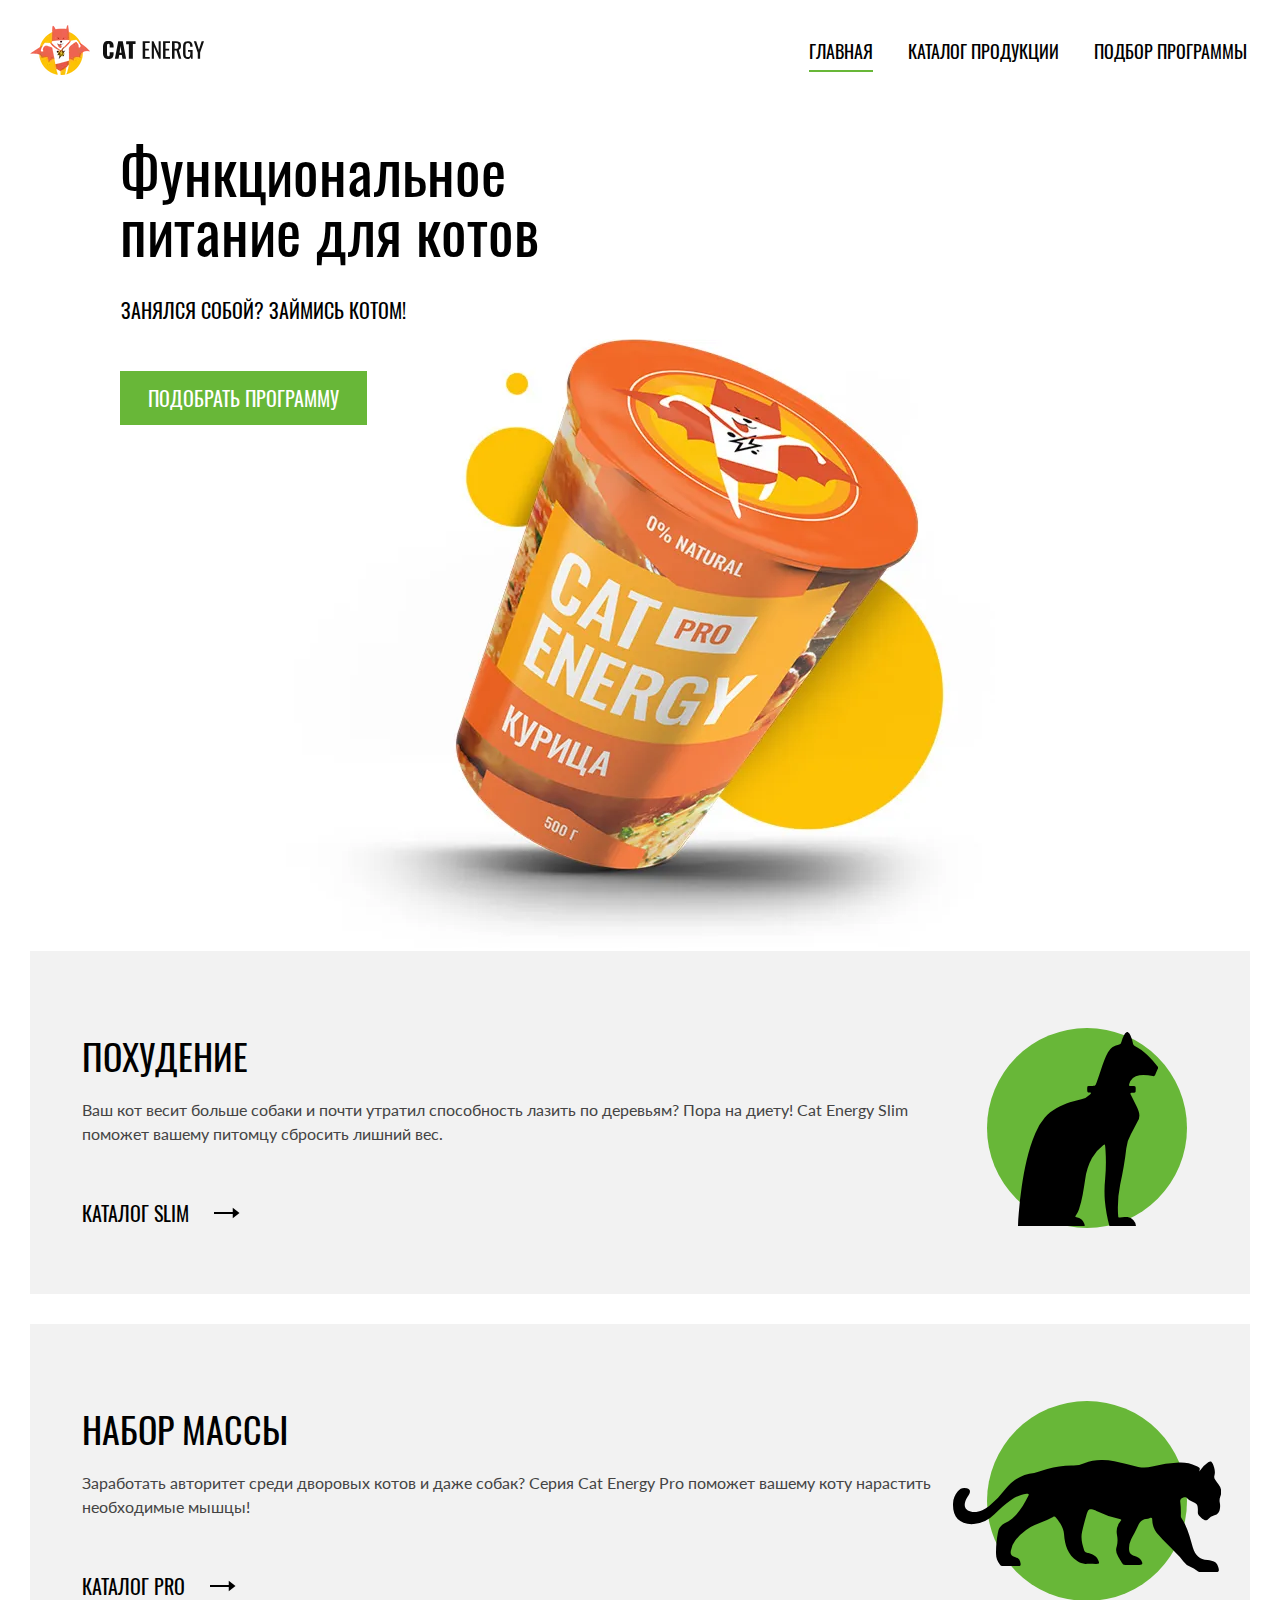
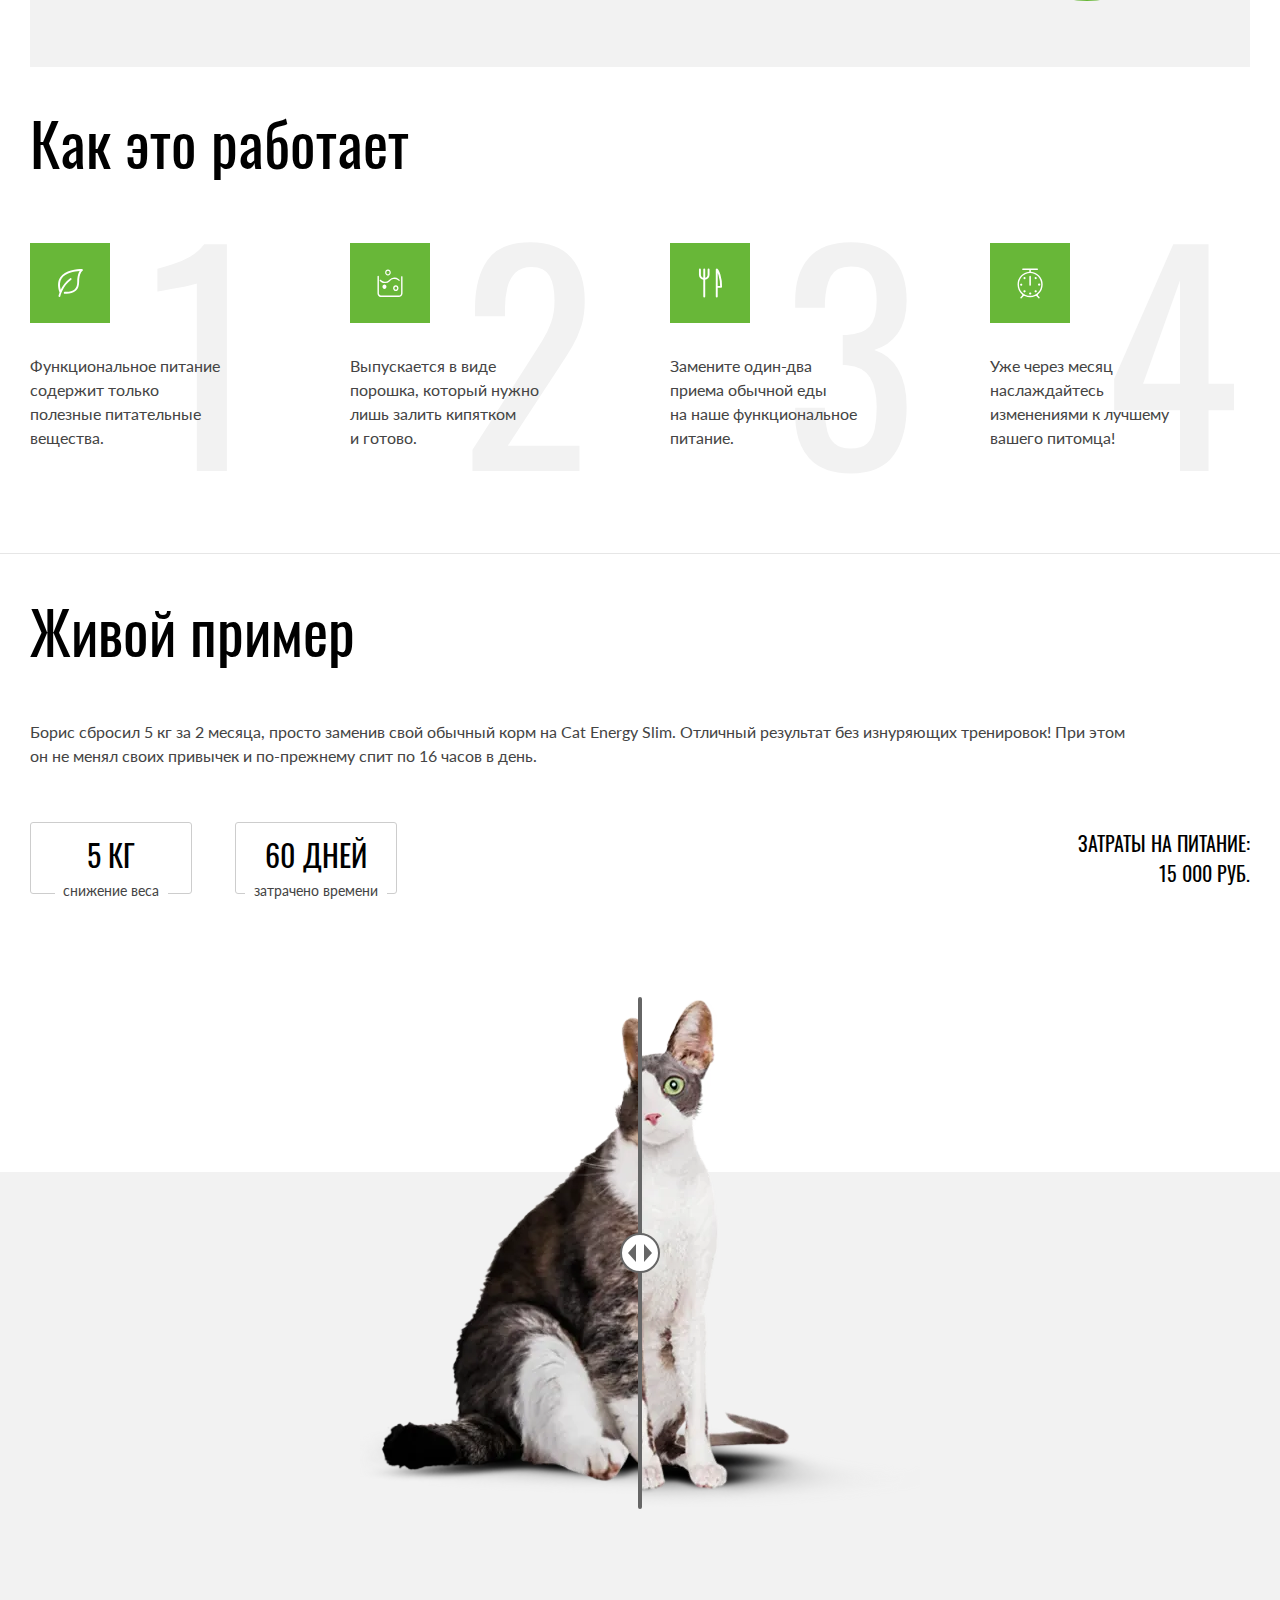
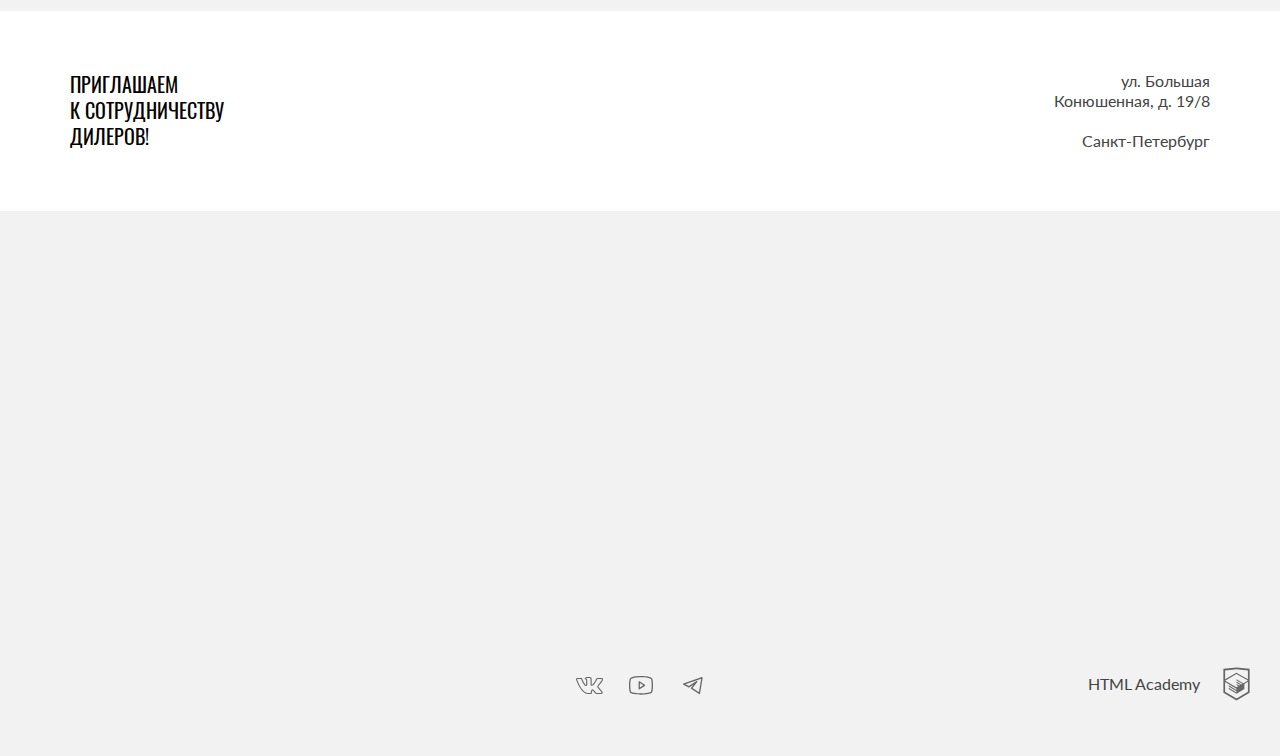
==== index.html @ fc4ede6f "Deploying to gh-pages from @ MariAndreevna/833111-cat-energy-2@39625ce830700e318c70baed547bdecabb0ce" ====
<!DOCTYPE html><html class="page" lang="ru"><head><meta charset="UTF-8"><title>HTML Academy: Кэт энерджи</title><meta name="viewport" content="width=device-width,initial-scale=1"><link rel="stylesheet" href="styles/styles.css"><link rel="icon" href="favicon.ico" sizes="32x32"><link rel="icon" href="favicons/icon.svg" type="image/svg+xml"><link rel="apple-touch-icon" href="favicons/apple.png" sizes="180x180"><link rel="manifest" href="manifest.webmanifest"></head><body class="page__body"><header class="main-header main-header--with-background"><div class="main-header__main-navigation container"><a class="main-header__logo-link" href="index.html" aria-current="page"><picture><source width="70" height="59" type="image/webp" media="(min-width: 1439px)" srcset="images/logo-desktop@1x.webp, images/logo-desktop@2x.webp 2x"><source width="60" height="50" type="image/webp" media="(min-width: 767px)" srcset="images/logo-tablet@1x.webp, images/logo-tablet@2x.webp 2x"><source width="33" height="38" type="image/webp" srcset="images/logo-mobile@1x.webp, images/logo-mobile@2x.webp 2x"><source width="70" height="59" type="image/png" media="(min-width: 1439px)" srcset="images/logo-desktop@1x.png, images/logo-desktop@2x.png 2x"><source width="60" height="50" type="image/png" media="(min-width: 767px)" srcset="images/logo-tablet@1x.png, images/logo-tablet@2x.png 2x"><img class="main-header__logo" src="images/logo-mobile@1x.png" srcset="images/logo-mobile@2x.png 2x" width="33" height="38" alt="Логотип компании"></picture><picture><source width="118" height="18" type="image/svg+xml" media="(min-width: 1440px)" srcset="images/logo-name-desktop.svg"><img class="main-header__logo-name" src="images/logo-name.svg" width="101" height="18" alt="Cat Energy"></picture></a><nav class="main-header__navigation"><button class="main-header__toggle" type="button"><span class="visually-hidden">Открыть меню</span></button><ul class="main-header__nav-list main-header__nav-list--with-background main-header__nav-list--no-js"><li class="main-header__nav-item"><a class="main-header__nav-link main-header__nav-link--with-background" href="index.html" aria-current="page">Главная</a></li><li class="main-header__nav-item"><a class="main-header__nav-link" href="catalog.html">Каталог продукции</a></li><li class="main-header__nav-item"><a class="main-header__nav-link" href="#">Подбор программы</a></li></ul></nav></div><div class="main-header__food-advertising advertising container"><h1 class="advertising__title">Функциональное <span class="span-wrap">питание для котов</span></h1><p class="advertising__description">Занялся собой? Займись котом!</p><picture><source width="709" height="609" type="image/webp" media="(min-width: 767px) and (max-width: 1439px)" srcset="images/index-can-tablet@1x.webp, images/index-can-tablet@2x.webp 2x"><source width="552" height="499" type="image/webp" media="(min-width: 1439px)" srcset="images/index-can-desktop@1x.webp, images/index-can-desktop@2x.webp 2x"><source width="280" height="270" type="image/webp" srcset="images/index-can-mobile@1x.webp, images/index-can-mobile@2x.webp 2x"><source width="709" height="609" type="image/png" media="(min-width: 767px) and (max-width: 1439px)" srcset="images/index-can-tablet@1x.png, images/index-can-tablet@2x.png 2x"><source width="552" height="499" type="image/png" media="(min-width: 1439px)" srcset="images/index-can-desktop@1x.png, images/index-can-desktop@2x.png 2x"><img class="advertising__image" src="images/index-can-mobile@1x.png" srcset="images/index-can-mobile@2x.png 2x" width="280" height="270" alt="Упаковка питания Cat Energy"></picture><a class="advertising__link button" href="#">Подобрать программу</a></div></header><main class="main-container"><section class="diet-plans"><div class="diet-plans__wrap container"><h2 class="visually-hidden">Подбор программы питания</h2><ul class="diet-plans__list"><li class="diet-plans__item diet-plans__item--slim"><div class="diet-plans__container"><h3 class="diet-plans__title diet-plans__title--slim">Похудение</h3><p class="diet-plans__description">Ваш кот весит больше собаки&nbsp;и почти утратил способность лазить по&nbsp;деревьям? Пора на&nbsp;диету! Cat Energy Slim поможет вашему питомцу сбросить лишний вес.</p><a class="diet-plans__link" href="catalog.html">Каталог Slim</a></div></li><li class="diet-plans__item diet-plans__item--pro"><div class="diet-plans__container"><h3 class="diet-plans__title diet-plans__title--pro">Набор массы</h3><p class="diet-plans__description">Заработать авторитет среди дворовых котов и&nbsp;даже собак? Серия Cat Energy Pro поможет вашему коту нарастить необходимые мышцы!</p><a class="diet-plans__link" href="catalog.html">Каталог PRO</a></div></li></ul></div></section><section class="advantages"><div class="advantages__container container"><h2 class="advantages__title">Как это работает</h2><ul class="advantages__list"><li class="advantages__item advantages__item--leaf">Функциональное питание содержит только полезные питательные вещества.</li><li class="advantages__item advantages__item--can">Выпускается в&nbsp;виде порошка, который нужно лишь залить кипятком и&nbsp;готово.</li><li class="advantages__item advantages__item--eat">Замените один-два приема обычной еды на&nbsp;наше функциональное питание.</li><li class="advantages__item advantages__item--clock">Уже через месяц наслаждайтесь изменениями к лучшему<br>вашего питомца!</li></ul></div></section><section class="example"><div class="example__container container"><h2 class="example__title">Живой пример</h2><p class="example__description">Борис сбросил 5&nbsp;кг за&nbsp;2&nbsp;месяца, просто заменив свой обычный корм на&nbsp;Cat Energy Slim. Отличный результат без&nbsp;изнуряющих тренировок! При этом он&nbsp;не&nbsp;менял&nbsp;своих привычек и&nbsp;по-прежнему спит по&nbsp;16&nbsp;часов в&nbsp;день.</p><div class="example__results-container"><p class="example__results"><span class="example__inner-text">5 КГ</span> <span class="example__overlay-text example__overlay-text--weight">снижение веса</span></p><p class="example__results"><span class="example__inner-text">60 ДНЕЙ</span> <span class="example__overlay-text example__overlay-text--time">затрачено времени</span></p><p class="example__expenses">Затраты на питание: <span class="span-wrap">15 000 Руб.</span></p></div><div class="example__slider slider"><picture><source width="560" height="512" type="image/webp" media="(min-width: 767px)" srcset="images/slider-before@1x.webp, images/slider-before@2x.webp 2x"><source width="280" height="256" type="image/webp" srcset="images/slider-before-mobile@1x.webp, images/slider-before-mobile@2x.webp 2x"><source width="560" height="512" type="image/png" media="(min-width: 767px)" srcset="images/slider-before@1x.png, images/slider-before@2x.png 2x"><img class="slider__image slider__image--fat" src="images/slider-before-mobile@1x.png" srcset="images/slider-before-mobile@2x.png 2x" width="280" height="256" alt="Толстый кот"></picture><picture><source width="560" height="512" type="image/webp" media="(min-width: 767px)" srcset="images/slider-after@1x.webp, images/slider-after@2x.webp 2x"><source width="280" height="256" type="image/webp" srcset="images/slider-after-mobile@1x.webp, images/slider-after-mobile@2x.webp 2x"><source width="560" height="512" type="image/png" media="(min-width: 767px)" srcset="images/slider-after@1x.png, images/slider-after@2x.png 2x"><img class="slider__image slider__image--skinny" src="images/slider-after-mobile@1x.png" srcset="images/slider-after-mobile@2x.png" width="280" height="256" alt="Худой кот"></picture><label for="slider-range" class="visually-hidden">Показать картинку до или после</label> <input type="range" class="slider__range-js" min="0" max="100" value="50" step="1" id="slider-range"><div class="slider__tools"></div></div></div></section></main><footer class="page-footer"><div class="page-footer__contacts contacts container"><p class="contacts__invitation">Приглашаем <span class="span-wrap">к сотрудничеству</span><span class="span-wrap">дилеров!</span></p><address class="contacts__address">ул. Большая Конюшенная, д. 19/8 <span class="span-wrap">Санкт-Петербург</span></address></div><div class="page-footer__map" id="map"></div><div class="page-footer__container container"><div class="page-footer__wrap"><a class="page-footer__logo-name" href="index.html"><span class="visually-hidden">Cat Energy</span> <svg class="page-footer__footer-name" width="128" height="25"><use href="../source/icons/footer-logo.svg#footer-logo"></use></svg></a></div><div class="page-footer__wrap"><ul class="page-footer__social social"><li class="social__item"><a class="social__link social__link--vk" href="#"><span class="visually-hidden">Вконтакте</span></a></li><li class="social__item"><a class="social__link social__link--youtube" href="#"><span class="visually-hidden">YouTube</span></a></li><li class="social__item"><a class="social__link social__link--telegram" href="#"><span class="visually-hidden">Telegram</span></a></li></ul></div><div class="page-footer__partner page-footer__wrap"><a class="page-footer__partner-link" href="https://htmlacademy.ru/intensive/adaptive"><span class="page-footer__partner-title">HTML Academy</span></a></div></div></footer><script src="scripts/index.js" defer="defer"></script><script src="https://api-maps.yandex.ru/2.1/?apikey=d6d1a9e7-48aa-4537-a2dd-128d42ff3378&lang=ru_RU" defer="defer"></script><script src="scripts/map.js" defer="defer"></script><script src="scripts/slider.js" defer="defer"></script></body></html>
---- styles/styles.css ----
@font-face{font-family:Lato;font-weight:400;font-style:normal;font-display:swap;src:url(../fonts/lato/Lato-Regular.woff2)format("woff2")}@font-face{font-family:Oswald;font-weight:400;font-style:normal;font-display:swap;src:url(../fonts/oswald/oswaldregular.woff2)format("woff2")}*,:before,:after{box-sizing:border-box}.visually-hidden{white-space:nowrap;-webkit-clip-path:inset(100%);clip-path:inset(100%);clip:rect(0 0 0 0);border:0;width:1px;height:1px;margin:-1px;padding:0;position:absolute;overflow:hidden}.span-wrap{display:block}img{object-fit:contain;max-width:100%;height:auto}body{color:#000;grid-template-rows:auto 1fr auto;min-height:100vh;margin:0 auto;font-family:Oswald,Arial Narrow,arial,sans-serif;font-size:16px;line-height:24px;display:grid}.button{color:#fff;text-transform:uppercase;text-align:center;cursor:pointer;background-color:#68b738;border:none;font-family:inherit;font-size:16px;line-height:20px;text-decoration:none;display:inline-block}.button:not(:disabled):hover{background-color:#5eaa2f}.button:not(:disabled):active{color:#ffffff4d}.button:disabled{opacity:.5;background-color:#cdcdcd}.container{padding:0 20px}@media (width>=767px){.container{padding:0 30px}}@media (width>=1439px){.container{max-width:1440px;margin:0 auto;padding:0 110px}}.main-header--with-background{position:relative}.main-header--with-background:before,.main-header--with-background:after{content:"";z-index:-1;width:100%;height:53%;position:absolute;top:66px}.main-header--with-background:after{opacity:.85;pointer-events:none;background-color:#68b738}.main-header--with-background:before{background-color:#4e4d4d;background-image:url(../images/index-background-mobile@2x.jpg);background-position:top;background-repeat:no-repeat;background-size:contain}@media (width>=767px){.main-header:before,.main-header:after{content:none}}@media (width>=1439px){.main-header--with-background:after{content:"";width:50%;height:100%;top:0;right:0}.main-header--with-background:before{content:"";background-image:url(../images/index-background-desktop@2x.jpg);background-position:100% 0;background-size:contain;width:50%;height:100%;top:0;right:0}}.main-header__main-navigation{align-items:flex-start;padding-top:13px;padding-bottom:15px;display:flex;position:relative}@media (width>=767px){.main-header__main-navigation{padding-top:25px;padding-bottom:65px}}@media (width>=1439px){.main-header__main-navigation{padding-top:55px;padding-bottom:74px}}.main-header__logo-link{text-decoration:none}.main-header__logo-link:hover{opacity:.8}.main-header__logo-link:active{opacity:.6}@media (width>=767px){.main-header__logo-link{align-items:center;gap:13px;display:flex}}@media (width>=1439px){.main-header__logo-link{gap:14px}}.main-header__navigation{margin-left:auto;margin-right:3px}@media (width>=1439px){.main-header__navigation{width:478px;margin-right:0}}.main-header__logo{width:33px;height:38px;display:block}@media (width>=767px){.main-header__logo{width:60px;height:50px}}@media (width>=1439px){.main-header__logo{width:70px;height:59px}}.main-header__logo-name{width:101px;height:18px;display:block}@media (width<=766px){.main-header__logo-name{position:absolute;top:50%;left:50%;transform:translate(-50%,-50%)}}@media (width>=1439px){.main-header__logo-name{width:118px;height:21px}}@media (width<=767px){.main-header__toggle{cursor:pointer;z-index:10;background-color:#0000;border:0;width:24px;height:24px;padding:0;position:absolute;transform:translate(-92%,27%)}.main-header__toggle:before,.main-header__toggle:after{content:"";transform-origin:0;background-color:#000;background-position:50%;width:24px;height:2px;transition:box-shadow .3s,transform .3s,left .3s,color .3s;position:absolute;left:0;right:0}.main-header__toggle:before{top:2px;left:auto;box-shadow:0 8px #000}.main-header__toggle:after{bottom:3px;left:auto}.main-header__toggle--open:before{left:7px;transform:rotate(46deg);box-shadow:0 0 #000}.main-header__toggle--open:after{left:7px;transform:rotate(-47deg)}.main-header__toggle:hover{opacity:.6}.main-header__toggle:active{opacity:.3}}@media (width>=767px){.main-header__toggle{display:none}}.main-header__nav-list{z-index:5;color:#000;background-color:#fff;width:100%;margin:0;list-style:none;display:none;position:absolute;top:100%;left:0}.main-header__nav-list--open{padding:0;display:block}.main-header__nav-list--no-js{display:block}@media (width>=767px){.main-header__nav-list{background-color:#0000;flex-wrap:wrap;gap:35px;width:auto;padding:0;display:flex;position:relative}.main-header__nav-list--with-background{color:#000}}@media (width>=1439px){.main-header__nav-list{gap:33px}.main-header__nav-list--with-background{color:#fff}}.main-header__nav-item{text-transform:uppercase;text-align:center;border-top:1px solid #e6e6e6;font-size:20px;line-height:20px;position:relative}@media (width>=767px){.main-header__nav-item{border-top:none}}.main-header__nav-link{color:inherit;margin:0;padding:22px 0 24px;text-decoration:none;display:block}.main-header__nav-link:hover{opacity:.6}.main-header__nav-link:active{opacity:.3}@media (width>=767px){.main-header__nav-link{padding:14px 0 9px;font-size:18px;line-height:24px;position:relative}.main-header__nav-link[aria-current=page]:after{content:"";background-color:#68b738;width:100%;height:2px;position:absolute;bottom:0;left:0}}@media (width>=1439px){.main-header__nav-link{padding-top:16px;font-size:20px;line-height:30px}.main-header__nav-link--with-background[aria-current=page]:after{background-color:#fff}}.advertising{color:#fff;flex-direction:column;padding-top:27px;padding-bottom:20px;display:flex;position:relative}@media (width>=767px){.advertising{background-color:#0000;background-image:none;padding-top:0;padding-bottom:0}}@media (width>=1439px){.advertising{justify-content:center;align-items:flex-start}}.advertising__title{text-align:center;z-index:3;margin:0 0 25px;font-size:36px;font-weight:400;line-height:36px}@media (width>=767px){.advertising__title{color:#000;text-align:left;margin:0 0 40px 90px;font-size:60px;line-height:60px}}@media (width>=1439px){.advertising__title{z-index:2;margin:36px 0 40px 80px}}.advertising__description{text-transform:uppercase;text-align:center;z-index:3;margin:0 0 29px;font-size:14px;line-height:14px}@media (width>=767px){.advertising__description{color:#000;text-align:left;margin:0 0 21px 91px;font-size:20px;line-height:20px}}@media (width>=1439px){.advertising__description{z-index:2;margin:0 0 52px 80px}}.advertising__image{z-index:2;width:280px;height:270px;margin:0 auto 3px;display:block;position:relative}@media (width>=767px){.advertising__image{width:709px;height:609px;margin:-2px auto}}@media (width>=1439px){.advertising__image{width:552px;height:499px;position:absolute;bottom:54px;left:557px}}.advertising__link{z-index:2;padding:10px 63px}@media (width>=767px){.advertising__link{z-index:2;width:-moz-fit-content;width:fit-content;margin:-575px 0 526px 90px;padding:14px 28px;font-size:20px;line-height:26px}}@media (width>=1439px){.advertising__link{z-index:2;align-self:flex-start;margin:auto 0 184px 80px;padding:14px 28px;font-size:20px;line-height:26px}}.diet-plans__wrap{padding-bottom:20px}@media (width>=767px){.diet-plans__wrap{padding-top:0;padding-bottom:45px}}@media (width>=1439px){.diet-plans__wrap{padding-top:82px;padding-bottom:71px}}.diet-plans__list{flex-direction:column;gap:20px;margin:0;padding:0;list-style:none;display:flex}@media (width>=767px){.diet-plans__list{gap:30px}}@media (width>=1439px){.diet-plans__list{flex-direction:row;gap:80px}}.diet-plans__item{background-color:#f2f2f2;flex-direction:column;align-items:center;gap:20px;padding:23px 20px 22px;display:flex;position:relative}@media (width>=767px) and (width<=1439px){.diet-plans__item{flex-direction:row-reverse;gap:53px;padding:77px 63px 57px 52px}.diet-plans__item:before{content:"";background-color:#68b738;background-position:50%;background-size:contain;border-radius:50%;flex-shrink:0;width:200px;height:200px;margin-bottom:9px;margin-left:auto;display:inline-block}.diet-plans__item:after{content:"";background-position:50%;background-repeat:no-repeat;background-size:contain;display:inline-block}.diet-plans__item--slim:after{background-image:url(../icons/stack.svg#cat-slim-tablet);width:140px;height:194px;position:absolute;top:81px;right:92px}.diet-plans__item--pro:after{background-image:url(../icons/stack.svg#cat-pro-tablet);width:268px;height:112px;position:absolute;top:136px;right:29px}}@media (width>=1439px){.diet-plans__item{padding:47px 52px 60px}}.diet-plans__container{position:relative}@media (width<=766px){.diet-plans__container:before{content:"";background-color:#d9d9d9;width:100%;height:1px;display:block;position:absolute;bottom:36px}}@media (width>=767px){.diet-plans__container{content:none}}.diet-plans__title{text-transform:uppercase;align-items:center;gap:20px;margin:0 auto 21px;font-size:24px;font-weight:400;line-height:37px;display:flex;position:relative}.diet-plans__title:before,.diet-plans__title:after{content:"";background-position:50%;background-size:contain;display:inline-block}.diet-plans__title:before{background-color:#68b738;border-radius:50%;flex-shrink:0;width:50px;height:50px}.diet-plans__title:after{background-repeat:no-repeat}.diet-plans__title--slim:after{background-image:url(../icons/stack.svg#cat-slim-mobile);width:36px;height:50px;position:absolute;bottom:3px;left:7px}.diet-plans__title--pro:after{background-image:url(../icons/stack.svg#cat-pro-mobile);width:67px;height:28px;position:absolute;left:-7px}@media (width>=767px) and (width<=1439px){.diet-plans__title{margin:0 auto 24px 0;font-size:36px;line-height:36px}.diet-plans__title:before,.diet-plans__title:after{content:none}}@media (width>=1439px){.diet-plans__title{gap:62px;margin:0 auto 39px 0;font-size:36px;line-height:36px}.diet-plans__title:before{width:100px;height:100px}.diet-plans__title--slim:after{background-image:url(../icons/stack.svg#cat-slim-desktop);width:70px;height:97px;bottom:9px;left:15px}.diet-plans__title--pro:after{background-image:url(../icons/stack.svg#cat-pro-desktop);width:134px;height:56px;top:20px;left:-20px}}.diet-plans__description{color:#444;margin:0 auto 44px;font-family:Lato,Helvetica,arial,sans-serif;font-size:14px;line-height:18px}@media (width>=767px){.diet-plans__description{margin:0 auto 52px 0;font-size:16px;line-height:24px}}@media (width>=1439px){.diet-plans__description{width:467px;margin:0 auto 27px 0}}.diet-plans__link{text-transform:uppercase;color:inherit;align-items:center;gap:14px;width:-moz-fit-content;width:fit-content;margin:0 1px;line-height:16px;text-decoration:none;display:flex}.diet-plans__link:after{content:"";background-image:url(../icons/stack.svg#icon_arrow_long);background-position:-8px 50%;background-repeat:no-repeat;background-size:contain;width:35px;height:12px;display:inline-block}.diet-plans__link:hover:after{background-position:-2px 50%}.diet-plans__link:active{opacity:.3}.diet-plans__link:active:after{background-position:-2px 50%}@media (width>=767px){.diet-plans__link{gap:25px;margin:0;font-size:20px;line-height:30px}}.advantages{position:relative}@media (width>=767px) and (width<=1439px){.advantages:after{content:"";background-color:#e6e6e6;width:100%;height:1px;display:block;position:absolute;left:0}}.advantages__container{padding-bottom:49px}@media (width>=767px){.advantages__container{padding-bottom:46px}}@media (width>=1439px){.advantages__container{padding-top:0;padding-bottom:69px}}.advantages__title{margin:0 0 39px;font-size:36px;font-weight:400;line-height:40px}@media (width>=767px){.advantages__title{font-size:60px;line-height:60px}}@media (width>=1439px){.advantages__title{margin-bottom:32px}}.advantages__list{margin:0;padding:0;font-family:Lato,Helvetica,arial,sans-serif;list-style:none}@media (width>=767px){.advantages__list{grid-gap:45px 60px;counter-reset:card-counter;grid-template-columns:repeat(auto-fill,minmax(240px,1fr));display:grid}}@media (width>=1439px){.advantages__list{grid-gap:45px 80px}}.advantages__item{color:#444;align-items:center;gap:20px;margin:0 0 20px;font-family:Lato,Helvetica,arial,sans-serif;font-size:14px;line-height:18px;display:flex}.advantages__item:before{content:"";background-color:#68b738;background-position:50%;background-repeat:no-repeat;flex-shrink:0;width:60px;height:60px}.advantages__item:last-child{margin-bottom:0}.advantages__item--leaf:before{background-image:url(../icons/stack.svg#icon_leaf);background-size:30px 32px}.advantages__item--can:before{background-image:url(../icons/stack.svg#icon_can);background-size:26px 29px}.advantages__item--eat:before{background-image:url(../icons/stack.svg#icon_eat);background-size:25px 30px}.advantages__item--clock:before{background-image:url(../icons/stack.svg#icon_clock);background-size:26px 31px}@media (width<=767px){.advantages__item br{display:none}}@media (width>=767px){.advantages__item{counter-increment:card-counter;z-index:1;flex-direction:column;align-items:flex-start;gap:31px;margin:0;padding-top:32px;padding-bottom:57px;padding-right:70px;font-size:16px;line-height:24px;display:flex;position:relative}.advantages__item:before{width:80px;height:80px}.advantages__item:after{content:counter(card-counter);color:#f2f2f2;z-index:-1;font-family:Oswald,Arial Narrow,arial,sans-serif;font-size:280px;line-height:280px;position:absolute;top:-6px}.advantages__item--leaf:after{left:119px}.advantages__item--can:after{left:111px}.advantages__item--eat:after{left:114px}.advantages__item--clock:after{left:113px}.advantages__item br{display:block}}@media (width>=1439px){.advantages__item{padding-top:40px;padding-bottom:57px;padding-right:0}.advantages__item:after{top:0;left:115px}}.example{background-color:#eaeaea}@media (width>=767px){.example{background-color:#fff;background-image:linear-gradient(#0000 619px,#f2f2f2 0%)}}@media (width>=1439px){.example{background-image:linear-gradient(#0000 135px,#f2f2f2 0%)}}.example__container{padding-top:25px;padding-bottom:40px}@media (width>=767px){.example__container{padding-top:47px;padding-bottom:102px}}@media (width>=1439px){.example__container{padding-top:0;padding-bottom:75px;position:relative}}.example__title{margin:0 0 40px;font-size:36px;font-weight:400;line-height:40px}@media (width>=767px){.example__title{margin:0 0 60px;font-size:60px;line-height:60px}}@media (width>=1439px){.example__title{margin:0 0 76px}}.example__description{color:#444;margin:0 0 21px;font-family:Lato,Helvetica,arial,sans-serif;font-size:14px;line-height:18px}@media (width>=767px){.example__description{margin-bottom:54px;font-size:16px;line-height:24px}}@media (width>=1439px){.example__description{width:465px;margin:0;padding-top:70px;padding-bottom:69px}}.example__results-container{flex-wrap:wrap;justify-content:space-around;gap:20px 31px;margin:0 0 20px;display:flex}@media (width>=767px){.example__results-container{justify-content:flex-start;gap:43px;margin-bottom:99px}}@media (width>=1439px){.example__results-container{gap:55px 42px;width:465px;margin-bottom:0}}.example__results{margin:0}.example__inner-text{text-align:center;border:1px solid #cdcdcd;border-radius:3px;width:124px;padding:15px;font-size:24px;display:block}@media (width>=767px){.example__inner-text{width:162px;padding:13px 2px 20px;font-size:30px;line-height:37px}}.example__overlay-text{text-align:center;color:#444;background-color:#eaeaea;width:88px;margin:-10px auto 0;padding:0 12px;font-family:Lato,Helvetica,arial,sans-serif;font-size:12px;line-height:12px;display:block}@media (width>=767px){.example__overlay-text{background-color:#fff;padding:0;font-size:14px;line-height:14px}.example__overlay-text--weight{width:113px}.example__overlay-text--time{width:142px}}@media (width>=1439px){.example__overlay-text{background-color:#f2f2f2}}.example__expenses{text-transform:uppercase;text-align:center;margin:0;font-size:14px;line-height:18px}.example__expenses span{display:inline-block}@media (width>=767px) and (width<=1439px){.example__expenses{text-align:right;margin:11px 0 0 auto;font-size:20px;line-height:20px}.example__expenses span{margin-top:10px;display:block}}@media (width>=767px){.example__expenses{font-size:20px;line-height:20px}.example__expenses span{margin-left:63px}.product-cards{margin-bottom:74px}}@media (width>=1439px){.product-cards{margin-bottom:70px}}.product-cards__container{padding-top:0;padding-bottom:0;position:relative}@media (width<=767px){.product-cards__container{border-top:1px solid #d9d9d9;padding-top:26px;padding-bottom:25px}.product-cards__container:after{content:"";background-color:#ebebeb;width:100%;height:1px;display:block;position:absolute;left:0}}.product-cards__title{margin:0 0 40px;font-size:36px;font-weight:400;line-height:36px}@media (width>=767px){.product-cards__title{margin:0 0 84px;font-size:60px;line-height:60px}}.product-cards__list{grid-template-columns:repeat(auto-fill,minmax(280px,1fr));gap:0 25px;display:grid}@media (width>=767px){.product-cards__list{gap:58px}}@media (width>=1439px){.product-cards__list{grid-template-columns:repeat(auto-fill,minmax(245px,1fr));gap:63px 80px}}.product-cards__item{flex-direction:column;align-items:center;display:flex}@media (width<=766px){.product-cards__item{grid-template-columns:140px 1fr;padding-top:21px;padding-bottom:25px;display:grid;position:relative}.product-cards__item:before{content:"";background-color:#ebebeb;width:calc(100% + 40px);height:1px;display:block;position:absolute;top:0;left:-20px}}@media (width>=767px){.product-cards__item{background-image:linear-gradient(#fff 81px,#f2f2f2 0);padding:0 37px 40px}}.product-cards__image{object-fit:fill;margin:3px auto 20px;display:block}.product-cards__image-chicken-500{width:68px;height:86px}@media (width>=767px){.product-cards__image-chicken-500{width:161px;height:172px;margin:29px auto 41px}}.product-cards__image-chicken-1000{width:84px;height:100px}@media (width>=767px){.product-cards__image-chicken-1000{width:168px;height:206px;margin:12px auto 24px}}@media (width>=1439px){.product-cards__image-chicken-1000{width:172px;height:196px;margin:18px auto 28px}}.product-cards__image-catalog-fish-500{width:68px;height:78px}@media (width>=767px){.product-cards__image-catalog-fish-500{width:163px;height:174px;margin:30px auto 40px}}.product-cards__image-catalog-fish-1000{width:84px;height:100px}@media (width>=767px){.product-cards__image-catalog-fish-1000{width:168px;height:200px;margin:17px auto 27px}}@media (width>=1439px){.product-cards__image-catalog-fish-1000{width:172px;height:196px;margin:18px auto 29px}}.product-cards__image-catalog-buckwheat-500{width:68px;height:78px}@media (width>=767px){.product-cards__image-catalog-buckwheat-500{width:161px;height:171px;margin:31px auto 43px}}.product-cards__image-catalog-buckwheat-1000{width:84px;height:100px}@media (width>=767px){.product-cards__image-catalog-buckwheat-1000{width:168px;height:200px;margin:18px auto 26px}}@media (width>=1439px){.product-cards__image-catalog-buckwheat-1000{width:172px;height:196px;margin:17px auto 28px}}.product-cards__image-catalog-rice-500{width:72px;height:84px}@media (width>=767px){.product-cards__image-catalog-rice-500{width:163px;height:174px;margin:29px auto 40px}}.product-cards__link{width:95px;margin:0 0 16px;text-decoration:none}@media (width>=767px){.product-cards__link{width:250px;margin-bottom:0}}@media (width>=1439px){.product-cards__link{width:190px;margin-bottom:-9px}}@media (width<=767px){.product-cards__link-image{grid-row:span 2;margin:0 auto;display:block}}.product-cards__description{color:#222;text-transform:uppercase;margin:0;font-size:16px;font-weight:400;line-height:20px;display:block}@media (width>=767px){.product-cards__description{text-align:center;width:150px;margin:0 auto 21px;font-size:20px;line-height:24px}}@media (width>=1439px){.product-cards__description{margin-bottom:32px}}.product-cards__characteristics{grid-template-columns:auto 1fr;margin:0 0 19px;font-size:14px;display:grid}@media (width>=767px){.product-cards__characteristics{grid-template-columns:repeat(2,minmax(125px,auto));gap:6px 0;margin-bottom:33px}}@media (width>=1439px){.product-cards__characteristics{grid-template-columns:repeat(2,minmax(84px,auto));gap:5px 0;margin-bottom:30px}}.product-cards__parameter,.product-cards__value{color:#444;font-family:Lato,Helvetica,arial,sans-serif;font-size:12px;line-height:16px}@media (width>=767px){.product-cards__parameter,.product-cards__value{border-bottom:1px solid #cdcdcd;padding-bottom:4px;font-size:16px;line-height:20px}}@media (width>=1439px){.product-cards__parameter,.product-cards__value{padding-bottom:6px}.product-cards__parameter:last-child,.product-cards__value:last-child{margin-right:2px;padding-bottom:11px}}.product-cards__value{text-align:right;margin-left:0}.product-cards__button{grid-column:span 2;width:100%;padding:10px 0}@media (width>=767px){.product-cards__button{margin-top:auto}}.show-more{background-image:none;flex-direction:column;gap:0;padding-top:25px;padding-bottom:25px;display:flex}@media (width>=767px){.show-more{border:2px solid #f2f2f2;margin-top:83px;padding-top:48px;padding-bottom:38px}}.show-more__plus{width:30px;height:30px;margin-bottom:23px;position:relative}@media (width>=767px){.show-more__plus{width:60px;height:60px;margin-bottom:50px}}@media (width>=1439px){.show-more__plus{margin-bottom:38px}}.show-more__plus:before,.show-more__plus:after{content:"";background-color:#d3d3d3;position:absolute}.show-more__plus:before{width:100%;height:2px;top:50%;left:0;transform:translateY(-50%)}.show-more__plus:after{width:2px;height:100%;top:0;left:50%;transform:translate(-50%)}.show-more__title{color:#111;text-transform:uppercase;text-align:center;margin:0 0 8px;font-size:16px;font-weight:400;line-height:20px;position:relative}@media (width>=767px){.show-more__title{width:170px;margin-bottom:23px;font-size:20px;line-height:24px}}@media (width>=1439px){.show-more__title{margin-bottom:27px}}.show-more__description{text-align:center;color:#444;margin:0 0 21px;font-family:Lato,Helvetica,arial,sans-serif;font-size:12px;line-height:16px}@media (width>=767px){.show-more__description{width:170px;margin-bottom:23px;font-size:16px;line-height:18px}}.show-more__button{color:#444;background-color:#f2f2f2;width:100%;padding:10px 0}@media (width>=767px){.show-more__button{margin-top:auto}}.show-more__button:hover{background-color:#ebebeb}.show-more__button:active{color:#444;background-color:#ebebeb}.additional-products__title{margin:0 0 35px}@media (width>=767px){.additional-products__title{margin:0 0 80px}}@media (width>=1439px){.additional-products__wrapper{grid-template-columns:auto 245px;gap:82px;display:grid}}.additional-products__list{margin:0 0 35px;padding:0;list-style:none;display:grid}@media (width>=767px){.additional-products__list{margin-bottom:70px}}@media (width>=1439px){.additional-products__list{margin-bottom:0}}.additional-products__promo{background-image:url(../images/promo-background_mobile@2x.jpg);background-position:50%;background-repeat:no-repeat;background-size:cover;flex-direction:column;align-items:center;padding:58px 51px 44px 50px;font-family:Lato,Helvetica,arial,sans-serif;display:flex;position:relative}.additional-products__promo:before{content:"";z-index:1;background-image:url(../icons/stack.svg#icon_gift);background-repeat:no-repeat;background-size:contain;width:80px;height:82px;margin:0 0 47px;display:inline-block;position:relative}.additional-products__promo:after{content:"";opacity:.85;pointer-events:none;z-index:0;background-color:#68b738;width:100%;height:100%;position:absolute;top:0;right:0}@media (width>=767px) and (width<=1439px){.additional-products__promo{background-image:url(../images/promo-background_tablet@2x.jpg);flex-direction:row;padding:57px 125px 60px 78px}.additional-products__promo:before{width:80px;height:82px;margin:auto 0}}@media (width>=1439px){.additional-products__promo{background-image:url(../images/promo-background_desktop@2x.jpg);background-size:cover;padding:56px 42px 43px}}.additional-products__promo-description{color:#fff;text-align:center;z-index:1;margin:0 auto;font-family:Lato,Helvetica,arial,sans-serif;line-height:20px}@media (width>=767px) and (width<=1439px){.additional-products__promo-description{text-align:left;margin:5px 0 0 auto}}.additional-cards{border-top:1px solid #cdcdcd;flex-direction:column;padding:14px 0 17px;display:flex}.additional-cards:last-child{border-bottom:1px solid #cdcdcd}@media (width>=767px){.additional-cards{border-left:1px solid #cdcdcd;border-right:1px solid #cdcdcd;flex-flow:wrap;padding:26px 38px 28px}}@media (width>=1439px){.additional-cards{border-left:0;border-right:0;grid-template-columns:repeat(3,244px);align-items:center;gap:81px;padding:15px 0;display:grid}}.additional-cards__title{color:#222;text-transform:uppercase;margin:0 0 13px;font-size:16px;font-weight:400;line-height:16px}@media (width>=767px){.additional-cards__title{margin:0 0 24px;font-size:20px;line-height:20px}}@media (width>=1439px){.additional-cards__title{margin:0 0 0 2px}}.additional-cards__characteristics{grid-template-columns:repeat(2,1fr);margin:0 0 15px;display:grid}@media (width>=767px){.additional-cards__characteristics{grid-template-columns:167px 92px;margin-left:auto;padding-top:3px;padding-right:2px}}@media (width>=1439px){.additional-cards__characteristics{grid-template-columns:218px 92px;margin:0}}.additional-cards__parameter,.additional-cards__value{color:#444;margin:0;font-family:Lato,Helvetica,arial,sans-serif;font-size:14px;line-height:14px}@media (width>=767px){.additional-cards__parameter,.additional-cards__value{margin-left:auto;font-size:16px;line-height:20px}}@media (width>=1439px){.additional-cards__parameter,.additional-cards__value{margin-left:0;margin-right:auto}}.additional-cards__value{margin-left:auto}.additional-cards__button{width:100%;padding:10px 0}@media (width>=1439px){.additional-cards__button{margin-left:auto}}.title{width:-moz-fit-content;width:fit-content;padding-right:40px;font-size:24px;font-weight:400;position:relative}.title:after{content:"";z-index:-1;background-color:#fff;width:100%;height:100%;position:absolute;top:0;left:0}.title:before{content:"";z-index:-1;background-color:#68b738;width:100vw;height:2px;display:block;position:absolute;top:45%;box-shadow:100vw 0 #68b738}@media (width>=767px){.title{padding:0 40px;font-size:32px;line-height:32px}.title:before{right:0}}@media (width>=1439px){.title{padding:0;font-size:40px;line-height:40px}.title:after{width:calc(100% + 80px);left:-40px}}.newsletter__container{flex-direction:column;padding-top:40px;padding-bottom:40px;display:flex}@media (width>=767px){.newsletter__container{padding-top:80px;padding-bottom:80px}}@media (width>=1439px){.newsletter__container{padding-top:98px;padding-bottom:104px}}.newsletter__title{margin:0 0 32px}@media (width>=767px){.newsletter__title{margin-bottom:67px}}@media (width>=1439px){.newsletter__title{margin-bottom:72px}}.newsletter__description{text-align:center;margin:0 auto 24px}@media (width>=767px){.newsletter__description{width:650px;font-size:24px;line-height:32px}}@media (width>=1439px){.newsletter__description{width:-moz-fit-content;width:fit-content}}.newsletter__form{flex-direction:column;align-items:center;display:flex}@media (width>=767px){.newsletter__form{flex-direction:row;align-items:center;min-width:632px;margin:0 auto}}@media (width>=1439px){.newsletter__form{min-width:752px}}.newsletter__form-email{color:#444;text-transform:uppercase;background-color:#fff;border:1px solid #e7e7e7;width:100%;margin-bottom:16px;padding:12px;font-family:inherit;font-size:20px;line-height:30px}@media (width>=767px){.newsletter__form-email{border-right:none;margin:0;padding:12px}}.newsletter__form-email:not(:disabled):hover{border:1px solid #cdcdcd}.newsletter__form-email:disabled{outline:2px solid #ff8282}.newsletter__form-button{width:100%;padding:15px 0;font-size:20px;line-height:26px}@media (width>=767px){.newsletter__form-button{width:-moz-fit-content;width:fit-content;padding:15px 70px}}@media (width>=1439px){.page-footer{background-color:#f2f2f2;position:relative}}.page-footer__map{z-index:1;background-color:#f2f2f2;width:100%;height:362px}@media (width>=767px){.page-footer__map{height:400px}}.page-footer__container{background-color:#f2f2f2;flex-direction:row;justify-content:space-between;align-items:center;display:flex}@media (width<=767px){.page-footer__container{flex-direction:column;padding-top:19px;padding-bottom:20px}}@media (width>=767px){.page-footer__container{gap:40px;padding-top:56px;padding-bottom:55px}}@media (width>=1439px){.page-footer__container{padding-top:67px;padding-bottom:66px}}.page-footer__wrap{display:flex}@media (width<=766px){.page-footer__wrap{border-bottom:1px solid #d9d9d9;justify-content:center;width:100%;padding:20px 0}.page-footer__wrap:last-child{border-bottom:none}}.page-footer__logo-name{color:inherit;width:128px;height:24px}.page-footer__logo-name svg{fill:currentColor}.page-footer__logo-name:hover svg{color:#3e3e3e}.page-footer__logo-name:active svg{color:#6b6b6b}@media (width<=766px){.page-footer__partner{align-items:center;position:relative}}.page-footer__partner-link{color:#444;gap:23px;font-family:Lato,Helvetica,arial,sans-serif;line-height:34px;text-decoration:none;display:flex}.page-footer__partner-link:after{content:"";background-color:#666;width:27px;height:34px;display:inline-block;-webkit-mask-image:url(../icons/stack.svg#footer-logo-htmlacademy);mask-image:url(../icons/stack.svg#footer-logo-htmlacademy);-webkit-mask-position:50%;mask-position:50%;-webkit-mask-size:contain;mask-size:contain;-webkit-mask-repeat:no-repeat;mask-repeat:no-repeat}.page-footer__partner-link:hover{color:#444}.page-footer__partner-link:hover:after{background-color:#68b738}.page-footer__partner-link:active{opacity:.3}.page-footer__partner-link:active:after{opacity:.3;background-color:#68b738}@media (width<=767px){.page-footer__partner-link{margin-right:auto;display:inline-block}.page-footer__partner-link:after{position:absolute;top:50%;right:0;transform:translateY(-50%)}}.contacts{flex-direction:row;justify-content:space-between;align-items:flex-start;padding-top:26px;padding-bottom:26px;display:flex}.contacts--with-background{background-color:#f2f2f2}@media (width>=767px){.contacts{padding:60px 70px}}@media (width>=1439px){.contacts{z-index:1;background-color:#fff;padding:60px 78px 60px 80px;position:absolute;top:95px;left:110px}}.contacts__invitation{text-transform:uppercase;max-width:140px;margin:0;line-height:20px}@media (width>=767px){.contacts__invitation{max-width:230px;font-size:20px;line-height:26px}}@media (width>=1439px){.contacts__invitation{min-width:250px}}.contacts__address{color:#444;max-width:140px;font-family:Lato,Helvetica,arial,sans-serif;font-size:14px;font-style:normal;line-height:20px}@media (width>=767px){.contacts__address{text-align:right;max-width:190px;font-size:16px;line-height:20px}.contacts__address span{margin-top:20px}}@media (width>=1439px){.contacts__address{text-align:left;max-width:158px}}.social{flex-wrap:wrap;justify-content:center;gap:24px;margin:0;padding:0;list-style:none;display:flex}@media (width>=767px){.social{margin-top:2px;margin-left:35px}}.social__link{justify-content:center;align-items:center;display:flex}.social__link:before{content:"";background-color:#666;width:28px;height:22px;display:inline-block;-webkit-mask-position:50%;mask-position:50%;-webkit-mask-size:contain;mask-size:contain;-webkit-mask-repeat:no-repeat;mask-repeat:no-repeat}.social__link:hover:before{background-color:#68b738}.social__link:active:before{opacity:.3;background-color:#68b738}.social__link--vk:before{-webkit-mask-image:url(../icons/stack.svg#vkontakte);mask-image:url(../icons/stack.svg#vkontakte)}.social__link--youtube:before{-webkit-mask-image:url(../icons/stack.svg#youtube);mask-image:url(../icons/stack.svg#youtube)}.social__link--telegram:before{-webkit-mask-image:url(../icons/stack.svg#telegram);mask-image:url(../icons/stack.svg#telegram)}.slider{--value:50%;width:280px;height:256px;margin:0 auto;position:relative}@media (width>=767px){.slider{width:560px;height:512px}}@media (width>=1439px){.slider{position:absolute;top:0;right:110px}}.slider__image{object-fit:cover;max-width:none;height:100%;position:absolute;top:0}.slider__image--fat{width:var(--value);object-position:left;left:0}.slider__image--skinny{width:calc(100% - var(--value));object-position:right;right:0}.slider__tools{top:0;left:var(--value);pointer-events:none;background-color:#666;border-radius:4px;width:4px;height:100%;position:absolute;transform:translate(-50%)}.slider__tools:before{content:"";background-image:url(../icons/stack.svg#tools);background-position:50%;background-repeat:no-repeat;background-size:contain;width:40px;height:40px;transition:transform .3s;position:absolute;top:50%;left:50%;transform:translate(-50%,-50%)}.slider__tools--left-edge:before{-webkit-clip-path:inset(0 0 0 50%);clip-path:inset(0 0 0 50%)}.slider__tools--right-edge:before{-webkit-clip-path:inset(0 50% 0 0);clip-path:inset(0 50% 0 0)}.slider__range-js{opacity:0;width:100%;height:100%;margin:0;position:absolute;inset:0}.slider__range-js:hover{cursor:col-resize}.slider__range-js:hover+.slider__tools:before{transform:translate(-50%,-50%)scale(1.2)}.slider__range-js:active+.slider__tools:before{transform:translate(-50%,-50%)scale(.95)}.slider__range-js:focus-visible+.slider__tools{outline-offset:2px;border-radius:10px;outline:2px solid #4f4f4f}
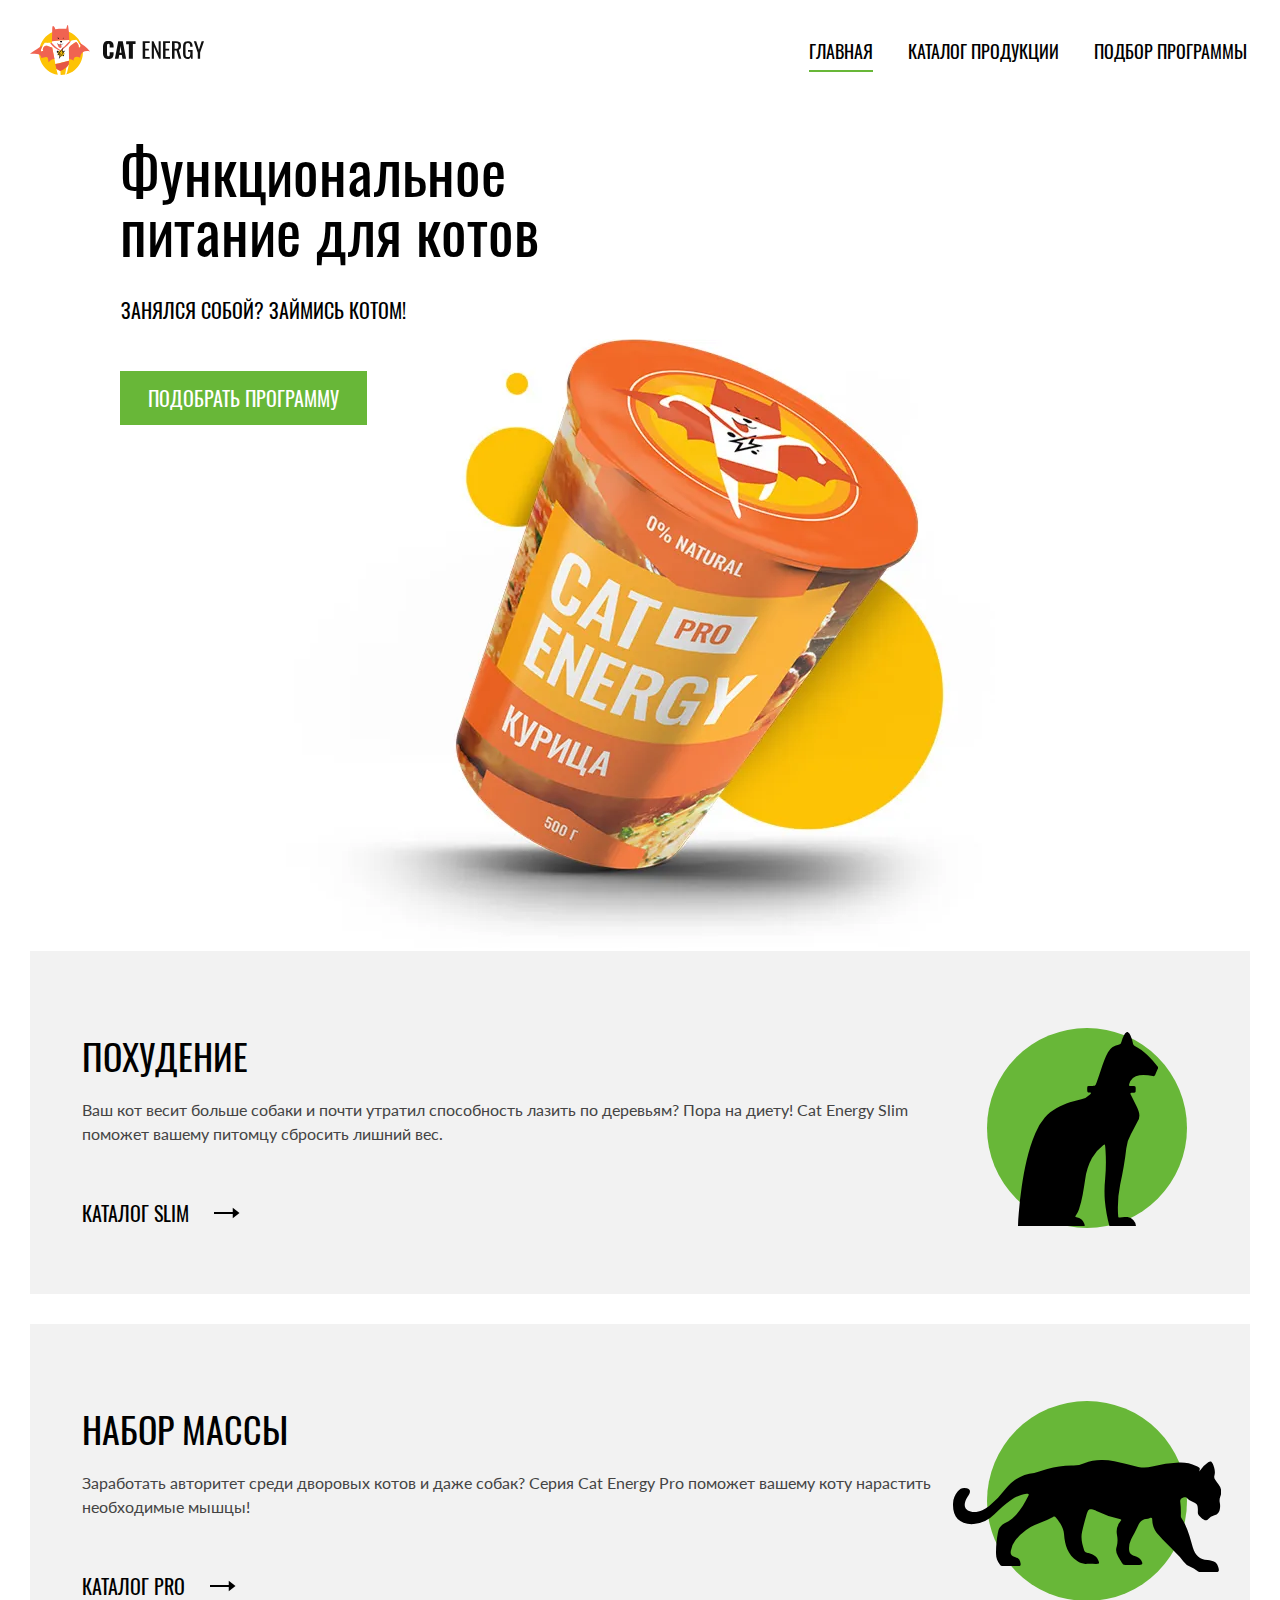
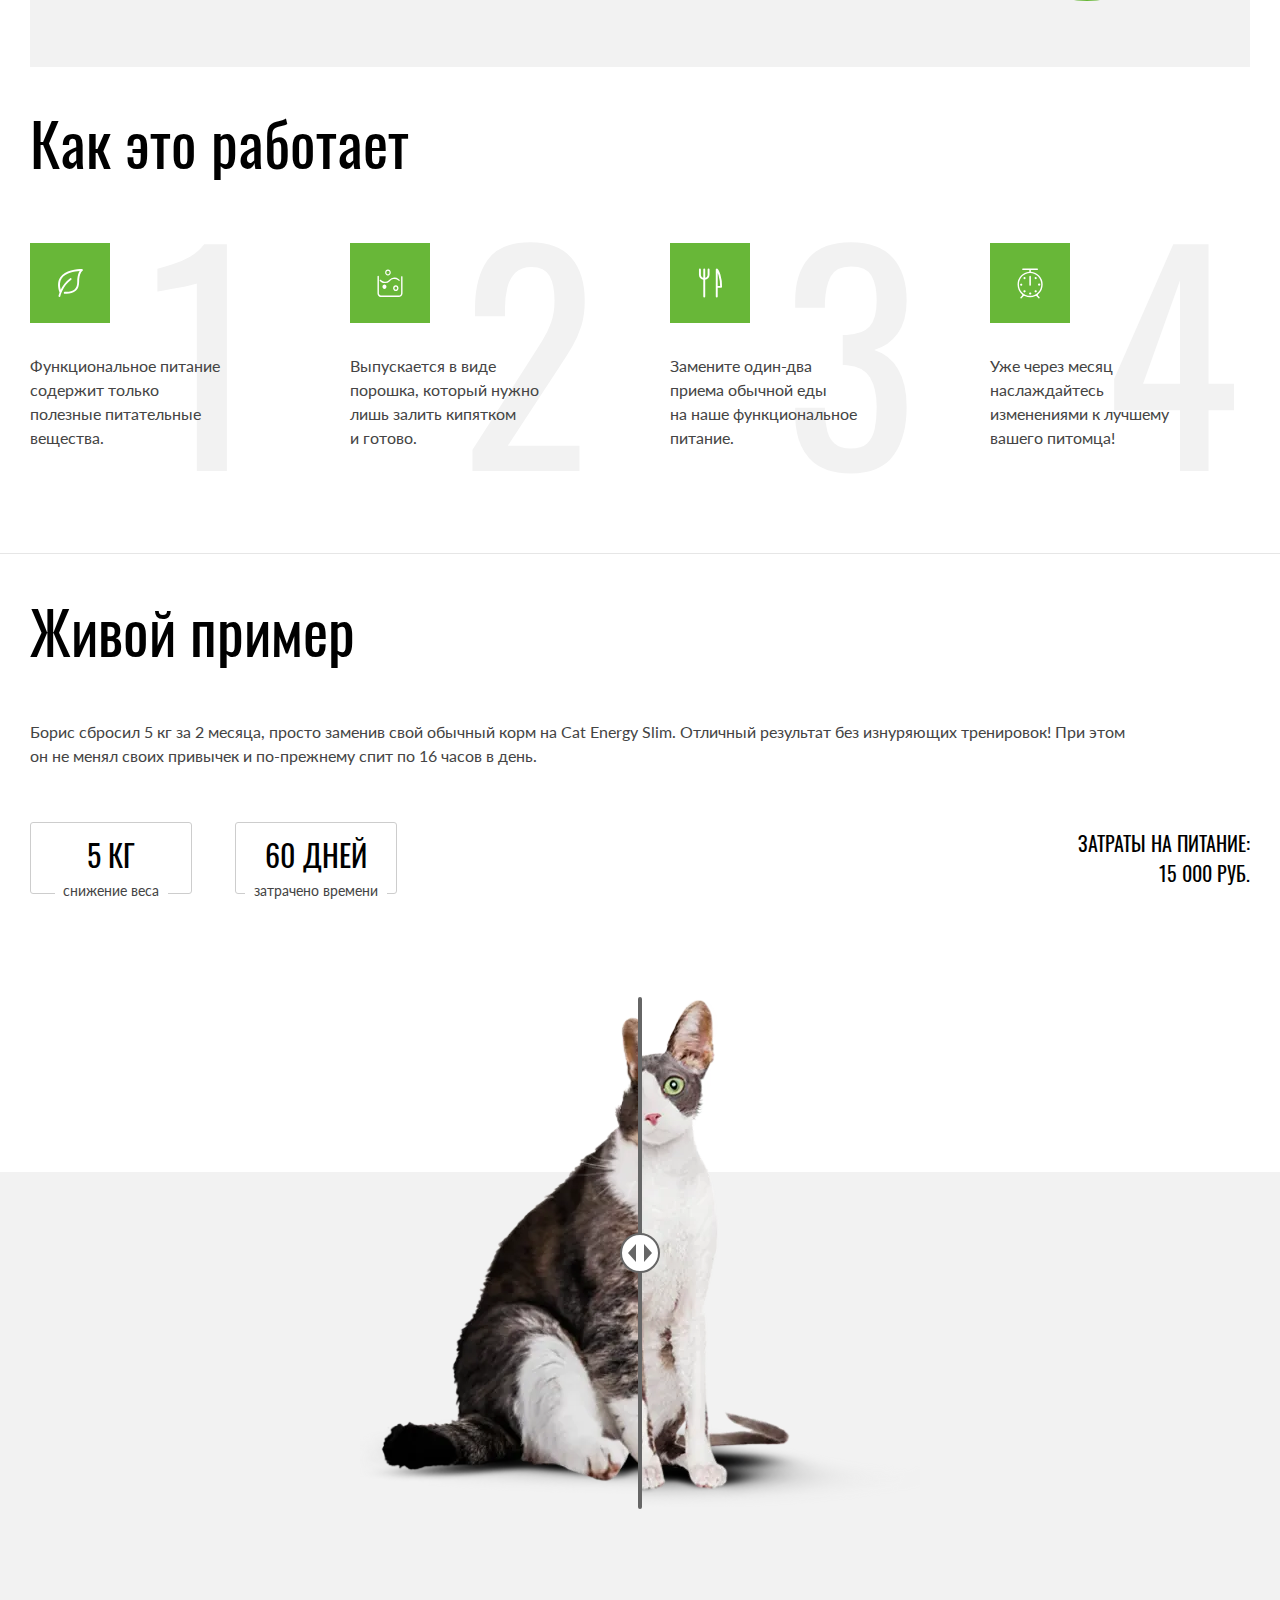
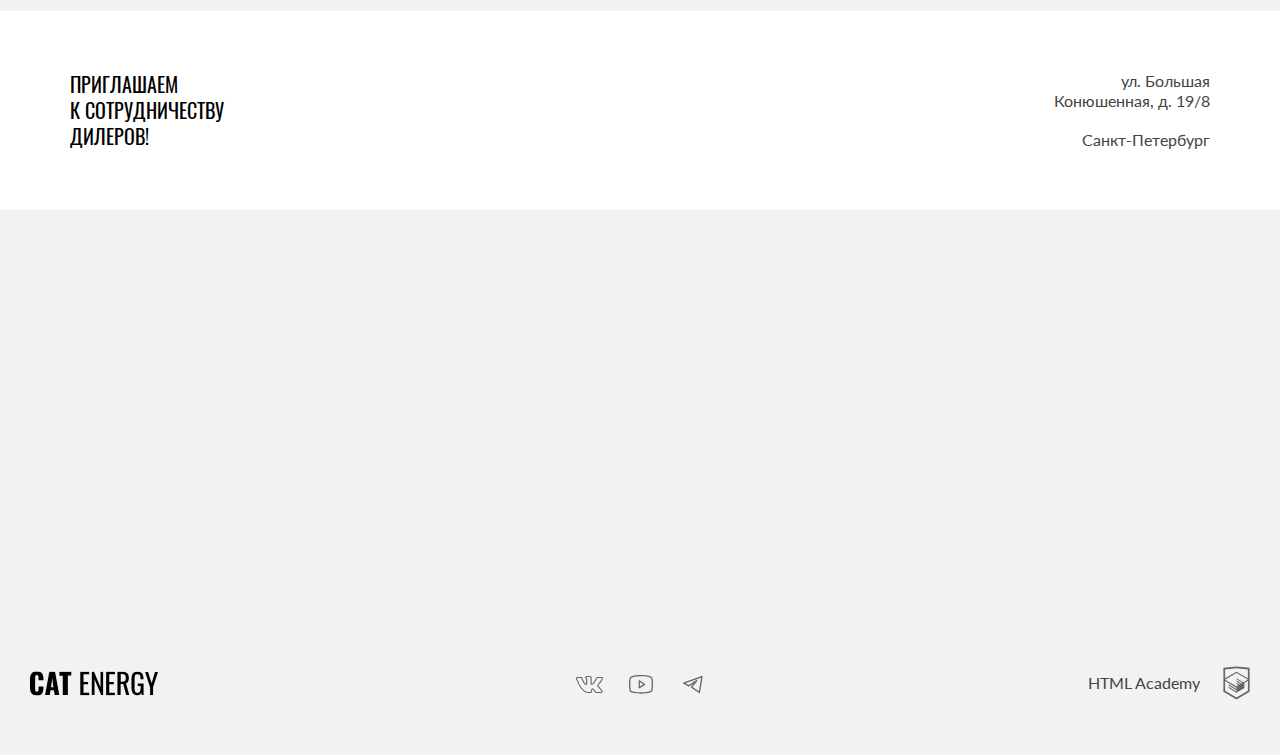
==== commit f735340e: "Deploying to gh-pages from @ MariAndreevna/833111-cat-energy-2@39625ce830700e318c70baed547bdecabb0ce" ====
--- a/index.html
+++ b/index.html
@@ -1 +1 @@
-<!DOCTYPE html><html class="page" lang="ru"><head><meta charset="UTF-8"><title>HTML Academy: Кэт энерджи</title><meta name="viewport" content="width=device-width,initial-scale=1"><link rel="stylesheet" href="styles/styles.css"><link rel="icon" href="favicon.ico" sizes="32x32"><link rel="icon" href="favicons/icon.svg" type="image/svg+xml"><link rel="apple-touch-icon" href="favicons/apple.png" sizes="180x180"><link rel="manifest" href="manifest.webmanifest"></head><body class="page__body"><header class="main-header main-header--with-background"><div class="main-header__main-navigation container"><a class="main-header__logo-link" href="index.html" aria-current="page"><picture><source width="70" height="59" type="image/webp" media="(min-width: 1439px)" srcset="images/logo-desktop@1x.webp, images/logo-desktop@2x.webp 2x"><source width="60" height="50" type="image/webp" media="(min-width: 767px)" srcset="images/logo-tablet@1x.webp, images/logo-tablet@2x.webp 2x"><source width="33" height="38" type="image/webp" srcset="images/logo-mobile@1x.webp, images/logo-mobile@2x.webp 2x"><source width="70" height="59" type="image/png" media="(min-width: 1439px)" srcset="images/logo-desktop@1x.png, images/logo-desktop@2x.png 2x"><source width="60" height="50" type="image/png" media="(min-width: 767px)" srcset="images/logo-tablet@1x.png, images/logo-tablet@2x.png 2x"><img class="main-header__logo" src="images/logo-mobile@1x.png" srcset="images/logo-mobile@2x.png 2x" width="33" height="38" alt="Логотип компании"></picture><picture><source width="118" height="18" type="image/svg+xml" media="(min-width: 1440px)" srcset="images/logo-name-desktop.svg"><img class="main-header__logo-name" src="images/logo-name.svg" width="101" height="18" alt="Cat Energy"></picture></a><nav class="main-header__navigation"><button class="main-header__toggle" type="button"><span class="visually-hidden">Открыть меню</span></button><ul class="main-header__nav-list main-header__nav-list--with-background main-header__nav-list--no-js"><li class="main-header__nav-item"><a class="main-header__nav-link main-header__nav-link--with-background" href="index.html" aria-current="page">Главная</a></li><li class="main-header__nav-item"><a class="main-header__nav-link" href="catalog.html">Каталог продукции</a></li><li class="main-header__nav-item"><a class="main-header__nav-link" href="#">Подбор программы</a></li></ul></nav></div><div class="main-header__food-advertising advertising container"><h1 class="advertising__title">Функциональное <span class="span-wrap">питание для котов</span></h1><p class="advertising__description">Занялся собой? Займись котом!</p><picture><source width="709" height="609" type="image/webp" media="(min-width: 767px) and (max-width: 1439px)" srcset="images/index-can-tablet@1x.webp, images/index-can-tablet@2x.webp 2x"><source width="552" height="499" type="image/webp" media="(min-width: 1439px)" srcset="images/index-can-desktop@1x.webp, images/index-can-desktop@2x.webp 2x"><source width="280" height="270" type="image/webp" srcset="images/index-can-mobile@1x.webp, images/index-can-mobile@2x.webp 2x"><source width="709" height="609" type="image/png" media="(min-width: 767px) and (max-width: 1439px)" srcset="images/index-can-tablet@1x.png, images/index-can-tablet@2x.png 2x"><source width="552" height="499" type="image/png" media="(min-width: 1439px)" srcset="images/index-can-desktop@1x.png, images/index-can-desktop@2x.png 2x"><img class="advertising__image" src="images/index-can-mobile@1x.png" srcset="images/index-can-mobile@2x.png 2x" width="280" height="270" alt="Упаковка питания Cat Energy"></picture><a class="advertising__link button" href="#">Подобрать программу</a></div></header><main class="main-container"><section class="diet-plans"><div class="diet-plans__wrap container"><h2 class="visually-hidden">Подбор программы питания</h2><ul class="diet-plans__list"><li class="diet-plans__item diet-plans__item--slim"><div class="diet-plans__container"><h3 class="diet-plans__title diet-plans__title--slim">Похудение</h3><p class="diet-plans__description">Ваш кот весит больше собаки&nbsp;и почти утратил способность лазить по&nbsp;деревьям? Пора на&nbsp;диету! Cat Energy Slim поможет вашему питомцу сбросить лишний вес.</p><a class="diet-plans__link" href="catalog.html">Каталог Slim</a></div></li><li class="diet-plans__item diet-plans__item--pro"><div class="diet-plans__container"><h3 class="diet-plans__title diet-plans__title--pro">Набор массы</h3><p class="diet-plans__description">Заработать авторитет среди дворовых котов и&nbsp;даже собак? Серия Cat Energy Pro поможет вашему коту нарастить необходимые мышцы!</p><a class="diet-plans__link" href="catalog.html">Каталог PRO</a></div></li></ul></div></section><section class="advantages"><div class="advantages__container container"><h2 class="advantages__title">Как это работает</h2><ul class="advantages__list"><li class="advantages__item advantages__item--leaf">Функциональное питание содержит только полезные питательные вещества.</li><li class="advantages__item advantages__item--can">Выпускается в&nbsp;виде порошка, который нужно лишь залить кипятком и&nbsp;готово.</li><li class="advantages__item advantages__item--eat">Замените один-два приема обычной еды на&nbsp;наше функциональное питание.</li><li class="advantages__item advantages__item--clock">Уже через месяц наслаждайтесь изменениями к лучшему<br>вашего питомца!</li></ul></div></section><section class="example"><div class="example__container container"><h2 class="example__title">Живой пример</h2><p class="example__description">Борис сбросил 5&nbsp;кг за&nbsp;2&nbsp;месяца, просто заменив свой обычный корм на&nbsp;Cat Energy Slim. Отличный результат без&nbsp;изнуряющих тренировок! При этом он&nbsp;не&nbsp;менял&nbsp;своих привычек и&nbsp;по-прежнему спит по&nbsp;16&nbsp;часов в&nbsp;день.</p><div class="example__results-container"><p class="example__results"><span class="example__inner-text">5 КГ</span> <span class="example__overlay-text example__overlay-text--weight">снижение веса</span></p><p class="example__results"><span class="example__inner-text">60 ДНЕЙ</span> <span class="example__overlay-text example__overlay-text--time">затрачено времени</span></p><p class="example__expenses">Затраты на питание: <span class="span-wrap">15 000 Руб.</span></p></div><div class="example__slider slider"><picture><source width="560" height="512" type="image/webp" media="(min-width: 767px)" srcset="images/slider-before@1x.webp, images/slider-before@2x.webp 2x"><source width="280" height="256" type="image/webp" srcset="images/slider-before-mobile@1x.webp, images/slider-before-mobile@2x.webp 2x"><source width="560" height="512" type="image/png" media="(min-width: 767px)" srcset="images/slider-before@1x.png, images/slider-before@2x.png 2x"><img class="slider__image slider__image--fat" src="images/slider-before-mobile@1x.png" srcset="images/slider-before-mobile@2x.png 2x" width="280" height="256" alt="Толстый кот"></picture><picture><source width="560" height="512" type="image/webp" media="(min-width: 767px)" srcset="images/slider-after@1x.webp, images/slider-after@2x.webp 2x"><source width="280" height="256" type="image/webp" srcset="images/slider-after-mobile@1x.webp, images/slider-after-mobile@2x.webp 2x"><source width="560" height="512" type="image/png" media="(min-width: 767px)" srcset="images/slider-after@1x.png, images/slider-after@2x.png 2x"><img class="slider__image slider__image--skinny" src="images/slider-after-mobile@1x.png" srcset="images/slider-after-mobile@2x.png" width="280" height="256" alt="Худой кот"></picture><label for="slider-range" class="visually-hidden">Показать картинку до или после</label> <input type="range" class="slider__range-js" min="0" max="100" value="50" step="1" id="slider-range"><div class="slider__tools"></div></div></div></section></main><footer class="page-footer"><div class="page-footer__contacts contacts container"><p class="contacts__invitation">Приглашаем <span class="span-wrap">к сотрудничеству</span><span class="span-wrap">дилеров!</span></p><address class="contacts__address">ул. Большая Конюшенная, д. 19/8 <span class="span-wrap">Санкт-Петербург</span></address></div><div class="page-footer__map" id="map"></div><div class="page-footer__container container"><div class="page-footer__wrap"><a class="page-footer__logo-name" href="index.html"><span class="visually-hidden">Cat Energy</span> <svg class="page-footer__footer-name" width="128" height="25"><use href="../source/icons/footer-logo.svg#footer-logo"></use></svg></a></div><div class="page-footer__wrap"><ul class="page-footer__social social"><li class="social__item"><a class="social__link social__link--vk" href="#"><span class="visually-hidden">Вконтакте</span></a></li><li class="social__item"><a class="social__link social__link--youtube" href="#"><span class="visually-hidden">YouTube</span></a></li><li class="social__item"><a class="social__link social__link--telegram" href="#"><span class="visually-hidden">Telegram</span></a></li></ul></div><div class="page-footer__partner page-footer__wrap"><a class="page-footer__partner-link" href="https://htmlacademy.ru/intensive/adaptive"><span class="page-footer__partner-title">HTML Academy</span></a></div></div></footer><script src="scripts/index.js" defer="defer"></script><script src="https://api-maps.yandex.ru/2.1/?apikey=d6d1a9e7-48aa-4537-a2dd-128d42ff3378&lang=ru_RU" defer="defer"></script><script src="scripts/map.js" defer="defer"></script><script src="scripts/slider.js" defer="defer"></script></body></html>+<!DOCTYPE html><html class="page" lang="ru"><head><meta charset="UTF-8"><title>HTML Academy: Кэт энерджи</title><meta name="viewport" content="width=device-width,initial-scale=1"><link rel="stylesheet" href="styles/styles.css"><link rel="icon" href="favicon.ico" sizes="32x32"><link rel="icon" href="favicons/icon.svg" type="image/svg+xml"><link rel="apple-touch-icon" href="favicons/apple.png" sizes="180x180"><link rel="manifest" href="manifest.webmanifest"></head><body class="page__body"><header class="main-header main-header--with-background"><div class="main-header__main-navigation container"><a class="main-header__logo-link" href="index.html" aria-current="page"><picture><source width="70" height="59" type="image/svg+xml" media="(min-width: 1439px)" srcset="images/logo-desktop.svg"><source width="60" height="50" type="image/svg+xml" media="(min-width: 767px)" srcset="images/logo-tablet.svg"><img class="main-header__logo" src="images/logo-mobile.svg" width="33" height="38" alt="Логотип компании"></picture><picture><source width="118" height="18" type="image/svg+xml" media="(min-width: 1440px)" srcset="images/logo-name-desktop.svg"><img class="main-header__logo-name" src="images/logo-name.svg" width="101" height="18" alt="Cat Energy"></picture></a><nav class="main-header__navigation"><button class="main-header__toggle" type="button"><span class="visually-hidden">Открыть меню</span></button><ul class="main-header__nav-list main-header__nav-list--with-background main-header__nav-list--no-js"><li class="main-header__nav-item"><a class="main-header__nav-link main-header__nav-link--with-background" href="index.html" aria-current="page">Главная</a></li><li class="main-header__nav-item"><a class="main-header__nav-link" href="catalog.html">Каталог продукции</a></li><li class="main-header__nav-item"><a class="main-header__nav-link" href="#">Подбор программы</a></li></ul></nav></div><div class="main-header__food-advertising advertising container"><h1 class="advertising__title">Функциональное <span class="span-wrap">питание для котов</span></h1><p class="advertising__description">Занялся собой? Займись котом!</p><picture><source width="709" height="609" type="image/webp" media="(min-width: 767px) and (max-width: 1439px)" srcset="images/index-can-tablet@1x.webp, images/index-can-tablet@2x.webp 2x"><source width="552" height="499" type="image/webp" media="(min-width: 1439px)" srcset="images/index-can-desktop@1x.webp, images/index-can-desktop@2x.webp 2x"><source width="280" height="270" type="image/webp" srcset="images/index-can-mobile@1x.webp, images/index-can-mobile@2x.webp 2x"><source width="709" height="609" type="image/png" media="(min-width: 767px) and (max-width: 1439px)" srcset="images/index-can-tablet@1x.png, images/index-can-tablet@2x.png 2x"><source width="552" height="499" type="image/png" media="(min-width: 1439px)" srcset="images/index-can-desktop@1x.png, images/index-can-desktop@2x.png 2x"><img class="advertising__image" src="images/index-can-mobile@1x.png" srcset="images/index-can-mobile@2x.png 2x" width="280" height="270" alt="Упаковка питания Cat Energy"></picture><a class="advertising__link button" href="#">Подобрать программу</a></div></header><main class="main-container"><section class="diet-plans"><div class="diet-plans__wrap container"><h2 class="visually-hidden">Подбор программы питания</h2><ul class="diet-plans__list"><li class="diet-plans__item diet-plans__item--slim"><div class="diet-plans__container"><h3 class="diet-plans__title diet-plans__title--slim">Похудение</h3><p class="diet-plans__description">Ваш кот весит больше собаки&nbsp;и почти утратил способность лазить по&nbsp;деревьям? Пора на&nbsp;диету! Cat Energy Slim поможет вашему питомцу сбросить лишний вес.</p><a class="diet-plans__link" href="catalog.html">Каталог Slim</a></div></li><li class="diet-plans__item diet-plans__item--pro"><div class="diet-plans__container"><h3 class="diet-plans__title diet-plans__title--pro">Набор массы</h3><p class="diet-plans__description">Заработать авторитет среди дворовых котов и&nbsp;даже собак? Серия Cat Energy Pro поможет вашему коту нарастить необходимые мышцы!</p><a class="diet-plans__link" href="catalog.html">Каталог PRO</a></div></li></ul></div></section><section class="advantages"><div class="advantages__container container"><h2 class="advantages__title">Как это работает</h2><ul class="advantages__list"><li class="advantages__item advantages__item--leaf">Функциональное питание содержит только полезные питательные вещества.</li><li class="advantages__item advantages__item--can">Выпускается в&nbsp;виде порошка, который нужно лишь залить кипятком и&nbsp;готово.</li><li class="advantages__item advantages__item--eat">Замените один-два приема обычной еды на&nbsp;наше функциональное питание.</li><li class="advantages__item advantages__item--clock">Уже через месяц наслаждайтесь изменениями к лучшему<br>вашего питомца!</li></ul></div></section><section class="example"><div class="example__container container"><h2 class="example__title">Живой пример</h2><p class="example__description">Борис сбросил 5&nbsp;кг за&nbsp;2&nbsp;месяца, просто заменив свой обычный корм на&nbsp;Cat Energy Slim. Отличный результат без&nbsp;изнуряющих тренировок! При этом он&nbsp;не&nbsp;менял&nbsp;своих привычек и&nbsp;по-прежнему спит по&nbsp;16&nbsp;часов в&nbsp;день.</p><div class="example__results-container"><p class="example__results"><span class="example__inner-text">5 КГ</span> <span class="example__overlay-text example__overlay-text--weight">снижение веса</span></p><p class="example__results"><span class="example__inner-text">60 ДНЕЙ</span> <span class="example__overlay-text example__overlay-text--time">затрачено времени</span></p><p class="example__expenses">Затраты на питание: <span class="span-wrap">15 000 Руб.</span></p></div><div class="example__slider slider"><picture><source width="560" height="512" type="image/webp" media="(min-width: 767px)" srcset="images/slider-before@1x.webp, images/slider-before@2x.webp 2x"><source width="280" height="256" type="image/webp" srcset="images/slider-before-mobile@1x.webp, images/slider-before-mobile@2x.webp 2x"><source width="560" height="512" type="image/png" media="(min-width: 767px)" srcset="images/slider-before@1x.png, images/slider-before@2x.png 2x"><img class="slider__image slider__image--fat" src="images/slider-before-mobile@1x.png" srcset="images/slider-before-mobile@2x.png 2x" width="280" height="256" alt="Толстый кот"></picture><picture><source width="560" height="512" type="image/webp" media="(min-width: 767px)" srcset="images/slider-after@1x.webp, images/slider-after@2x.webp 2x"><source width="280" height="256" type="image/webp" srcset="images/slider-after-mobile@1x.webp, images/slider-after-mobile@2x.webp 2x"><source width="560" height="512" type="image/png" media="(min-width: 767px)" srcset="images/slider-after@1x.png, images/slider-after@2x.png 2x"><img class="slider__image slider__image--skinny" src="images/slider-after-mobile@1x.png" srcset="images/slider-after-mobile@2x.png" width="280" height="256" alt="Худой кот"></picture><label for="slider-range" class="visually-hidden">Показать картинку до или после</label> <input type="range" class="slider__range-js" min="0" max="100" value="50" step="1" id="slider-range"><div class="slider__tools"></div></div></div></section></main><footer class="page-footer"><div class="page-footer__contacts contacts container"><p class="contacts__invitation">Приглашаем <span class="span-wrap">к сотрудничеству</span><span class="span-wrap">дилеров!</span></p><address class="contacts__address">ул. Большая Конюшенная, д. 19/8 <span class="span-wrap">Санкт-Петербург</span></address></div><div class="page-footer__map" id="map"></div><div class="page-footer__container container"><div class="page-footer__wrap"><a class="page-footer__logo-name" href="index.html"><span class="visually-hidden">Cat Energy</span> <svg viewBox="0 0 128 25" xmlns="http://www.w3.org/2000/svg"><g clip-path="url(#a)"><path d="M1.62 22.46a9.43 9.43 0 0 1-1.6-5.72v-8.48a9.56 9.56 0 0 1 1.5-5.82c1.1-1.33 2.8-1.94 5.31-1.94 2.5 0 4.1.61 5.1 1.74a7.43 7.43 0 0 1 1.51 5v2.04h-4.9v-2.35a5.4 5.4 0 0 0-.3-2.04 1.42 1.42 0 0 0-1.4-.82c-.71 0-1.21.2-1.41.72a6.72 6.72 0 0 0-.3 2.25v10.92a4.3 4.3 0 0 0 .4 2.15c.2.5.7.71 1.4.71s1.1-.2 1.3-.71c.23-.7.33-1.42.3-2.15v-2.45h4.91v2.05a7.92 7.92 0 0 1-1.5 5.1c-1 1.23-2.7 1.84-5.1 1.84-2.41-.1-4.22-.71-5.22-2.04Zm17.73-21.66h5.7l4.21 23.3h-4.6l-.8-4.91h-3.31l-.8 4.9h-4.7l4.3-23.28Zm4.1 15.33-1.2-9.1-1.2 9.1h2.4Zm9.32-11.44h-3.4v-3.88h11.9v3.77h-3.4v19.51h-5.1v-19.4Zm17.63-3.89h8.8v2.46h-5.7v7.66h4.6v2.35h-4.6v8.57h5.7v2.35h-8.9v-23.38h.1Zm11.4 0h2.21l6.51 15.43v-15.42h2.6v23.28h-2l-6.6-15.93v15.93h-2.71v-23.28Zm14.33 0h8.81v2.46h-5.7v7.66h4.6v2.35h-4.6v8.57h5.7v2.35h-8.81v-23.38Zm11.41 0h4.61a7.9 7.9 0 0 1 5.1 1.44c1.1.91 1.6 2.55 1.6 4.7 0 2.96-.9 4.8-2.8 5.4l3.21 11.65h-3.1l-3-10.93h-2.51v10.93h-3.2v-23.18h.1Zm4.41 10.01c1.03.1 2.06-.2 2.9-.81.6-.51.9-1.53.9-3.07a6.72 6.72 0 0 0-.3-2.24 2.58 2.58 0 0 0-1.1-1.23 4.49 4.49 0 0 0-2.2-.4h-1.4v7.65h1.2v.1Zm10.91 11.55a10.49 10.49 0 0 1-1.4-5.93v-7.76a17 17 0 0 1 .5-4.4c.34-1.06 1-2 1.9-2.65 1.12-.67 2.41-1 3.71-.92 2.1 0 3.6.51 4.5 1.64a7.93 7.93 0 0 1 1.41 5.1v.82h-3v-.71c0-.86-.07-1.71-.2-2.56a2.05 2.05 0 0 0-.8-1.32 3.05 3.05 0 0 0-1.9-.51 2.96 2.96 0 0 0-2.01.6 2.3 2.3 0 0 0-.8 1.64c-.13.92-.2 1.84-.2 2.76v8.68a9.43 9.43 0 0 0 .6 3.88c.4.82 1.2 1.12 2.4 1.12a2.38 2.38 0 0 0 2.4-1.22c.53-1.3.77-2.69.7-4.09v-1.63h-2.9v-2.35h5.81v11.54h-2l-.3-2.65a4.17 4.17 0 0 1-1.56 2.2c-.74.53-1.64.8-2.55.76a4.92 4.92 0 0 1-4.3-2.04Zm17.13-6.44-4.9-15.01h3l3.5 11.23 3.4-11.23h3.01l-4.9 15.01v8.17h-3.01v-8.17h-.1Z"/></g><defs><clipPath id="a"><path transform="translate(0 .5)" d="M0 0h128v24h-128z"/></clipPath></defs></svg></a></div><div class="page-footer__wrap"><ul class="page-footer__social social"><li class="social__item"><a class="social__link social__link--vk" href="#"><span class="visually-hidden">Вконтакте</span></a></li><li class="social__item"><a class="social__link social__link--youtube" href="#"><span class="visually-hidden">YouTube</span></a></li><li class="social__item"><a class="social__link social__link--telegram" href="#"><span class="visually-hidden">Telegram</span></a></li></ul></div><div class="page-footer__partner page-footer__wrap"><a class="page-footer__partner-link" href="https://htmlacademy.ru/intensive/adaptive"><span class="page-footer__partner-title">HTML Academy</span></a></div></div></footer><script src="scripts/index.js" defer="defer"></script><script src="https://api-maps.yandex.ru/2.1/?apikey=d6d1a9e7-48aa-4537-a2dd-128d42ff3378&lang=ru_RU" defer="defer"></script><script src="scripts/map.js" defer="defer"></script><script src="scripts/slider.js" defer="defer"></script></body></html>--- a/styles/styles.css
+++ b/styles/styles.css
@@ -1 +1 @@
-@font-face{font-family:Lato;font-weight:400;font-style:normal;font-display:swap;src:url(../fonts/lato/Lato-Regular.woff2)format("woff2")}@font-face{font-family:Oswald;font-weight:400;font-style:normal;font-display:swap;src:url(../fonts/oswald/oswaldregular.woff2)format("woff2")}*,:before,:after{box-sizing:border-box}.visually-hidden{white-space:nowrap;-webkit-clip-path:inset(100%);clip-path:inset(100%);clip:rect(0 0 0 0);border:0;width:1px;height:1px;margin:-1px;padding:0;position:absolute;overflow:hidden}.span-wrap{display:block}img{object-fit:contain;max-width:100%;height:auto}body{color:#000;grid-template-rows:auto 1fr auto;min-height:100vh;margin:0 auto;font-family:Oswald,Arial Narrow,arial,sans-serif;font-size:16px;line-height:24px;display:grid}.button{color:#fff;text-transform:uppercase;text-align:center;cursor:pointer;background-color:#68b738;border:none;font-family:inherit;font-size:16px;line-height:20px;text-decoration:none;display:inline-block}.button:not(:disabled):hover{background-color:#5eaa2f}.button:not(:disabled):active{color:#ffffff4d}.button:disabled{opacity:.5;background-color:#cdcdcd}.container{padding:0 20px}@media (width>=767px){.container{padding:0 30px}}@media (width>=1439px){.container{max-width:1440px;margin:0 auto;padding:0 110px}}.main-header--with-background{position:relative}.main-header--with-background:before,.main-header--with-background:after{content:"";z-index:-1;width:100%;height:53%;position:absolute;top:66px}.main-header--with-background:after{opacity:.85;pointer-events:none;background-color:#68b738}.main-header--with-background:before{background-color:#4e4d4d;background-image:url(../images/index-background-mobile@2x.jpg);background-position:top;background-repeat:no-repeat;background-size:contain}@media (width>=767px){.main-header:before,.main-header:after{content:none}}@media (width>=1439px){.main-header--with-background:after{content:"";width:50%;height:100%;top:0;right:0}.main-header--with-background:before{content:"";background-image:url(../images/index-background-desktop@2x.jpg);background-position:100% 0;background-size:contain;width:50%;height:100%;top:0;right:0}}.main-header__main-navigation{align-items:flex-start;padding-top:13px;padding-bottom:15px;display:flex;position:relative}@media (width>=767px){.main-header__main-navigation{padding-top:25px;padding-bottom:65px}}@media (width>=1439px){.main-header__main-navigation{padding-top:55px;padding-bottom:74px}}.main-header__logo-link{text-decoration:none}.main-header__logo-link:hover{opacity:.8}.main-header__logo-link:active{opacity:.6}@media (width>=767px){.main-header__logo-link{align-items:center;gap:13px;display:flex}}@media (width>=1439px){.main-header__logo-link{gap:14px}}.main-header__navigation{margin-left:auto;margin-right:3px}@media (width>=1439px){.main-header__navigation{width:478px;margin-right:0}}.main-header__logo{width:33px;height:38px;display:block}@media (width>=767px){.main-header__logo{width:60px;height:50px}}@media (width>=1439px){.main-header__logo{width:70px;height:59px}}.main-header__logo-name{width:101px;height:18px;display:block}@media (width<=766px){.main-header__logo-name{position:absolute;top:50%;left:50%;transform:translate(-50%,-50%)}}@media (width>=1439px){.main-header__logo-name{width:118px;height:21px}}@media (width<=767px){.main-header__toggle{cursor:pointer;z-index:10;background-color:#0000;border:0;width:24px;height:24px;padding:0;position:absolute;transform:translate(-92%,27%)}.main-header__toggle:before,.main-header__toggle:after{content:"";transform-origin:0;background-color:#000;background-position:50%;width:24px;height:2px;transition:box-shadow .3s,transform .3s,left .3s,color .3s;position:absolute;left:0;right:0}.main-header__toggle:before{top:2px;left:auto;box-shadow:0 8px #000}.main-header__toggle:after{bottom:3px;left:auto}.main-header__toggle--open:before{left:7px;transform:rotate(46deg);box-shadow:0 0 #000}.main-header__toggle--open:after{left:7px;transform:rotate(-47deg)}.main-header__toggle:hover{opacity:.6}.main-header__toggle:active{opacity:.3}}@media (width>=767px){.main-header__toggle{display:none}}.main-header__nav-list{z-index:5;color:#000;background-color:#fff;width:100%;margin:0;list-style:none;display:none;position:absolute;top:100%;left:0}.main-header__nav-list--open{padding:0;display:block}.main-header__nav-list--no-js{display:block}@media (width>=767px){.main-header__nav-list{background-color:#0000;flex-wrap:wrap;gap:35px;width:auto;padding:0;display:flex;position:relative}.main-header__nav-list--with-background{color:#000}}@media (width>=1439px){.main-header__nav-list{gap:33px}.main-header__nav-list--with-background{color:#fff}}.main-header__nav-item{text-transform:uppercase;text-align:center;border-top:1px solid #e6e6e6;font-size:20px;line-height:20px;position:relative}@media (width>=767px){.main-header__nav-item{border-top:none}}.main-header__nav-link{color:inherit;margin:0;padding:22px 0 24px;text-decoration:none;display:block}.main-header__nav-link:hover{opacity:.6}.main-header__nav-link:active{opacity:.3}@media (width>=767px){.main-header__nav-link{padding:14px 0 9px;font-size:18px;line-height:24px;position:relative}.main-header__nav-link[aria-current=page]:after{content:"";background-color:#68b738;width:100%;height:2px;position:absolute;bottom:0;left:0}}@media (width>=1439px){.main-header__nav-link{padding-top:16px;font-size:20px;line-height:30px}.main-header__nav-link--with-background[aria-current=page]:after{background-color:#fff}}.advertising{color:#fff;flex-direction:column;padding-top:27px;padding-bottom:20px;display:flex;position:relative}@media (width>=767px){.advertising{background-color:#0000;background-image:none;padding-top:0;padding-bottom:0}}@media (width>=1439px){.advertising{justify-content:center;align-items:flex-start}}.advertising__title{text-align:center;z-index:3;margin:0 0 25px;font-size:36px;font-weight:400;line-height:36px}@media (width>=767px){.advertising__title{color:#000;text-align:left;margin:0 0 40px 90px;font-size:60px;line-height:60px}}@media (width>=1439px){.advertising__title{z-index:2;margin:36px 0 40px 80px}}.advertising__description{text-transform:uppercase;text-align:center;z-index:3;margin:0 0 29px;font-size:14px;line-height:14px}@media (width>=767px){.advertising__description{color:#000;text-align:left;margin:0 0 21px 91px;font-size:20px;line-height:20px}}@media (width>=1439px){.advertising__description{z-index:2;margin:0 0 52px 80px}}.advertising__image{z-index:2;width:280px;height:270px;margin:0 auto 3px;display:block;position:relative}@media (width>=767px){.advertising__image{width:709px;height:609px;margin:-2px auto}}@media (width>=1439px){.advertising__image{width:552px;height:499px;position:absolute;bottom:54px;left:557px}}.advertising__link{z-index:2;padding:10px 63px}@media (width>=767px){.advertising__link{z-index:2;width:-moz-fit-content;width:fit-content;margin:-575px 0 526px 90px;padding:14px 28px;font-size:20px;line-height:26px}}@media (width>=1439px){.advertising__link{z-index:2;align-self:flex-start;margin:auto 0 184px 80px;padding:14px 28px;font-size:20px;line-height:26px}}.diet-plans__wrap{padding-bottom:20px}@media (width>=767px){.diet-plans__wrap{padding-top:0;padding-bottom:45px}}@media (width>=1439px){.diet-plans__wrap{padding-top:82px;padding-bottom:71px}}.diet-plans__list{flex-direction:column;gap:20px;margin:0;padding:0;list-style:none;display:flex}@media (width>=767px){.diet-plans__list{gap:30px}}@media (width>=1439px){.diet-plans__list{flex-direction:row;gap:80px}}.diet-plans__item{background-color:#f2f2f2;flex-direction:column;align-items:center;gap:20px;padding:23px 20px 22px;display:flex;position:relative}@media (width>=767px) and (width<=1439px){.diet-plans__item{flex-direction:row-reverse;gap:53px;padding:77px 63px 57px 52px}.diet-plans__item:before{content:"";background-color:#68b738;background-position:50%;background-size:contain;border-radius:50%;flex-shrink:0;width:200px;height:200px;margin-bottom:9px;margin-left:auto;display:inline-block}.diet-plans__item:after{content:"";background-position:50%;background-repeat:no-repeat;background-size:contain;display:inline-block}.diet-plans__item--slim:after{background-image:url(../icons/stack.svg#cat-slim-tablet);width:140px;height:194px;position:absolute;top:81px;right:92px}.diet-plans__item--pro:after{background-image:url(../icons/stack.svg#cat-pro-tablet);width:268px;height:112px;position:absolute;top:136px;right:29px}}@media (width>=1439px){.diet-plans__item{padding:47px 52px 60px}}.diet-plans__container{position:relative}@media (width<=766px){.diet-plans__container:before{content:"";background-color:#d9d9d9;width:100%;height:1px;display:block;position:absolute;bottom:36px}}@media (width>=767px){.diet-plans__container{content:none}}.diet-plans__title{text-transform:uppercase;align-items:center;gap:20px;margin:0 auto 21px;font-size:24px;font-weight:400;line-height:37px;display:flex;position:relative}.diet-plans__title:before,.diet-plans__title:after{content:"";background-position:50%;background-size:contain;display:inline-block}.diet-plans__title:before{background-color:#68b738;border-radius:50%;flex-shrink:0;width:50px;height:50px}.diet-plans__title:after{background-repeat:no-repeat}.diet-plans__title--slim:after{background-image:url(../icons/stack.svg#cat-slim-mobile);width:36px;height:50px;position:absolute;bottom:3px;left:7px}.diet-plans__title--pro:after{background-image:url(../icons/stack.svg#cat-pro-mobile);width:67px;height:28px;position:absolute;left:-7px}@media (width>=767px) and (width<=1439px){.diet-plans__title{margin:0 auto 24px 0;font-size:36px;line-height:36px}.diet-plans__title:before,.diet-plans__title:after{content:none}}@media (width>=1439px){.diet-plans__title{gap:62px;margin:0 auto 39px 0;font-size:36px;line-height:36px}.diet-plans__title:before{width:100px;height:100px}.diet-plans__title--slim:after{background-image:url(../icons/stack.svg#cat-slim-desktop);width:70px;height:97px;bottom:9px;left:15px}.diet-plans__title--pro:after{background-image:url(../icons/stack.svg#cat-pro-desktop);width:134px;height:56px;top:20px;left:-20px}}.diet-plans__description{color:#444;margin:0 auto 44px;font-family:Lato,Helvetica,arial,sans-serif;font-size:14px;line-height:18px}@media (width>=767px){.diet-plans__description{margin:0 auto 52px 0;font-size:16px;line-height:24px}}@media (width>=1439px){.diet-plans__description{width:467px;margin:0 auto 27px 0}}.diet-plans__link{text-transform:uppercase;color:inherit;align-items:center;gap:14px;width:-moz-fit-content;width:fit-content;margin:0 1px;line-height:16px;text-decoration:none;display:flex}.diet-plans__link:after{content:"";background-image:url(../icons/stack.svg#icon_arrow_long);background-position:-8px 50%;background-repeat:no-repeat;background-size:contain;width:35px;height:12px;display:inline-block}.diet-plans__link:hover:after{background-position:-2px 50%}.diet-plans__link:active{opacity:.3}.diet-plans__link:active:after{background-position:-2px 50%}@media (width>=767px){.diet-plans__link{gap:25px;margin:0;font-size:20px;line-height:30px}}.advantages{position:relative}@media (width>=767px) and (width<=1439px){.advantages:after{content:"";background-color:#e6e6e6;width:100%;height:1px;display:block;position:absolute;left:0}}.advantages__container{padding-bottom:49px}@media (width>=767px){.advantages__container{padding-bottom:46px}}@media (width>=1439px){.advantages__container{padding-top:0;padding-bottom:69px}}.advantages__title{margin:0 0 39px;font-size:36px;font-weight:400;line-height:40px}@media (width>=767px){.advantages__title{font-size:60px;line-height:60px}}@media (width>=1439px){.advantages__title{margin-bottom:32px}}.advantages__list{margin:0;padding:0;font-family:Lato,Helvetica,arial,sans-serif;list-style:none}@media (width>=767px){.advantages__list{grid-gap:45px 60px;counter-reset:card-counter;grid-template-columns:repeat(auto-fill,minmax(240px,1fr));display:grid}}@media (width>=1439px){.advantages__list{grid-gap:45px 80px}}.advantages__item{color:#444;align-items:center;gap:20px;margin:0 0 20px;font-family:Lato,Helvetica,arial,sans-serif;font-size:14px;line-height:18px;display:flex}.advantages__item:before{content:"";background-color:#68b738;background-position:50%;background-repeat:no-repeat;flex-shrink:0;width:60px;height:60px}.advantages__item:last-child{margin-bottom:0}.advantages__item--leaf:before{background-image:url(../icons/stack.svg#icon_leaf);background-size:30px 32px}.advantages__item--can:before{background-image:url(../icons/stack.svg#icon_can);background-size:26px 29px}.advantages__item--eat:before{background-image:url(../icons/stack.svg#icon_eat);background-size:25px 30px}.advantages__item--clock:before{background-image:url(../icons/stack.svg#icon_clock);background-size:26px 31px}@media (width<=767px){.advantages__item br{display:none}}@media (width>=767px){.advantages__item{counter-increment:card-counter;z-index:1;flex-direction:column;align-items:flex-start;gap:31px;margin:0;padding-top:32px;padding-bottom:57px;padding-right:70px;font-size:16px;line-height:24px;display:flex;position:relative}.advantages__item:before{width:80px;height:80px}.advantages__item:after{content:counter(card-counter);color:#f2f2f2;z-index:-1;font-family:Oswald,Arial Narrow,arial,sans-serif;font-size:280px;line-height:280px;position:absolute;top:-6px}.advantages__item--leaf:after{left:119px}.advantages__item--can:after{left:111px}.advantages__item--eat:after{left:114px}.advantages__item--clock:after{left:113px}.advantages__item br{display:block}}@media (width>=1439px){.advantages__item{padding-top:40px;padding-bottom:57px;padding-right:0}.advantages__item:after{top:0;left:115px}}.example{background-color:#eaeaea}@media (width>=767px){.example{background-color:#fff;background-image:linear-gradient(#0000 619px,#f2f2f2 0%)}}@media (width>=1439px){.example{background-image:linear-gradient(#0000 135px,#f2f2f2 0%)}}.example__container{padding-top:25px;padding-bottom:40px}@media (width>=767px){.example__container{padding-top:47px;padding-bottom:102px}}@media (width>=1439px){.example__container{padding-top:0;padding-bottom:75px;position:relative}}.example__title{margin:0 0 40px;font-size:36px;font-weight:400;line-height:40px}@media (width>=767px){.example__title{margin:0 0 60px;font-size:60px;line-height:60px}}@media (width>=1439px){.example__title{margin:0 0 76px}}.example__description{color:#444;margin:0 0 21px;font-family:Lato,Helvetica,arial,sans-serif;font-size:14px;line-height:18px}@media (width>=767px){.example__description{margin-bottom:54px;font-size:16px;line-height:24px}}@media (width>=1439px){.example__description{width:465px;margin:0;padding-top:70px;padding-bottom:69px}}.example__results-container{flex-wrap:wrap;justify-content:space-around;gap:20px 31px;margin:0 0 20px;display:flex}@media (width>=767px){.example__results-container{justify-content:flex-start;gap:43px;margin-bottom:99px}}@media (width>=1439px){.example__results-container{gap:55px 42px;width:465px;margin-bottom:0}}.example__results{margin:0}.example__inner-text{text-align:center;border:1px solid #cdcdcd;border-radius:3px;width:124px;padding:15px;font-size:24px;display:block}@media (width>=767px){.example__inner-text{width:162px;padding:13px 2px 20px;font-size:30px;line-height:37px}}.example__overlay-text{text-align:center;color:#444;background-color:#eaeaea;width:88px;margin:-10px auto 0;padding:0 12px;font-family:Lato,Helvetica,arial,sans-serif;font-size:12px;line-height:12px;display:block}@media (width>=767px){.example__overlay-text{background-color:#fff;padding:0;font-size:14px;line-height:14px}.example__overlay-text--weight{width:113px}.example__overlay-text--time{width:142px}}@media (width>=1439px){.example__overlay-text{background-color:#f2f2f2}}.example__expenses{text-transform:uppercase;text-align:center;margin:0;font-size:14px;line-height:18px}.example__expenses span{display:inline-block}@media (width>=767px) and (width<=1439px){.example__expenses{text-align:right;margin:11px 0 0 auto;font-size:20px;line-height:20px}.example__expenses span{margin-top:10px;display:block}}@media (width>=767px){.example__expenses{font-size:20px;line-height:20px}.example__expenses span{margin-left:63px}.product-cards{margin-bottom:74px}}@media (width>=1439px){.product-cards{margin-bottom:70px}}.product-cards__container{padding-top:0;padding-bottom:0;position:relative}@media (width<=767px){.product-cards__container{border-top:1px solid #d9d9d9;padding-top:26px;padding-bottom:25px}.product-cards__container:after{content:"";background-color:#ebebeb;width:100%;height:1px;display:block;position:absolute;left:0}}.product-cards__title{margin:0 0 40px;font-size:36px;font-weight:400;line-height:36px}@media (width>=767px){.product-cards__title{margin:0 0 84px;font-size:60px;line-height:60px}}.product-cards__list{grid-template-columns:repeat(auto-fill,minmax(280px,1fr));gap:0 25px;display:grid}@media (width>=767px){.product-cards__list{gap:58px}}@media (width>=1439px){.product-cards__list{grid-template-columns:repeat(auto-fill,minmax(245px,1fr));gap:63px 80px}}.product-cards__item{flex-direction:column;align-items:center;display:flex}@media (width<=766px){.product-cards__item{grid-template-columns:140px 1fr;padding-top:21px;padding-bottom:25px;display:grid;position:relative}.product-cards__item:before{content:"";background-color:#ebebeb;width:calc(100% + 40px);height:1px;display:block;position:absolute;top:0;left:-20px}}@media (width>=767px){.product-cards__item{background-image:linear-gradient(#fff 81px,#f2f2f2 0);padding:0 37px 40px}}.product-cards__image{object-fit:fill;margin:3px auto 20px;display:block}.product-cards__image-chicken-500{width:68px;height:86px}@media (width>=767px){.product-cards__image-chicken-500{width:161px;height:172px;margin:29px auto 41px}}.product-cards__image-chicken-1000{width:84px;height:100px}@media (width>=767px){.product-cards__image-chicken-1000{width:168px;height:206px;margin:12px auto 24px}}@media (width>=1439px){.product-cards__image-chicken-1000{width:172px;height:196px;margin:18px auto 28px}}.product-cards__image-catalog-fish-500{width:68px;height:78px}@media (width>=767px){.product-cards__image-catalog-fish-500{width:163px;height:174px;margin:30px auto 40px}}.product-cards__image-catalog-fish-1000{width:84px;height:100px}@media (width>=767px){.product-cards__image-catalog-fish-1000{width:168px;height:200px;margin:17px auto 27px}}@media (width>=1439px){.product-cards__image-catalog-fish-1000{width:172px;height:196px;margin:18px auto 29px}}.product-cards__image-catalog-buckwheat-500{width:68px;height:78px}@media (width>=767px){.product-cards__image-catalog-buckwheat-500{width:161px;height:171px;margin:31px auto 43px}}.product-cards__image-catalog-buckwheat-1000{width:84px;height:100px}@media (width>=767px){.product-cards__image-catalog-buckwheat-1000{width:168px;height:200px;margin:18px auto 26px}}@media (width>=1439px){.product-cards__image-catalog-buckwheat-1000{width:172px;height:196px;margin:17px auto 28px}}.product-cards__image-catalog-rice-500{width:72px;height:84px}@media (width>=767px){.product-cards__image-catalog-rice-500{width:163px;height:174px;margin:29px auto 40px}}.product-cards__link{width:95px;margin:0 0 16px;text-decoration:none}@media (width>=767px){.product-cards__link{width:250px;margin-bottom:0}}@media (width>=1439px){.product-cards__link{width:190px;margin-bottom:-9px}}@media (width<=767px){.product-cards__link-image{grid-row:span 2;margin:0 auto;display:block}}.product-cards__description{color:#222;text-transform:uppercase;margin:0;font-size:16px;font-weight:400;line-height:20px;display:block}@media (width>=767px){.product-cards__description{text-align:center;width:150px;margin:0 auto 21px;font-size:20px;line-height:24px}}@media (width>=1439px){.product-cards__description{margin-bottom:32px}}.product-cards__characteristics{grid-template-columns:auto 1fr;margin:0 0 19px;font-size:14px;display:grid}@media (width>=767px){.product-cards__characteristics{grid-template-columns:repeat(2,minmax(125px,auto));gap:6px 0;margin-bottom:33px}}@media (width>=1439px){.product-cards__characteristics{grid-template-columns:repeat(2,minmax(84px,auto));gap:5px 0;margin-bottom:30px}}.product-cards__parameter,.product-cards__value{color:#444;font-family:Lato,Helvetica,arial,sans-serif;font-size:12px;line-height:16px}@media (width>=767px){.product-cards__parameter,.product-cards__value{border-bottom:1px solid #cdcdcd;padding-bottom:4px;font-size:16px;line-height:20px}}@media (width>=1439px){.product-cards__parameter,.product-cards__value{padding-bottom:6px}.product-cards__parameter:last-child,.product-cards__value:last-child{margin-right:2px;padding-bottom:11px}}.product-cards__value{text-align:right;margin-left:0}.product-cards__button{grid-column:span 2;width:100%;padding:10px 0}@media (width>=767px){.product-cards__button{margin-top:auto}}.show-more{background-image:none;flex-direction:column;gap:0;padding-top:25px;padding-bottom:25px;display:flex}@media (width>=767px){.show-more{border:2px solid #f2f2f2;margin-top:83px;padding-top:48px;padding-bottom:38px}}.show-more__plus{width:30px;height:30px;margin-bottom:23px;position:relative}@media (width>=767px){.show-more__plus{width:60px;height:60px;margin-bottom:50px}}@media (width>=1439px){.show-more__plus{margin-bottom:38px}}.show-more__plus:before,.show-more__plus:after{content:"";background-color:#d3d3d3;position:absolute}.show-more__plus:before{width:100%;height:2px;top:50%;left:0;transform:translateY(-50%)}.show-more__plus:after{width:2px;height:100%;top:0;left:50%;transform:translate(-50%)}.show-more__title{color:#111;text-transform:uppercase;text-align:center;margin:0 0 8px;font-size:16px;font-weight:400;line-height:20px;position:relative}@media (width>=767px){.show-more__title{width:170px;margin-bottom:23px;font-size:20px;line-height:24px}}@media (width>=1439px){.show-more__title{margin-bottom:27px}}.show-more__description{text-align:center;color:#444;margin:0 0 21px;font-family:Lato,Helvetica,arial,sans-serif;font-size:12px;line-height:16px}@media (width>=767px){.show-more__description{width:170px;margin-bottom:23px;font-size:16px;line-height:18px}}.show-more__button{color:#444;background-color:#f2f2f2;width:100%;padding:10px 0}@media (width>=767px){.show-more__button{margin-top:auto}}.show-more__button:hover{background-color:#ebebeb}.show-more__button:active{color:#444;background-color:#ebebeb}.additional-products__title{margin:0 0 35px}@media (width>=767px){.additional-products__title{margin:0 0 80px}}@media (width>=1439px){.additional-products__wrapper{grid-template-columns:auto 245px;gap:82px;display:grid}}.additional-products__list{margin:0 0 35px;padding:0;list-style:none;display:grid}@media (width>=767px){.additional-products__list{margin-bottom:70px}}@media (width>=1439px){.additional-products__list{margin-bottom:0}}.additional-products__promo{background-image:url(../images/promo-background_mobile@2x.jpg);background-position:50%;background-repeat:no-repeat;background-size:cover;flex-direction:column;align-items:center;padding:58px 51px 44px 50px;font-family:Lato,Helvetica,arial,sans-serif;display:flex;position:relative}.additional-products__promo:before{content:"";z-index:1;background-image:url(../icons/stack.svg#icon_gift);background-repeat:no-repeat;background-size:contain;width:80px;height:82px;margin:0 0 47px;display:inline-block;position:relative}.additional-products__promo:after{content:"";opacity:.85;pointer-events:none;z-index:0;background-color:#68b738;width:100%;height:100%;position:absolute;top:0;right:0}@media (width>=767px) and (width<=1439px){.additional-products__promo{background-image:url(../images/promo-background_tablet@2x.jpg);flex-direction:row;padding:57px 125px 60px 78px}.additional-products__promo:before{width:80px;height:82px;margin:auto 0}}@media (width>=1439px){.additional-products__promo{background-image:url(../images/promo-background_desktop@2x.jpg);background-size:cover;padding:56px 42px 43px}}.additional-products__promo-description{color:#fff;text-align:center;z-index:1;margin:0 auto;font-family:Lato,Helvetica,arial,sans-serif;line-height:20px}@media (width>=767px) and (width<=1439px){.additional-products__promo-description{text-align:left;margin:5px 0 0 auto}}.additional-cards{border-top:1px solid #cdcdcd;flex-direction:column;padding:14px 0 17px;display:flex}.additional-cards:last-child{border-bottom:1px solid #cdcdcd}@media (width>=767px){.additional-cards{border-left:1px solid #cdcdcd;border-right:1px solid #cdcdcd;flex-flow:wrap;padding:26px 38px 28px}}@media (width>=1439px){.additional-cards{border-left:0;border-right:0;grid-template-columns:repeat(3,244px);align-items:center;gap:81px;padding:15px 0;display:grid}}.additional-cards__title{color:#222;text-transform:uppercase;margin:0 0 13px;font-size:16px;font-weight:400;line-height:16px}@media (width>=767px){.additional-cards__title{margin:0 0 24px;font-size:20px;line-height:20px}}@media (width>=1439px){.additional-cards__title{margin:0 0 0 2px}}.additional-cards__characteristics{grid-template-columns:repeat(2,1fr);margin:0 0 15px;display:grid}@media (width>=767px){.additional-cards__characteristics{grid-template-columns:167px 92px;margin-left:auto;padding-top:3px;padding-right:2px}}@media (width>=1439px){.additional-cards__characteristics{grid-template-columns:218px 92px;margin:0}}.additional-cards__parameter,.additional-cards__value{color:#444;margin:0;font-family:Lato,Helvetica,arial,sans-serif;font-size:14px;line-height:14px}@media (width>=767px){.additional-cards__parameter,.additional-cards__value{margin-left:auto;font-size:16px;line-height:20px}}@media (width>=1439px){.additional-cards__parameter,.additional-cards__value{margin-left:0;margin-right:auto}}.additional-cards__value{margin-left:auto}.additional-cards__button{width:100%;padding:10px 0}@media (width>=1439px){.additional-cards__button{margin-left:auto}}.title{width:-moz-fit-content;width:fit-content;padding-right:40px;font-size:24px;font-weight:400;position:relative}.title:after{content:"";z-index:-1;background-color:#fff;width:100%;height:100%;position:absolute;top:0;left:0}.title:before{content:"";z-index:-1;background-color:#68b738;width:100vw;height:2px;display:block;position:absolute;top:45%;box-shadow:100vw 0 #68b738}@media (width>=767px){.title{padding:0 40px;font-size:32px;line-height:32px}.title:before{right:0}}@media (width>=1439px){.title{padding:0;font-size:40px;line-height:40px}.title:after{width:calc(100% + 80px);left:-40px}}.newsletter__container{flex-direction:column;padding-top:40px;padding-bottom:40px;display:flex}@media (width>=767px){.newsletter__container{padding-top:80px;padding-bottom:80px}}@media (width>=1439px){.newsletter__container{padding-top:98px;padding-bottom:104px}}.newsletter__title{margin:0 0 32px}@media (width>=767px){.newsletter__title{margin-bottom:67px}}@media (width>=1439px){.newsletter__title{margin-bottom:72px}}.newsletter__description{text-align:center;margin:0 auto 24px}@media (width>=767px){.newsletter__description{width:650px;font-size:24px;line-height:32px}}@media (width>=1439px){.newsletter__description{width:-moz-fit-content;width:fit-content}}.newsletter__form{flex-direction:column;align-items:center;display:flex}@media (width>=767px){.newsletter__form{flex-direction:row;align-items:center;min-width:632px;margin:0 auto}}@media (width>=1439px){.newsletter__form{min-width:752px}}.newsletter__form-email{color:#444;text-transform:uppercase;background-color:#fff;border:1px solid #e7e7e7;width:100%;margin-bottom:16px;padding:12px;font-family:inherit;font-size:20px;line-height:30px}@media (width>=767px){.newsletter__form-email{border-right:none;margin:0;padding:12px}}.newsletter__form-email:not(:disabled):hover{border:1px solid #cdcdcd}.newsletter__form-email:disabled{outline:2px solid #ff8282}.newsletter__form-button{width:100%;padding:15px 0;font-size:20px;line-height:26px}@media (width>=767px){.newsletter__form-button{width:-moz-fit-content;width:fit-content;padding:15px 70px}}@media (width>=1439px){.page-footer{background-color:#f2f2f2;position:relative}}.page-footer__map{z-index:1;background-color:#f2f2f2;width:100%;height:362px}@media (width>=767px){.page-footer__map{height:400px}}.page-footer__container{background-color:#f2f2f2;flex-direction:row;justify-content:space-between;align-items:center;display:flex}@media (width<=767px){.page-footer__container{flex-direction:column;padding-top:19px;padding-bottom:20px}}@media (width>=767px){.page-footer__container{gap:40px;padding-top:56px;padding-bottom:55px}}@media (width>=1439px){.page-footer__container{padding-top:67px;padding-bottom:66px}}.page-footer__wrap{display:flex}@media (width<=766px){.page-footer__wrap{border-bottom:1px solid #d9d9d9;justify-content:center;width:100%;padding:20px 0}.page-footer__wrap:last-child{border-bottom:none}}.page-footer__logo-name{color:inherit;width:128px;height:24px}.page-footer__logo-name svg{fill:currentColor}.page-footer__logo-name:hover svg{color:#3e3e3e}.page-footer__logo-name:active svg{color:#6b6b6b}@media (width<=766px){.page-footer__partner{align-items:center;position:relative}}.page-footer__partner-link{color:#444;gap:23px;font-family:Lato,Helvetica,arial,sans-serif;line-height:34px;text-decoration:none;display:flex}.page-footer__partner-link:after{content:"";background-color:#666;width:27px;height:34px;display:inline-block;-webkit-mask-image:url(../icons/stack.svg#footer-logo-htmlacademy);mask-image:url(../icons/stack.svg#footer-logo-htmlacademy);-webkit-mask-position:50%;mask-position:50%;-webkit-mask-size:contain;mask-size:contain;-webkit-mask-repeat:no-repeat;mask-repeat:no-repeat}.page-footer__partner-link:hover{color:#444}.page-footer__partner-link:hover:after{background-color:#68b738}.page-footer__partner-link:active{opacity:.3}.page-footer__partner-link:active:after{opacity:.3;background-color:#68b738}@media (width<=767px){.page-footer__partner-link{margin-right:auto;display:inline-block}.page-footer__partner-link:after{position:absolute;top:50%;right:0;transform:translateY(-50%)}}.contacts{flex-direction:row;justify-content:space-between;align-items:flex-start;padding-top:26px;padding-bottom:26px;display:flex}.contacts--with-background{background-color:#f2f2f2}@media (width>=767px){.contacts{padding:60px 70px}}@media (width>=1439px){.contacts{z-index:1;background-color:#fff;padding:60px 78px 60px 80px;position:absolute;top:95px;left:110px}}.contacts__invitation{text-transform:uppercase;max-width:140px;margin:0;line-height:20px}@media (width>=767px){.contacts__invitation{max-width:230px;font-size:20px;line-height:26px}}@media (width>=1439px){.contacts__invitation{min-width:250px}}.contacts__address{color:#444;max-width:140px;font-family:Lato,Helvetica,arial,sans-serif;font-size:14px;font-style:normal;line-height:20px}@media (width>=767px){.contacts__address{text-align:right;max-width:190px;font-size:16px;line-height:20px}.contacts__address span{margin-top:20px}}@media (width>=1439px){.contacts__address{text-align:left;max-width:158px}}.social{flex-wrap:wrap;justify-content:center;gap:24px;margin:0;padding:0;list-style:none;display:flex}@media (width>=767px){.social{margin-top:2px;margin-left:35px}}.social__link{justify-content:center;align-items:center;display:flex}.social__link:before{content:"";background-color:#666;width:28px;height:22px;display:inline-block;-webkit-mask-position:50%;mask-position:50%;-webkit-mask-size:contain;mask-size:contain;-webkit-mask-repeat:no-repeat;mask-repeat:no-repeat}.social__link:hover:before{background-color:#68b738}.social__link:active:before{opacity:.3;background-color:#68b738}.social__link--vk:before{-webkit-mask-image:url(../icons/stack.svg#vkontakte);mask-image:url(../icons/stack.svg#vkontakte)}.social__link--youtube:before{-webkit-mask-image:url(../icons/stack.svg#youtube);mask-image:url(../icons/stack.svg#youtube)}.social__link--telegram:before{-webkit-mask-image:url(../icons/stack.svg#telegram);mask-image:url(../icons/stack.svg#telegram)}.slider{--value:50%;width:280px;height:256px;margin:0 auto;position:relative}@media (width>=767px){.slider{width:560px;height:512px}}@media (width>=1439px){.slider{position:absolute;top:0;right:110px}}.slider__image{object-fit:cover;max-width:none;height:100%;position:absolute;top:0}.slider__image--fat{width:var(--value);object-position:left;left:0}.slider__image--skinny{width:calc(100% - var(--value));object-position:right;right:0}.slider__tools{top:0;left:var(--value);pointer-events:none;background-color:#666;border-radius:4px;width:4px;height:100%;position:absolute;transform:translate(-50%)}.slider__tools:before{content:"";background-image:url(../icons/stack.svg#tools);background-position:50%;background-repeat:no-repeat;background-size:contain;width:40px;height:40px;transition:transform .3s;position:absolute;top:50%;left:50%;transform:translate(-50%,-50%)}.slider__tools--left-edge:before{-webkit-clip-path:inset(0 0 0 50%);clip-path:inset(0 0 0 50%)}.slider__tools--right-edge:before{-webkit-clip-path:inset(0 50% 0 0);clip-path:inset(0 50% 0 0)}.slider__range-js{opacity:0;width:100%;height:100%;margin:0;position:absolute;inset:0}.slider__range-js:hover{cursor:col-resize}.slider__range-js:hover+.slider__tools:before{transform:translate(-50%,-50%)scale(1.2)}.slider__range-js:active+.slider__tools:before{transform:translate(-50%,-50%)scale(.95)}.slider__range-js:focus-visible+.slider__tools{outline-offset:2px;border-radius:10px;outline:2px solid #4f4f4f}+@font-face{font-family:Lato;font-weight:400;font-style:normal;font-display:swap;src:url(../fonts/lato/Lato-Regular.woff2)format("woff2")}@font-face{font-family:Oswald;font-weight:400;font-style:normal;font-display:swap;src:url(../fonts/oswald/oswaldregular.woff2)format("woff2")}*,:before,:after{box-sizing:border-box}.visually-hidden{white-space:nowrap;-webkit-clip-path:inset(100%);clip-path:inset(100%);clip:rect(0 0 0 0);border:0;width:1px;height:1px;margin:-1px;padding:0;position:absolute;overflow:hidden}.span-wrap{display:block}img{object-fit:contain;max-width:100%;height:auto}body{color:#000;flex-direction:column;min-height:100vh;margin:0 auto;font-family:Oswald,Arial Narrow,arial,sans-serif;font-size:16px;line-height:24px;display:flex}.button{color:#fff;text-transform:uppercase;text-align:center;cursor:pointer;background-color:#68b738;border:none;font-family:inherit;font-size:16px;line-height:20px;text-decoration:none;display:inline-block}.button:not(:disabled):hover{background-color:#5eaa2f}.button:not(:disabled):active{color:#ffffff4d}.button:disabled{opacity:.5;background-color:#cdcdcd}.container{padding:0 20px}@media (width>=767px){.container{padding:0 30px}}@media (width>=1439px){.container{max-width:1440px;margin:0 auto;padding:0 110px}}.main-container{flex:1}.main-header--with-background{position:relative}.main-header--with-background:before,.main-header--with-background:after{content:"";z-index:-1;width:100%;height:53%;position:absolute;top:66px}.main-header--with-background:after{opacity:.85;pointer-events:none;background-color:#68b738}.main-header--with-background:before{background-color:#4e4d4d;background-image:url(../images/index-background-mobile@2x.jpg);background-position:top;background-repeat:no-repeat;background-size:contain}@media (width>=767px){.main-header:before,.main-header:after{content:none}}@media (width>=1439px){.main-header--with-background:after{content:"";width:50%;height:100%;top:0;right:0}.main-header--with-background:before{content:"";background-image:url(../images/index-background-desktop@2x.jpg);background-position:100% 0;background-size:contain;width:50%;height:100%;top:0;right:0}}.main-header__main-navigation{align-items:flex-start;padding-top:13px;padding-bottom:15px;display:flex;position:relative}@media (width>=767px){.main-header__main-navigation{padding-top:25px;padding-bottom:65px}}@media (width>=1439px){.main-header__main-navigation{padding-top:55px;padding-bottom:74px}}.main-header__logo-link{text-decoration:none}.main-header__logo-link:hover{opacity:.8}.main-header__logo-link:active{opacity:.6}@media (width>=767px){.main-header__logo-link{align-items:center;gap:13px;display:flex}}@media (width>=1439px){.main-header__logo-link{gap:14px}}.main-header__navigation{margin-left:auto;margin-right:3px}@media (width>=1439px){.main-header__navigation{width:478px;margin-right:0}}.main-header__logo{width:33px;height:38px;display:block}@media (width>=767px){.main-header__logo{width:60px;height:50px}}@media (width>=1439px){.main-header__logo{width:70px;height:59px}}.main-header__logo-name{width:101px;height:18px;display:block}@media (width<=766px){.main-header__logo-name{position:absolute;top:50%;left:50%;transform:translate(-50%,-50%)}}@media (width>=1439px){.main-header__logo-name{width:118px;height:21px}}@media (width<=767px){.main-header__toggle{cursor:pointer;z-index:10;background-color:#0000;border:0;width:24px;height:24px;padding:0;position:absolute;transform:translate(-92%,27%)}.main-header__toggle:before,.main-header__toggle:after{content:"";transform-origin:0;background-color:#000;background-position:50%;width:24px;height:2px;transition:box-shadow .3s,transform .3s,left .3s,color .3s;position:absolute;left:0;right:0}.main-header__toggle:before{top:2px;left:auto;box-shadow:0 8px #000}.main-header__toggle:after{bottom:3px;left:auto}.main-header__toggle--open:before{left:7px;transform:rotate(46deg);box-shadow:0 0 #000}.main-header__toggle--open:after{left:7px;transform:rotate(-47deg)}.main-header__toggle:hover{opacity:.6}.main-header__toggle:active{opacity:.3}}@media (width>=767px){.main-header__toggle{display:none}}.main-header__nav-list{z-index:5;color:#000;background-color:#fff;width:100%;margin:0;list-style:none;display:none;position:absolute;top:100%;left:0}.main-header__nav-list--open{padding:0;display:block}.main-header__nav-list--no-js{display:block}@media (width>=767px){.main-header__nav-list{background-color:#0000;flex-wrap:wrap;gap:35px;width:auto;padding:0;display:flex;position:relative}.main-header__nav-list--with-background{color:#000}}@media (width>=1439px){.main-header__nav-list{gap:33px}.main-header__nav-list--with-background{color:#fff}}.main-header__nav-item{text-transform:uppercase;text-align:center;border-top:1px solid #e6e6e6;font-size:20px;line-height:20px;position:relative}@media (width>=767px){.main-header__nav-item{border-top:none}}.main-header__nav-link{color:inherit;margin:0;padding:22px 0 24px;text-decoration:none;display:block}.main-header__nav-link:hover{opacity:.6}.main-header__nav-link:active{opacity:.3}@media (width>=767px){.main-header__nav-link{padding:14px 0 9px;font-size:18px;line-height:24px;position:relative}.main-header__nav-link[aria-current=page]:after{content:"";background-color:#68b738;width:100%;height:2px;position:absolute;bottom:0;left:0}}@media (width>=1439px){.main-header__nav-link{padding-top:16px;font-size:20px;line-height:30px}.main-header__nav-link--with-background[aria-current=page]:after{background-color:#fff}}.advertising{color:#fff;flex-direction:column;padding-top:27px;padding-bottom:20px;display:flex;position:relative}@media (width>=767px){.advertising{background-color:#0000;background-image:none;padding-top:0;padding-bottom:0}}@media (width>=1439px){.advertising{justify-content:center;align-items:flex-start}}.advertising__title{text-align:center;z-index:3;margin:0 0 25px;font-size:36px;font-weight:400;line-height:36px}@media (width>=767px){.advertising__title{color:#000;text-align:left;margin:0 0 40px 90px;font-size:60px;line-height:60px}}@media (width>=1439px){.advertising__title{z-index:2;margin:36px 0 40px 80px}}.advertising__description{text-transform:uppercase;text-align:center;z-index:3;margin:0 0 29px;font-size:14px;line-height:14px}@media (width>=767px){.advertising__description{color:#000;text-align:left;margin:0 0 21px 91px;font-size:20px;line-height:20px}}@media (width>=1439px){.advertising__description{z-index:2;margin:0 0 52px 80px}}.advertising__image{z-index:2;width:280px;height:270px;margin:0 auto 3px;display:block;position:relative}@media (width>=767px){.advertising__image{width:709px;height:609px;margin:-2px auto}}@media (width>=1439px){.advertising__image{width:552px;height:499px;position:absolute;bottom:54px;left:557px}}.advertising__link{z-index:2;padding:10px 63px}@media (width>=767px){.advertising__link{z-index:2;width:-moz-fit-content;width:fit-content;margin:-575px 0 526px 90px;padding:14px 28px;font-size:20px;line-height:26px}}@media (width>=1439px){.advertising__link{z-index:2;align-self:flex-start;margin:auto 0 184px 80px;padding:14px 28px;font-size:20px;line-height:26px}}.diet-plans__wrap{padding-bottom:20px}@media (width>=767px){.diet-plans__wrap{padding-top:0;padding-bottom:45px}}@media (width>=1439px){.diet-plans__wrap{padding-top:82px;padding-bottom:71px}}.diet-plans__list{flex-direction:column;gap:20px;margin:0;padding:0;list-style:none;display:flex}@media (width>=767px){.diet-plans__list{gap:30px}}@media (width>=1439px){.diet-plans__list{flex-direction:row;gap:80px}}.diet-plans__item{background-color:#f2f2f2;flex-direction:column;align-items:center;gap:20px;padding:23px 20px 22px;display:flex;position:relative}@media (width>=767px) and (width<=1439px){.diet-plans__item{flex-direction:row-reverse;gap:53px;padding:77px 63px 57px 52px}.diet-plans__item:before{content:"";background-color:#68b738;background-position:50%;background-size:contain;border-radius:50%;flex-shrink:0;width:200px;height:200px;margin-bottom:9px;margin-left:auto;display:inline-block}.diet-plans__item:after{content:"";background-position:50%;background-repeat:no-repeat;background-size:contain;display:inline-block}.diet-plans__item--slim:after{background-image:url(../icons/stack.svg#cat-slim-tablet);width:140px;height:194px;position:absolute;top:81px;right:92px}.diet-plans__item--pro:after{background-image:url(../icons/stack.svg#cat-pro-tablet);width:268px;height:112px;position:absolute;top:136px;right:29px}}@media (width>=1439px){.diet-plans__item{padding:47px 52px 60px}}.diet-plans__container{position:relative}@media (width<=766px){.diet-plans__container:before{content:"";background-color:#d9d9d9;width:100%;height:1px;display:block;position:absolute;bottom:36px}}@media (width>=767px){.diet-plans__container{content:none}}.diet-plans__title{text-transform:uppercase;align-items:center;gap:20px;margin:0 auto 21px;font-size:24px;font-weight:400;line-height:37px;display:flex;position:relative}.diet-plans__title:before,.diet-plans__title:after{content:"";background-position:50%;background-size:contain;display:inline-block}.diet-plans__title:before{background-color:#68b738;border-radius:50%;flex-shrink:0;width:50px;height:50px}.diet-plans__title:after{background-repeat:no-repeat}.diet-plans__title--slim:after{background-image:url(../icons/stack.svg#cat-slim-mobile);width:36px;height:50px;position:absolute;bottom:3px;left:7px}.diet-plans__title--pro:after{background-image:url(../icons/stack.svg#cat-pro-mobile);width:67px;height:28px;position:absolute;left:-7px}@media (width>=767px) and (width<=1439px){.diet-plans__title{margin:0 auto 24px 0;font-size:36px;line-height:36px}.diet-plans__title:before,.diet-plans__title:after{content:none}}@media (width>=1439px){.diet-plans__title{gap:62px;margin:0 auto 39px 0;font-size:36px;line-height:36px}.diet-plans__title:before{width:100px;height:100px}.diet-plans__title--slim:after{background-image:url(../icons/stack.svg#cat-slim-desktop);width:70px;height:97px;bottom:9px;left:15px}.diet-plans__title--pro:after{background-image:url(../icons/stack.svg#cat-pro-desktop);width:134px;height:56px;top:20px;left:-20px}}.diet-plans__description{color:#444;margin:0 auto 44px;font-family:Lato,Helvetica,arial,sans-serif;font-size:14px;line-height:18px}@media (width>=767px){.diet-plans__description{margin:0 auto 52px 0;font-size:16px;line-height:24px}}@media (width>=1439px){.diet-plans__description{width:467px;margin:0 auto 27px 0}}.diet-plans__link{text-transform:uppercase;color:inherit;align-items:center;gap:14px;width:-moz-fit-content;width:fit-content;margin:0 1px;line-height:16px;text-decoration:none;display:flex}.diet-plans__link:after{content:"";background-image:url(../icons/stack.svg#icon_arrow_long);background-position:-8px 50%;background-repeat:no-repeat;background-size:contain;width:35px;height:12px;display:inline-block}.diet-plans__link:hover:after{background-position:-2px 50%}.diet-plans__link:active{opacity:.3}.diet-plans__link:active:after{background-position:-2px 50%}@media (width>=767px){.diet-plans__link{gap:25px;margin:0;font-size:20px;line-height:30px}}.advantages{position:relative}@media (width>=767px) and (width<=1439px){.advantages:after{content:"";background-color:#e6e6e6;width:100%;height:1px;display:block;position:absolute;left:0}}.advantages__container{padding-bottom:49px}@media (width>=767px){.advantages__container{padding-bottom:46px}}@media (width>=1439px){.advantages__container{padding-top:0;padding-bottom:69px}}.advantages__title{margin:0 0 39px;font-size:36px;font-weight:400;line-height:40px}@media (width>=767px){.advantages__title{font-size:60px;line-height:60px}}@media (width>=1439px){.advantages__title{margin-bottom:32px}}.advantages__list{margin:0;padding:0;font-family:Lato,Helvetica,arial,sans-serif;list-style:none}@media (width>=767px){.advantages__list{grid-gap:45px 60px;counter-reset:card-counter;grid-template-columns:repeat(auto-fill,minmax(240px,1fr));display:grid}}@media (width>=1439px){.advantages__list{grid-gap:45px 80px}}.advantages__item{color:#444;align-items:center;gap:20px;margin:0 0 20px;font-family:Lato,Helvetica,arial,sans-serif;font-size:14px;line-height:18px;display:flex}.advantages__item:before{content:"";background-color:#68b738;background-position:50%;background-repeat:no-repeat;flex-shrink:0;width:60px;height:60px}.advantages__item:last-child{margin-bottom:0}.advantages__item--leaf:before{background-image:url(../icons/stack.svg#icon_leaf);background-size:30px 32px}.advantages__item--can:before{background-image:url(../icons/stack.svg#icon_can);background-size:26px 29px}.advantages__item--eat:before{background-image:url(../icons/stack.svg#icon_eat);background-size:25px 30px}.advantages__item--clock:before{background-image:url(../icons/stack.svg#icon_clock);background-size:26px 31px}@media (width<=767px){.advantages__item br{display:none}}@media (width>=767px){.advantages__item{counter-increment:card-counter;z-index:1;flex-direction:column;align-items:flex-start;gap:31px;margin:0;padding-top:32px;padding-bottom:57px;padding-right:70px;font-size:16px;line-height:24px;display:flex;position:relative}.advantages__item:before{width:80px;height:80px}.advantages__item:after{content:counter(card-counter);color:#f2f2f2;z-index:-1;font-family:Oswald,Arial Narrow,arial,sans-serif;font-size:280px;line-height:280px;position:absolute;top:-6px}.advantages__item--leaf:after{left:119px}.advantages__item--can:after{left:111px}.advantages__item--eat:after{left:114px}.advantages__item--clock:after{left:113px}.advantages__item br{display:block}}@media (width>=1439px){.advantages__item{padding-top:40px;padding-bottom:57px;padding-right:0}.advantages__item:after{top:0;left:115px}}.example{background-color:#eaeaea}@media (width>=767px){.example{background-color:#fff;background-image:linear-gradient(#0000 619px,#f2f2f2 0%)}}@media (width>=1439px){.example{background-image:linear-gradient(#0000 135px,#f2f2f2 0%)}}.example__container{padding-top:25px;padding-bottom:40px}@media (width>=767px){.example__container{padding-top:47px;padding-bottom:102px}}@media (width>=1439px){.example__container{padding-top:0;padding-bottom:75px;position:relative}}.example__title{margin:0 0 40px;font-size:36px;font-weight:400;line-height:40px}@media (width>=767px){.example__title{margin:0 0 60px;font-size:60px;line-height:60px}}@media (width>=1439px){.example__title{margin:0 0 76px}}.example__description{color:#444;margin:0 0 21px;font-family:Lato,Helvetica,arial,sans-serif;font-size:14px;line-height:18px}@media (width>=767px){.example__description{margin-bottom:54px;font-size:16px;line-height:24px}}@media (width>=1439px){.example__description{width:465px;margin:0;padding-top:70px;padding-bottom:69px}}.example__results-container{flex-wrap:wrap;justify-content:space-around;gap:20px 31px;margin:0 0 20px;display:flex}@media (width>=767px){.example__results-container{justify-content:flex-start;gap:43px;margin-bottom:99px}}@media (width>=1439px){.example__results-container{gap:55px 42px;width:465px;margin-bottom:0}}.example__results{margin:0}.example__inner-text{text-align:center;border:1px solid #cdcdcd;border-radius:3px;width:124px;padding:15px;font-size:24px;display:block}@media (width>=767px){.example__inner-text{width:162px;padding:13px 2px 20px;font-size:30px;line-height:37px}}.example__overlay-text{text-align:center;color:#444;background-color:#eaeaea;width:88px;margin:-10px auto 0;padding:0 12px;font-family:Lato,Helvetica,arial,sans-serif;font-size:12px;line-height:12px;display:block}@media (width>=767px){.example__overlay-text{background-color:#fff;padding:0;font-size:14px;line-height:14px}.example__overlay-text--weight{width:113px}.example__overlay-text--time{width:142px}}@media (width>=1439px){.example__overlay-text{background-color:#f2f2f2}}.example__expenses{text-transform:uppercase;text-align:center;margin:0;font-size:14px;line-height:18px}.example__expenses span{display:inline-block}@media (width>=767px) and (width<=1439px){.example__expenses{text-align:right;margin:11px 0 0 auto;font-size:20px;line-height:20px}.example__expenses span{margin-top:10px;display:block}}@media (width>=767px){.example__expenses{font-size:20px;line-height:20px}.example__expenses span{margin-left:63px}.product-cards{margin-bottom:74px}}@media (width>=1439px){.product-cards{margin-bottom:71px}}.product-cards__container{padding-top:0;padding-bottom:0;position:relative}@media (width<=767px){.product-cards__container{border-top:1px solid #d9d9d9;padding-top:26px;padding-bottom:25px}.product-cards__container:after{content:"";background-color:#ebebeb;width:100%;height:1px;display:block;position:absolute;left:0}}.product-cards__title{margin:0 0 40px;font-size:36px;font-weight:400;line-height:36px}@media (width>=767px){.product-cards__title{margin:0 0 84px;font-size:60px;line-height:60px}}.product-cards__list{grid-template-columns:repeat(auto-fill,minmax(280px,1fr));gap:0 25px;display:grid}@media (width>=767px){.product-cards__list{gap:58px}}@media (width>=1439px){.product-cards__list{grid-template-columns:repeat(auto-fill,minmax(245px,1fr));gap:63px 80px}}.product-cards__item{flex-direction:column;align-items:center;display:flex}@media (width<=766px){.product-cards__item{grid-template-columns:140px 1fr;padding-top:21px;padding-bottom:25px;display:grid;position:relative}.product-cards__item:before{content:"";background-color:#ebebeb;width:calc(100% + 40px);height:1px;display:block;position:absolute;top:0;left:-20px}}@media (width>=767px){.product-cards__item{background-image:linear-gradient(#fff 81px,#f2f2f2 0);padding:0 37px 40px}}.product-cards__image{object-fit:fill;margin:3px auto 20px;display:block}.product-cards__image-chicken-500{width:68px;height:86px}@media (width>=767px){.product-cards__image-chicken-500{width:161px;height:172px;margin:29px auto 41px}}.product-cards__image-chicken-1000{width:84px;height:100px}@media (width>=767px){.product-cards__image-chicken-1000{width:168px;height:206px;margin:12px auto 24px}}@media (width>=1439px){.product-cards__image-chicken-1000{width:172px;height:196px;margin:18px auto 28px}}.product-cards__image-catalog-fish-500{width:68px;height:78px}@media (width>=767px){.product-cards__image-catalog-fish-500{width:163px;height:174px;margin:30px auto 38px}}.product-cards__image-catalog-fish-1000{width:84px;height:100px}@media (width>=767px){.product-cards__image-catalog-fish-1000{width:168px;height:200px;margin:17px auto 27px}}@media (width>=1439px){.product-cards__image-catalog-fish-1000{width:172px;height:196px;margin:18px auto 29px}}.product-cards__image-catalog-buckwheat-500{width:68px;height:78px}@media (width>=767px){.product-cards__image-catalog-buckwheat-500{width:161px;height:171px;margin:31px auto 40px}}.product-cards__image-catalog-buckwheat-1000{width:84px;height:100px}@media (width>=767px){.product-cards__image-catalog-buckwheat-1000{width:168px;height:200px;margin:18px auto 26px}}@media (width>=1439px){.product-cards__image-catalog-buckwheat-1000{width:172px;height:196px;margin:17px auto 28px}}.product-cards__image-catalog-rice-500{width:72px;height:84px}@media (width>=767px){.product-cards__image-catalog-rice-500{width:163px;height:174px;margin:29px auto 40px}}.product-cards__link{width:95px;margin:0 0 16px;text-decoration:none}@media (width>=767px){.product-cards__link{width:250px;margin-bottom:0}}@media (width>=1439px){.product-cards__link{width:190px;margin-bottom:-9px}}@media (width<=767px){.product-cards__link-image{grid-row:span 2;margin:0 auto;display:block}}.product-cards__description{color:#222;text-transform:uppercase;margin:0;font-size:16px;font-weight:400;line-height:20px;display:block}@media (width>=767px){.product-cards__description{text-align:center;width:150px;margin:0 auto 21px;font-size:20px;line-height:24px}}@media (width>=1439px){.product-cards__description{margin-bottom:32px}}.product-cards__characteristics{grid-template-columns:auto 1fr;margin:0 0 19px;font-size:14px;display:grid}@media (width>=767px){.product-cards__characteristics{grid-template-columns:repeat(2,minmax(125px,auto));gap:6px 0;margin-bottom:33px}}@media (width>=1439px){.product-cards__characteristics{grid-template-columns:repeat(2,minmax(84px,auto));gap:5px 0;margin-bottom:30px}}.product-cards__parameter,.product-cards__value{color:#444;font-family:Lato,Helvetica,arial,sans-serif;font-size:12px;line-height:16px}@media (width>=767px){.product-cards__parameter,.product-cards__value{border-bottom:1px solid #cdcdcd;padding-bottom:4px;font-size:16px;line-height:20px}}@media (width>=1439px){.product-cards__parameter,.product-cards__value{padding-bottom:6px}.product-cards__parameter:last-child,.product-cards__value:last-child{margin-right:2px;padding-bottom:11px}}.product-cards__value{text-align:right;margin-left:0}.product-cards__button{grid-column:span 2;width:100%;padding:10px 0}@media (width>=767px){.product-cards__button{margin-top:auto}}.show-more{background-image:none;flex-direction:column;gap:0;padding-top:25px;padding-bottom:25px;display:flex}@media (width>=767px){.show-more{border:2px solid #f2f2f2;margin-top:83px;padding-top:48px;padding-bottom:38px}}.show-more__plus{width:30px;height:30px;margin-bottom:23px;position:relative}@media (width>=767px){.show-more__plus{width:60px;height:60px;margin-bottom:50px}}@media (width>=1439px){.show-more__plus{margin-bottom:38px}}.show-more__plus:before,.show-more__plus:after{content:"";background-color:#d3d3d3;position:absolute}.show-more__plus:before{width:100%;height:2px;top:50%;left:0;transform:translateY(-50%)}.show-more__plus:after{width:2px;height:100%;top:0;left:50%;transform:translate(-50%)}.show-more__title{color:#111;text-transform:uppercase;text-align:center;margin:0 0 8px;font-size:16px;font-weight:400;line-height:20px;position:relative}@media (width>=767px){.show-more__title{width:170px;margin-bottom:23px;font-size:20px;line-height:24px}}@media (width>=1439px){.show-more__title{margin-bottom:27px}}.show-more__description{text-align:center;color:#444;margin:0 0 21px;font-family:Lato,Helvetica,arial,sans-serif;font-size:12px;line-height:16px}@media (width>=767px){.show-more__description{width:170px;margin-bottom:23px;font-size:16px;line-height:18px}}.show-more__button{color:#444;background-color:#f2f2f2;width:100%;padding:10px 0}@media (width>=767px){.show-more__button{margin-top:auto}}.show-more__button:hover{background-color:#ebebeb}.show-more__button:active{color:#444;background-color:#ebebeb}.additional-products__title{margin:0 0 35px}@media (width>=767px){.additional-products__title{margin:0 0 80px}}@media (width>=1439px){.additional-products__wrapper{grid-template-columns:auto 245px;gap:82px;display:grid}}.additional-products__list{margin:0 0 35px;padding:0;list-style:none;display:grid}@media (width>=767px){.additional-products__list{margin-bottom:70px}}@media (width>=1439px){.additional-products__list{margin-bottom:0}}.additional-products__promo{background-image:url(../images/promo-background_mobile@2x.jpg);background-position:50%;background-repeat:no-repeat;background-size:cover;flex-direction:column;align-items:center;padding:58px 51px 44px 50px;font-family:Lato,Helvetica,arial,sans-serif;display:flex;position:relative}.additional-products__promo:before{content:"";z-index:1;background-image:url(../icons/stack.svg#icon_gift);background-repeat:no-repeat;background-size:contain;width:80px;height:82px;margin:0 0 47px;display:inline-block;position:relative}.additional-products__promo:after{content:"";opacity:.85;pointer-events:none;z-index:0;background-color:#68b738;width:100%;height:100%;position:absolute;top:0;right:0}@media (width>=767px) and (width<=1439px){.additional-products__promo{background-image:url(../images/promo-background_tablet@2x.jpg);flex-direction:row;padding:57px 125px 60px 78px}.additional-products__promo:before{width:80px;height:82px;margin:auto 0}}@media (width>=1439px){.additional-products__promo{background-image:url(../images/promo-background_desktop@2x.jpg);background-size:cover;padding:56px 42px 43px}}.additional-products__promo-description{color:#fff;text-align:center;z-index:1;margin:0 auto;font-family:Lato,Helvetica,arial,sans-serif;line-height:20px}@media (width>=767px) and (width<=1439px){.additional-products__promo-description{text-align:left;margin:5px 0 0 auto}}.additional-cards{border-top:1px solid #cdcdcd;flex-direction:column;padding:14px 0 17px;display:flex}.additional-cards:last-child{border-bottom:1px solid #cdcdcd}@media (width>=767px){.additional-cards{border-left:1px solid #cdcdcd;border-right:1px solid #cdcdcd;flex-flow:wrap;padding:26px 38px 28px}}@media (width>=1439px){.additional-cards{border-left:0;border-right:0;grid-template-columns:repeat(3,244px);align-items:center;gap:81px;padding:15px 0;display:grid}}.additional-cards__title{color:#222;text-transform:uppercase;margin:0 0 13px;font-size:16px;font-weight:400;line-height:16px}@media (width>=767px){.additional-cards__title{margin:0 0 24px;font-size:20px;line-height:20px}}@media (width>=1439px){.additional-cards__title{margin:0 0 0 2px}}.additional-cards__characteristics{grid-template-columns:repeat(2,1fr);margin:0 0 15px;display:grid}@media (width>=767px){.additional-cards__characteristics{grid-template-columns:167px 92px;margin-left:auto;padding-top:3px;padding-right:2px}}@media (width>=1439px){.additional-cards__characteristics{grid-template-columns:218px 92px;margin:0}}.additional-cards__parameter,.additional-cards__value{color:#444;margin:0;font-family:Lato,Helvetica,arial,sans-serif;font-size:14px;line-height:14px}@media (width>=767px){.additional-cards__parameter,.additional-cards__value{margin-left:auto;font-size:16px;line-height:20px}}@media (width>=1439px){.additional-cards__parameter,.additional-cards__value{margin-left:0;margin-right:auto}}.additional-cards__value{margin-left:auto}.additional-cards__button{width:100%;padding:10px 0}@media (width>=1439px){.additional-cards__button{margin-left:auto}}.title{width:-moz-fit-content;width:fit-content;padding-right:40px;font-size:24px;font-weight:400;position:relative}.title:after{content:"";z-index:-1;background-color:#fff;width:100%;height:100%;position:absolute;top:0;left:0}.title:before{content:"";z-index:-1;background-color:#68b738;width:100vw;height:2px;display:block;position:absolute;top:45%;box-shadow:100vw 0 #68b738}@media (width>=767px){.title{padding:0 40px;font-size:32px;line-height:32px}.title:before{right:0}}@media (width>=1439px){.title{padding:0;font-size:40px;line-height:40px}.title:after{width:calc(100% + 80px);left:-40px}}.newsletter__container{flex-direction:column;padding-top:40px;padding-bottom:40px;display:flex}@media (width>=767px){.newsletter__container{padding-top:80px;padding-bottom:80px}}@media (width>=1439px){.newsletter__container{padding-top:98px;padding-bottom:104px}}.newsletter__title{margin:0 0 32px}@media (width>=767px){.newsletter__title{margin-bottom:67px}}@media (width>=1439px){.newsletter__title{margin-bottom:72px}}.newsletter__description{text-align:center;margin:0 auto 24px}@media (width>=767px){.newsletter__description{width:650px;font-size:24px;line-height:32px}}@media (width>=1439px){.newsletter__description{width:-moz-fit-content;width:fit-content}}.newsletter__form{flex-direction:column;align-items:center;display:flex}@media (width>=767px){.newsletter__form{flex-direction:row;align-items:center;min-width:632px;margin:0 auto}}@media (width>=1439px){.newsletter__form{min-width:752px}}.newsletter__form-email{color:#444;text-transform:uppercase;background-color:#fff;border:1px solid #e7e7e7;width:100%;margin-bottom:16px;padding:12px;font-family:inherit;font-size:20px;line-height:30px}@media (width>=767px){.newsletter__form-email{border-right:none;margin:0;padding:12px}}.newsletter__form-email:not(:disabled):hover{border:1px solid #cdcdcd}.newsletter__form-email:disabled{outline:2px solid #ff8282}.newsletter__form-button{width:100%;padding:15px 0;font-size:20px;line-height:26px}@media (width>=767px){.newsletter__form-button{width:-moz-fit-content;width:fit-content;padding:15px 70px}}@media (width>=1439px){.page-footer{background-color:#f2f2f2;position:relative}}.page-footer__map{z-index:1;background-color:#f2f2f2;width:100%;height:362px}@media (width>=767px){.page-footer__map{height:400px}}.page-footer__container{background-color:#f2f2f2;flex-direction:row;justify-content:space-between;align-items:center;display:flex}@media (width<=767px){.page-footer__container{flex-direction:column;padding-top:19px;padding-bottom:20px}}@media (width>=767px){.page-footer__container{gap:40px;padding-top:56px;padding-bottom:55px}}@media (width>=1439px){.page-footer__container{padding-top:67px;padding-bottom:66px}}.page-footer__wrap{display:flex}@media (width<=766px){.page-footer__wrap{border-bottom:1px solid #d9d9d9;justify-content:center;width:100%;padding:20px 0}.page-footer__wrap:last-child{border-bottom:none}}.page-footer__logo-name{color:inherit;width:128px;height:24px}.page-footer__logo-name:hover svg{fill:#3e3e3e}.page-footer__logo-name:active svg{fill:#6b6b6b}@media (width<=766px){.page-footer__partner{align-items:center;position:relative}}.page-footer__partner-link{color:#444;gap:23px;font-family:Lato,Helvetica,arial,sans-serif;line-height:34px;text-decoration:none;display:flex}.page-footer__partner-link:after{content:"";background-color:#666;width:27px;height:34px;display:inline-block;-webkit-mask-image:url(../icons/stack.svg#footer-logo-htmlacademy);mask-image:url(../icons/stack.svg#footer-logo-htmlacademy);-webkit-mask-position:50%;mask-position:50%;-webkit-mask-size:contain;mask-size:contain;-webkit-mask-repeat:no-repeat;mask-repeat:no-repeat}.page-footer__partner-link:hover{color:#444}.page-footer__partner-link:hover:after{background-color:#68b738}.page-footer__partner-link:active{opacity:.3}.page-footer__partner-link:active:after{opacity:.3;background-color:#68b738}@media (width<=767px){.page-footer__partner-link{margin-right:auto;display:inline-block}.page-footer__partner-link:after{position:absolute;top:50%;right:0;transform:translateY(-50%)}}.contacts{flex-direction:row;justify-content:space-between;align-items:flex-start;padding-top:26px;padding-bottom:26px;display:flex}.contacts--with-background{background-color:#f2f2f2}@media (width>=767px){.contacts{padding:60px 70px}}@media (width>=1439px){.contacts{z-index:1;background-color:#fff;padding:60px 78px 60px 80px;position:absolute;top:95px;left:110px}}.contacts__invitation{text-transform:uppercase;max-width:140px;margin:0;line-height:20px}@media (width>=767px){.contacts__invitation{max-width:230px;font-size:20px;line-height:26px}}@media (width>=1439px){.contacts__invitation{min-width:250px}}.contacts__address{color:#444;max-width:140px;font-family:Lato,Helvetica,arial,sans-serif;font-size:14px;font-style:normal;line-height:20px}@media (width>=767px){.contacts__address{text-align:right;max-width:190px;font-size:16px;line-height:20px}.contacts__address span{margin-top:19px}}@media (width>=1439px){.contacts__address{text-align:left;max-width:158px}}.social{flex-wrap:wrap;justify-content:center;gap:24px;margin:0;padding:0;list-style:none;display:flex}@media (width>=767px){.social{margin-top:2px;margin-left:35px}}.social__link{justify-content:center;align-items:center;display:flex}.social__link:before{content:"";background-color:#666;width:28px;height:22px;display:inline-block;-webkit-mask-position:50%;mask-position:50%;-webkit-mask-size:contain;mask-size:contain;-webkit-mask-repeat:no-repeat;mask-repeat:no-repeat}.social__link:hover:before{background-color:#68b738}.social__link:active:before{opacity:.3;background-color:#68b738}.social__link--vk:before{-webkit-mask-image:url(../icons/stack.svg#vkontakte);mask-image:url(../icons/stack.svg#vkontakte)}.social__link--youtube:before{-webkit-mask-image:url(../icons/stack.svg#youtube);mask-image:url(../icons/stack.svg#youtube)}.social__link--telegram:before{-webkit-mask-image:url(../icons/stack.svg#telegram);mask-image:url(../icons/stack.svg#telegram)}.slider{--value:50%;width:280px;height:256px;margin:0 auto;position:relative}@media (width>=767px){.slider{width:560px;height:512px}}@media (width>=1439px){.slider{position:absolute;top:0;right:110px}}.slider__image{object-fit:cover;max-width:none;height:100%;position:absolute;top:0}.slider__image--fat{width:var(--value);object-position:left;left:0}.slider__image--skinny{width:calc(100% - var(--value));object-position:right;right:0}.slider__tools{top:0;left:var(--value);pointer-events:none;background-color:#666;border-radius:4px;width:4px;height:100%;position:absolute;transform:translate(-50%)}.slider__tools:before{content:"";background-image:url(../icons/stack.svg#tools);background-position:50%;background-repeat:no-repeat;background-size:contain;width:40px;height:40px;transition:transform .3s;position:absolute;top:50%;left:50%;transform:translate(-50%,-50%)}.slider__tools--left-edge:before{-webkit-clip-path:inset(0 0 0 50%);clip-path:inset(0 0 0 50%)}.slider__tools--right-edge:before{-webkit-clip-path:inset(0 50% 0 0);clip-path:inset(0 50% 0 0)}.slider__range-js{opacity:0;width:100%;height:100%;margin:0;position:absolute;inset:0}.slider__range-js:hover{cursor:col-resize}.slider__range-js:hover+.slider__tools:before{transform:translate(-50%,-50%)scale(1.2)}.slider__range-js:active+.slider__tools:before{transform:translate(-50%,-50%)scale(.95)}.slider__range-js:focus-visible+.slider__tools{outline-offset:2px;border-radius:10px;outline:2px solid #4f4f4f}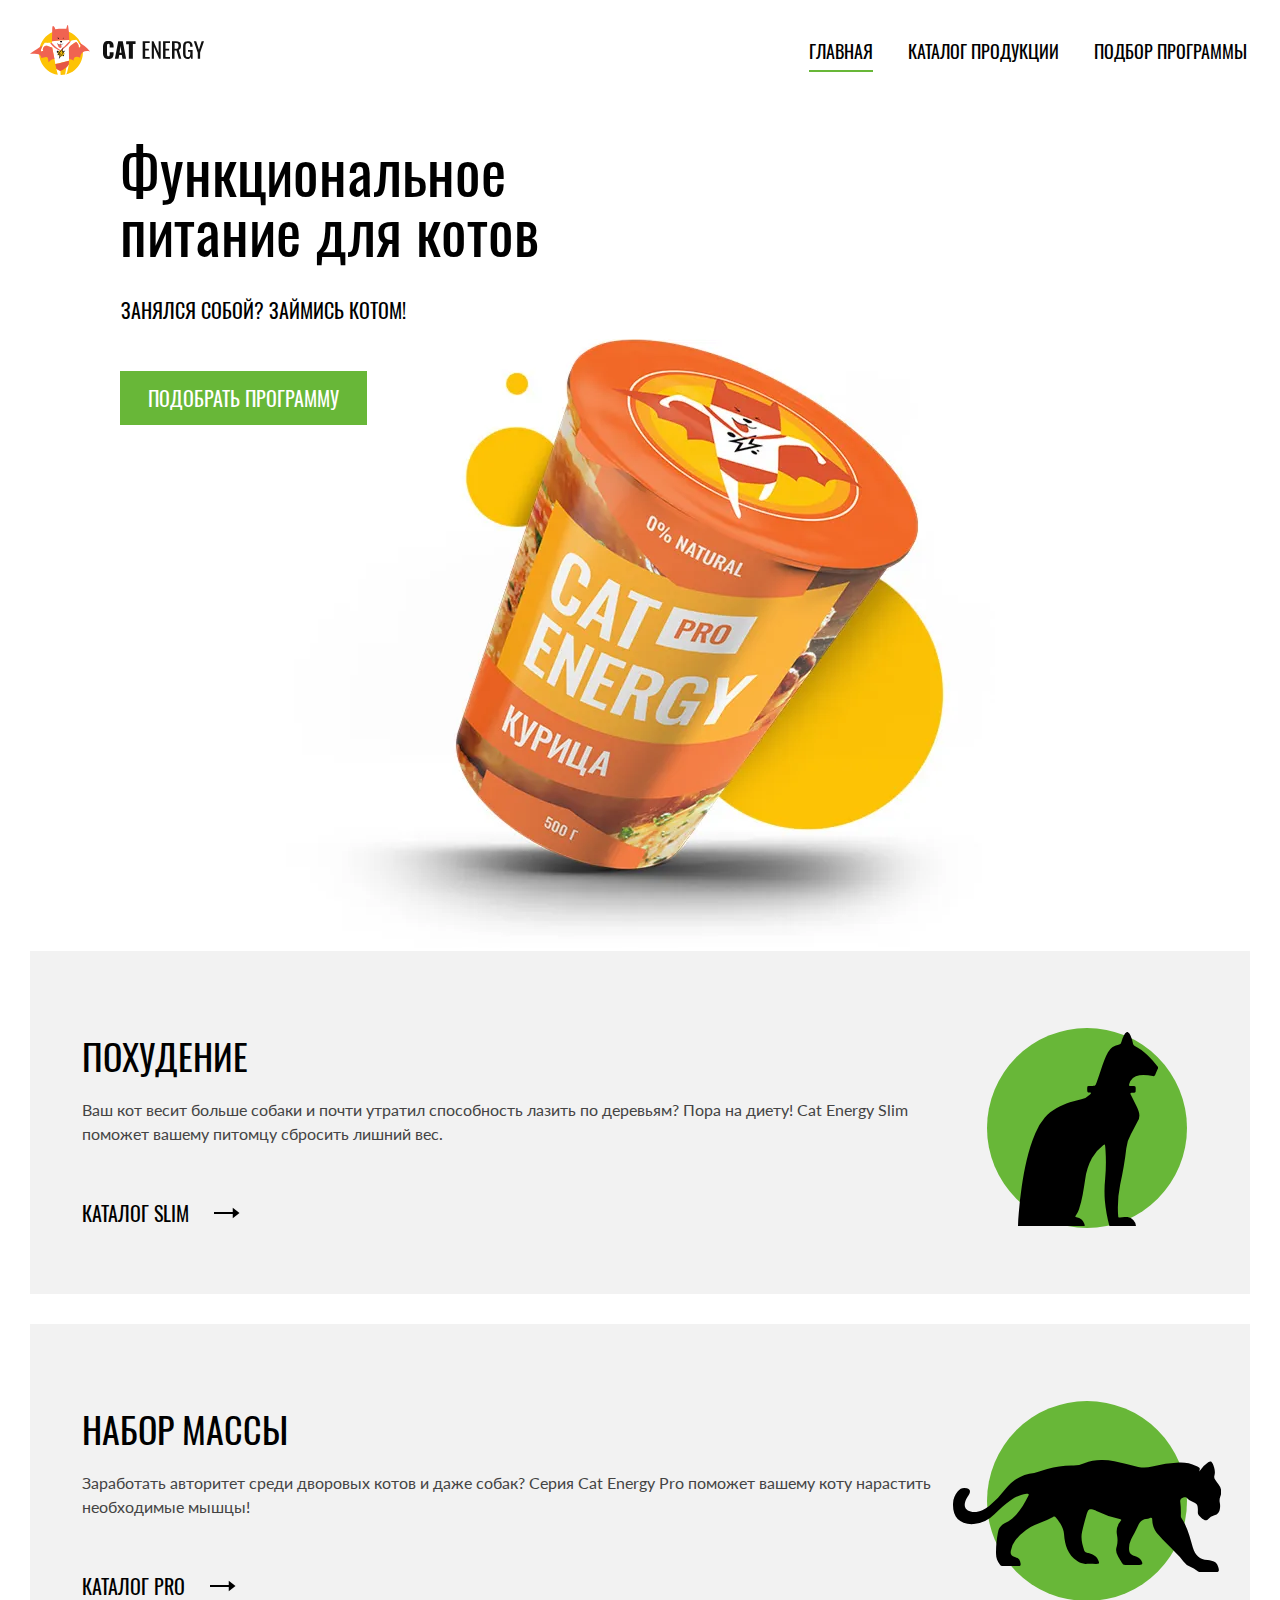
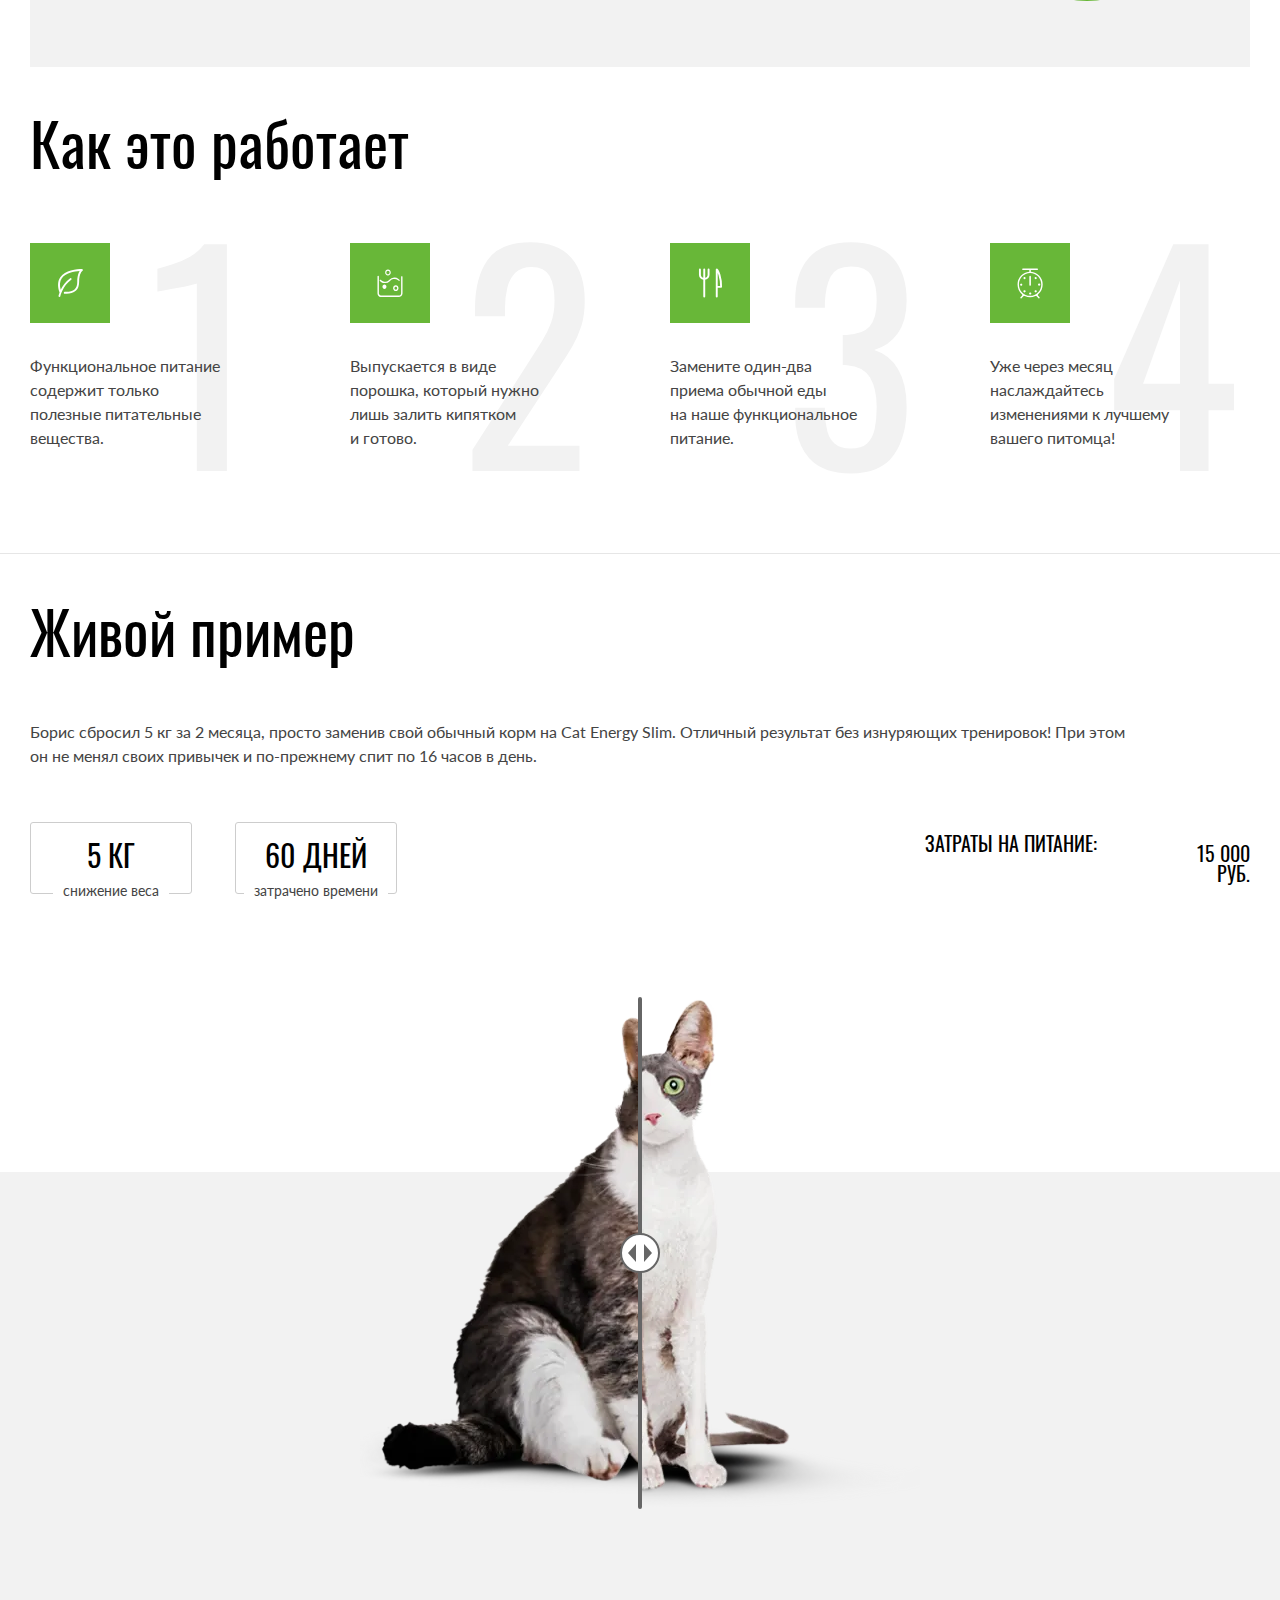
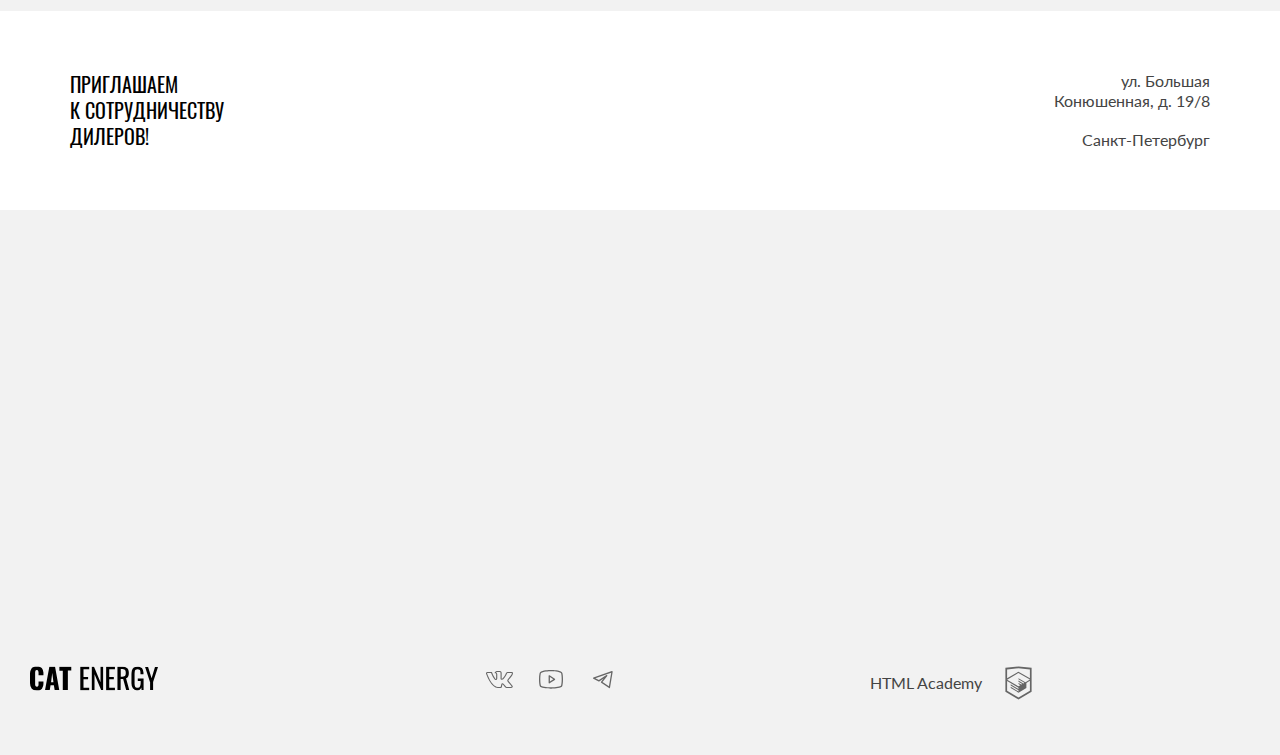
==== commit c07732e4: "Deploying to gh-pages from @ MariAndreevna/833111-cat-energy-2@39625ce830700e318c70baed547bdecabb0ce" ====
--- a/index.html
+++ b/index.html
@@ -1 +1 @@
-<!DOCTYPE html><html class="page" lang="ru"><head><meta charset="UTF-8"><title>HTML Academy: Кэт энерджи</title><meta name="viewport" content="width=device-width,initial-scale=1"><link rel="stylesheet" href="styles/styles.css"><link rel="icon" href="favicon.ico" sizes="32x32"><link rel="icon" href="favicons/icon.svg" type="image/svg+xml"><link rel="apple-touch-icon" href="favicons/apple.png" sizes="180x180"><link rel="manifest" href="manifest.webmanifest"></head><body class="page__body"><header class="main-header main-header--with-background"><div class="main-header__main-navigation container"><a class="main-header__logo-link" href="index.html" aria-current="page"><picture><source width="70" height="59" type="image/svg+xml" media="(min-width: 1439px)" srcset="images/logo-desktop.svg"><source width="60" height="50" type="image/svg+xml" media="(min-width: 767px)" srcset="images/logo-tablet.svg"><img class="main-header__logo" src="images/logo-mobile.svg" width="33" height="38" alt="Логотип компании"></picture><picture><source width="118" height="18" type="image/svg+xml" media="(min-width: 1440px)" srcset="images/logo-name-desktop.svg"><img class="main-header__logo-name" src="images/logo-name.svg" width="101" height="18" alt="Cat Energy"></picture></a><nav class="main-header__navigation"><button class="main-header__toggle" type="button"><span class="visually-hidden">Открыть меню</span></button><ul class="main-header__nav-list main-header__nav-list--with-background main-header__nav-list--no-js"><li class="main-header__nav-item"><a class="main-header__nav-link main-header__nav-link--with-background" href="index.html" aria-current="page">Главная</a></li><li class="main-header__nav-item"><a class="main-header__nav-link" href="catalog.html">Каталог продукции</a></li><li class="main-header__nav-item"><a class="main-header__nav-link" href="#">Подбор программы</a></li></ul></nav></div><div class="main-header__food-advertising advertising container"><h1 class="advertising__title">Функциональное <span class="span-wrap">питание для котов</span></h1><p class="advertising__description">Занялся собой? Займись котом!</p><picture><source width="709" height="609" type="image/webp" media="(min-width: 767px) and (max-width: 1439px)" srcset="images/index-can-tablet@1x.webp, images/index-can-tablet@2x.webp 2x"><source width="552" height="499" type="image/webp" media="(min-width: 1439px)" srcset="images/index-can-desktop@1x.webp, images/index-can-desktop@2x.webp 2x"><source width="280" height="270" type="image/webp" srcset="images/index-can-mobile@1x.webp, images/index-can-mobile@2x.webp 2x"><source width="709" height="609" type="image/png" media="(min-width: 767px) and (max-width: 1439px)" srcset="images/index-can-tablet@1x.png, images/index-can-tablet@2x.png 2x"><source width="552" height="499" type="image/png" media="(min-width: 1439px)" srcset="images/index-can-desktop@1x.png, images/index-can-desktop@2x.png 2x"><img class="advertising__image" src="images/index-can-mobile@1x.png" srcset="images/index-can-mobile@2x.png 2x" width="280" height="270" alt="Упаковка питания Cat Energy"></picture><a class="advertising__link button" href="#">Подобрать программу</a></div></header><main class="main-container"><section class="diet-plans"><div class="diet-plans__wrap container"><h2 class="visually-hidden">Подбор программы питания</h2><ul class="diet-plans__list"><li class="diet-plans__item diet-plans__item--slim"><div class="diet-plans__container"><h3 class="diet-plans__title diet-plans__title--slim">Похудение</h3><p class="diet-plans__description">Ваш кот весит больше собаки&nbsp;и почти утратил способность лазить по&nbsp;деревьям? Пора на&nbsp;диету! Cat Energy Slim поможет вашему питомцу сбросить лишний вес.</p><a class="diet-plans__link" href="catalog.html">Каталог Slim</a></div></li><li class="diet-plans__item diet-plans__item--pro"><div class="diet-plans__container"><h3 class="diet-plans__title diet-plans__title--pro">Набор массы</h3><p class="diet-plans__description">Заработать авторитет среди дворовых котов и&nbsp;даже собак? Серия Cat Energy Pro поможет вашему коту нарастить необходимые мышцы!</p><a class="diet-plans__link" href="catalog.html">Каталог PRO</a></div></li></ul></div></section><section class="advantages"><div class="advantages__container container"><h2 class="advantages__title">Как это работает</h2><ul class="advantages__list"><li class="advantages__item advantages__item--leaf">Функциональное питание содержит только полезные питательные вещества.</li><li class="advantages__item advantages__item--can">Выпускается в&nbsp;виде порошка, который нужно лишь залить кипятком и&nbsp;готово.</li><li class="advantages__item advantages__item--eat">Замените один-два приема обычной еды на&nbsp;наше функциональное питание.</li><li class="advantages__item advantages__item--clock">Уже через месяц наслаждайтесь изменениями к лучшему<br>вашего питомца!</li></ul></div></section><section class="example"><div class="example__container container"><h2 class="example__title">Живой пример</h2><p class="example__description">Борис сбросил 5&nbsp;кг за&nbsp;2&nbsp;месяца, просто заменив свой обычный корм на&nbsp;Cat Energy Slim. Отличный результат без&nbsp;изнуряющих тренировок! При этом он&nbsp;не&nbsp;менял&nbsp;своих привычек и&nbsp;по-прежнему спит по&nbsp;16&nbsp;часов в&nbsp;день.</p><div class="example__results-container"><p class="example__results"><span class="example__inner-text">5 КГ</span> <span class="example__overlay-text example__overlay-text--weight">снижение веса</span></p><p class="example__results"><span class="example__inner-text">60 ДНЕЙ</span> <span class="example__overlay-text example__overlay-text--time">затрачено времени</span></p><p class="example__expenses">Затраты на питание: <span class="span-wrap">15 000 Руб.</span></p></div><div class="example__slider slider"><picture><source width="560" height="512" type="image/webp" media="(min-width: 767px)" srcset="images/slider-before@1x.webp, images/slider-before@2x.webp 2x"><source width="280" height="256" type="image/webp" srcset="images/slider-before-mobile@1x.webp, images/slider-before-mobile@2x.webp 2x"><source width="560" height="512" type="image/png" media="(min-width: 767px)" srcset="images/slider-before@1x.png, images/slider-before@2x.png 2x"><img class="slider__image slider__image--fat" src="images/slider-before-mobile@1x.png" srcset="images/slider-before-mobile@2x.png 2x" width="280" height="256" alt="Толстый кот"></picture><picture><source width="560" height="512" type="image/webp" media="(min-width: 767px)" srcset="images/slider-after@1x.webp, images/slider-after@2x.webp 2x"><source width="280" height="256" type="image/webp" srcset="images/slider-after-mobile@1x.webp, images/slider-after-mobile@2x.webp 2x"><source width="560" height="512" type="image/png" media="(min-width: 767px)" srcset="images/slider-after@1x.png, images/slider-after@2x.png 2x"><img class="slider__image slider__image--skinny" src="images/slider-after-mobile@1x.png" srcset="images/slider-after-mobile@2x.png" width="280" height="256" alt="Худой кот"></picture><label for="slider-range" class="visually-hidden">Показать картинку до или после</label> <input type="range" class="slider__range-js" min="0" max="100" value="50" step="1" id="slider-range"><div class="slider__tools"></div></div></div></section></main><footer class="page-footer"><div class="page-footer__contacts contacts container"><p class="contacts__invitation">Приглашаем <span class="span-wrap">к сотрудничеству</span><span class="span-wrap">дилеров!</span></p><address class="contacts__address">ул. Большая Конюшенная, д. 19/8 <span class="span-wrap">Санкт-Петербург</span></address></div><div class="page-footer__map" id="map"></div><div class="page-footer__container container"><div class="page-footer__wrap"><a class="page-footer__logo-name" href="index.html"><span class="visually-hidden">Cat Energy</span> <svg viewBox="0 0 128 25" xmlns="http://www.w3.org/2000/svg"><g clip-path="url(#a)"><path d="M1.62 22.46a9.43 9.43 0 0 1-1.6-5.72v-8.48a9.56 9.56 0 0 1 1.5-5.82c1.1-1.33 2.8-1.94 5.31-1.94 2.5 0 4.1.61 5.1 1.74a7.43 7.43 0 0 1 1.51 5v2.04h-4.9v-2.35a5.4 5.4 0 0 0-.3-2.04 1.42 1.42 0 0 0-1.4-.82c-.71 0-1.21.2-1.41.72a6.72 6.72 0 0 0-.3 2.25v10.92a4.3 4.3 0 0 0 .4 2.15c.2.5.7.71 1.4.71s1.1-.2 1.3-.71c.23-.7.33-1.42.3-2.15v-2.45h4.91v2.05a7.92 7.92 0 0 1-1.5 5.1c-1 1.23-2.7 1.84-5.1 1.84-2.41-.1-4.22-.71-5.22-2.04Zm17.73-21.66h5.7l4.21 23.3h-4.6l-.8-4.91h-3.31l-.8 4.9h-4.7l4.3-23.28Zm4.1 15.33-1.2-9.1-1.2 9.1h2.4Zm9.32-11.44h-3.4v-3.88h11.9v3.77h-3.4v19.51h-5.1v-19.4Zm17.63-3.89h8.8v2.46h-5.7v7.66h4.6v2.35h-4.6v8.57h5.7v2.35h-8.9v-23.38h.1Zm11.4 0h2.21l6.51 15.43v-15.42h2.6v23.28h-2l-6.6-15.93v15.93h-2.71v-23.28Zm14.33 0h8.81v2.46h-5.7v7.66h4.6v2.35h-4.6v8.57h5.7v2.35h-8.81v-23.38Zm11.41 0h4.61a7.9 7.9 0 0 1 5.1 1.44c1.1.91 1.6 2.55 1.6 4.7 0 2.96-.9 4.8-2.8 5.4l3.21 11.65h-3.1l-3-10.93h-2.51v10.93h-3.2v-23.18h.1Zm4.41 10.01c1.03.1 2.06-.2 2.9-.81.6-.51.9-1.53.9-3.07a6.72 6.72 0 0 0-.3-2.24 2.58 2.58 0 0 0-1.1-1.23 4.49 4.49 0 0 0-2.2-.4h-1.4v7.65h1.2v.1Zm10.91 11.55a10.49 10.49 0 0 1-1.4-5.93v-7.76a17 17 0 0 1 .5-4.4c.34-1.06 1-2 1.9-2.65 1.12-.67 2.41-1 3.71-.92 2.1 0 3.6.51 4.5 1.64a7.93 7.93 0 0 1 1.41 5.1v.82h-3v-.71c0-.86-.07-1.71-.2-2.56a2.05 2.05 0 0 0-.8-1.32 3.05 3.05 0 0 0-1.9-.51 2.96 2.96 0 0 0-2.01.6 2.3 2.3 0 0 0-.8 1.64c-.13.92-.2 1.84-.2 2.76v8.68a9.43 9.43 0 0 0 .6 3.88c.4.82 1.2 1.12 2.4 1.12a2.38 2.38 0 0 0 2.4-1.22c.53-1.3.77-2.69.7-4.09v-1.63h-2.9v-2.35h5.81v11.54h-2l-.3-2.65a4.17 4.17 0 0 1-1.56 2.2c-.74.53-1.64.8-2.55.76a4.92 4.92 0 0 1-4.3-2.04Zm17.13-6.44-4.9-15.01h3l3.5 11.23 3.4-11.23h3.01l-4.9 15.01v8.17h-3.01v-8.17h-.1Z"/></g><defs><clipPath id="a"><path transform="translate(0 .5)" d="M0 0h128v24h-128z"/></clipPath></defs></svg></a></div><div class="page-footer__wrap"><ul class="page-footer__social social"><li class="social__item"><a class="social__link social__link--vk" href="#"><span class="visually-hidden">Вконтакте</span></a></li><li class="social__item"><a class="social__link social__link--youtube" href="#"><span class="visually-hidden">YouTube</span></a></li><li class="social__item"><a class="social__link social__link--telegram" href="#"><span class="visually-hidden">Telegram</span></a></li></ul></div><div class="page-footer__partner page-footer__wrap"><a class="page-footer__partner-link" href="https://htmlacademy.ru/intensive/adaptive"><span class="page-footer__partner-title">HTML Academy</span></a></div></div></footer><script src="scripts/index.js" defer="defer"></script><script src="https://api-maps.yandex.ru/2.1/?apikey=d6d1a9e7-48aa-4537-a2dd-128d42ff3378&lang=ru_RU" defer="defer"></script><script src="scripts/map.js" defer="defer"></script><script src="scripts/slider.js" defer="defer"></script></body></html>+<!DOCTYPE html><html class="page" lang="ru"><head><meta charset="UTF-8"><title>HTML Academy: Кэт энерджи</title><meta name="viewport" content="width=device-width,initial-scale=1"><link rel="stylesheet" href="styles/styles.css"><link rel="icon" href="favicon.ico" sizes="32x32"><link rel="icon" href="favicons/icon.svg" type="image/svg+xml"><link rel="apple-touch-icon" href="favicons/apple.png" sizes="180x180"><link rel="manifest" href="manifest.webmanifest"></head><body class="page__body"><header class="main-header main-header--with-background"><div class="main-header__main-navigation container"><a class="main-header__logo-link" href="index.html" aria-current="page"><picture><source width="70" height="59" type="image/svg+xml" media="(min-width: 1439px)" srcset="images/logo-desktop.svg"><source width="60" height="50" type="image/svg+xml" media="(min-width: 767px)" srcset="images/logo-tablet.svg"><img class="main-header__logo" src="images/logo-mobile.svg" width="33" height="38" alt="Логотип компании"></picture><picture><source width="118" height="18" type="image/svg+xml" media="(min-width: 1440px)" srcset="images/logo-name-desktop.svg"><img class="main-header__logo-name" src="images/logo-name.svg" width="101" height="18" alt="Cat Energy"></picture></a><nav class="main-header__navigation"><button class="main-header__toggle" type="button"><span class="visually-hidden">Открыть меню</span></button><ul class="main-header__nav-list main-header__nav-list--with-background main-header__nav-list--no-js"><li class="main-header__nav-item"><a class="main-header__nav-link main-header__nav-link--with-background" href="index.html" aria-current="page">Главная</a></li><li class="main-header__nav-item"><a class="main-header__nav-link" href="catalog.html">Каталог продукции</a></li><li class="main-header__nav-item"><a class="main-header__nav-link" href="#">Подбор программы</a></li></ul></nav></div><div class="main-header__food-advertising advertising container"><h1 class="advertising__title">Функциональное <span class="span-wrap">питание для котов</span></h1><p class="advertising__description">Занялся собой? Займись котом!</p><picture><source width="709" height="609" type="image/webp" media="(min-width: 767px) and (max-width: 1439px)" srcset="images/index-can-tablet@1x.webp, images/index-can-tablet@2x.webp 2x"><source width="552" height="499" type="image/webp" media="(min-width: 1439px)" srcset="images/index-can-desktop@1x.webp, images/index-can-desktop@2x.webp 2x"><source width="280" height="270" type="image/webp" srcset="images/index-can-mobile@1x.webp, images/index-can-mobile@2x.webp 2x"><source width="709" height="609" type="image/png" media="(min-width: 767px) and (max-width: 1439px)" srcset="images/index-can-tablet@1x.png, images/index-can-tablet@2x.png 2x"><source width="552" height="499" type="image/png" media="(min-width: 1439px)" srcset="images/index-can-desktop@1x.png, images/index-can-desktop@2x.png 2x"><img class="advertising__image" src="images/index-can-mobile@1x.png" srcset="images/index-can-mobile@2x.png 2x" width="280" height="270" alt="Упаковка питания Cat Energy"></picture><a class="advertising__link button" href="#">Подобрать программу</a></div></header><main class="main-container"><section class="diet-plans"><div class="diet-plans__wrap container"><h2 class="visually-hidden">Подбор программы питания</h2><ul class="diet-plans__list"><li class="diet-plans__item diet-plans__item--slim"><div class="diet-plans__container"><h3 class="diet-plans__title diet-plans__title--slim">Похудение</h3><p class="diet-plans__description">Ваш кот весит больше собаки&nbsp;и почти утратил способность лазить по&nbsp;деревьям? Пора на&nbsp;диету! Cat Energy Slim поможет вашему питомцу сбросить лишний вес.</p><a class="diet-plans__link" href="#">Каталог Slim</a></div></li><li class="diet-plans__item diet-plans__item--pro"><div class="diet-plans__container"><h3 class="diet-plans__title diet-plans__title--pro">Набор массы</h3><p class="diet-plans__description">Заработать авторитет среди дворовых котов и&nbsp;даже собак? Серия Cat Energy Pro поможет вашему коту нарастить необходимые мышцы!</p><a class="diet-plans__link" href="#">Каталог PRO</a></div></li></ul></div></section><section class="advantages"><div class="advantages__container container"><h2 class="advantages__title">Как это работает</h2><ol class="advantages__list"><li class="advantages__item advantages__item--leaf">Функциональное питание содержит только полезные питательные вещества.</li><li class="advantages__item advantages__item--can">Выпускается в&nbsp;виде порошка, который нужно лишь залить кипятком и&nbsp;готово.</li><li class="advantages__item advantages__item--eat">Замените один-два приема обычной еды на&nbsp;наше функциональное питание.</li><li class="advantages__item advantages__item--clock">Уже через месяц наслаждайтесь изменениями к лучшему<br>вашего питомца!</li></ol></div></section><section class="example"><div class="example__container container"><h2 class="example__title">Живой пример</h2><p class="example__description">Борис сбросил 5&nbsp;кг за&nbsp;2&nbsp;месяца, просто заменив свой обычный корм на&nbsp;Cat Energy Slim. Отличный результат без&nbsp;изнуряющих тренировок! При этом он&nbsp;не&nbsp;менял&nbsp;своих привычек и&nbsp;по-прежнему спит по&nbsp;16&nbsp;часов в&nbsp;день.</p><div class="example__results-container"><p class="example__results"><span class="example__inner-text">5 КГ</span> <span class="example__overlay-text example__overlay-text--weight">снижение веса</span></p><p class="example__results"><span class="example__inner-text">60 ДНЕЙ</span> <span class="example__overlay-text example__overlay-text--time">затрачено времени</span></p><p class="example__expenses">Затраты на питание: <span class="span-wrap">15 000 Руб.</span></p></div><div class="example__slider slider"><picture><source width="560" height="512" type="image/webp" media="(min-width: 767px)" srcset="images/slider-before@1x.webp, images/slider-before@2x.webp 2x"><source width="280" height="256" type="image/webp" srcset="images/slider-before-mobile@1x.webp, images/slider-before-mobile@2x.webp 2x"><source width="560" height="512" type="image/png" media="(min-width: 767px)" srcset="images/slider-before@1x.png, images/slider-before@2x.png 2x"><img class="slider__image slider__image--fat" src="images/slider-before-mobile@1x.png" srcset="images/slider-before-mobile@2x.png 2x" width="280" height="256" alt="Толстый кот"></picture><picture><source width="560" height="512" type="image/webp" media="(min-width: 767px)" srcset="images/slider-after@1x.webp, images/slider-after@2x.webp 2x"><source width="280" height="256" type="image/webp" srcset="images/slider-after-mobile@1x.webp, images/slider-after-mobile@2x.webp 2x"><source width="560" height="512" type="image/png" media="(min-width: 767px)" srcset="images/slider-after@1x.png, images/slider-after@2x.png 2x"><img class="slider__image slider__image--skinny" src="images/slider-after-mobile@1x.png" srcset="images/slider-after-mobile@2x.png" width="280" height="256" alt="Худой кот"></picture><label class="visually-hidden" for="slider-range">Показать картинку до или после</label> <input class="slider__range-js" type="range" name="slider-range" min="0" max="100" value="50" step="1" id="slider-range"><div class="slider__tools"></div></div></div></section></main><footer class="page-footer"><div class="page-footer__contacts contacts container"><p class="contacts__invitation">Приглашаем <span class="span-wrap">к сотрудничеству</span><span class="span-wrap">дилеров!</span></p><address class="contacts__address">ул. Большая Конюшенная, д. 19/8 <span class="span-wrap">Санкт-Петербург</span></address></div><div class="page-footer__map" id="map"></div><div class="page-footer__container container"><div class="page-footer__wrap"><a class="page-footer__logo-name" href="index.html"><span class="visually-hidden">Cat Energy</span> <svg viewBox="0 0 128 25" xmlns="http://www.w3.org/2000/svg"><g clip-path="url(#a)"><path d="M1.62 22.46a9.43 9.43 0 0 1-1.6-5.72v-8.48a9.56 9.56 0 0 1 1.5-5.82c1.1-1.33 2.8-1.94 5.31-1.94 2.5 0 4.1.61 5.1 1.74a7.43 7.43 0 0 1 1.51 5v2.04h-4.9v-2.35a5.4 5.4 0 0 0-.3-2.04 1.42 1.42 0 0 0-1.4-.82c-.71 0-1.21.2-1.41.72a6.72 6.72 0 0 0-.3 2.25v10.92a4.3 4.3 0 0 0 .4 2.15c.2.5.7.71 1.4.71s1.1-.2 1.3-.71c.23-.7.33-1.42.3-2.15v-2.45h4.91v2.05a7.92 7.92 0 0 1-1.5 5.1c-1 1.23-2.7 1.84-5.1 1.84-2.41-.1-4.22-.71-5.22-2.04Zm17.73-21.66h5.7l4.21 23.3h-4.6l-.8-4.91h-3.31l-.8 4.9h-4.7l4.3-23.28Zm4.1 15.33-1.2-9.1-1.2 9.1h2.4Zm9.32-11.44h-3.4v-3.88h11.9v3.77h-3.4v19.51h-5.1v-19.4Zm17.63-3.89h8.8v2.46h-5.7v7.66h4.6v2.35h-4.6v8.57h5.7v2.35h-8.9v-23.38h.1Zm11.4 0h2.21l6.51 15.43v-15.42h2.6v23.28h-2l-6.6-15.93v15.93h-2.71v-23.28Zm14.33 0h8.81v2.46h-5.7v7.66h4.6v2.35h-4.6v8.57h5.7v2.35h-8.81v-23.38Zm11.41 0h4.61a7.9 7.9 0 0 1 5.1 1.44c1.1.91 1.6 2.55 1.6 4.7 0 2.96-.9 4.8-2.8 5.4l3.21 11.65h-3.1l-3-10.93h-2.51v10.93h-3.2v-23.18h.1Zm4.41 10.01c1.03.1 2.06-.2 2.9-.81.6-.51.9-1.53.9-3.07a6.72 6.72 0 0 0-.3-2.24 2.58 2.58 0 0 0-1.1-1.23 4.49 4.49 0 0 0-2.2-.4h-1.4v7.65h1.2v.1Zm10.91 11.55a10.49 10.49 0 0 1-1.4-5.93v-7.76a17 17 0 0 1 .5-4.4c.34-1.06 1-2 1.9-2.65 1.12-.67 2.41-1 3.71-.92 2.1 0 3.6.51 4.5 1.64a7.93 7.93 0 0 1 1.41 5.1v.82h-3v-.71c0-.86-.07-1.71-.2-2.56a2.05 2.05 0 0 0-.8-1.32 3.05 3.05 0 0 0-1.9-.51 2.96 2.96 0 0 0-2.01.6 2.3 2.3 0 0 0-.8 1.64c-.13.92-.2 1.84-.2 2.76v8.68a9.43 9.43 0 0 0 .6 3.88c.4.82 1.2 1.12 2.4 1.12a2.38 2.38 0 0 0 2.4-1.22c.53-1.3.77-2.69.7-4.09v-1.63h-2.9v-2.35h5.81v11.54h-2l-.3-2.65a4.17 4.17 0 0 1-1.56 2.2c-.74.53-1.64.8-2.55.76a4.92 4.92 0 0 1-4.3-2.04Zm17.13-6.44-4.9-15.01h3l3.5 11.23 3.4-11.23h3.01l-4.9 15.01v8.17h-3.01v-8.17h-.1Z"/></g><defs><clipPath id="a"><path transform="translate(0 .5)" d="M0 0h128v24h-128z"/></clipPath></defs></svg></a></div><div class="page-footer__wrap"><ul class="page-footer__social social"><li class="social__item"><a class="social__link social__link--vk" href="#"><span class="visually-hidden">Вконтакте</span></a></li><li class="social__item"><a class="social__link social__link--youtube" href="#"><span class="visually-hidden">YouTube</span></a></li><li class="social__item"><a class="social__link social__link--telegram" href="#"><span class="visually-hidden">Telegram</span></a></li></ul></div><div class="page-footer__partner page-footer__wrap"><a class="page-footer__partner-link" href="https://htmlacademy.ru/intensive/adaptive"><span class="page-footer__partner-title">HTML Academy</span></a></div></div></footer><script src="scripts/index.js" defer="defer"></script><script src="https://api-maps.yandex.ru/2.1/?apikey=d6d1a9e7-48aa-4537-a2dd-128d42ff3378&lang=ru_RU" defer="defer"></script><script src="scripts/map.js" defer="defer"></script><script src="scripts/slider.js" defer="defer"></script></body></html>--- a/styles/styles.css
+++ b/styles/styles.css
@@ -1 +1 @@
-@font-face{font-family:Lato;font-weight:400;font-style:normal;font-display:swap;src:url(../fonts/lato/Lato-Regular.woff2)format("woff2")}@font-face{font-family:Oswald;font-weight:400;font-style:normal;font-display:swap;src:url(../fonts/oswald/oswaldregular.woff2)format("woff2")}*,:before,:after{box-sizing:border-box}.visually-hidden{white-space:nowrap;-webkit-clip-path:inset(100%);clip-path:inset(100%);clip:rect(0 0 0 0);border:0;width:1px;height:1px;margin:-1px;padding:0;position:absolute;overflow:hidden}.span-wrap{display:block}img{object-fit:contain;max-width:100%;height:auto}body{color:#000;flex-direction:column;min-height:100vh;margin:0 auto;font-family:Oswald,Arial Narrow,arial,sans-serif;font-size:16px;line-height:24px;display:flex}.button{color:#fff;text-transform:uppercase;text-align:center;cursor:pointer;background-color:#68b738;border:none;font-family:inherit;font-size:16px;line-height:20px;text-decoration:none;display:inline-block}.button:not(:disabled):hover{background-color:#5eaa2f}.button:not(:disabled):active{color:#ffffff4d}.button:disabled{opacity:.5;background-color:#cdcdcd}.container{padding:0 20px}@media (width>=767px){.container{padding:0 30px}}@media (width>=1439px){.container{max-width:1440px;margin:0 auto;padding:0 110px}}.main-container{flex:1}.main-header--with-background{position:relative}.main-header--with-background:before,.main-header--with-background:after{content:"";z-index:-1;width:100%;height:53%;position:absolute;top:66px}.main-header--with-background:after{opacity:.85;pointer-events:none;background-color:#68b738}.main-header--with-background:before{background-color:#4e4d4d;background-image:url(../images/index-background-mobile@2x.jpg);background-position:top;background-repeat:no-repeat;background-size:contain}@media (width>=767px){.main-header:before,.main-header:after{content:none}}@media (width>=1439px){.main-header--with-background:after{content:"";width:50%;height:100%;top:0;right:0}.main-header--with-background:before{content:"";background-image:url(../images/index-background-desktop@2x.jpg);background-position:100% 0;background-size:contain;width:50%;height:100%;top:0;right:0}}.main-header__main-navigation{align-items:flex-start;padding-top:13px;padding-bottom:15px;display:flex;position:relative}@media (width>=767px){.main-header__main-navigation{padding-top:25px;padding-bottom:65px}}@media (width>=1439px){.main-header__main-navigation{padding-top:55px;padding-bottom:74px}}.main-header__logo-link{text-decoration:none}.main-header__logo-link:hover{opacity:.8}.main-header__logo-link:active{opacity:.6}@media (width>=767px){.main-header__logo-link{align-items:center;gap:13px;display:flex}}@media (width>=1439px){.main-header__logo-link{gap:14px}}.main-header__navigation{margin-left:auto;margin-right:3px}@media (width>=1439px){.main-header__navigation{width:478px;margin-right:0}}.main-header__logo{width:33px;height:38px;display:block}@media (width>=767px){.main-header__logo{width:60px;height:50px}}@media (width>=1439px){.main-header__logo{width:70px;height:59px}}.main-header__logo-name{width:101px;height:18px;display:block}@media (width<=766px){.main-header__logo-name{position:absolute;top:50%;left:50%;transform:translate(-50%,-50%)}}@media (width>=1439px){.main-header__logo-name{width:118px;height:21px}}@media (width<=767px){.main-header__toggle{cursor:pointer;z-index:10;background-color:#0000;border:0;width:24px;height:24px;padding:0;position:absolute;transform:translate(-92%,27%)}.main-header__toggle:before,.main-header__toggle:after{content:"";transform-origin:0;background-color:#000;background-position:50%;width:24px;height:2px;transition:box-shadow .3s,transform .3s,left .3s,color .3s;position:absolute;left:0;right:0}.main-header__toggle:before{top:2px;left:auto;box-shadow:0 8px #000}.main-header__toggle:after{bottom:3px;left:auto}.main-header__toggle--open:before{left:7px;transform:rotate(46deg);box-shadow:0 0 #000}.main-header__toggle--open:after{left:7px;transform:rotate(-47deg)}.main-header__toggle:hover{opacity:.6}.main-header__toggle:active{opacity:.3}}@media (width>=767px){.main-header__toggle{display:none}}.main-header__nav-list{z-index:5;color:#000;background-color:#fff;width:100%;margin:0;list-style:none;display:none;position:absolute;top:100%;left:0}.main-header__nav-list--open{padding:0;display:block}.main-header__nav-list--no-js{display:block}@media (width>=767px){.main-header__nav-list{background-color:#0000;flex-wrap:wrap;gap:35px;width:auto;padding:0;display:flex;position:relative}.main-header__nav-list--with-background{color:#000}}@media (width>=1439px){.main-header__nav-list{gap:33px}.main-header__nav-list--with-background{color:#fff}}.main-header__nav-item{text-transform:uppercase;text-align:center;border-top:1px solid #e6e6e6;font-size:20px;line-height:20px;position:relative}@media (width>=767px){.main-header__nav-item{border-top:none}}.main-header__nav-link{color:inherit;margin:0;padding:22px 0 24px;text-decoration:none;display:block}.main-header__nav-link:hover{opacity:.6}.main-header__nav-link:active{opacity:.3}@media (width>=767px){.main-header__nav-link{padding:14px 0 9px;font-size:18px;line-height:24px;position:relative}.main-header__nav-link[aria-current=page]:after{content:"";background-color:#68b738;width:100%;height:2px;position:absolute;bottom:0;left:0}}@media (width>=1439px){.main-header__nav-link{padding-top:16px;font-size:20px;line-height:30px}.main-header__nav-link--with-background[aria-current=page]:after{background-color:#fff}}.advertising{color:#fff;flex-direction:column;padding-top:27px;padding-bottom:20px;display:flex;position:relative}@media (width>=767px){.advertising{background-color:#0000;background-image:none;padding-top:0;padding-bottom:0}}@media (width>=1439px){.advertising{justify-content:center;align-items:flex-start}}.advertising__title{text-align:center;z-index:3;margin:0 0 25px;font-size:36px;font-weight:400;line-height:36px}@media (width>=767px){.advertising__title{color:#000;text-align:left;margin:0 0 40px 90px;font-size:60px;line-height:60px}}@media (width>=1439px){.advertising__title{z-index:2;margin:36px 0 40px 80px}}.advertising__description{text-transform:uppercase;text-align:center;z-index:3;margin:0 0 29px;font-size:14px;line-height:14px}@media (width>=767px){.advertising__description{color:#000;text-align:left;margin:0 0 21px 91px;font-size:20px;line-height:20px}}@media (width>=1439px){.advertising__description{z-index:2;margin:0 0 52px 80px}}.advertising__image{z-index:2;width:280px;height:270px;margin:0 auto 3px;display:block;position:relative}@media (width>=767px){.advertising__image{width:709px;height:609px;margin:-2px auto}}@media (width>=1439px){.advertising__image{width:552px;height:499px;position:absolute;bottom:54px;left:557px}}.advertising__link{z-index:2;padding:10px 63px}@media (width>=767px){.advertising__link{z-index:2;width:-moz-fit-content;width:fit-content;margin:-575px 0 526px 90px;padding:14px 28px;font-size:20px;line-height:26px}}@media (width>=1439px){.advertising__link{z-index:2;align-self:flex-start;margin:auto 0 184px 80px;padding:14px 28px;font-size:20px;line-height:26px}}.diet-plans__wrap{padding-bottom:20px}@media (width>=767px){.diet-plans__wrap{padding-top:0;padding-bottom:45px}}@media (width>=1439px){.diet-plans__wrap{padding-top:82px;padding-bottom:71px}}.diet-plans__list{flex-direction:column;gap:20px;margin:0;padding:0;list-style:none;display:flex}@media (width>=767px){.diet-plans__list{gap:30px}}@media (width>=1439px){.diet-plans__list{flex-direction:row;gap:80px}}.diet-plans__item{background-color:#f2f2f2;flex-direction:column;align-items:center;gap:20px;padding:23px 20px 22px;display:flex;position:relative}@media (width>=767px) and (width<=1439px){.diet-plans__item{flex-direction:row-reverse;gap:53px;padding:77px 63px 57px 52px}.diet-plans__item:before{content:"";background-color:#68b738;background-position:50%;background-size:contain;border-radius:50%;flex-shrink:0;width:200px;height:200px;margin-bottom:9px;margin-left:auto;display:inline-block}.diet-plans__item:after{content:"";background-position:50%;background-repeat:no-repeat;background-size:contain;display:inline-block}.diet-plans__item--slim:after{background-image:url(../icons/stack.svg#cat-slim-tablet);width:140px;height:194px;position:absolute;top:81px;right:92px}.diet-plans__item--pro:after{background-image:url(../icons/stack.svg#cat-pro-tablet);width:268px;height:112px;position:absolute;top:136px;right:29px}}@media (width>=1439px){.diet-plans__item{padding:47px 52px 60px}}.diet-plans__container{position:relative}@media (width<=766px){.diet-plans__container:before{content:"";background-color:#d9d9d9;width:100%;height:1px;display:block;position:absolute;bottom:36px}}@media (width>=767px){.diet-plans__container{content:none}}.diet-plans__title{text-transform:uppercase;align-items:center;gap:20px;margin:0 auto 21px;font-size:24px;font-weight:400;line-height:37px;display:flex;position:relative}.diet-plans__title:before,.diet-plans__title:after{content:"";background-position:50%;background-size:contain;display:inline-block}.diet-plans__title:before{background-color:#68b738;border-radius:50%;flex-shrink:0;width:50px;height:50px}.diet-plans__title:after{background-repeat:no-repeat}.diet-plans__title--slim:after{background-image:url(../icons/stack.svg#cat-slim-mobile);width:36px;height:50px;position:absolute;bottom:3px;left:7px}.diet-plans__title--pro:after{background-image:url(../icons/stack.svg#cat-pro-mobile);width:67px;height:28px;position:absolute;left:-7px}@media (width>=767px) and (width<=1439px){.diet-plans__title{margin:0 auto 24px 0;font-size:36px;line-height:36px}.diet-plans__title:before,.diet-plans__title:after{content:none}}@media (width>=1439px){.diet-plans__title{gap:62px;margin:0 auto 39px 0;font-size:36px;line-height:36px}.diet-plans__title:before{width:100px;height:100px}.diet-plans__title--slim:after{background-image:url(../icons/stack.svg#cat-slim-desktop);width:70px;height:97px;bottom:9px;left:15px}.diet-plans__title--pro:after{background-image:url(../icons/stack.svg#cat-pro-desktop);width:134px;height:56px;top:20px;left:-20px}}.diet-plans__description{color:#444;margin:0 auto 44px;font-family:Lato,Helvetica,arial,sans-serif;font-size:14px;line-height:18px}@media (width>=767px){.diet-plans__description{margin:0 auto 52px 0;font-size:16px;line-height:24px}}@media (width>=1439px){.diet-plans__description{width:467px;margin:0 auto 27px 0}}.diet-plans__link{text-transform:uppercase;color:inherit;align-items:center;gap:14px;width:-moz-fit-content;width:fit-content;margin:0 1px;line-height:16px;text-decoration:none;display:flex}.diet-plans__link:after{content:"";background-image:url(../icons/stack.svg#icon_arrow_long);background-position:-8px 50%;background-repeat:no-repeat;background-size:contain;width:35px;height:12px;display:inline-block}.diet-plans__link:hover:after{background-position:-2px 50%}.diet-plans__link:active{opacity:.3}.diet-plans__link:active:after{background-position:-2px 50%}@media (width>=767px){.diet-plans__link{gap:25px;margin:0;font-size:20px;line-height:30px}}.advantages{position:relative}@media (width>=767px) and (width<=1439px){.advantages:after{content:"";background-color:#e6e6e6;width:100%;height:1px;display:block;position:absolute;left:0}}.advantages__container{padding-bottom:49px}@media (width>=767px){.advantages__container{padding-bottom:46px}}@media (width>=1439px){.advantages__container{padding-top:0;padding-bottom:69px}}.advantages__title{margin:0 0 39px;font-size:36px;font-weight:400;line-height:40px}@media (width>=767px){.advantages__title{font-size:60px;line-height:60px}}@media (width>=1439px){.advantages__title{margin-bottom:32px}}.advantages__list{margin:0;padding:0;font-family:Lato,Helvetica,arial,sans-serif;list-style:none}@media (width>=767px){.advantages__list{grid-gap:45px 60px;counter-reset:card-counter;grid-template-columns:repeat(auto-fill,minmax(240px,1fr));display:grid}}@media (width>=1439px){.advantages__list{grid-gap:45px 80px}}.advantages__item{color:#444;align-items:center;gap:20px;margin:0 0 20px;font-family:Lato,Helvetica,arial,sans-serif;font-size:14px;line-height:18px;display:flex}.advantages__item:before{content:"";background-color:#68b738;background-position:50%;background-repeat:no-repeat;flex-shrink:0;width:60px;height:60px}.advantages__item:last-child{margin-bottom:0}.advantages__item--leaf:before{background-image:url(../icons/stack.svg#icon_leaf);background-size:30px 32px}.advantages__item--can:before{background-image:url(../icons/stack.svg#icon_can);background-size:26px 29px}.advantages__item--eat:before{background-image:url(../icons/stack.svg#icon_eat);background-size:25px 30px}.advantages__item--clock:before{background-image:url(../icons/stack.svg#icon_clock);background-size:26px 31px}@media (width<=767px){.advantages__item br{display:none}}@media (width>=767px){.advantages__item{counter-increment:card-counter;z-index:1;flex-direction:column;align-items:flex-start;gap:31px;margin:0;padding-top:32px;padding-bottom:57px;padding-right:70px;font-size:16px;line-height:24px;display:flex;position:relative}.advantages__item:before{width:80px;height:80px}.advantages__item:after{content:counter(card-counter);color:#f2f2f2;z-index:-1;font-family:Oswald,Arial Narrow,arial,sans-serif;font-size:280px;line-height:280px;position:absolute;top:-6px}.advantages__item--leaf:after{left:119px}.advantages__item--can:after{left:111px}.advantages__item--eat:after{left:114px}.advantages__item--clock:after{left:113px}.advantages__item br{display:block}}@media (width>=1439px){.advantages__item{padding-top:40px;padding-bottom:57px;padding-right:0}.advantages__item:after{top:0;left:115px}}.example{background-color:#eaeaea}@media (width>=767px){.example{background-color:#fff;background-image:linear-gradient(#0000 619px,#f2f2f2 0%)}}@media (width>=1439px){.example{background-image:linear-gradient(#0000 135px,#f2f2f2 0%)}}.example__container{padding-top:25px;padding-bottom:40px}@media (width>=767px){.example__container{padding-top:47px;padding-bottom:102px}}@media (width>=1439px){.example__container{padding-top:0;padding-bottom:75px;position:relative}}.example__title{margin:0 0 40px;font-size:36px;font-weight:400;line-height:40px}@media (width>=767px){.example__title{margin:0 0 60px;font-size:60px;line-height:60px}}@media (width>=1439px){.example__title{margin:0 0 76px}}.example__description{color:#444;margin:0 0 21px;font-family:Lato,Helvetica,arial,sans-serif;font-size:14px;line-height:18px}@media (width>=767px){.example__description{margin-bottom:54px;font-size:16px;line-height:24px}}@media (width>=1439px){.example__description{width:465px;margin:0;padding-top:70px;padding-bottom:69px}}.example__results-container{flex-wrap:wrap;justify-content:space-around;gap:20px 31px;margin:0 0 20px;display:flex}@media (width>=767px){.example__results-container{justify-content:flex-start;gap:43px;margin-bottom:99px}}@media (width>=1439px){.example__results-container{gap:55px 42px;width:465px;margin-bottom:0}}.example__results{margin:0}.example__inner-text{text-align:center;border:1px solid #cdcdcd;border-radius:3px;width:124px;padding:15px;font-size:24px;display:block}@media (width>=767px){.example__inner-text{width:162px;padding:13px 2px 20px;font-size:30px;line-height:37px}}.example__overlay-text{text-align:center;color:#444;background-color:#eaeaea;width:88px;margin:-10px auto 0;padding:0 12px;font-family:Lato,Helvetica,arial,sans-serif;font-size:12px;line-height:12px;display:block}@media (width>=767px){.example__overlay-text{background-color:#fff;padding:0;font-size:14px;line-height:14px}.example__overlay-text--weight{width:113px}.example__overlay-text--time{width:142px}}@media (width>=1439px){.example__overlay-text{background-color:#f2f2f2}}.example__expenses{text-transform:uppercase;text-align:center;margin:0;font-size:14px;line-height:18px}.example__expenses span{display:inline-block}@media (width>=767px) and (width<=1439px){.example__expenses{text-align:right;margin:11px 0 0 auto;font-size:20px;line-height:20px}.example__expenses span{margin-top:10px;display:block}}@media (width>=767px){.example__expenses{font-size:20px;line-height:20px}.example__expenses span{margin-left:63px}.product-cards{margin-bottom:74px}}@media (width>=1439px){.product-cards{margin-bottom:71px}}.product-cards__container{padding-top:0;padding-bottom:0;position:relative}@media (width<=767px){.product-cards__container{border-top:1px solid #d9d9d9;padding-top:26px;padding-bottom:25px}.product-cards__container:after{content:"";background-color:#ebebeb;width:100%;height:1px;display:block;position:absolute;left:0}}.product-cards__title{margin:0 0 40px;font-size:36px;font-weight:400;line-height:36px}@media (width>=767px){.product-cards__title{margin:0 0 84px;font-size:60px;line-height:60px}}.product-cards__list{grid-template-columns:repeat(auto-fill,minmax(280px,1fr));gap:0 25px;display:grid}@media (width>=767px){.product-cards__list{gap:58px}}@media (width>=1439px){.product-cards__list{grid-template-columns:repeat(auto-fill,minmax(245px,1fr));gap:63px 80px}}.product-cards__item{flex-direction:column;align-items:center;display:flex}@media (width<=766px){.product-cards__item{grid-template-columns:140px 1fr;padding-top:21px;padding-bottom:25px;display:grid;position:relative}.product-cards__item:before{content:"";background-color:#ebebeb;width:calc(100% + 40px);height:1px;display:block;position:absolute;top:0;left:-20px}}@media (width>=767px){.product-cards__item{background-image:linear-gradient(#fff 81px,#f2f2f2 0);padding:0 37px 40px}}.product-cards__image{object-fit:fill;margin:3px auto 20px;display:block}.product-cards__image-chicken-500{width:68px;height:86px}@media (width>=767px){.product-cards__image-chicken-500{width:161px;height:172px;margin:29px auto 41px}}.product-cards__image-chicken-1000{width:84px;height:100px}@media (width>=767px){.product-cards__image-chicken-1000{width:168px;height:206px;margin:12px auto 24px}}@media (width>=1439px){.product-cards__image-chicken-1000{width:172px;height:196px;margin:18px auto 28px}}.product-cards__image-catalog-fish-500{width:68px;height:78px}@media (width>=767px){.product-cards__image-catalog-fish-500{width:163px;height:174px;margin:30px auto 38px}}.product-cards__image-catalog-fish-1000{width:84px;height:100px}@media (width>=767px){.product-cards__image-catalog-fish-1000{width:168px;height:200px;margin:17px auto 27px}}@media (width>=1439px){.product-cards__image-catalog-fish-1000{width:172px;height:196px;margin:18px auto 29px}}.product-cards__image-catalog-buckwheat-500{width:68px;height:78px}@media (width>=767px){.product-cards__image-catalog-buckwheat-500{width:161px;height:171px;margin:31px auto 40px}}.product-cards__image-catalog-buckwheat-1000{width:84px;height:100px}@media (width>=767px){.product-cards__image-catalog-buckwheat-1000{width:168px;height:200px;margin:18px auto 26px}}@media (width>=1439px){.product-cards__image-catalog-buckwheat-1000{width:172px;height:196px;margin:17px auto 28px}}.product-cards__image-catalog-rice-500{width:72px;height:84px}@media (width>=767px){.product-cards__image-catalog-rice-500{width:163px;height:174px;margin:29px auto 40px}}.product-cards__link{width:95px;margin:0 0 16px;text-decoration:none}@media (width>=767px){.product-cards__link{width:250px;margin-bottom:0}}@media (width>=1439px){.product-cards__link{width:190px;margin-bottom:-9px}}@media (width<=767px){.product-cards__link-image{grid-row:span 2;margin:0 auto;display:block}}.product-cards__description{color:#222;text-transform:uppercase;margin:0;font-size:16px;font-weight:400;line-height:20px;display:block}@media (width>=767px){.product-cards__description{text-align:center;width:150px;margin:0 auto 21px;font-size:20px;line-height:24px}}@media (width>=1439px){.product-cards__description{margin-bottom:32px}}.product-cards__characteristics{grid-template-columns:auto 1fr;margin:0 0 19px;font-size:14px;display:grid}@media (width>=767px){.product-cards__characteristics{grid-template-columns:repeat(2,minmax(125px,auto));gap:6px 0;margin-bottom:33px}}@media (width>=1439px){.product-cards__characteristics{grid-template-columns:repeat(2,minmax(84px,auto));gap:5px 0;margin-bottom:30px}}.product-cards__parameter,.product-cards__value{color:#444;font-family:Lato,Helvetica,arial,sans-serif;font-size:12px;line-height:16px}@media (width>=767px){.product-cards__parameter,.product-cards__value{border-bottom:1px solid #cdcdcd;padding-bottom:4px;font-size:16px;line-height:20px}}@media (width>=1439px){.product-cards__parameter,.product-cards__value{padding-bottom:6px}.product-cards__parameter:last-child,.product-cards__value:last-child{margin-right:2px;padding-bottom:11px}}.product-cards__value{text-align:right;margin-left:0}.product-cards__button{grid-column:span 2;width:100%;padding:10px 0}@media (width>=767px){.product-cards__button{margin-top:auto}}.show-more{background-image:none;flex-direction:column;gap:0;padding-top:25px;padding-bottom:25px;display:flex}@media (width>=767px){.show-more{border:2px solid #f2f2f2;margin-top:83px;padding-top:48px;padding-bottom:38px}}.show-more__plus{width:30px;height:30px;margin-bottom:23px;position:relative}@media (width>=767px){.show-more__plus{width:60px;height:60px;margin-bottom:50px}}@media (width>=1439px){.show-more__plus{margin-bottom:38px}}.show-more__plus:before,.show-more__plus:after{content:"";background-color:#d3d3d3;position:absolute}.show-more__plus:before{width:100%;height:2px;top:50%;left:0;transform:translateY(-50%)}.show-more__plus:after{width:2px;height:100%;top:0;left:50%;transform:translate(-50%)}.show-more__title{color:#111;text-transform:uppercase;text-align:center;margin:0 0 8px;font-size:16px;font-weight:400;line-height:20px;position:relative}@media (width>=767px){.show-more__title{width:170px;margin-bottom:23px;font-size:20px;line-height:24px}}@media (width>=1439px){.show-more__title{margin-bottom:27px}}.show-more__description{text-align:center;color:#444;margin:0 0 21px;font-family:Lato,Helvetica,arial,sans-serif;font-size:12px;line-height:16px}@media (width>=767px){.show-more__description{width:170px;margin-bottom:23px;font-size:16px;line-height:18px}}.show-more__button{color:#444;background-color:#f2f2f2;width:100%;padding:10px 0}@media (width>=767px){.show-more__button{margin-top:auto}}.show-more__button:hover{background-color:#ebebeb}.show-more__button:active{color:#444;background-color:#ebebeb}.additional-products__title{margin:0 0 35px}@media (width>=767px){.additional-products__title{margin:0 0 80px}}@media (width>=1439px){.additional-products__wrapper{grid-template-columns:auto 245px;gap:82px;display:grid}}.additional-products__list{margin:0 0 35px;padding:0;list-style:none;display:grid}@media (width>=767px){.additional-products__list{margin-bottom:70px}}@media (width>=1439px){.additional-products__list{margin-bottom:0}}.additional-products__promo{background-image:url(../images/promo-background_mobile@2x.jpg);background-position:50%;background-repeat:no-repeat;background-size:cover;flex-direction:column;align-items:center;padding:58px 51px 44px 50px;font-family:Lato,Helvetica,arial,sans-serif;display:flex;position:relative}.additional-products__promo:before{content:"";z-index:1;background-image:url(../icons/stack.svg#icon_gift);background-repeat:no-repeat;background-size:contain;width:80px;height:82px;margin:0 0 47px;display:inline-block;position:relative}.additional-products__promo:after{content:"";opacity:.85;pointer-events:none;z-index:0;background-color:#68b738;width:100%;height:100%;position:absolute;top:0;right:0}@media (width>=767px) and (width<=1439px){.additional-products__promo{background-image:url(../images/promo-background_tablet@2x.jpg);flex-direction:row;padding:57px 125px 60px 78px}.additional-products__promo:before{width:80px;height:82px;margin:auto 0}}@media (width>=1439px){.additional-products__promo{background-image:url(../images/promo-background_desktop@2x.jpg);background-size:cover;padding:56px 42px 43px}}.additional-products__promo-description{color:#fff;text-align:center;z-index:1;margin:0 auto;font-family:Lato,Helvetica,arial,sans-serif;line-height:20px}@media (width>=767px) and (width<=1439px){.additional-products__promo-description{text-align:left;margin:5px 0 0 auto}}.additional-cards{border-top:1px solid #cdcdcd;flex-direction:column;padding:14px 0 17px;display:flex}.additional-cards:last-child{border-bottom:1px solid #cdcdcd}@media (width>=767px){.additional-cards{border-left:1px solid #cdcdcd;border-right:1px solid #cdcdcd;flex-flow:wrap;padding:26px 38px 28px}}@media (width>=1439px){.additional-cards{border-left:0;border-right:0;grid-template-columns:repeat(3,244px);align-items:center;gap:81px;padding:15px 0;display:grid}}.additional-cards__title{color:#222;text-transform:uppercase;margin:0 0 13px;font-size:16px;font-weight:400;line-height:16px}@media (width>=767px){.additional-cards__title{margin:0 0 24px;font-size:20px;line-height:20px}}@media (width>=1439px){.additional-cards__title{margin:0 0 0 2px}}.additional-cards__characteristics{grid-template-columns:repeat(2,1fr);margin:0 0 15px;display:grid}@media (width>=767px){.additional-cards__characteristics{grid-template-columns:167px 92px;margin-left:auto;padding-top:3px;padding-right:2px}}@media (width>=1439px){.additional-cards__characteristics{grid-template-columns:218px 92px;margin:0}}.additional-cards__parameter,.additional-cards__value{color:#444;margin:0;font-family:Lato,Helvetica,arial,sans-serif;font-size:14px;line-height:14px}@media (width>=767px){.additional-cards__parameter,.additional-cards__value{margin-left:auto;font-size:16px;line-height:20px}}@media (width>=1439px){.additional-cards__parameter,.additional-cards__value{margin-left:0;margin-right:auto}}.additional-cards__value{margin-left:auto}.additional-cards__button{width:100%;padding:10px 0}@media (width>=1439px){.additional-cards__button{margin-left:auto}}.title{width:-moz-fit-content;width:fit-content;padding-right:40px;font-size:24px;font-weight:400;position:relative}.title:after{content:"";z-index:-1;background-color:#fff;width:100%;height:100%;position:absolute;top:0;left:0}.title:before{content:"";z-index:-1;background-color:#68b738;width:100vw;height:2px;display:block;position:absolute;top:45%;box-shadow:100vw 0 #68b738}@media (width>=767px){.title{padding:0 40px;font-size:32px;line-height:32px}.title:before{right:0}}@media (width>=1439px){.title{padding:0;font-size:40px;line-height:40px}.title:after{width:calc(100% + 80px);left:-40px}}.newsletter__container{flex-direction:column;padding-top:40px;padding-bottom:40px;display:flex}@media (width>=767px){.newsletter__container{padding-top:80px;padding-bottom:80px}}@media (width>=1439px){.newsletter__container{padding-top:98px;padding-bottom:104px}}.newsletter__title{margin:0 0 32px}@media (width>=767px){.newsletter__title{margin-bottom:67px}}@media (width>=1439px){.newsletter__title{margin-bottom:72px}}.newsletter__description{text-align:center;margin:0 auto 24px}@media (width>=767px){.newsletter__description{width:650px;font-size:24px;line-height:32px}}@media (width>=1439px){.newsletter__description{width:-moz-fit-content;width:fit-content}}.newsletter__form{flex-direction:column;align-items:center;display:flex}@media (width>=767px){.newsletter__form{flex-direction:row;align-items:center;min-width:632px;margin:0 auto}}@media (width>=1439px){.newsletter__form{min-width:752px}}.newsletter__form-email{color:#444;text-transform:uppercase;background-color:#fff;border:1px solid #e7e7e7;width:100%;margin-bottom:16px;padding:12px;font-family:inherit;font-size:20px;line-height:30px}@media (width>=767px){.newsletter__form-email{border-right:none;margin:0;padding:12px}}.newsletter__form-email:not(:disabled):hover{border:1px solid #cdcdcd}.newsletter__form-email:disabled{outline:2px solid #ff8282}.newsletter__form-button{width:100%;padding:15px 0;font-size:20px;line-height:26px}@media (width>=767px){.newsletter__form-button{width:-moz-fit-content;width:fit-content;padding:15px 70px}}@media (width>=1439px){.page-footer{background-color:#f2f2f2;position:relative}}.page-footer__map{z-index:1;background-color:#f2f2f2;width:100%;height:362px}@media (width>=767px){.page-footer__map{height:400px}}.page-footer__container{background-color:#f2f2f2;flex-direction:row;justify-content:space-between;align-items:center;display:flex}@media (width<=767px){.page-footer__container{flex-direction:column;padding-top:19px;padding-bottom:20px}}@media (width>=767px){.page-footer__container{gap:40px;padding-top:56px;padding-bottom:55px}}@media (width>=1439px){.page-footer__container{padding-top:67px;padding-bottom:66px}}.page-footer__wrap{display:flex}@media (width<=766px){.page-footer__wrap{border-bottom:1px solid #d9d9d9;justify-content:center;width:100%;padding:20px 0}.page-footer__wrap:last-child{border-bottom:none}}.page-footer__logo-name{color:inherit;width:128px;height:24px}.page-footer__logo-name:hover svg{fill:#3e3e3e}.page-footer__logo-name:active svg{fill:#6b6b6b}@media (width<=766px){.page-footer__partner{align-items:center;position:relative}}.page-footer__partner-link{color:#444;gap:23px;font-family:Lato,Helvetica,arial,sans-serif;line-height:34px;text-decoration:none;display:flex}.page-footer__partner-link:after{content:"";background-color:#666;width:27px;height:34px;display:inline-block;-webkit-mask-image:url(../icons/stack.svg#footer-logo-htmlacademy);mask-image:url(../icons/stack.svg#footer-logo-htmlacademy);-webkit-mask-position:50%;mask-position:50%;-webkit-mask-size:contain;mask-size:contain;-webkit-mask-repeat:no-repeat;mask-repeat:no-repeat}.page-footer__partner-link:hover{color:#444}.page-footer__partner-link:hover:after{background-color:#68b738}.page-footer__partner-link:active{opacity:.3}.page-footer__partner-link:active:after{opacity:.3;background-color:#68b738}@media (width<=767px){.page-footer__partner-link{margin-right:auto;display:inline-block}.page-footer__partner-link:after{position:absolute;top:50%;right:0;transform:translateY(-50%)}}.contacts{flex-direction:row;justify-content:space-between;align-items:flex-start;padding-top:26px;padding-bottom:26px;display:flex}.contacts--with-background{background-color:#f2f2f2}@media (width>=767px){.contacts{padding:60px 70px}}@media (width>=1439px){.contacts{z-index:1;background-color:#fff;padding:60px 78px 60px 80px;position:absolute;top:95px;left:110px}}.contacts__invitation{text-transform:uppercase;max-width:140px;margin:0;line-height:20px}@media (width>=767px){.contacts__invitation{max-width:230px;font-size:20px;line-height:26px}}@media (width>=1439px){.contacts__invitation{min-width:250px}}.contacts__address{color:#444;max-width:140px;font-family:Lato,Helvetica,arial,sans-serif;font-size:14px;font-style:normal;line-height:20px}@media (width>=767px){.contacts__address{text-align:right;max-width:190px;font-size:16px;line-height:20px}.contacts__address span{margin-top:19px}}@media (width>=1439px){.contacts__address{text-align:left;max-width:158px}}.social{flex-wrap:wrap;justify-content:center;gap:24px;margin:0;padding:0;list-style:none;display:flex}@media (width>=767px){.social{margin-top:2px;margin-left:35px}}.social__link{justify-content:center;align-items:center;display:flex}.social__link:before{content:"";background-color:#666;width:28px;height:22px;display:inline-block;-webkit-mask-position:50%;mask-position:50%;-webkit-mask-size:contain;mask-size:contain;-webkit-mask-repeat:no-repeat;mask-repeat:no-repeat}.social__link:hover:before{background-color:#68b738}.social__link:active:before{opacity:.3;background-color:#68b738}.social__link--vk:before{-webkit-mask-image:url(../icons/stack.svg#vkontakte);mask-image:url(../icons/stack.svg#vkontakte)}.social__link--youtube:before{-webkit-mask-image:url(../icons/stack.svg#youtube);mask-image:url(../icons/stack.svg#youtube)}.social__link--telegram:before{-webkit-mask-image:url(../icons/stack.svg#telegram);mask-image:url(../icons/stack.svg#telegram)}.slider{--value:50%;width:280px;height:256px;margin:0 auto;position:relative}@media (width>=767px){.slider{width:560px;height:512px}}@media (width>=1439px){.slider{position:absolute;top:0;right:110px}}.slider__image{object-fit:cover;max-width:none;height:100%;position:absolute;top:0}.slider__image--fat{width:var(--value);object-position:left;left:0}.slider__image--skinny{width:calc(100% - var(--value));object-position:right;right:0}.slider__tools{top:0;left:var(--value);pointer-events:none;background-color:#666;border-radius:4px;width:4px;height:100%;position:absolute;transform:translate(-50%)}.slider__tools:before{content:"";background-image:url(../icons/stack.svg#tools);background-position:50%;background-repeat:no-repeat;background-size:contain;width:40px;height:40px;transition:transform .3s;position:absolute;top:50%;left:50%;transform:translate(-50%,-50%)}.slider__tools--left-edge:before{-webkit-clip-path:inset(0 0 0 50%);clip-path:inset(0 0 0 50%)}.slider__tools--right-edge:before{-webkit-clip-path:inset(0 50% 0 0);clip-path:inset(0 50% 0 0)}.slider__range-js{opacity:0;width:100%;height:100%;margin:0;position:absolute;inset:0}.slider__range-js:hover{cursor:col-resize}.slider__range-js:hover+.slider__tools:before{transform:translate(-50%,-50%)scale(1.2)}.slider__range-js:active+.slider__tools:before{transform:translate(-50%,-50%)scale(.95)}.slider__range-js:focus-visible+.slider__tools{outline-offset:2px;border-radius:10px;outline:2px solid #4f4f4f}+@font-face{font-family:Lato;font-weight:400;font-style:normal;font-display:swap;src:url(../fonts/lato/Lato-Regular.woff2)format("woff2")}@font-face{font-family:Oswald;font-weight:400;font-style:normal;font-display:swap;src:url(../fonts/oswald/oswaldregular.woff2)format("woff2")}*,:before,:after{box-sizing:border-box}.visually-hidden{white-space:nowrap;-webkit-clip-path:inset(100%);clip-path:inset(100%);clip:rect(0 0 0 0);border:0;width:1px;height:1px;margin:-1px;padding:0;position:absolute;overflow:hidden}.span-wrap{display:block}img{object-fit:contain;max-width:100%;height:auto}body{color:#000;flex-direction:column;min-height:100vh;margin:0 auto;font-family:Oswald,Arial Narrow,arial,sans-serif;font-size:16px;line-height:24px;display:flex}.button{color:#fff;text-transform:uppercase;text-align:center;cursor:pointer;background-color:#68b738;border:none;font-family:inherit;font-size:16px;line-height:20px;text-decoration:none;display:inline-block}.button:not(:disabled):hover{background-color:#5eaa2f}.button:not(:disabled):active{color:#ffffff4d}.button:disabled{opacity:.5;background-color:#cdcdcd}.container{padding:0 20px}@media (width>=767px){.container{padding:0 30px}}@media (width>=1439px){.container{max-width:1440px;margin:0 auto;padding:0 110px}}.main-container{flex:1}.main-header--with-background{position:relative}.main-header--with-background:before,.main-header--with-background:after{content:"";z-index:-1;width:100%;height:53%;position:absolute;top:66px}.main-header--with-background:after{opacity:.85;pointer-events:none;background-color:#68b738}.main-header--with-background:before{background-color:#4e4d4d;background-image:url(../images/index-background-mobile@2x.jpg);background-position:top;background-repeat:no-repeat;background-size:cover}@media (width>=767px){.main-header:before,.main-header:after{content:none}}@media (width>=1439px){.main-header--with-background:after{content:"";width:50%;height:100%;top:0;right:0}.main-header--with-background:before{content:"";background-image:url(../images/index-background-desktop@2x.jpg);background-position:100% 0;background-size:contain;width:50%;height:100%;top:0;right:0}}.main-header__main-navigation{align-items:flex-start;padding-top:13px;padding-bottom:15px;display:flex;position:relative}@media (width>=767px){.main-header__main-navigation{padding-top:25px;padding-bottom:65px}}@media (width>=1439px){.main-header__main-navigation{padding-top:55px;padding-bottom:74px}}.main-header__logo-link{text-decoration:none}.main-header__logo-link:hover{opacity:.8}.main-header__logo-link:active{opacity:.6}@media (width>=767px){.main-header__logo-link{align-items:center;gap:13px;display:flex}}@media (width>=1439px){.main-header__logo-link{gap:14px}}.main-header__navigation{margin-left:auto;margin-right:3px}@media (width>=1439px){.main-header__navigation{width:478px;margin-right:0}}.main-header__logo{width:33px;height:38px;display:block}@media (width>=767px){.main-header__logo{width:60px;height:50px}}@media (width>=1439px){.main-header__logo{width:70px;height:59px}}.main-header__logo-name{width:101px;height:18px;display:block}@media (width<=766px){.main-header__logo-name{position:absolute;top:50%;left:50%;transform:translate(-50%,-50%)}}@media (width>=1439px){.main-header__logo-name{width:118px;height:21px}}@media (width<=767px){.main-header__toggle{cursor:pointer;z-index:10;background-color:#0000;border:0;width:24px;height:24px;padding:0;position:absolute;transform:translate(-92%,27%)}.main-header__toggle:before,.main-header__toggle:after{content:"";transform-origin:0;background-color:#000;background-position:50%;width:24px;height:2px;transition:box-shadow .3s,transform .3s,left .3s,color .3s;position:absolute;left:0;right:0}.main-header__toggle:before{top:2px;left:auto;box-shadow:0 8px #000}.main-header__toggle:after{bottom:3px;left:auto}.main-header__toggle--open:before{left:7px;transform:rotate(46deg);box-shadow:0 0 #000}.main-header__toggle--open:after{left:7px;transform:rotate(-47deg)}.main-header__toggle:hover{opacity:.6}.main-header__toggle:active{opacity:.3}}@media (width>=767px){.main-header__toggle{display:none}}.main-header__nav-list{z-index:5;color:#000;background-color:#fff;width:100%;margin:0;list-style:none;display:none;position:absolute;top:100%;left:0}.main-header__nav-list--open{padding:0;display:block}.main-header__nav-list--no-js{display:block}@media (width>=767px){.main-header__nav-list{background-color:#0000;flex-wrap:wrap;gap:35px;width:auto;padding:0;display:flex;position:relative}.main-header__nav-list--with-background{color:#000}}@media (width>=1439px){.main-header__nav-list{gap:20px 33px}.main-header__nav-list--with-background{color:#fff}}.main-header__nav-item{text-transform:uppercase;text-align:center;border-top:1px solid #e6e6e6;font-size:20px;line-height:20px;position:relative}@media (width>=767px){.main-header__nav-item{border-top:none}}.main-header__nav-link{color:inherit;margin:0;padding:22px 0 24px;text-decoration:none;display:block}.main-header__nav-link:hover{opacity:.6}.main-header__nav-link:active{opacity:.3}@media (width>=767px){.main-header__nav-link{padding:14px 0 9px;font-size:18px;line-height:24px;position:relative}.main-header__nav-link[aria-current=page]:after{content:"";background-color:#68b738;width:100%;height:2px;position:absolute;bottom:0;left:0}}@media (width>=1439px){.main-header__nav-link{padding-top:16px;font-size:20px;line-height:30px}.main-header__nav-link--with-background[aria-current=page]:after{background-color:#fff}}.advertising{color:#fff;flex-direction:column;padding-top:27px;padding-bottom:20px;display:flex;position:relative}@media (width>=767px){.advertising{background-color:#0000;background-image:none;padding-top:0;padding-bottom:0}}@media (width>=1439px){.advertising{justify-content:center;align-items:flex-start}}.advertising__title{text-align:center;z-index:3;margin:0 0 25px;font-size:36px;font-weight:400;line-height:36px}@media (width>=767px){.advertising__title{color:#000;text-align:left;margin:0 0 40px 90px;font-size:60px;line-height:60px}}@media (width>=1439px){.advertising__title{z-index:2;width:38%;margin:36px 0 40px 80px}}.advertising__description{text-transform:uppercase;text-align:center;z-index:3;margin:0 0 29px;font-size:14px;line-height:14px}@media (width>=767px){.advertising__description{color:#000;text-align:left;margin:0 0 21px 91px;font-size:20px;line-height:20px}}@media (width>=1439px){.advertising__description{z-index:2;width:38%;margin:0 0 52px 80px}}.advertising__image{z-index:2;width:280px;height:270px;margin:0 auto 3px;display:block;position:relative}@media (width>=767px){.advertising__image{width:709px;height:609px;margin:-2px auto}}@media (width>=1439px){.advertising__image{width:552px;height:499px;position:absolute;top:0;bottom:54px;left:557px}}.advertising__link{z-index:2;padding:10px 63px}@media (width>=767px){.advertising__link{z-index:2;width:-moz-fit-content;width:fit-content;margin:-575px 0 526px 90px;padding:14px 28px;font-size:20px;line-height:26px}}@media (width>=1439px){.advertising__link{z-index:2;align-self:flex-start;max-width:244px;margin:auto 0 184px 80px;padding:14px 27px;font-size:20px;line-height:26px}}.diet-plans__wrap{padding-bottom:20px}@media (width>=767px){.diet-plans__wrap{padding-top:0;padding-bottom:45px}}@media (width>=1439px){.diet-plans__wrap{padding-top:82px;padding-bottom:71px}}.diet-plans__list{flex-direction:column;gap:20px;margin:0;padding:0;list-style:none;display:flex}@media (width>=767px){.diet-plans__list{gap:30px}}@media (width>=1439px){.diet-plans__list{flex-direction:row;gap:80px}}.diet-plans__item{background-color:#f2f2f2;flex-direction:column;align-items:center;gap:20px;padding:23px 20px 22px;display:flex;position:relative}@media (width>=767px) and (width<=1439px){.diet-plans__item{flex-direction:row-reverse;gap:53px;padding:77px 63px 57px 52px}.diet-plans__item:before{content:"";background-color:#68b738;background-position:50%;background-size:contain;border-radius:50%;flex-shrink:0;width:200px;height:200px;margin-bottom:9px;margin-left:auto;display:inline-block}.diet-plans__item:after{content:"";background-position:50%;background-repeat:no-repeat;background-size:contain;display:inline-block}.diet-plans__item--slim:after{background-image:url(../icons/stack.svg#cat-slim-tablet);width:140px;height:194px;position:absolute;top:81px;right:92px}.diet-plans__item--pro:after{background-image:url(../icons/stack.svg#cat-pro-tablet);width:268px;height:112px;position:absolute;top:136px;right:29px}}@media (width>=1439px){.diet-plans__item{padding:47px 52px 60px}}.diet-plans__container{position:relative}@media (width<=766px){.diet-plans__container:before{content:"";background-color:#d9d9d9;width:100%;height:1px;display:block;position:absolute;bottom:36px}}@media (width>=767px){.diet-plans__container{content:none}}.diet-plans__title{text-transform:uppercase;align-items:center;gap:20px;margin:0 auto 21px;font-size:24px;font-weight:400;line-height:37px;display:flex;position:relative}.diet-plans__title:before,.diet-plans__title:after{content:"";background-position:50%;background-size:contain;display:inline-block}.diet-plans__title:before{background-color:#68b738;border-radius:50%;flex-shrink:0;width:50px;height:50px}.diet-plans__title:after{background-repeat:no-repeat}.diet-plans__title--slim:after{background-image:url(../icons/stack.svg#cat-slim-mobile);width:36px;height:50px;position:absolute;bottom:3px;left:7px}.diet-plans__title--pro:after{background-image:url(../icons/stack.svg#cat-pro-mobile);width:67px;height:28px;position:absolute;left:-7px}@media (width>=767px) and (width<=1439px){.diet-plans__title{margin:0 auto 24px 0;font-size:36px;line-height:36px}.diet-plans__title:before,.diet-plans__title:after{content:none}}@media (width>=1439px){.diet-plans__title{gap:62px;margin:0 auto 39px 0;font-size:36px;line-height:36px}.diet-plans__title:before{width:100px;height:100px}.diet-plans__title--slim:after{background-image:url(../icons/stack.svg#cat-slim-desktop);width:70px;height:97px;bottom:9px;left:15px}.diet-plans__title--pro:after{background-image:url(../icons/stack.svg#cat-pro-desktop);width:134px;height:56px;top:20px;left:-20px}}.diet-plans__description{color:#444;margin:0 auto 44px;font-family:Lato,Helvetica,arial,sans-serif;font-size:14px;line-height:18px}@media (width>=767px){.diet-plans__description{margin:0 auto 52px 0;font-size:16px;line-height:24px}}@media (width>=1439px){.diet-plans__description{width:467px;margin:0 auto 27px 0}}.diet-plans__link{text-transform:uppercase;color:inherit;align-items:center;gap:14px;width:-moz-fit-content;width:fit-content;margin:0 1px;line-height:16px;text-decoration:none;display:flex}.diet-plans__link:after{content:"";background-image:url(../icons/stack.svg#icon_arrow_long);background-position:-8px 50%;background-repeat:no-repeat;background-size:contain;width:35px;height:12px;display:inline-block}.diet-plans__link:hover:after{background-position:-2px 50%}.diet-plans__link:active{opacity:.3}.diet-plans__link:active:after{background-position:-2px 50%}@media (width>=767px){.diet-plans__link{gap:25px;margin:0;font-size:20px;line-height:30px}}.advantages{position:relative}@media (width>=767px) and (width<=1439px){.advantages:after{content:"";background-color:#e6e6e6;width:100%;height:1px;display:block;position:absolute;left:0}}.advantages__container{padding-bottom:49px}@media (width>=767px){.advantages__container{padding-bottom:46px}}@media (width>=1439px){.advantages__container{padding-top:0;padding-bottom:69px}}.advantages__title{margin:0 0 39px;font-size:36px;font-weight:400;line-height:40px}@media (width>=767px){.advantages__title{font-size:60px;line-height:60px}}@media (width>=1439px){.advantages__title{margin-bottom:32px}}.advantages__list{margin:0;padding:0;font-family:Lato,Helvetica,arial,sans-serif;list-style:none}@media (width>=767px){.advantages__list{grid-gap:45px 60px;counter-reset:card-counter;grid-template-columns:repeat(auto-fill,minmax(240px,1fr));display:grid}}@media (width>=1439px){.advantages__list{grid-gap:45px 80px}}.advantages__item{color:#444;align-items:center;gap:20px;margin:0 0 20px;font-family:Lato,Helvetica,arial,sans-serif;font-size:14px;line-height:18px;display:flex}.advantages__item:before{content:"";background-color:#68b738;background-position:50%;background-repeat:no-repeat;flex-shrink:0;width:60px;height:60px}.advantages__item:last-child{margin-bottom:0}.advantages__item--leaf:before{background-image:url(../icons/stack.svg#icon_leaf);background-size:30px 32px}.advantages__item--can:before{background-image:url(../icons/stack.svg#icon_can);background-size:26px 29px}.advantages__item--eat:before{background-image:url(../icons/stack.svg#icon_eat);background-size:25px 30px}.advantages__item--clock:before{background-image:url(../icons/stack.svg#icon_clock);background-size:26px 31px}@media (width<=767px){.advantages__item br{display:none}}@media (width>=767px){.advantages__item{counter-increment:card-counter;z-index:1;flex-direction:column;align-items:flex-start;gap:31px;margin:0;padding-top:32px;padding-bottom:57px;padding-right:70px;font-size:16px;line-height:24px;display:flex;position:relative}.advantages__item:before{width:80px;height:80px}.advantages__item:after{content:counter(card-counter);color:#f2f2f2;z-index:-1;font-family:Oswald,Arial Narrow,arial,sans-serif;font-size:280px;line-height:280px;position:absolute;top:-6px}.advantages__item--leaf:after{left:119px}.advantages__item--can:after{left:111px}.advantages__item--eat:after{left:114px}.advantages__item--clock:after{left:113px}.advantages__item br{display:block}}@media (width>=1439px){.advantages__item{padding-top:40px;padding-bottom:57px;padding-right:0}.advantages__item:after{top:0;left:115px}}.example{background-color:#eaeaea}@media (width>=767px){.example{background-color:#fff;background-image:linear-gradient(#0000 619px,#f2f2f2 0%)}}@media (width>=1439px){.example{background-image:linear-gradient(#0000 135px,#f2f2f2 0%)}}.example__container{padding-top:25px;padding-bottom:40px}@media (width>=767px){.example__container{padding-top:47px;padding-bottom:102px}}@media (width>=1439px){.example__container{padding-top:0;padding-bottom:75px;position:relative}}.example__title{margin:0 0 40px;font-size:36px;font-weight:400;line-height:40px}@media (width>=767px){.example__title{margin:0 0 60px;font-size:60px;line-height:60px}}@media (width>=1439px){.example__title{width:50%;margin:0 0 76px}}.example__description{color:#444;margin:0 0 21px;font-family:Lato,Helvetica,arial,sans-serif;font-size:14px;line-height:18px}@media (width>=767px){.example__description{margin-bottom:54px;font-size:16px;line-height:24px}}@media (width>=1439px){.example__description{width:465px;margin:0;padding-top:70px;padding-bottom:69px}}.example__results-container{flex-wrap:wrap;justify-content:space-around;gap:20px 31px;margin:0 0 20px;display:flex}@media (width>=767px){.example__results-container{justify-content:flex-start;gap:43px;margin-bottom:99px}}@media (width>=1439px){.example__results-container{gap:55px 42px;width:465px;margin-bottom:0}}.example__results{margin:0}.example__inner-text{text-align:center;border:1px solid #cdcdcd;border-radius:3px;width:124px;padding:15px;font-size:24px;display:block}@media (width>=767px){.example__inner-text{width:162px;padding:13px 2px 20px;font-size:30px;line-height:37px}}.example__overlay-text{text-align:center;color:#444;background-color:#eaeaea;width:88px;margin:-10px auto 0;padding:0 12px;font-family:Lato,Helvetica,arial,sans-serif;font-size:12px;line-height:12px;display:block}@media (width>=767px){.example__overlay-text{background-color:#fff;width:-moz-fit-content;width:fit-content;padding:0 10px;font-size:14px;line-height:14px}}@media (width>=1439px){.example__overlay-text{background-color:#f2f2f2}}.example__expenses{text-transform:uppercase;text-align:center;margin:0;font-size:14px;line-height:18px}.example__expenses span{display:inline-block}@media (width>=767px) and (width<=1439px){.example__expenses{text-align:right;margin:11px 0 0 auto;font-size:20px;line-height:20px}.example__expenses span{margin-top:10px;display:block}}@media (width>=767px){.example__expenses{grid-template-columns:174px 90px;gap:63px;font-size:20px;line-height:20px;display:grid}}@media (width>=1439px){.example__expenses{text-align:left}}@media (width>=767px){.product-cards{margin-bottom:74px}}@media (width>=1439px){.product-cards{margin-bottom:71px}}.product-cards__container{padding-top:0;padding-bottom:0;position:relative}@media (width<=767px){.product-cards__container{border-top:1px solid #d9d9d9;padding-top:26px;padding-bottom:25px}.product-cards__container:after{content:"";background-color:#ebebeb;width:100%;height:1px;display:block;position:absolute;left:0}}.product-cards__title{margin:0 0 40px;font-size:36px;font-weight:400;line-height:36px}@media (width>=767px){.product-cards__title{margin:0 0 84px;font-size:60px;line-height:60px}}.product-cards__list{grid-template-columns:repeat(auto-fill,minmax(280px,1fr));gap:0 25px;display:grid}@media (width>=767px){.product-cards__list{gap:58px}}@media (width>=1439px){.product-cards__list{grid-template-columns:repeat(auto-fill,minmax(245px,1fr));gap:63px 80px}}.product-cards__item{flex-direction:column;align-items:center;display:flex}@media (width<=766px){.product-cards__item{grid-template-columns:140px 1fr;padding-top:21px;padding-bottom:25px;display:grid;position:relative}.product-cards__item:before{content:"";background-color:#ebebeb;width:calc(100% + 40px);height:1px;display:block;position:absolute;top:0;left:-20px}}@media (width>=767px){.product-cards__item{background-image:linear-gradient(#fff 81px,#f2f2f2 0);padding:0 37px 40px}}.product-cards__image{object-fit:fill;margin:3px auto 20px;display:block}.product-cards__image-chicken-500{width:68px;height:86px}@media (width>=767px){.product-cards__image-chicken-500{width:161px;height:172px;margin:29px auto 41px}}.product-cards__image-chicken-1000{width:84px;height:100px}@media (width>=767px){.product-cards__image-chicken-1000{width:168px;height:206px;margin:12px auto 24px}}@media (width>=1439px){.product-cards__image-chicken-1000{width:172px;height:196px;margin:18px auto 28px}}.product-cards__image-catalog-fish-500{width:68px;height:78px}@media (width>=767px){.product-cards__image-catalog-fish-500{width:163px;height:174px;margin:30px auto 38px}}.product-cards__image-catalog-fish-1000{width:84px;height:100px}@media (width>=767px){.product-cards__image-catalog-fish-1000{width:168px;height:200px;margin:17px auto 27px}}@media (width>=1439px){.product-cards__image-catalog-fish-1000{width:172px;height:196px;margin:18px auto 29px}}.product-cards__image-catalog-buckwheat-500{width:68px;height:78px}@media (width>=767px){.product-cards__image-catalog-buckwheat-500{width:161px;height:171px;margin:31px auto 40px}}.product-cards__image-catalog-buckwheat-1000{width:84px;height:100px}@media (width>=767px){.product-cards__image-catalog-buckwheat-1000{width:168px;height:200px;margin:18px auto 26px}}@media (width>=1439px){.product-cards__image-catalog-buckwheat-1000{width:172px;height:196px;margin:17px auto 28px}}.product-cards__image-catalog-rice-500{width:72px;height:84px}@media (width>=767px){.product-cards__image-catalog-rice-500{width:163px;height:174px;margin:29px auto 40px}}.product-cards__link{width:95px;margin:0 0 16px;text-decoration:none}@media (width>=767px){.product-cards__link{width:250px;margin-bottom:0}}@media (width>=1439px){.product-cards__link{width:190px;margin-bottom:-9px}}@media (width<=767px){.product-cards__link-image{grid-row:span 2;margin:0 auto;display:block}}.product-cards__description{color:#222;text-transform:uppercase;margin:0;font-size:16px;font-weight:400;line-height:20px;display:block}@media (width>=767px){.product-cards__description{text-align:center;width:150px;margin:0 auto 21px;font-size:20px;line-height:24px}}@media (width>=1439px){.product-cards__description{margin-bottom:32px}}.product-cards__characteristics{grid-template-columns:auto 1fr;margin:0 0 19px;font-size:14px;display:grid}@media (width>=767px){.product-cards__characteristics{grid-template-columns:repeat(2,minmax(125px,auto));gap:6px 0;margin-bottom:33px}}@media (width>=1439px){.product-cards__characteristics{grid-template-columns:repeat(2,minmax(84px,auto));gap:5px 0;margin-bottom:30px}}.product-cards__parameter,.product-cards__value{color:#444;font-family:Lato,Helvetica,arial,sans-serif;font-size:12px;line-height:16px}@media (width>=767px){.product-cards__parameter,.product-cards__value{border-bottom:1px solid #cdcdcd;padding-bottom:4px;font-size:16px;line-height:20px}}@media (width>=1439px){.product-cards__parameter,.product-cards__value{padding-bottom:6px}.product-cards__parameter:last-child,.product-cards__value:last-child{margin-right:2px;padding-bottom:11px}}.product-cards__value{text-align:right;margin-left:0}.product-cards__button{grid-column:span 2;width:100%;padding:10px}@media (width>=767px){.product-cards__button{margin-top:auto}}.show-more{background-image:none;flex-direction:column;gap:0;padding-top:25px;padding-bottom:25px;display:flex}@media (width>=767px){.show-more{border:2px solid #f2f2f2;margin-top:83px;padding-top:48px;padding-bottom:38px}}.show-more__plus{width:30px;height:30px;margin-bottom:23px;position:relative}@media (width>=767px){.show-more__plus{width:60px;height:60px;margin-bottom:50px}}@media (width>=1439px){.show-more__plus{margin-bottom:38px}}.show-more__plus:before,.show-more__plus:after{content:"";background-color:#d3d3d3;position:absolute}.show-more__plus:before{width:100%;height:2px;top:50%;left:0;transform:translateY(-50%)}.show-more__plus:after{width:2px;height:100%;top:0;left:50%;transform:translate(-50%)}.show-more__title{color:#111;text-transform:uppercase;text-align:center;margin:0 0 8px;font-size:16px;font-weight:400;line-height:20px;position:relative}@media (width>=767px){.show-more__title{width:170px;margin-bottom:23px;font-size:20px;line-height:24px}}@media (width>=1439px){.show-more__title{margin-bottom:27px}}.show-more__description{text-align:center;color:#444;margin:0 0 21px;font-family:Lato,Helvetica,arial,sans-serif;font-size:12px;line-height:16px}@media (width>=767px){.show-more__description{width:170px;margin-bottom:23px;font-size:16px;line-height:18px}}.show-more__button{color:#444;background-color:#f2f2f2;width:100%;padding:10px}@media (width>=767px){.show-more__button{margin-top:auto}}.show-more__button:hover{background-color:#ebebeb}.show-more__button:active{color:#444;background-color:#ebebeb}.additional-products__title{margin:0 0 35px}@media (width>=767px){.additional-products__title{margin:0 0 80px}}@media (width>=1439px){.additional-products__wrapper{grid-template-columns:auto 245px;gap:82px;display:grid}}.additional-products__list{margin:0 0 35px;padding:0;list-style:none;display:grid}@media (width>=767px){.additional-products__list{margin-bottom:70px}}@media (width>=1439px){.additional-products__list{margin-bottom:0}}.additional-products__promo{background-image:url(../images/promo-background_mobile@2x.jpg);background-position:50%;background-repeat:no-repeat;background-size:cover;flex-direction:column;align-items:center;padding:58px 51px 44px 50px;font-family:Lato,Helvetica,arial,sans-serif;display:flex;position:relative}.additional-products__promo:before{content:"";z-index:1;background-image:url(../icons/stack.svg#icon_gift);background-repeat:no-repeat;background-size:contain;width:80px;height:82px;margin:0 0 47px;display:inline-block;position:relative}.additional-products__promo:after{content:"";opacity:.85;pointer-events:none;z-index:0;background-color:#68b738;width:100%;height:100%;position:absolute;top:0;right:0}@media (width>=767px) and (width<=1439px){.additional-products__promo{background-image:url(../images/promo-background_tablet@2x.jpg);flex-direction:row;padding:57px 125px 60px 78px}.additional-products__promo:before{width:80px;height:82px;margin:auto 0}}@media (width>=1439px){.additional-products__promo{background-image:url(../images/promo-background_desktop@2x.jpg);background-size:cover;padding:56px 42px 43px}}.additional-products__promo-description{color:#fff;text-align:center;z-index:1;margin:0 auto;font-family:Lato,Helvetica,arial,sans-serif;line-height:20px}@media (width>=767px) and (width<=1439px){.additional-products__promo-description{text-align:left;margin:5px 0 0 auto}}.additional-cards{border-top:1px solid #cdcdcd;flex-direction:column;padding:14px 0 17px;display:flex}.additional-cards:last-child{border-bottom:1px solid #cdcdcd}@media (width>=767px){.additional-cards{border-left:1px solid #cdcdcd;border-right:1px solid #cdcdcd;flex-flow:wrap;padding:26px 38px 28px}}@media (width>=1439px){.additional-cards{border-left:0;border-right:0;grid-template-columns:repeat(3,244px);align-items:center;gap:81px;padding:15px 0;display:grid}}.additional-cards__title{color:#222;text-transform:uppercase;margin:0 0 13px;font-size:16px;font-weight:400;line-height:16px}@media (width>=767px){.additional-cards__title{margin:0 0 24px;font-size:20px;line-height:20px}}@media (width>=1439px){.additional-cards__title{margin:0 0 0 2px}}.additional-cards__characteristics{grid-template-columns:repeat(2,1fr);margin:0 0 15px;display:grid}@media (width>=767px){.additional-cards__characteristics{grid-template-columns:167px 92px;margin-left:auto;padding-top:3px;padding-right:2px}}@media (width>=1439px){.additional-cards__characteristics{grid-template-columns:218px 92px;margin:0}}.additional-cards__parameter,.additional-cards__value{color:#444;margin:0;font-family:Lato,Helvetica,arial,sans-serif;font-size:14px;line-height:14px}@media (width>=767px){.additional-cards__parameter,.additional-cards__value{margin-left:auto;font-size:16px;line-height:20px}}@media (width>=1439px){.additional-cards__parameter,.additional-cards__value{margin-left:0;margin-right:auto}}.additional-cards__value{margin-left:auto}.additional-cards__button{width:100%;padding:10px}@media (width>=1439px){.additional-cards__button{margin-left:auto}}.title{width:-moz-fit-content;width:fit-content;padding-right:40px;font-size:24px;font-weight:400;position:relative}.title:after{content:"";z-index:-1;background-color:#fff;width:100%;height:100%;position:absolute;top:0;left:0}.title:before{content:"";z-index:-1;background-color:#68b738;width:100vw;height:2px;display:block;position:absolute;top:45%;box-shadow:100vw 0 #68b738}@media (width>=767px){.title{padding:0 40px;font-size:32px;line-height:32px}.title:before{right:0}}@media (width>=1439px){.title{padding:0;font-size:40px;line-height:40px}.title:after{width:calc(100% + 80px);left:-40px}}.newsletter__container{flex-direction:column;padding-top:40px;padding-bottom:40px;display:flex}@media (width>=767px){.newsletter__container{padding-top:80px;padding-bottom:80px}}@media (width>=1439px){.newsletter__container{padding-top:98px;padding-bottom:104px}}.newsletter__title{margin:0 0 32px}@media (width>=767px){.newsletter__title{margin-bottom:67px}}@media (width>=1439px){.newsletter__title{margin-bottom:72px}}.newsletter__description{text-align:center;margin:0 auto 24px}@media (width>=767px){.newsletter__description{width:650px;font-size:24px;line-height:32px}}@media (width>=1439px){.newsletter__description{width:-moz-fit-content;width:fit-content}}.newsletter__form{flex-direction:column;align-items:center;display:flex}@media (width>=767px){.newsletter__form{flex-direction:row;align-items:center;min-width:632px;margin:0 auto}}@media (width>=1439px){.newsletter__form{min-width:752px}}.newsletter__form-email{color:#444;text-transform:uppercase;background-color:#fff;border:1px solid #e7e7e7;width:100%;margin-bottom:16px;padding:12px;font-family:inherit;font-size:20px;line-height:30px}@media (width>=767px){.newsletter__form-email{border-right:none;margin:0;padding:12px}}.newsletter__form-email:not(:disabled):hover{border:1px solid #cdcdcd}.newsletter__form-email:disabled{outline:2px solid #ff8282}.newsletter__form-button{width:100%;padding:15px 0;font-size:20px;line-height:26px}@media (width>=767px){.newsletter__form-button{width:-moz-fit-content;width:fit-content;padding:15px 70px}}@media (width>=1439px){.page-footer{background-color:#f2f2f2;position:relative}}.page-footer__map{z-index:1;background-color:#f2f2f2;width:100%;height:362px}@media (width>=767px){.page-footer__map{height:400px}}.page-footer__container{background-color:#f2f2f2;grid-template-columns:repeat(3,1fr);justify-content:space-between;display:grid}@media (width<=767px){.page-footer__container{flex-direction:column;align-items:center;padding-top:19px;padding-bottom:20px;display:flex}}@media (width>=767px){.page-footer__container{gap:40px;padding-top:56px;padding-bottom:55px}}@media (width>=1439px){.page-footer__container{padding-top:67px;padding-bottom:66px}}.page-footer__wrap{flex-wrap:wrap;gap:10px;display:flex}@media (width<=766px){.page-footer__wrap{border-bottom:1px solid #d9d9d9;justify-content:center;width:100%;padding:20px 0}.page-footer__wrap:last-child{border-bottom:none}}.page-footer__logo-name{color:inherit;width:128px;height:24px}.page-footer__logo-name:hover svg{fill:#3e3e3e}.page-footer__logo-name:active svg{fill:#6b6b6b}@media (width<=766px){.page-footer__partner{align-items:center;position:relative}}.page-footer__partner-link{color:#444;gap:23px;font-family:Lato,Helvetica,arial,sans-serif;line-height:34px;text-decoration:none;display:flex}.page-footer__partner-link:after{content:"";background-color:#666;width:27px;height:34px;display:inline-block;-webkit-mask-image:url(../icons/stack.svg#footer-logo-htmlacademy);mask-image:url(../icons/stack.svg#footer-logo-htmlacademy);-webkit-mask-position:50%;mask-position:50%;-webkit-mask-size:contain;mask-size:contain;-webkit-mask-repeat:no-repeat;mask-repeat:no-repeat}.page-footer__partner-link:hover{color:#444}.page-footer__partner-link:hover:after{background-color:#68b738}.page-footer__partner-link:active{opacity:.3}.page-footer__partner-link:active:after{opacity:.3;background-color:#68b738}@media (width<=767px){.page-footer__partner-link{margin-right:auto;display:inline-block}.page-footer__partner-link:after{position:absolute;top:50%;right:0;transform:translateY(-50%)}}.contacts{flex-direction:row;justify-content:space-between;align-items:flex-start;padding-top:26px;padding-bottom:26px;display:flex}.contacts--with-background{background-color:#f2f2f2}@media (width>=767px){.contacts{padding:60px 70px}}@media (width>=1439px){.contacts{z-index:1;background-color:#fff;padding:60px 78px 60px 80px;position:absolute;top:95px;left:110px}}.contacts__invitation{text-transform:uppercase;max-width:140px;margin:0;line-height:20px}@media (width>=767px){.contacts__invitation{max-width:230px;font-size:20px;line-height:26px}}@media (width>=1439px){.contacts__invitation{min-width:250px}}.contacts__address{color:#444;max-width:140px;font-family:Lato,Helvetica,arial,sans-serif;font-size:14px;font-style:normal;line-height:20px}@media (width>=767px){.contacts__address{text-align:right;max-width:190px;font-size:16px;line-height:20px}.contacts__address span{margin-top:19px}}@media (width>=1439px){.contacts__address{text-align:left;max-width:158px}}.social{flex-wrap:wrap;justify-content:center;gap:24px;margin:0;padding:0;list-style:none;display:flex}@media (width>=767px){.social{margin-top:2px;margin-left:35px}}.social__link{justify-content:center;align-items:center;display:flex}.social__link:before{content:"";background-color:#666;width:28px;height:22px;display:inline-block;-webkit-mask-position:50%;mask-position:50%;-webkit-mask-size:contain;mask-size:contain;-webkit-mask-repeat:no-repeat;mask-repeat:no-repeat}.social__link:hover:before{background-color:#68b738}.social__link:active:before{opacity:.3;background-color:#68b738}.social__link--vk:before{-webkit-mask-image:url(../icons/stack.svg#vkontakte);mask-image:url(../icons/stack.svg#vkontakte)}.social__link--youtube:before{-webkit-mask-image:url(../icons/stack.svg#youtube);mask-image:url(../icons/stack.svg#youtube)}.social__link--telegram:before{-webkit-mask-image:url(../icons/stack.svg#telegram);mask-image:url(../icons/stack.svg#telegram)}.slider{--value:50%;width:280px;height:256px;margin:0 auto;position:relative}@media (width>=767px){.slider{width:560px;height:512px}}@media (width>=1439px){.slider{position:absolute;top:0;right:110px}}.slider__image{object-fit:cover;max-width:none;height:100%;position:absolute;top:0}.slider__image--fat{width:var(--value);object-position:left;left:0}.slider__image--skinny{width:calc(100% - var(--value));object-position:right;right:0}.slider__tools{top:0;left:var(--value);pointer-events:none;background-color:#666;border-radius:4px;width:4px;height:100%;position:absolute;transform:translate(-50%)}.slider__tools:before{content:"";background-image:url(../icons/stack.svg#tools);background-position:50%;background-repeat:no-repeat;background-size:contain;width:40px;height:40px;transition:transform .3s;position:absolute;top:50%;left:50%;transform:translate(-50%,-50%)}.slider__tools--left-edge:before{-webkit-clip-path:inset(0 0 0 50%);clip-path:inset(0 0 0 50%)}.slider__tools--right-edge:before{-webkit-clip-path:inset(0 50% 0 0);clip-path:inset(0 50% 0 0)}.slider__range-js{opacity:0;width:100%;height:100%;margin:0;position:absolute;inset:0}.slider__range-js:hover{cursor:col-resize}.slider__range-js:hover+.slider__tools{background-color:#68b738}.slider__range-js:hover+.slider__tools:before{background-image:url(../icons/stack.svg#tools-hover)}.slider__range-js:active+.slider__tools{opacity:.6;background-color:#5eaa2f}.slider__range-js:active+.slider__tools:before{opacity:.6;background-image:url(../icons/stack.svg#tools-active)}.slider__range-js:focus-visible+.slider__tools{outline-offset:2px;border-radius:10px;outline:2px solid #4f4f4f}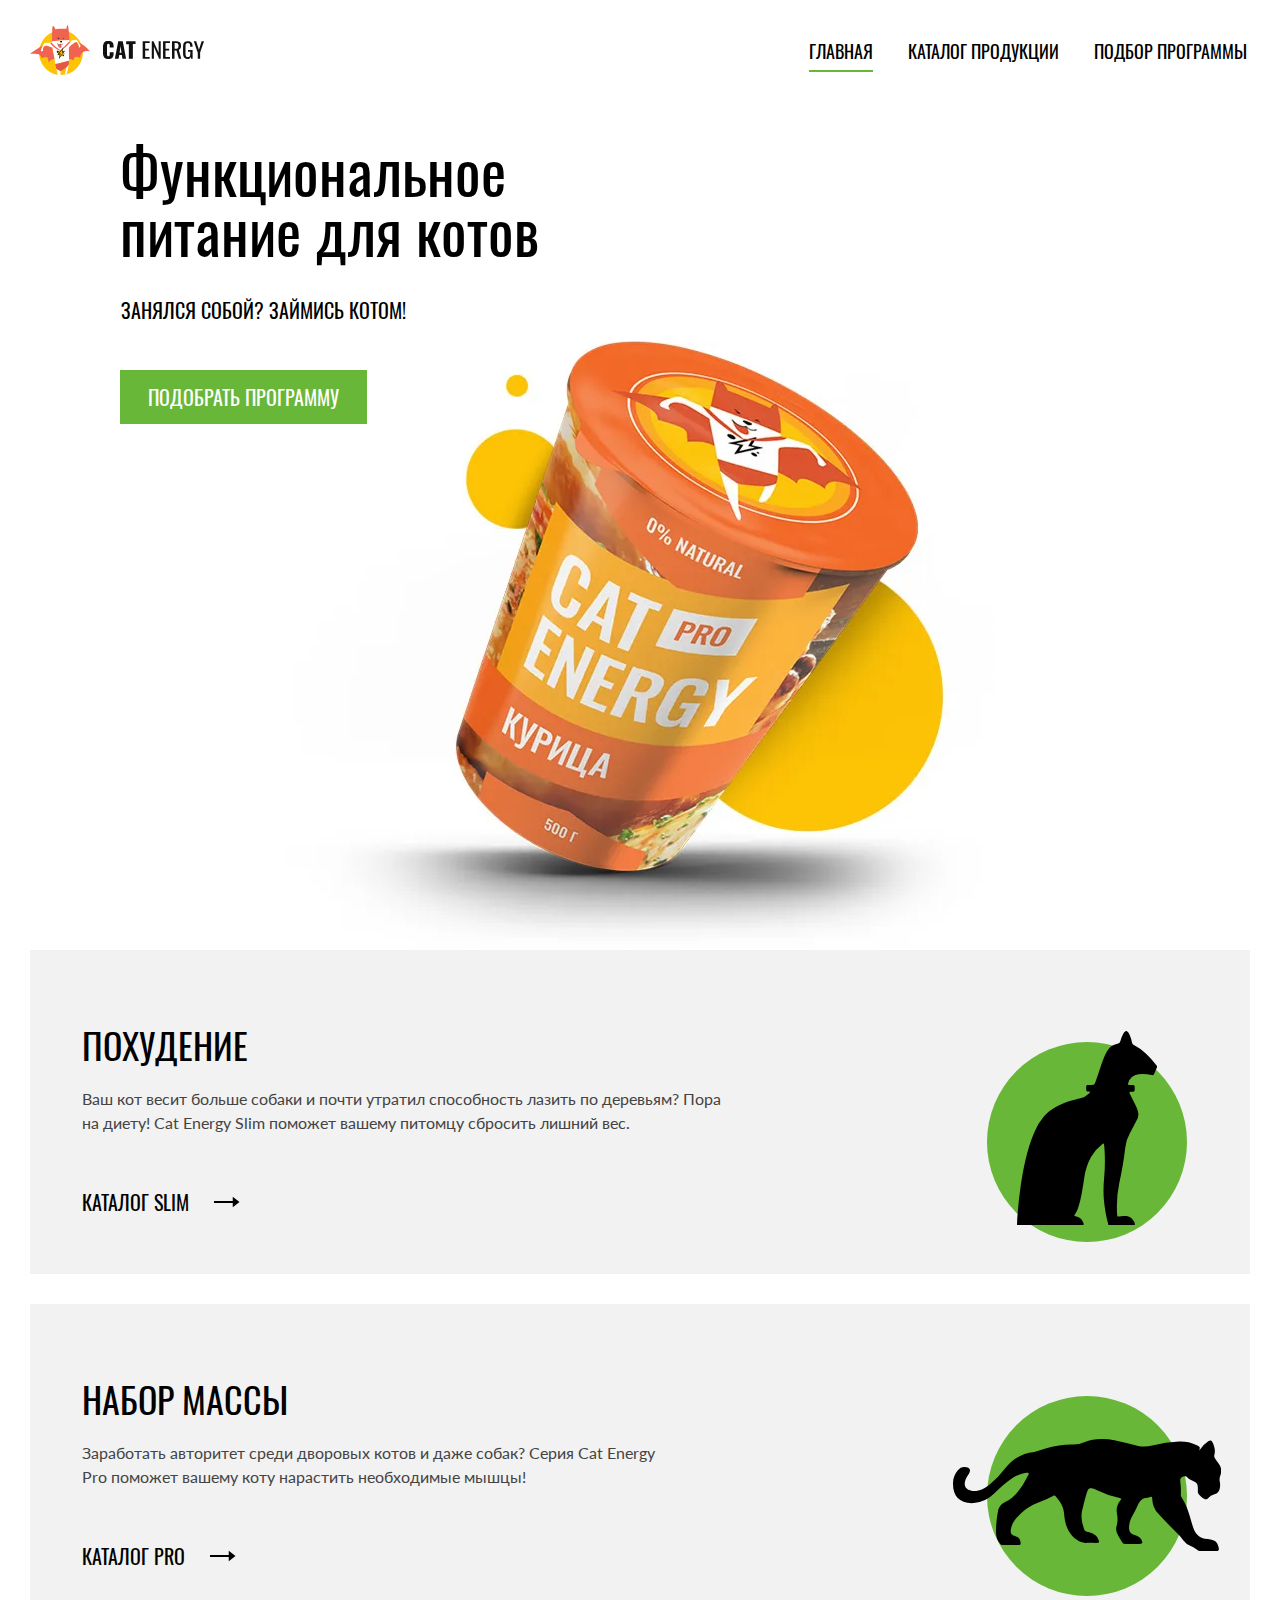
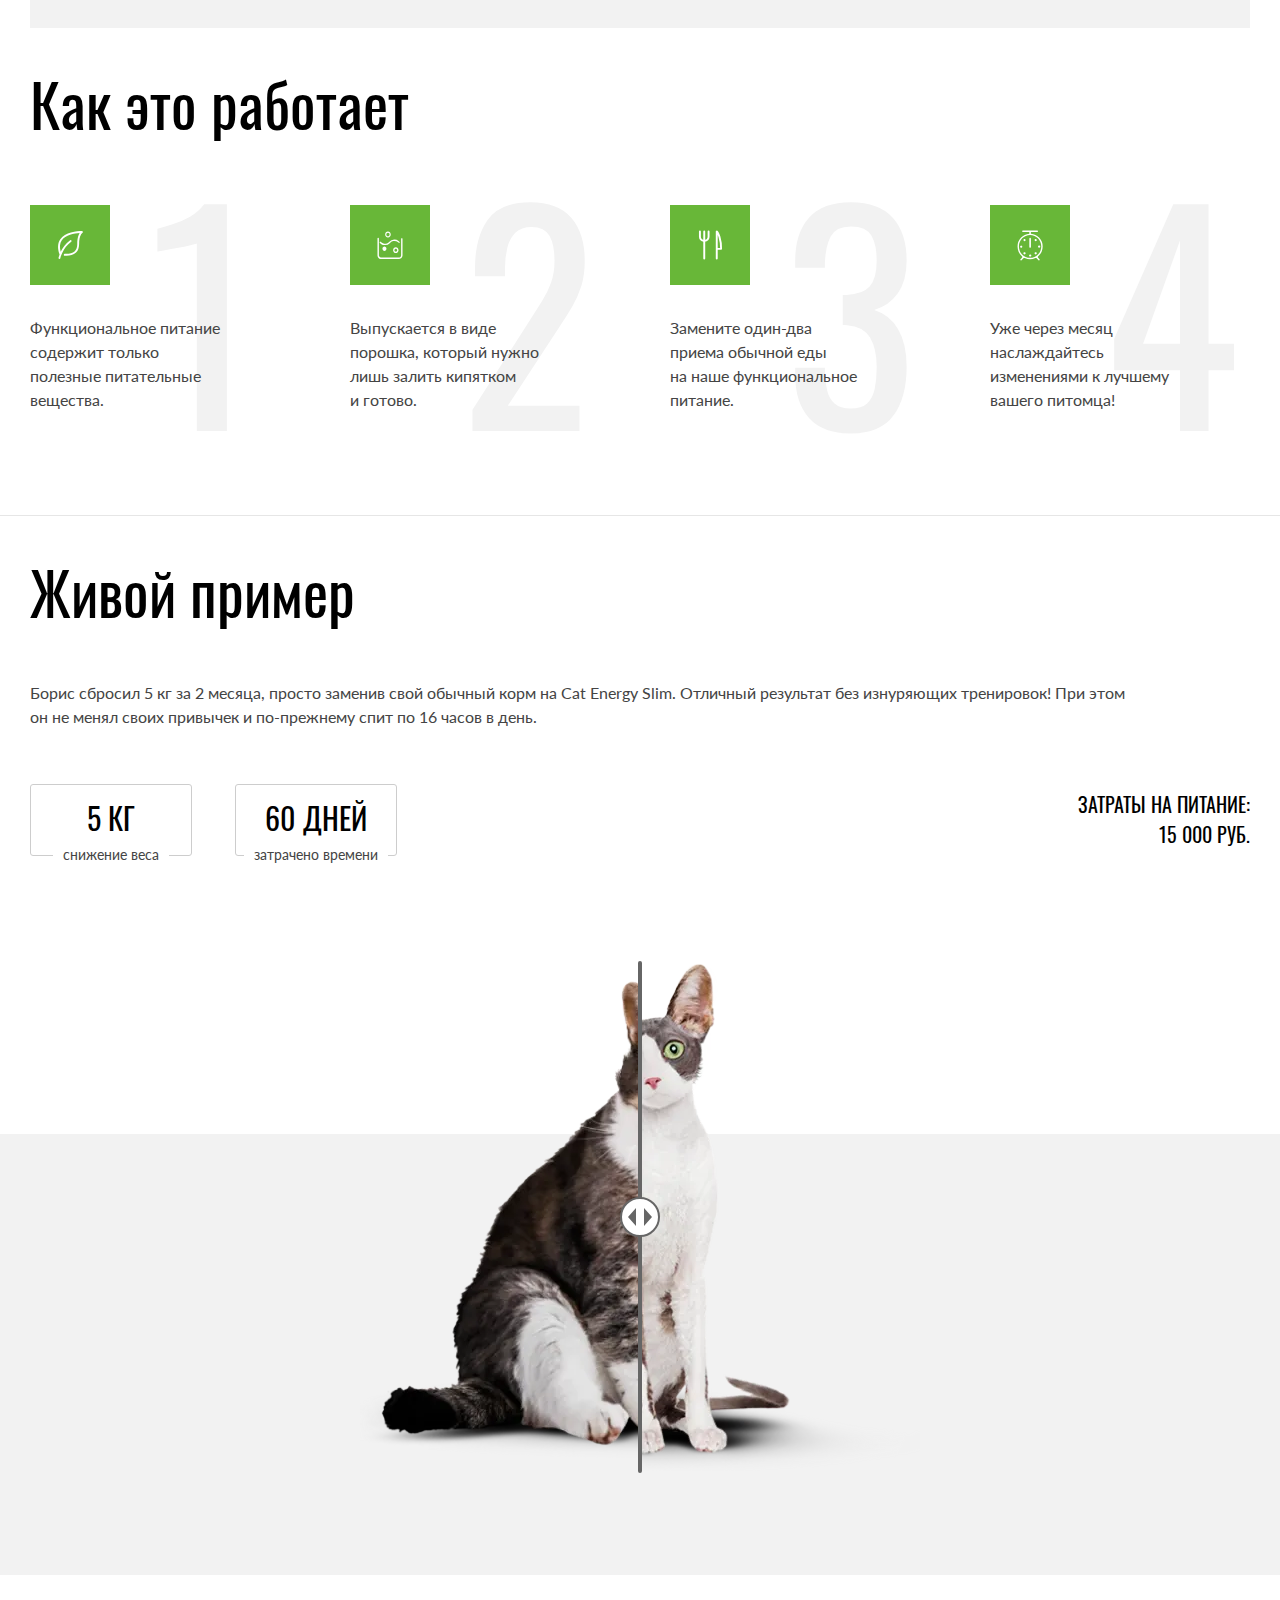
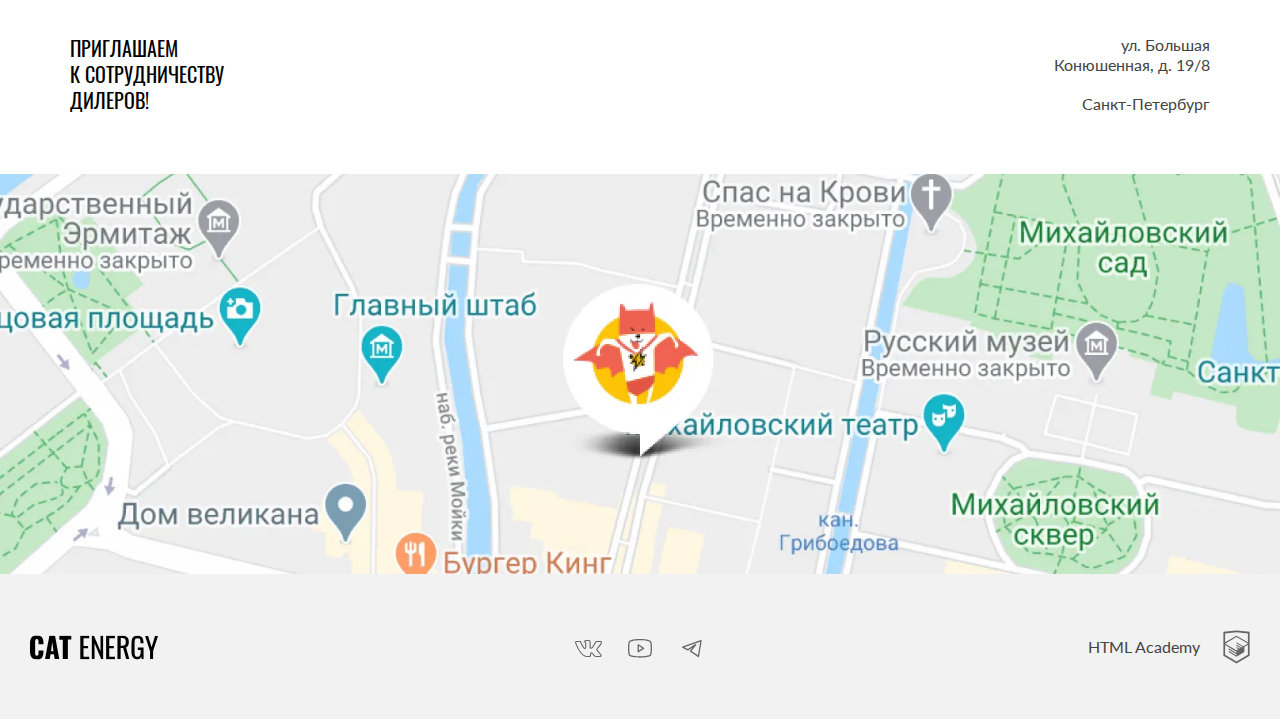
==== commit 49430057: "Deploying to gh-pages from @ MariAndreevna/833111-cat-energy-2@39625ce830700e318c70baed547bdecabb0ce" ====
--- a/index.html
+++ b/index.html
@@ -1 +1 @@
-<!DOCTYPE html><html class="page" lang="ru"><head><meta charset="UTF-8"><title>HTML Academy: Кэт энерджи</title><meta name="viewport" content="width=device-width,initial-scale=1"><link rel="stylesheet" href="styles/styles.css"><link rel="icon" href="favicon.ico" sizes="32x32"><link rel="icon" href="favicons/icon.svg" type="image/svg+xml"><link rel="apple-touch-icon" href="favicons/apple.png" sizes="180x180"><link rel="manifest" href="manifest.webmanifest"></head><body class="page__body"><header class="main-header main-header--with-background"><div class="main-header__main-navigation container"><a class="main-header__logo-link" href="index.html" aria-current="page"><picture><source width="70" height="59" type="image/svg+xml" media="(min-width: 1439px)" srcset="images/logo-desktop.svg"><source width="60" height="50" type="image/svg+xml" media="(min-width: 767px)" srcset="images/logo-tablet.svg"><img class="main-header__logo" src="images/logo-mobile.svg" width="33" height="38" alt="Логотип компании"></picture><picture><source width="118" height="18" type="image/svg+xml" media="(min-width: 1440px)" srcset="images/logo-name-desktop.svg"><img class="main-header__logo-name" src="images/logo-name.svg" width="101" height="18" alt="Cat Energy"></picture></a><nav class="main-header__navigation"><button class="main-header__toggle" type="button"><span class="visually-hidden">Открыть меню</span></button><ul class="main-header__nav-list main-header__nav-list--with-background main-header__nav-list--no-js"><li class="main-header__nav-item"><a class="main-header__nav-link main-header__nav-link--with-background" href="index.html" aria-current="page">Главная</a></li><li class="main-header__nav-item"><a class="main-header__nav-link" href="catalog.html">Каталог продукции</a></li><li class="main-header__nav-item"><a class="main-header__nav-link" href="#">Подбор программы</a></li></ul></nav></div><div class="main-header__food-advertising advertising container"><h1 class="advertising__title">Функциональное <span class="span-wrap">питание для котов</span></h1><p class="advertising__description">Занялся собой? Займись котом!</p><picture><source width="709" height="609" type="image/webp" media="(min-width: 767px) and (max-width: 1439px)" srcset="images/index-can-tablet@1x.webp, images/index-can-tablet@2x.webp 2x"><source width="552" height="499" type="image/webp" media="(min-width: 1439px)" srcset="images/index-can-desktop@1x.webp, images/index-can-desktop@2x.webp 2x"><source width="280" height="270" type="image/webp" srcset="images/index-can-mobile@1x.webp, images/index-can-mobile@2x.webp 2x"><source width="709" height="609" type="image/png" media="(min-width: 767px) and (max-width: 1439px)" srcset="images/index-can-tablet@1x.png, images/index-can-tablet@2x.png 2x"><source width="552" height="499" type="image/png" media="(min-width: 1439px)" srcset="images/index-can-desktop@1x.png, images/index-can-desktop@2x.png 2x"><img class="advertising__image" src="images/index-can-mobile@1x.png" srcset="images/index-can-mobile@2x.png 2x" width="280" height="270" alt="Упаковка питания Cat Energy"></picture><a class="advertising__link button" href="#">Подобрать программу</a></div></header><main class="main-container"><section class="diet-plans"><div class="diet-plans__wrap container"><h2 class="visually-hidden">Подбор программы питания</h2><ul class="diet-plans__list"><li class="diet-plans__item diet-plans__item--slim"><div class="diet-plans__container"><h3 class="diet-plans__title diet-plans__title--slim">Похудение</h3><p class="diet-plans__description">Ваш кот весит больше собаки&nbsp;и почти утратил способность лазить по&nbsp;деревьям? Пора на&nbsp;диету! Cat Energy Slim поможет вашему питомцу сбросить лишний вес.</p><a class="diet-plans__link" href="#">Каталог Slim</a></div></li><li class="diet-plans__item diet-plans__item--pro"><div class="diet-plans__container"><h3 class="diet-plans__title diet-plans__title--pro">Набор массы</h3><p class="diet-plans__description">Заработать авторитет среди дворовых котов и&nbsp;даже собак? Серия Cat Energy Pro поможет вашему коту нарастить необходимые мышцы!</p><a class="diet-plans__link" href="#">Каталог PRO</a></div></li></ul></div></section><section class="advantages"><div class="advantages__container container"><h2 class="advantages__title">Как это работает</h2><ol class="advantages__list"><li class="advantages__item advantages__item--leaf">Функциональное питание содержит только полезные питательные вещества.</li><li class="advantages__item advantages__item--can">Выпускается в&nbsp;виде порошка, который нужно лишь залить кипятком и&nbsp;готово.</li><li class="advantages__item advantages__item--eat">Замените один-два приема обычной еды на&nbsp;наше функциональное питание.</li><li class="advantages__item advantages__item--clock">Уже через месяц наслаждайтесь изменениями к лучшему<br>вашего питомца!</li></ol></div></section><section class="example"><div class="example__container container"><h2 class="example__title">Живой пример</h2><p class="example__description">Борис сбросил 5&nbsp;кг за&nbsp;2&nbsp;месяца, просто заменив свой обычный корм на&nbsp;Cat Energy Slim. Отличный результат без&nbsp;изнуряющих тренировок! При этом он&nbsp;не&nbsp;менял&nbsp;своих привычек и&nbsp;по-прежнему спит по&nbsp;16&nbsp;часов в&nbsp;день.</p><div class="example__results-container"><p class="example__results"><span class="example__inner-text">5 КГ</span> <span class="example__overlay-text example__overlay-text--weight">снижение веса</span></p><p class="example__results"><span class="example__inner-text">60 ДНЕЙ</span> <span class="example__overlay-text example__overlay-text--time">затрачено времени</span></p><p class="example__expenses">Затраты на питание: <span class="span-wrap">15 000 Руб.</span></p></div><div class="example__slider slider"><picture><source width="560" height="512" type="image/webp" media="(min-width: 767px)" srcset="images/slider-before@1x.webp, images/slider-before@2x.webp 2x"><source width="280" height="256" type="image/webp" srcset="images/slider-before-mobile@1x.webp, images/slider-before-mobile@2x.webp 2x"><source width="560" height="512" type="image/png" media="(min-width: 767px)" srcset="images/slider-before@1x.png, images/slider-before@2x.png 2x"><img class="slider__image slider__image--fat" src="images/slider-before-mobile@1x.png" srcset="images/slider-before-mobile@2x.png 2x" width="280" height="256" alt="Толстый кот"></picture><picture><source width="560" height="512" type="image/webp" media="(min-width: 767px)" srcset="images/slider-after@1x.webp, images/slider-after@2x.webp 2x"><source width="280" height="256" type="image/webp" srcset="images/slider-after-mobile@1x.webp, images/slider-after-mobile@2x.webp 2x"><source width="560" height="512" type="image/png" media="(min-width: 767px)" srcset="images/slider-after@1x.png, images/slider-after@2x.png 2x"><img class="slider__image slider__image--skinny" src="images/slider-after-mobile@1x.png" srcset="images/slider-after-mobile@2x.png" width="280" height="256" alt="Худой кот"></picture><label class="visually-hidden" for="slider-range">Показать картинку до или после</label> <input class="slider__range-js" type="range" name="slider-range" min="0" max="100" value="50" step="1" id="slider-range"><div class="slider__tools"></div></div></div></section></main><footer class="page-footer"><div class="page-footer__contacts contacts container"><p class="contacts__invitation">Приглашаем <span class="span-wrap">к сотрудничеству</span><span class="span-wrap">дилеров!</span></p><address class="contacts__address">ул. Большая Конюшенная, д. 19/8 <span class="span-wrap">Санкт-Петербург</span></address></div><div class="page-footer__map" id="map"></div><div class="page-footer__container container"><div class="page-footer__wrap"><a class="page-footer__logo-name" href="index.html"><span class="visually-hidden">Cat Energy</span> <svg viewBox="0 0 128 25" xmlns="http://www.w3.org/2000/svg"><g clip-path="url(#a)"><path d="M1.62 22.46a9.43 9.43 0 0 1-1.6-5.72v-8.48a9.56 9.56 0 0 1 1.5-5.82c1.1-1.33 2.8-1.94 5.31-1.94 2.5 0 4.1.61 5.1 1.74a7.43 7.43 0 0 1 1.51 5v2.04h-4.9v-2.35a5.4 5.4 0 0 0-.3-2.04 1.42 1.42 0 0 0-1.4-.82c-.71 0-1.21.2-1.41.72a6.72 6.72 0 0 0-.3 2.25v10.92a4.3 4.3 0 0 0 .4 2.15c.2.5.7.71 1.4.71s1.1-.2 1.3-.71c.23-.7.33-1.42.3-2.15v-2.45h4.91v2.05a7.92 7.92 0 0 1-1.5 5.1c-1 1.23-2.7 1.84-5.1 1.84-2.41-.1-4.22-.71-5.22-2.04Zm17.73-21.66h5.7l4.21 23.3h-4.6l-.8-4.91h-3.31l-.8 4.9h-4.7l4.3-23.28Zm4.1 15.33-1.2-9.1-1.2 9.1h2.4Zm9.32-11.44h-3.4v-3.88h11.9v3.77h-3.4v19.51h-5.1v-19.4Zm17.63-3.89h8.8v2.46h-5.7v7.66h4.6v2.35h-4.6v8.57h5.7v2.35h-8.9v-23.38h.1Zm11.4 0h2.21l6.51 15.43v-15.42h2.6v23.28h-2l-6.6-15.93v15.93h-2.71v-23.28Zm14.33 0h8.81v2.46h-5.7v7.66h4.6v2.35h-4.6v8.57h5.7v2.35h-8.81v-23.38Zm11.41 0h4.61a7.9 7.9 0 0 1 5.1 1.44c1.1.91 1.6 2.55 1.6 4.7 0 2.96-.9 4.8-2.8 5.4l3.21 11.65h-3.1l-3-10.93h-2.51v10.93h-3.2v-23.18h.1Zm4.41 10.01c1.03.1 2.06-.2 2.9-.81.6-.51.9-1.53.9-3.07a6.72 6.72 0 0 0-.3-2.24 2.58 2.58 0 0 0-1.1-1.23 4.49 4.49 0 0 0-2.2-.4h-1.4v7.65h1.2v.1Zm10.91 11.55a10.49 10.49 0 0 1-1.4-5.93v-7.76a17 17 0 0 1 .5-4.4c.34-1.06 1-2 1.9-2.65 1.12-.67 2.41-1 3.71-.92 2.1 0 3.6.51 4.5 1.64a7.93 7.93 0 0 1 1.41 5.1v.82h-3v-.71c0-.86-.07-1.71-.2-2.56a2.05 2.05 0 0 0-.8-1.32 3.05 3.05 0 0 0-1.9-.51 2.96 2.96 0 0 0-2.01.6 2.3 2.3 0 0 0-.8 1.64c-.13.92-.2 1.84-.2 2.76v8.68a9.43 9.43 0 0 0 .6 3.88c.4.82 1.2 1.12 2.4 1.12a2.38 2.38 0 0 0 2.4-1.22c.53-1.3.77-2.69.7-4.09v-1.63h-2.9v-2.35h5.81v11.54h-2l-.3-2.65a4.17 4.17 0 0 1-1.56 2.2c-.74.53-1.64.8-2.55.76a4.92 4.92 0 0 1-4.3-2.04Zm17.13-6.44-4.9-15.01h3l3.5 11.23 3.4-11.23h3.01l-4.9 15.01v8.17h-3.01v-8.17h-.1Z"/></g><defs><clipPath id="a"><path transform="translate(0 .5)" d="M0 0h128v24h-128z"/></clipPath></defs></svg></a></div><div class="page-footer__wrap"><ul class="page-footer__social social"><li class="social__item"><a class="social__link social__link--vk" href="#"><span class="visually-hidden">Вконтакте</span></a></li><li class="social__item"><a class="social__link social__link--youtube" href="#"><span class="visually-hidden">YouTube</span></a></li><li class="social__item"><a class="social__link social__link--telegram" href="#"><span class="visually-hidden">Telegram</span></a></li></ul></div><div class="page-footer__partner page-footer__wrap"><a class="page-footer__partner-link" href="https://htmlacademy.ru/intensive/adaptive"><span class="page-footer__partner-title">HTML Academy</span></a></div></div></footer><script src="scripts/index.js" defer="defer"></script><script src="https://api-maps.yandex.ru/2.1/?apikey=d6d1a9e7-48aa-4537-a2dd-128d42ff3378&lang=ru_RU" defer="defer"></script><script src="scripts/map.js" defer="defer"></script><script src="scripts/slider.js" defer="defer"></script></body></html>+<!DOCTYPE html><html class="page" lang="ru"><head><meta charset="UTF-8"><title>HTML Academy: Кэт энерджи</title><meta name="viewport" content="width=device-width,initial-scale=1"><link rel="stylesheet" href="styles/styles.css"><link rel="icon" href="favicon.ico" sizes="32x32"><link rel="icon" href="favicons/icon.svg" type="image/svg+xml"><link rel="apple-touch-icon" href="favicons/apple.png" sizes="180x180"><link rel="manifest" href="manifest.webmanifest"></head><body class="page__body"><header class="main-header main-header--with-background"><div class="main-header__main-navigation container"><a class="main-header__logo-link" href="index.html" aria-current="page"><picture><source width="70" height="59" type="image/svg+xml" media="(min-width: 1439px)" srcset="images/logo-desktop.svg"><source width="60" height="50" type="image/svg+xml" media="(min-width: 767px)" srcset="images/logo-tablet.svg"><img class="main-header__logo" src="images/logo-mobile.svg" width="33" height="38" alt="Логотип компании"></picture><picture><source width="118" height="18" type="image/svg+xml" media="(min-width: 1440px)" srcset="images/logo-name-desktop.svg"><img class="main-header__logo-name" src="images/logo-name.svg" width="101" height="18" alt="Cat Energy"></picture></a><nav class="main-header__navigation"><button class="main-header__toggle main-header__toggle--no-js" type="button"><span class="visually-hidden">Открыть меню</span></button><ul class="main-header__nav-list main-header__nav-list--with-background main-header__nav-list--no-js"><li class="main-header__nav-item"><a class="main-header__nav-link main-header__nav-link--with-background" href="index.html" aria-current="page">Главная</a></li><li class="main-header__nav-item"><a class="main-header__nav-link" href="catalog.html">Каталог продукции</a></li><li class="main-header__nav-item"><a class="main-header__nav-link" href="#">Подбор программы</a></li></ul></nav></div><div class="main-header__food-advertising advertising container"><h1 class="advertising__title">Функциональное <span class="span-wrap">питание для котов</span></h1><p class="advertising__description">Занялся собой? Займись котом!</p><picture><source width="709" height="609" type="image/webp" media="(min-width: 767px) and (max-width: 1439px)" srcset="images/index-can-tablet@1x.webp, images/index-can-tablet@2x.webp 2x"><source width="552" height="499" type="image/webp" media="(min-width: 1439px)" srcset="images/index-can-desktop@1x.webp, images/index-can-desktop@2x.webp 2x"><source width="280" height="270" type="image/webp" srcset="images/index-can-mobile@1x.webp, images/index-can-mobile@2x.webp 2x"><source width="709" height="609" type="image/png" media="(min-width: 767px) and (max-width: 1439px)" srcset="images/index-can-tablet@1x.png, images/index-can-tablet@2x.png 2x"><source width="552" height="499" type="image/png" media="(min-width: 1439px)" srcset="images/index-can-desktop@1x.png, images/index-can-desktop@2x.png 2x"><img class="advertising__image" src="images/index-can-mobile@1x.png" srcset="images/index-can-mobile@2x.png 2x" width="280" height="270" alt="Упаковка питания Cat Energy"></picture><a class="advertising__link button" href="#">Подобрать программу</a></div></header><main class="main-container"><section class="diet-plans"><div class="diet-plans__wrap container"><h2 class="visually-hidden">Подбор программы питания</h2><ul class="diet-plans__list"><li class="diet-plans__item diet-plans__item--slim"><h3 class="diet-plans__title diet-plans__title--slim">Похудение</h3><p class="diet-plans__description">Ваш кот весит больше собаки&nbsp;и почти утратил способность лазить по&nbsp;деревьям? Пора на&nbsp;диету! Cat Energy Slim поможет вашему питомцу сбросить лишний вес.</p><a class="diet-plans__link" href="#">Каталог Slim</a></li><li class="diet-plans__item diet-plans__item--pro"><div class="diet-plans__container"><h3 class="diet-plans__title diet-plans__title--pro">Набор массы</h3><p class="diet-plans__description">Заработать авторитет среди дворовых котов и&nbsp;даже собак? Серия Cat Energy Pro поможет вашему коту нарастить необходимые мышцы!</p><a class="diet-plans__link" href="#">Каталог PRO</a></div></li></ul></div></section><section class="advantages"><div class="advantages__container container"><h2 class="advantages__title">Как это работает</h2><ol class="advantages__list"><li class="advantages__item advantages__item--leaf">Функциональное питание содержит только полезные питательные вещества.</li><li class="advantages__item advantages__item--can">Выпускается в&nbsp;виде порошка, который нужно лишь залить кипятком и&nbsp;готово.</li><li class="advantages__item advantages__item--eat">Замените один-два приема обычной еды на&nbsp;наше функциональное питание.</li><li class="advantages__item advantages__item--clock">Уже через месяц наслаждайтесь изменениями к лучшему<br>вашего питомца!</li></ol></div></section><section class="example"><div class="example__container container"><h2 class="example__title">Живой пример</h2><p class="example__description">Борис сбросил 5&nbsp;кг за&nbsp;2&nbsp;месяца, просто заменив свой обычный корм на&nbsp;Cat Energy Slim. Отличный результат без&nbsp;изнуряющих тренировок! При этом он&nbsp;не&nbsp;менял&nbsp;своих привычек и&nbsp;по-прежнему спит по&nbsp;16&nbsp;часов в&nbsp;день.</p><div class="example__results-container"><p class="example__results"><span class="example__inner-text">5 КГ</span> <span class="example__overlay-text example__overlay-text--weight">снижение веса</span></p><p class="example__results"><span class="example__inner-text">60 ДНЕЙ</span> <span class="example__overlay-text example__overlay-text--time">затрачено времени</span></p><p class="example__expenses">Затраты на питание: <span class="span-wrap">15 000 Руб.</span></p></div><div class="example__slider slider"><picture><source width="560" height="512" type="image/webp" media="(min-width: 767px)" srcset="images/slider-before@1x.webp, images/slider-before@2x.webp 2x"><source width="280" height="256" type="image/webp" srcset="images/slider-before-mobile@1x.webp, images/slider-before-mobile@2x.webp 2x"><source width="560" height="512" type="image/png" media="(min-width: 767px)" srcset="images/slider-before@1x.png, images/slider-before@2x.png 2x"><img class="slider__image slider__image--fat" src="images/slider-before-mobile@1x.png" srcset="images/slider-before-mobile@2x.png 2x" width="280" height="256" alt="Толстый кот"></picture><picture><source width="560" height="512" type="image/webp" media="(min-width: 767px)" srcset="images/slider-after@1x.webp, images/slider-after@2x.webp 2x"><source width="280" height="256" type="image/webp" srcset="images/slider-after-mobile@1x.webp, images/slider-after-mobile@2x.webp 2x"><source width="560" height="512" type="image/png" media="(min-width: 767px)" srcset="images/slider-after@1x.png, images/slider-after@2x.png 2x"><img class="slider__image slider__image--skinny" src="images/slider-after-mobile@1x.png" srcset="images/slider-after-mobile@2x.png" width="280" height="256" alt="Худой кот"></picture><label class="visually-hidden" for="slider-range">Показать картинку до или после</label> <input class="slider__range-js" type="range" name="slider-range" min="0" max="100" value="50" step="1" id="slider-range"><div class="slider__tools"></div></div></div></section></main><footer class="page-footer"><div class="page-footer__contacts contacts container"><p class="contacts__invitation">Приглашаем <span class="span-wrap">к сотрудничеству</span><span class="span-wrap">дилеров!</span></p><address class="contacts__address">ул. Большая Конюшенная, д. 19/8 <span class="span-wrap">Санкт-Петербург</span></address></div><div class="page-footer__map" id="map"></div><div class="page-footer__container container"><div class="page-footer__wrap"><a class="page-footer__logo-name" href="index.html"><span class="visually-hidden">Cat Energy</span> <svg viewBox="0 0 128 25" xmlns="http://www.w3.org/2000/svg"><g clip-path="url(#a)"><path d="M1.62 22.46a9.43 9.43 0 0 1-1.6-5.72v-8.48a9.56 9.56 0 0 1 1.5-5.82c1.1-1.33 2.8-1.94 5.31-1.94 2.5 0 4.1.61 5.1 1.74a7.43 7.43 0 0 1 1.51 5v2.04h-4.9v-2.35a5.4 5.4 0 0 0-.3-2.04 1.42 1.42 0 0 0-1.4-.82c-.71 0-1.21.2-1.41.72a6.72 6.72 0 0 0-.3 2.25v10.92a4.3 4.3 0 0 0 .4 2.15c.2.5.7.71 1.4.71s1.1-.2 1.3-.71c.23-.7.33-1.42.3-2.15v-2.45h4.91v2.05a7.92 7.92 0 0 1-1.5 5.1c-1 1.23-2.7 1.84-5.1 1.84-2.41-.1-4.22-.71-5.22-2.04Zm17.73-21.66h5.7l4.21 23.3h-4.6l-.8-4.91h-3.31l-.8 4.9h-4.7l4.3-23.28Zm4.1 15.33-1.2-9.1-1.2 9.1h2.4Zm9.32-11.44h-3.4v-3.88h11.9v3.77h-3.4v19.51h-5.1v-19.4Zm17.63-3.89h8.8v2.46h-5.7v7.66h4.6v2.35h-4.6v8.57h5.7v2.35h-8.9v-23.38h.1Zm11.4 0h2.21l6.51 15.43v-15.42h2.6v23.28h-2l-6.6-15.93v15.93h-2.71v-23.28Zm14.33 0h8.81v2.46h-5.7v7.66h4.6v2.35h-4.6v8.57h5.7v2.35h-8.81v-23.38Zm11.41 0h4.61a7.9 7.9 0 0 1 5.1 1.44c1.1.91 1.6 2.55 1.6 4.7 0 2.96-.9 4.8-2.8 5.4l3.21 11.65h-3.1l-3-10.93h-2.51v10.93h-3.2v-23.18h.1Zm4.41 10.01c1.03.1 2.06-.2 2.9-.81.6-.51.9-1.53.9-3.07a6.72 6.72 0 0 0-.3-2.24 2.58 2.58 0 0 0-1.1-1.23 4.49 4.49 0 0 0-2.2-.4h-1.4v7.65h1.2v.1Zm10.91 11.55a10.49 10.49 0 0 1-1.4-5.93v-7.76a17 17 0 0 1 .5-4.4c.34-1.06 1-2 1.9-2.65 1.12-.67 2.41-1 3.71-.92 2.1 0 3.6.51 4.5 1.64a7.93 7.93 0 0 1 1.41 5.1v.82h-3v-.71c0-.86-.07-1.71-.2-2.56a2.05 2.05 0 0 0-.8-1.32 3.05 3.05 0 0 0-1.9-.51 2.96 2.96 0 0 0-2.01.6 2.3 2.3 0 0 0-.8 1.64c-.13.92-.2 1.84-.2 2.76v8.68a9.43 9.43 0 0 0 .6 3.88c.4.82 1.2 1.12 2.4 1.12a2.38 2.38 0 0 0 2.4-1.22c.53-1.3.77-2.69.7-4.09v-1.63h-2.9v-2.35h5.81v11.54h-2l-.3-2.65a4.17 4.17 0 0 1-1.56 2.2c-.74.53-1.64.8-2.55.76a4.92 4.92 0 0 1-4.3-2.04Zm17.13-6.44-4.9-15.01h3l3.5 11.23 3.4-11.23h3.01l-4.9 15.01v8.17h-3.01v-8.17h-.1Z"/></g><defs><clipPath id="a"><path transform="translate(0 .5)" d="M0 0h128v24h-128z"/></clipPath></defs></svg></a></div><div class="page-footer__wrap"><ul class="page-footer__social social"><li class="social__item"><a class="social__link social__link--vk" href="#"><span class="visually-hidden">Вконтакте</span></a></li><li class="social__item"><a class="social__link social__link--youtube" href="#"><span class="visually-hidden">YouTube</span></a></li><li class="social__item"><a class="social__link social__link--telegram" href="#"><span class="visually-hidden">Telegram</span></a></li></ul></div><div class="page-footer__partner page-footer__wrap"><a class="page-footer__partner-link" href="https://htmlacademy.ru/intensive/adaptive"><span class="page-footer__partner-title">HTML Academy</span></a></div></div></footer><script src="scripts/index.js" defer="defer"></script><script src="https://api-maps.yandex.ru/2.1/?apikey=d6d1a9e7-48aa-4537-a2dd-128d42ff3378&lang=ru_RU" defer="defer"></script><script src="scripts/map.js" defer="defer"></script><script src="scripts/slider.js" defer="defer"></script></body></html>--- a/styles/styles.css
+++ b/styles/styles.css
@@ -1 +1 @@
-@font-face{font-family:Lato;font-weight:400;font-style:normal;font-display:swap;src:url(../fonts/lato/Lato-Regular.woff2)format("woff2")}@font-face{font-family:Oswald;font-weight:400;font-style:normal;font-display:swap;src:url(../fonts/oswald/oswaldregular.woff2)format("woff2")}*,:before,:after{box-sizing:border-box}.visually-hidden{white-space:nowrap;-webkit-clip-path:inset(100%);clip-path:inset(100%);clip:rect(0 0 0 0);border:0;width:1px;height:1px;margin:-1px;padding:0;position:absolute;overflow:hidden}.span-wrap{display:block}img{object-fit:contain;max-width:100%;height:auto}body{color:#000;flex-direction:column;min-height:100vh;margin:0 auto;font-family:Oswald,Arial Narrow,arial,sans-serif;font-size:16px;line-height:24px;display:flex}.button{color:#fff;text-transform:uppercase;text-align:center;cursor:pointer;background-color:#68b738;border:none;font-family:inherit;font-size:16px;line-height:20px;text-decoration:none;display:inline-block}.button:not(:disabled):hover{background-color:#5eaa2f}.button:not(:disabled):active{color:#ffffff4d}.button:disabled{opacity:.5;background-color:#cdcdcd}.container{padding:0 20px}@media (width>=767px){.container{padding:0 30px}}@media (width>=1439px){.container{max-width:1440px;margin:0 auto;padding:0 110px}}.main-container{flex:1}.main-header--with-background{position:relative}.main-header--with-background:before,.main-header--with-background:after{content:"";z-index:-1;width:100%;height:53%;position:absolute;top:66px}.main-header--with-background:after{opacity:.85;pointer-events:none;background-color:#68b738}.main-header--with-background:before{background-color:#4e4d4d;background-image:url(../images/index-background-mobile@2x.jpg);background-position:top;background-repeat:no-repeat;background-size:cover}@media (width>=767px){.main-header:before,.main-header:after{content:none}}@media (width>=1439px){.main-header--with-background:after{content:"";width:50%;height:100%;top:0;right:0}.main-header--with-background:before{content:"";background-image:url(../images/index-background-desktop@2x.jpg);background-position:100% 0;background-size:contain;width:50%;height:100%;top:0;right:0}}.main-header__main-navigation{align-items:flex-start;padding-top:13px;padding-bottom:15px;display:flex;position:relative}@media (width>=767px){.main-header__main-navigation{padding-top:25px;padding-bottom:65px}}@media (width>=1439px){.main-header__main-navigation{padding-top:55px;padding-bottom:74px}}.main-header__logo-link{text-decoration:none}.main-header__logo-link:hover{opacity:.8}.main-header__logo-link:active{opacity:.6}@media (width>=767px){.main-header__logo-link{align-items:center;gap:13px;display:flex}}@media (width>=1439px){.main-header__logo-link{gap:14px}}.main-header__navigation{margin-left:auto;margin-right:3px}@media (width>=1439px){.main-header__navigation{width:478px;margin-right:0}}.main-header__logo{width:33px;height:38px;display:block}@media (width>=767px){.main-header__logo{width:60px;height:50px}}@media (width>=1439px){.main-header__logo{width:70px;height:59px}}.main-header__logo-name{width:101px;height:18px;display:block}@media (width<=766px){.main-header__logo-name{position:absolute;top:50%;left:50%;transform:translate(-50%,-50%)}}@media (width>=1439px){.main-header__logo-name{width:118px;height:21px}}@media (width<=767px){.main-header__toggle{cursor:pointer;z-index:10;background-color:#0000;border:0;width:24px;height:24px;padding:0;position:absolute;transform:translate(-92%,27%)}.main-header__toggle:before,.main-header__toggle:after{content:"";transform-origin:0;background-color:#000;background-position:50%;width:24px;height:2px;transition:box-shadow .3s,transform .3s,left .3s,color .3s;position:absolute;left:0;right:0}.main-header__toggle:before{top:2px;left:auto;box-shadow:0 8px #000}.main-header__toggle:after{bottom:3px;left:auto}.main-header__toggle--open:before{left:7px;transform:rotate(46deg);box-shadow:0 0 #000}.main-header__toggle--open:after{left:7px;transform:rotate(-47deg)}.main-header__toggle:hover{opacity:.6}.main-header__toggle:active{opacity:.3}}@media (width>=767px){.main-header__toggle{display:none}}.main-header__nav-list{z-index:5;color:#000;background-color:#fff;width:100%;margin:0;list-style:none;display:none;position:absolute;top:100%;left:0}.main-header__nav-list--open{padding:0;display:block}.main-header__nav-list--no-js{display:block}@media (width>=767px){.main-header__nav-list{background-color:#0000;flex-wrap:wrap;gap:35px;width:auto;padding:0;display:flex;position:relative}.main-header__nav-list--with-background{color:#000}}@media (width>=1439px){.main-header__nav-list{gap:20px 33px}.main-header__nav-list--with-background{color:#fff}}.main-header__nav-item{text-transform:uppercase;text-align:center;border-top:1px solid #e6e6e6;font-size:20px;line-height:20px;position:relative}@media (width>=767px){.main-header__nav-item{border-top:none}}.main-header__nav-link{color:inherit;margin:0;padding:22px 0 24px;text-decoration:none;display:block}.main-header__nav-link:hover{opacity:.6}.main-header__nav-link:active{opacity:.3}@media (width>=767px){.main-header__nav-link{padding:14px 0 9px;font-size:18px;line-height:24px;position:relative}.main-header__nav-link[aria-current=page]:after{content:"";background-color:#68b738;width:100%;height:2px;position:absolute;bottom:0;left:0}}@media (width>=1439px){.main-header__nav-link{padding-top:16px;font-size:20px;line-height:30px}.main-header__nav-link--with-background[aria-current=page]:after{background-color:#fff}}.advertising{color:#fff;flex-direction:column;padding-top:27px;padding-bottom:20px;display:flex;position:relative}@media (width>=767px){.advertising{background-color:#0000;background-image:none;padding-top:0;padding-bottom:0}}@media (width>=1439px){.advertising{justify-content:center;align-items:flex-start}}.advertising__title{text-align:center;z-index:3;margin:0 0 25px;font-size:36px;font-weight:400;line-height:36px}@media (width>=767px){.advertising__title{color:#000;text-align:left;margin:0 0 40px 90px;font-size:60px;line-height:60px}}@media (width>=1439px){.advertising__title{z-index:2;width:38%;margin:36px 0 40px 80px}}.advertising__description{text-transform:uppercase;text-align:center;z-index:3;margin:0 0 29px;font-size:14px;line-height:14px}@media (width>=767px){.advertising__description{color:#000;text-align:left;margin:0 0 21px 91px;font-size:20px;line-height:20px}}@media (width>=1439px){.advertising__description{z-index:2;width:38%;margin:0 0 52px 80px}}.advertising__image{z-index:2;width:280px;height:270px;margin:0 auto 3px;display:block;position:relative}@media (width>=767px){.advertising__image{width:709px;height:609px;margin:-2px auto}}@media (width>=1439px){.advertising__image{width:552px;height:499px;position:absolute;top:0;bottom:54px;left:557px}}.advertising__link{z-index:2;padding:10px 63px}@media (width>=767px){.advertising__link{z-index:2;width:-moz-fit-content;width:fit-content;margin:-575px 0 526px 90px;padding:14px 28px;font-size:20px;line-height:26px}}@media (width>=1439px){.advertising__link{z-index:2;align-self:flex-start;max-width:244px;margin:auto 0 184px 80px;padding:14px 27px;font-size:20px;line-height:26px}}.diet-plans__wrap{padding-bottom:20px}@media (width>=767px){.diet-plans__wrap{padding-top:0;padding-bottom:45px}}@media (width>=1439px){.diet-plans__wrap{padding-top:82px;padding-bottom:71px}}.diet-plans__list{flex-direction:column;gap:20px;margin:0;padding:0;list-style:none;display:flex}@media (width>=767px){.diet-plans__list{gap:30px}}@media (width>=1439px){.diet-plans__list{flex-direction:row;gap:80px}}.diet-plans__item{background-color:#f2f2f2;flex-direction:column;align-items:center;gap:20px;padding:23px 20px 22px;display:flex;position:relative}@media (width>=767px) and (width<=1439px){.diet-plans__item{flex-direction:row-reverse;gap:53px;padding:77px 63px 57px 52px}.diet-plans__item:before{content:"";background-color:#68b738;background-position:50%;background-size:contain;border-radius:50%;flex-shrink:0;width:200px;height:200px;margin-bottom:9px;margin-left:auto;display:inline-block}.diet-plans__item:after{content:"";background-position:50%;background-repeat:no-repeat;background-size:contain;display:inline-block}.diet-plans__item--slim:after{background-image:url(../icons/stack.svg#cat-slim-tablet);width:140px;height:194px;position:absolute;top:81px;right:92px}.diet-plans__item--pro:after{background-image:url(../icons/stack.svg#cat-pro-tablet);width:268px;height:112px;position:absolute;top:136px;right:29px}}@media (width>=1439px){.diet-plans__item{padding:47px 52px 60px}}.diet-plans__container{position:relative}@media (width<=766px){.diet-plans__container:before{content:"";background-color:#d9d9d9;width:100%;height:1px;display:block;position:absolute;bottom:36px}}@media (width>=767px){.diet-plans__container{content:none}}.diet-plans__title{text-transform:uppercase;align-items:center;gap:20px;margin:0 auto 21px;font-size:24px;font-weight:400;line-height:37px;display:flex;position:relative}.diet-plans__title:before,.diet-plans__title:after{content:"";background-position:50%;background-size:contain;display:inline-block}.diet-plans__title:before{background-color:#68b738;border-radius:50%;flex-shrink:0;width:50px;height:50px}.diet-plans__title:after{background-repeat:no-repeat}.diet-plans__title--slim:after{background-image:url(../icons/stack.svg#cat-slim-mobile);width:36px;height:50px;position:absolute;bottom:3px;left:7px}.diet-plans__title--pro:after{background-image:url(../icons/stack.svg#cat-pro-mobile);width:67px;height:28px;position:absolute;left:-7px}@media (width>=767px) and (width<=1439px){.diet-plans__title{margin:0 auto 24px 0;font-size:36px;line-height:36px}.diet-plans__title:before,.diet-plans__title:after{content:none}}@media (width>=1439px){.diet-plans__title{gap:62px;margin:0 auto 39px 0;font-size:36px;line-height:36px}.diet-plans__title:before{width:100px;height:100px}.diet-plans__title--slim:after{background-image:url(../icons/stack.svg#cat-slim-desktop);width:70px;height:97px;bottom:9px;left:15px}.diet-plans__title--pro:after{background-image:url(../icons/stack.svg#cat-pro-desktop);width:134px;height:56px;top:20px;left:-20px}}.diet-plans__description{color:#444;margin:0 auto 44px;font-family:Lato,Helvetica,arial,sans-serif;font-size:14px;line-height:18px}@media (width>=767px){.diet-plans__description{margin:0 auto 52px 0;font-size:16px;line-height:24px}}@media (width>=1439px){.diet-plans__description{width:467px;margin:0 auto 27px 0}}.diet-plans__link{text-transform:uppercase;color:inherit;align-items:center;gap:14px;width:-moz-fit-content;width:fit-content;margin:0 1px;line-height:16px;text-decoration:none;display:flex}.diet-plans__link:after{content:"";background-image:url(../icons/stack.svg#icon_arrow_long);background-position:-8px 50%;background-repeat:no-repeat;background-size:contain;width:35px;height:12px;display:inline-block}.diet-plans__link:hover:after{background-position:-2px 50%}.diet-plans__link:active{opacity:.3}.diet-plans__link:active:after{background-position:-2px 50%}@media (width>=767px){.diet-plans__link{gap:25px;margin:0;font-size:20px;line-height:30px}}.advantages{position:relative}@media (width>=767px) and (width<=1439px){.advantages:after{content:"";background-color:#e6e6e6;width:100%;height:1px;display:block;position:absolute;left:0}}.advantages__container{padding-bottom:49px}@media (width>=767px){.advantages__container{padding-bottom:46px}}@media (width>=1439px){.advantages__container{padding-top:0;padding-bottom:69px}}.advantages__title{margin:0 0 39px;font-size:36px;font-weight:400;line-height:40px}@media (width>=767px){.advantages__title{font-size:60px;line-height:60px}}@media (width>=1439px){.advantages__title{margin-bottom:32px}}.advantages__list{margin:0;padding:0;font-family:Lato,Helvetica,arial,sans-serif;list-style:none}@media (width>=767px){.advantages__list{grid-gap:45px 60px;counter-reset:card-counter;grid-template-columns:repeat(auto-fill,minmax(240px,1fr));display:grid}}@media (width>=1439px){.advantages__list{grid-gap:45px 80px}}.advantages__item{color:#444;align-items:center;gap:20px;margin:0 0 20px;font-family:Lato,Helvetica,arial,sans-serif;font-size:14px;line-height:18px;display:flex}.advantages__item:before{content:"";background-color:#68b738;background-position:50%;background-repeat:no-repeat;flex-shrink:0;width:60px;height:60px}.advantages__item:last-child{margin-bottom:0}.advantages__item--leaf:before{background-image:url(../icons/stack.svg#icon_leaf);background-size:30px 32px}.advantages__item--can:before{background-image:url(../icons/stack.svg#icon_can);background-size:26px 29px}.advantages__item--eat:before{background-image:url(../icons/stack.svg#icon_eat);background-size:25px 30px}.advantages__item--clock:before{background-image:url(../icons/stack.svg#icon_clock);background-size:26px 31px}@media (width<=767px){.advantages__item br{display:none}}@media (width>=767px){.advantages__item{counter-increment:card-counter;z-index:1;flex-direction:column;align-items:flex-start;gap:31px;margin:0;padding-top:32px;padding-bottom:57px;padding-right:70px;font-size:16px;line-height:24px;display:flex;position:relative}.advantages__item:before{width:80px;height:80px}.advantages__item:after{content:counter(card-counter);color:#f2f2f2;z-index:-1;font-family:Oswald,Arial Narrow,arial,sans-serif;font-size:280px;line-height:280px;position:absolute;top:-6px}.advantages__item--leaf:after{left:119px}.advantages__item--can:after{left:111px}.advantages__item--eat:after{left:114px}.advantages__item--clock:after{left:113px}.advantages__item br{display:block}}@media (width>=1439px){.advantages__item{padding-top:40px;padding-bottom:57px;padding-right:0}.advantages__item:after{top:0;left:115px}}.example{background-color:#eaeaea}@media (width>=767px){.example{background-color:#fff;background-image:linear-gradient(#0000 619px,#f2f2f2 0%)}}@media (width>=1439px){.example{background-image:linear-gradient(#0000 135px,#f2f2f2 0%)}}.example__container{padding-top:25px;padding-bottom:40px}@media (width>=767px){.example__container{padding-top:47px;padding-bottom:102px}}@media (width>=1439px){.example__container{padding-top:0;padding-bottom:75px;position:relative}}.example__title{margin:0 0 40px;font-size:36px;font-weight:400;line-height:40px}@media (width>=767px){.example__title{margin:0 0 60px;font-size:60px;line-height:60px}}@media (width>=1439px){.example__title{width:50%;margin:0 0 76px}}.example__description{color:#444;margin:0 0 21px;font-family:Lato,Helvetica,arial,sans-serif;font-size:14px;line-height:18px}@media (width>=767px){.example__description{margin-bottom:54px;font-size:16px;line-height:24px}}@media (width>=1439px){.example__description{width:465px;margin:0;padding-top:70px;padding-bottom:69px}}.example__results-container{flex-wrap:wrap;justify-content:space-around;gap:20px 31px;margin:0 0 20px;display:flex}@media (width>=767px){.example__results-container{justify-content:flex-start;gap:43px;margin-bottom:99px}}@media (width>=1439px){.example__results-container{gap:55px 42px;width:465px;margin-bottom:0}}.example__results{margin:0}.example__inner-text{text-align:center;border:1px solid #cdcdcd;border-radius:3px;width:124px;padding:15px;font-size:24px;display:block}@media (width>=767px){.example__inner-text{width:162px;padding:13px 2px 20px;font-size:30px;line-height:37px}}.example__overlay-text{text-align:center;color:#444;background-color:#eaeaea;width:88px;margin:-10px auto 0;padding:0 12px;font-family:Lato,Helvetica,arial,sans-serif;font-size:12px;line-height:12px;display:block}@media (width>=767px){.example__overlay-text{background-color:#fff;width:-moz-fit-content;width:fit-content;padding:0 10px;font-size:14px;line-height:14px}}@media (width>=1439px){.example__overlay-text{background-color:#f2f2f2}}.example__expenses{text-transform:uppercase;text-align:center;margin:0;font-size:14px;line-height:18px}.example__expenses span{display:inline-block}@media (width>=767px) and (width<=1439px){.example__expenses{text-align:right;margin:11px 0 0 auto;font-size:20px;line-height:20px}.example__expenses span{margin-top:10px;display:block}}@media (width>=767px){.example__expenses{grid-template-columns:174px 90px;gap:63px;font-size:20px;line-height:20px;display:grid}}@media (width>=1439px){.example__expenses{text-align:left}}@media (width>=767px){.product-cards{margin-bottom:74px}}@media (width>=1439px){.product-cards{margin-bottom:71px}}.product-cards__container{padding-top:0;padding-bottom:0;position:relative}@media (width<=767px){.product-cards__container{border-top:1px solid #d9d9d9;padding-top:26px;padding-bottom:25px}.product-cards__container:after{content:"";background-color:#ebebeb;width:100%;height:1px;display:block;position:absolute;left:0}}.product-cards__title{margin:0 0 40px;font-size:36px;font-weight:400;line-height:36px}@media (width>=767px){.product-cards__title{margin:0 0 84px;font-size:60px;line-height:60px}}.product-cards__list{grid-template-columns:repeat(auto-fill,minmax(280px,1fr));gap:0 25px;display:grid}@media (width>=767px){.product-cards__list{gap:58px}}@media (width>=1439px){.product-cards__list{grid-template-columns:repeat(auto-fill,minmax(245px,1fr));gap:63px 80px}}.product-cards__item{flex-direction:column;align-items:center;display:flex}@media (width<=766px){.product-cards__item{grid-template-columns:140px 1fr;padding-top:21px;padding-bottom:25px;display:grid;position:relative}.product-cards__item:before{content:"";background-color:#ebebeb;width:calc(100% + 40px);height:1px;display:block;position:absolute;top:0;left:-20px}}@media (width>=767px){.product-cards__item{background-image:linear-gradient(#fff 81px,#f2f2f2 0);padding:0 37px 40px}}.product-cards__image{object-fit:fill;margin:3px auto 20px;display:block}.product-cards__image-chicken-500{width:68px;height:86px}@media (width>=767px){.product-cards__image-chicken-500{width:161px;height:172px;margin:29px auto 41px}}.product-cards__image-chicken-1000{width:84px;height:100px}@media (width>=767px){.product-cards__image-chicken-1000{width:168px;height:206px;margin:12px auto 24px}}@media (width>=1439px){.product-cards__image-chicken-1000{width:172px;height:196px;margin:18px auto 28px}}.product-cards__image-catalog-fish-500{width:68px;height:78px}@media (width>=767px){.product-cards__image-catalog-fish-500{width:163px;height:174px;margin:30px auto 38px}}.product-cards__image-catalog-fish-1000{width:84px;height:100px}@media (width>=767px){.product-cards__image-catalog-fish-1000{width:168px;height:200px;margin:17px auto 27px}}@media (width>=1439px){.product-cards__image-catalog-fish-1000{width:172px;height:196px;margin:18px auto 29px}}.product-cards__image-catalog-buckwheat-500{width:68px;height:78px}@media (width>=767px){.product-cards__image-catalog-buckwheat-500{width:161px;height:171px;margin:31px auto 40px}}.product-cards__image-catalog-buckwheat-1000{width:84px;height:100px}@media (width>=767px){.product-cards__image-catalog-buckwheat-1000{width:168px;height:200px;margin:18px auto 26px}}@media (width>=1439px){.product-cards__image-catalog-buckwheat-1000{width:172px;height:196px;margin:17px auto 28px}}.product-cards__image-catalog-rice-500{width:72px;height:84px}@media (width>=767px){.product-cards__image-catalog-rice-500{width:163px;height:174px;margin:29px auto 40px}}.product-cards__link{width:95px;margin:0 0 16px;text-decoration:none}@media (width>=767px){.product-cards__link{width:250px;margin-bottom:0}}@media (width>=1439px){.product-cards__link{width:190px;margin-bottom:-9px}}@media (width<=767px){.product-cards__link-image{grid-row:span 2;margin:0 auto;display:block}}.product-cards__description{color:#222;text-transform:uppercase;margin:0;font-size:16px;font-weight:400;line-height:20px;display:block}@media (width>=767px){.product-cards__description{text-align:center;width:150px;margin:0 auto 21px;font-size:20px;line-height:24px}}@media (width>=1439px){.product-cards__description{margin-bottom:32px}}.product-cards__characteristics{grid-template-columns:auto 1fr;margin:0 0 19px;font-size:14px;display:grid}@media (width>=767px){.product-cards__characteristics{grid-template-columns:repeat(2,minmax(125px,auto));gap:6px 0;margin-bottom:33px}}@media (width>=1439px){.product-cards__characteristics{grid-template-columns:repeat(2,minmax(84px,auto));gap:5px 0;margin-bottom:30px}}.product-cards__parameter,.product-cards__value{color:#444;font-family:Lato,Helvetica,arial,sans-serif;font-size:12px;line-height:16px}@media (width>=767px){.product-cards__parameter,.product-cards__value{border-bottom:1px solid #cdcdcd;padding-bottom:4px;font-size:16px;line-height:20px}}@media (width>=1439px){.product-cards__parameter,.product-cards__value{padding-bottom:6px}.product-cards__parameter:last-child,.product-cards__value:last-child{margin-right:2px;padding-bottom:11px}}.product-cards__value{text-align:right;margin-left:0}.product-cards__button{grid-column:span 2;width:100%;padding:10px}@media (width>=767px){.product-cards__button{margin-top:auto}}.show-more{background-image:none;flex-direction:column;gap:0;padding-top:25px;padding-bottom:25px;display:flex}@media (width>=767px){.show-more{border:2px solid #f2f2f2;margin-top:83px;padding-top:48px;padding-bottom:38px}}.show-more__plus{width:30px;height:30px;margin-bottom:23px;position:relative}@media (width>=767px){.show-more__plus{width:60px;height:60px;margin-bottom:50px}}@media (width>=1439px){.show-more__plus{margin-bottom:38px}}.show-more__plus:before,.show-more__plus:after{content:"";background-color:#d3d3d3;position:absolute}.show-more__plus:before{width:100%;height:2px;top:50%;left:0;transform:translateY(-50%)}.show-more__plus:after{width:2px;height:100%;top:0;left:50%;transform:translate(-50%)}.show-more__title{color:#111;text-transform:uppercase;text-align:center;margin:0 0 8px;font-size:16px;font-weight:400;line-height:20px;position:relative}@media (width>=767px){.show-more__title{width:170px;margin-bottom:23px;font-size:20px;line-height:24px}}@media (width>=1439px){.show-more__title{margin-bottom:27px}}.show-more__description{text-align:center;color:#444;margin:0 0 21px;font-family:Lato,Helvetica,arial,sans-serif;font-size:12px;line-height:16px}@media (width>=767px){.show-more__description{width:170px;margin-bottom:23px;font-size:16px;line-height:18px}}.show-more__button{color:#444;background-color:#f2f2f2;width:100%;padding:10px}@media (width>=767px){.show-more__button{margin-top:auto}}.show-more__button:hover{background-color:#ebebeb}.show-more__button:active{color:#444;background-color:#ebebeb}.additional-products__title{margin:0 0 35px}@media (width>=767px){.additional-products__title{margin:0 0 80px}}@media (width>=1439px){.additional-products__wrapper{grid-template-columns:auto 245px;gap:82px;display:grid}}.additional-products__list{margin:0 0 35px;padding:0;list-style:none;display:grid}@media (width>=767px){.additional-products__list{margin-bottom:70px}}@media (width>=1439px){.additional-products__list{margin-bottom:0}}.additional-products__promo{background-image:url(../images/promo-background_mobile@2x.jpg);background-position:50%;background-repeat:no-repeat;background-size:cover;flex-direction:column;align-items:center;padding:58px 51px 44px 50px;font-family:Lato,Helvetica,arial,sans-serif;display:flex;position:relative}.additional-products__promo:before{content:"";z-index:1;background-image:url(../icons/stack.svg#icon_gift);background-repeat:no-repeat;background-size:contain;width:80px;height:82px;margin:0 0 47px;display:inline-block;position:relative}.additional-products__promo:after{content:"";opacity:.85;pointer-events:none;z-index:0;background-color:#68b738;width:100%;height:100%;position:absolute;top:0;right:0}@media (width>=767px) and (width<=1439px){.additional-products__promo{background-image:url(../images/promo-background_tablet@2x.jpg);flex-direction:row;padding:57px 125px 60px 78px}.additional-products__promo:before{width:80px;height:82px;margin:auto 0}}@media (width>=1439px){.additional-products__promo{background-image:url(../images/promo-background_desktop@2x.jpg);background-size:cover;padding:56px 42px 43px}}.additional-products__promo-description{color:#fff;text-align:center;z-index:1;margin:0 auto;font-family:Lato,Helvetica,arial,sans-serif;line-height:20px}@media (width>=767px) and (width<=1439px){.additional-products__promo-description{text-align:left;margin:5px 0 0 auto}}.additional-cards{border-top:1px solid #cdcdcd;flex-direction:column;padding:14px 0 17px;display:flex}.additional-cards:last-child{border-bottom:1px solid #cdcdcd}@media (width>=767px){.additional-cards{border-left:1px solid #cdcdcd;border-right:1px solid #cdcdcd;flex-flow:wrap;padding:26px 38px 28px}}@media (width>=1439px){.additional-cards{border-left:0;border-right:0;grid-template-columns:repeat(3,244px);align-items:center;gap:81px;padding:15px 0;display:grid}}.additional-cards__title{color:#222;text-transform:uppercase;margin:0 0 13px;font-size:16px;font-weight:400;line-height:16px}@media (width>=767px){.additional-cards__title{margin:0 0 24px;font-size:20px;line-height:20px}}@media (width>=1439px){.additional-cards__title{margin:0 0 0 2px}}.additional-cards__characteristics{grid-template-columns:repeat(2,1fr);margin:0 0 15px;display:grid}@media (width>=767px){.additional-cards__characteristics{grid-template-columns:167px 92px;margin-left:auto;padding-top:3px;padding-right:2px}}@media (width>=1439px){.additional-cards__characteristics{grid-template-columns:218px 92px;margin:0}}.additional-cards__parameter,.additional-cards__value{color:#444;margin:0;font-family:Lato,Helvetica,arial,sans-serif;font-size:14px;line-height:14px}@media (width>=767px){.additional-cards__parameter,.additional-cards__value{margin-left:auto;font-size:16px;line-height:20px}}@media (width>=1439px){.additional-cards__parameter,.additional-cards__value{margin-left:0;margin-right:auto}}.additional-cards__value{margin-left:auto}.additional-cards__button{width:100%;padding:10px}@media (width>=1439px){.additional-cards__button{margin-left:auto}}.title{width:-moz-fit-content;width:fit-content;padding-right:40px;font-size:24px;font-weight:400;position:relative}.title:after{content:"";z-index:-1;background-color:#fff;width:100%;height:100%;position:absolute;top:0;left:0}.title:before{content:"";z-index:-1;background-color:#68b738;width:100vw;height:2px;display:block;position:absolute;top:45%;box-shadow:100vw 0 #68b738}@media (width>=767px){.title{padding:0 40px;font-size:32px;line-height:32px}.title:before{right:0}}@media (width>=1439px){.title{padding:0;font-size:40px;line-height:40px}.title:after{width:calc(100% + 80px);left:-40px}}.newsletter__container{flex-direction:column;padding-top:40px;padding-bottom:40px;display:flex}@media (width>=767px){.newsletter__container{padding-top:80px;padding-bottom:80px}}@media (width>=1439px){.newsletter__container{padding-top:98px;padding-bottom:104px}}.newsletter__title{margin:0 0 32px}@media (width>=767px){.newsletter__title{margin-bottom:67px}}@media (width>=1439px){.newsletter__title{margin-bottom:72px}}.newsletter__description{text-align:center;margin:0 auto 24px}@media (width>=767px){.newsletter__description{width:650px;font-size:24px;line-height:32px}}@media (width>=1439px){.newsletter__description{width:-moz-fit-content;width:fit-content}}.newsletter__form{flex-direction:column;align-items:center;display:flex}@media (width>=767px){.newsletter__form{flex-direction:row;align-items:center;min-width:632px;margin:0 auto}}@media (width>=1439px){.newsletter__form{min-width:752px}}.newsletter__form-email{color:#444;text-transform:uppercase;background-color:#fff;border:1px solid #e7e7e7;width:100%;margin-bottom:16px;padding:12px;font-family:inherit;font-size:20px;line-height:30px}@media (width>=767px){.newsletter__form-email{border-right:none;margin:0;padding:12px}}.newsletter__form-email:not(:disabled):hover{border:1px solid #cdcdcd}.newsletter__form-email:disabled{outline:2px solid #ff8282}.newsletter__form-button{width:100%;padding:15px 0;font-size:20px;line-height:26px}@media (width>=767px){.newsletter__form-button{width:-moz-fit-content;width:fit-content;padding:15px 70px}}@media (width>=1439px){.page-footer{background-color:#f2f2f2;position:relative}}.page-footer__map{z-index:1;background-color:#f2f2f2;width:100%;height:362px}@media (width>=767px){.page-footer__map{height:400px}}.page-footer__container{background-color:#f2f2f2;grid-template-columns:repeat(3,1fr);justify-content:space-between;display:grid}@media (width<=767px){.page-footer__container{flex-direction:column;align-items:center;padding-top:19px;padding-bottom:20px;display:flex}}@media (width>=767px){.page-footer__container{gap:40px;padding-top:56px;padding-bottom:55px}}@media (width>=1439px){.page-footer__container{padding-top:67px;padding-bottom:66px}}.page-footer__wrap{flex-wrap:wrap;gap:10px;display:flex}@media (width<=766px){.page-footer__wrap{border-bottom:1px solid #d9d9d9;justify-content:center;width:100%;padding:20px 0}.page-footer__wrap:last-child{border-bottom:none}}.page-footer__logo-name{color:inherit;width:128px;height:24px}.page-footer__logo-name:hover svg{fill:#3e3e3e}.page-footer__logo-name:active svg{fill:#6b6b6b}@media (width<=766px){.page-footer__partner{align-items:center;position:relative}}.page-footer__partner-link{color:#444;gap:23px;font-family:Lato,Helvetica,arial,sans-serif;line-height:34px;text-decoration:none;display:flex}.page-footer__partner-link:after{content:"";background-color:#666;width:27px;height:34px;display:inline-block;-webkit-mask-image:url(../icons/stack.svg#footer-logo-htmlacademy);mask-image:url(../icons/stack.svg#footer-logo-htmlacademy);-webkit-mask-position:50%;mask-position:50%;-webkit-mask-size:contain;mask-size:contain;-webkit-mask-repeat:no-repeat;mask-repeat:no-repeat}.page-footer__partner-link:hover{color:#444}.page-footer__partner-link:hover:after{background-color:#68b738}.page-footer__partner-link:active{opacity:.3}.page-footer__partner-link:active:after{opacity:.3;background-color:#68b738}@media (width<=767px){.page-footer__partner-link{margin-right:auto;display:inline-block}.page-footer__partner-link:after{position:absolute;top:50%;right:0;transform:translateY(-50%)}}.contacts{flex-direction:row;justify-content:space-between;align-items:flex-start;padding-top:26px;padding-bottom:26px;display:flex}.contacts--with-background{background-color:#f2f2f2}@media (width>=767px){.contacts{padding:60px 70px}}@media (width>=1439px){.contacts{z-index:1;background-color:#fff;padding:60px 78px 60px 80px;position:absolute;top:95px;left:110px}}.contacts__invitation{text-transform:uppercase;max-width:140px;margin:0;line-height:20px}@media (width>=767px){.contacts__invitation{max-width:230px;font-size:20px;line-height:26px}}@media (width>=1439px){.contacts__invitation{min-width:250px}}.contacts__address{color:#444;max-width:140px;font-family:Lato,Helvetica,arial,sans-serif;font-size:14px;font-style:normal;line-height:20px}@media (width>=767px){.contacts__address{text-align:right;max-width:190px;font-size:16px;line-height:20px}.contacts__address span{margin-top:19px}}@media (width>=1439px){.contacts__address{text-align:left;max-width:158px}}.social{flex-wrap:wrap;justify-content:center;gap:24px;margin:0;padding:0;list-style:none;display:flex}@media (width>=767px){.social{margin-top:2px;margin-left:35px}}.social__link{justify-content:center;align-items:center;display:flex}.social__link:before{content:"";background-color:#666;width:28px;height:22px;display:inline-block;-webkit-mask-position:50%;mask-position:50%;-webkit-mask-size:contain;mask-size:contain;-webkit-mask-repeat:no-repeat;mask-repeat:no-repeat}.social__link:hover:before{background-color:#68b738}.social__link:active:before{opacity:.3;background-color:#68b738}.social__link--vk:before{-webkit-mask-image:url(../icons/stack.svg#vkontakte);mask-image:url(../icons/stack.svg#vkontakte)}.social__link--youtube:before{-webkit-mask-image:url(../icons/stack.svg#youtube);mask-image:url(../icons/stack.svg#youtube)}.social__link--telegram:before{-webkit-mask-image:url(../icons/stack.svg#telegram);mask-image:url(../icons/stack.svg#telegram)}.slider{--value:50%;width:280px;height:256px;margin:0 auto;position:relative}@media (width>=767px){.slider{width:560px;height:512px}}@media (width>=1439px){.slider{position:absolute;top:0;right:110px}}.slider__image{object-fit:cover;max-width:none;height:100%;position:absolute;top:0}.slider__image--fat{width:var(--value);object-position:left;left:0}.slider__image--skinny{width:calc(100% - var(--value));object-position:right;right:0}.slider__tools{top:0;left:var(--value);pointer-events:none;background-color:#666;border-radius:4px;width:4px;height:100%;position:absolute;transform:translate(-50%)}.slider__tools:before{content:"";background-image:url(../icons/stack.svg#tools);background-position:50%;background-repeat:no-repeat;background-size:contain;width:40px;height:40px;transition:transform .3s;position:absolute;top:50%;left:50%;transform:translate(-50%,-50%)}.slider__tools--left-edge:before{-webkit-clip-path:inset(0 0 0 50%);clip-path:inset(0 0 0 50%)}.slider__tools--right-edge:before{-webkit-clip-path:inset(0 50% 0 0);clip-path:inset(0 50% 0 0)}.slider__range-js{opacity:0;width:100%;height:100%;margin:0;position:absolute;inset:0}.slider__range-js:hover{cursor:col-resize}.slider__range-js:hover+.slider__tools{background-color:#68b738}.slider__range-js:hover+.slider__tools:before{background-image:url(../icons/stack.svg#tools-hover)}.slider__range-js:active+.slider__tools{opacity:.6;background-color:#5eaa2f}.slider__range-js:active+.slider__tools:before{opacity:.6;background-image:url(../icons/stack.svg#tools-active)}.slider__range-js:focus-visible+.slider__tools{outline-offset:2px;border-radius:10px;outline:2px solid #4f4f4f}+@font-face{font-family:Lato;font-weight:400;font-style:normal;font-display:swap;src:url(../fonts/lato/Lato-Regular.woff2)format("woff2")}@font-face{font-family:Oswald;font-weight:400;font-style:normal;font-display:swap;src:url(../fonts/oswald/oswaldregular.woff2)format("woff2")}*,:before,:after{box-sizing:border-box}.visually-hidden{white-space:nowrap;-webkit-clip-path:inset(100%);clip-path:inset(100%);clip:rect(0 0 0 0);border:0;width:1px;height:1px;margin:-1px;padding:0;position:absolute;overflow:hidden}.span-wrap{display:block}img{object-fit:contain;max-width:100%;height:auto}body{color:#000;flex-direction:column;min-height:100vh;margin:0 auto;font-family:Oswald,Arial Narrow,arial,sans-serif;font-size:16px;line-height:24px;display:flex}.button{color:#fff;text-transform:uppercase;text-align:center;cursor:pointer;background-color:#68b738;border:none;font-family:inherit;font-size:16px;line-height:20px;text-decoration:none;display:inline-block}.button:not(:disabled):hover{background-color:#5eaa2f}.button:not(:disabled):active{color:#ffffff4d}.button:disabled{opacity:.5;background-color:#cdcdcd}.button--show_all:not(:disabled):hover,.button--show_all:not(:disabled):active{background-color:#ebebeb}.button--show_all:disabled{opacity:.5;background-color:#cdcdcd}.container{padding:0 20px}@media (width>=767px){.container{padding:0 30px}}@media (width>=1439px){.container{max-width:1440px;margin:0 auto;padding:0 110px}}.main-container{flex:1}.main-header--with-background{position:relative}.main-header--with-background:before,.main-header--with-background:after{content:"";z-index:-1;width:100%;height:302px;position:absolute;top:65px}.main-header--with-background:after{opacity:.85;pointer-events:none;background-color:#68b738}.main-header--with-background:before{background-color:#4e4d4d;background-image:url(../images/index-background-mobile@2x.jpg);background-position:top;background-repeat:no-repeat;background-size:contain}@media (width>=767px){.main-header:before,.main-header:after{content:none}}@media (width>=1439px){.main-header--with-background:after{content:"";width:50%;height:100%;top:0;right:0}.main-header--with-background:before{content:"";background-image:url(../images/index-background-desktop@2x.jpg);background-position:100% 0;background-size:cover;width:50%;height:100%;top:0;right:0}}.main-header__main-navigation{align-items:flex-start;padding-top:13px;padding-bottom:15px;display:flex;position:relative}@media (width>=767px){.main-header__main-navigation{padding-top:25px;padding-bottom:65px}}@media (width>=1439px){.main-header__main-navigation{padding-top:55px;padding-bottom:74px}}.main-header__logo-link{text-decoration:none}.main-header__logo-link:hover{opacity:.8}.main-header__logo-link:active{opacity:.6}@media (width>=767px){.main-header__logo-link{align-items:center;gap:13px;display:flex}}@media (width>=1439px){.main-header__logo-link{gap:14px}}.main-header__navigation{margin-left:auto;margin-right:3px}@media (width>=1439px){.main-header__navigation{width:478px;margin-right:0}}.main-header__logo{width:33px;height:38px;display:block}@media (width>=767px){.main-header__logo{width:60px;height:50px}}@media (width>=1439px){.main-header__logo{width:70px;height:59px}}.main-header__logo-name{width:101px;height:18px;display:block}@media (width<=766px){.main-header__logo-name{position:absolute;top:50%;left:50%;transform:translate(-50%,-50%)}}@media (width>=1439px){.main-header__logo-name{width:118px;height:21px}}@media (width<=767px){.main-header__toggle{cursor:pointer;z-index:10;background-color:#0000;border:0;width:24px;height:24px;padding:0;display:block;position:absolute;transform:translate(-92%,27%)}.main-header__toggle--no-js{display:none}.main-header__toggle:before,.main-header__toggle:after{content:"";transform-origin:0;background-color:#000;background-position:50%;width:24px;height:2px;transition:box-shadow .3s,transform .3s,left .3s,color .3s;position:absolute;left:0;right:0}.main-header__toggle:before{top:2px;left:auto;box-shadow:0 8px #000}.main-header__toggle:after{bottom:3px;left:auto}.main-header__toggle--open:before{left:7px;transform:rotate(46deg);box-shadow:0 0 #000}.main-header__toggle--open:after{left:7px;transform:rotate(-47deg)}.main-header__toggle:hover{opacity:.6}.main-header__toggle:active{opacity:.3}}@media (width>=767px){.main-header__toggle{display:none}}.main-header__nav-list{z-index:5;color:#000;background-color:#fff;width:100%;margin:0;padding:0;list-style:none;display:none;position:absolute;top:97%;left:0}.main-header__nav-list--open{padding:0;display:block}.main-header__nav-list--no-js{display:block}@media (width>=767px){.main-header__nav-list{background-color:#0000;flex-wrap:wrap;gap:35px;width:auto;padding:0;display:flex;position:relative}.main-header__nav-list--with-background{color:#000}}@media (width>=1439px){.main-header__nav-list{gap:20px 33px}.main-header__nav-list--with-background{color:#fff}}.main-header__nav-item{text-transform:uppercase;text-align:center;border-top:1px solid #e6e6e6;font-size:20px;line-height:20px;position:relative}@media (width>=767px){.main-header__nav-item{border-top:none}}.main-header__nav-link{color:inherit;margin:0;padding:22px 0 24px;text-decoration:none;display:block}.main-header__nav-link:hover{opacity:.6}.main-header__nav-link:active{opacity:.3}@media (width>=767px){.main-header__nav-link{padding:14px 0 9px;font-size:18px;line-height:24px;position:relative}.main-header__nav-link[aria-current=page]:after{content:"";background-color:#68b738;width:100%;height:2px;position:absolute;bottom:0;left:0}}@media (width>=1439px){.main-header__nav-link{padding-top:16px;font-size:20px;line-height:30px}.main-header__nav-link--with-background[aria-current=page]:after{background-color:#fff}}.advertising{color:#fff;flex-direction:column;padding-top:26px;padding-bottom:20px;display:flex;position:relative}@media (width>=767px){.advertising{background-color:#0000;background-image:none;padding-top:0;padding-bottom:0}}@media (width>=1439px){.advertising{justify-content:center;align-items:flex-start}}.advertising__title{text-align:center;z-index:3;margin:0 0 25px;font-size:36px;font-weight:400;line-height:36px}@media (width>=767px){.advertising__title{color:#000;text-align:left;margin:0 0 40px 90px;font-size:60px;line-height:60px}}@media (width>=1439px){.advertising__title{z-index:2;width:38%;margin:36px 0 40px 80px}}.advertising__description{text-transform:uppercase;text-align:center;z-index:3;margin:0 0 29px;font-size:14px;line-height:14px}@media (width>=767px){.advertising__description{color:#000;text-align:left;margin:0 0 21px 91px;font-size:20px;line-height:20px}}@media (width>=1439px){.advertising__description{z-index:2;width:38%;margin:0 0 52px 80px}}.advertising__image{z-index:2;width:280px;height:270px;margin:0 auto 3px;display:block;position:relative}@media (width>=767px){.advertising__image{width:709px;height:609px;margin:0 auto}}@media (width>=1439px){.advertising__image{width:552px;height:499px;position:absolute;top:-45px;left:557px}}.advertising__link{z-index:2;padding:10px 63px}@media (width>=767px){.advertising__link{z-index:2;width:-moz-fit-content;width:fit-content;margin:-580px 0 526px 90px;padding:14px 28px;font-size:20px;line-height:26px}}@media (width>=1439px){.advertising__link{z-index:2;align-self:flex-start;max-width:244px;margin:auto 0 184px 80px;padding:14px 27px;font-size:20px;line-height:26px}}.diet-plans__wrap{padding-bottom:20px}@media (width>=767px){.diet-plans__wrap{padding-top:0;padding-bottom:45px}}@media (width>=1439px){.diet-plans__wrap{padding-top:82px;padding-bottom:71px}}.diet-plans__list{flex-direction:column;gap:20px;margin:0;padding:0;list-style:none;display:flex}@media (width>=767px){.diet-plans__list{gap:30px}}@media (width>=1439px){.diet-plans__list{flex-direction:row;gap:80px}}.diet-plans__item{background-color:#f2f2f2;flex-direction:column;align-items:flex-start;padding:24px 20px 21px;display:flex;position:relative}@media (width>=767px) and (width<=1439px){.diet-plans__item{padding:77px 63px 57px 52px}.diet-plans__item:before{content:"";background-color:#68b738;background-position:50%;background-size:contain;border-radius:50%;flex-shrink:0;width:200px;height:200px;display:inline-block;position:absolute;top:92px;right:63px}.diet-plans__item:after{content:"";background-position:50%;background-repeat:no-repeat;background-size:contain;display:inline-block}.diet-plans__item--slim:after{background-image:url(../icons/stack.svg#cat-slim-tablet);width:140px;height:194px;position:absolute;top:81px;right:93px}.diet-plans__item--pro:after{background-image:url(../icons/stack.svg#cat-pro-tablet);width:268px;height:112px;position:absolute;top:135px;right:29px}}@media (width>=1439px){.diet-plans__item{padding:47px 52px 60px}}.diet-plans__title{text-transform:uppercase;align-items:center;gap:20px;margin:0 0 21px;font-size:24px;font-weight:400;line-height:37px;display:flex;position:relative}.diet-plans__title:before,.diet-plans__title:after{content:"";background-position:50%;background-size:contain;display:inline-block}.diet-plans__title:before{background-color:#68b738;border-radius:50%;flex-shrink:0;width:50px;height:50px}.diet-plans__title:after{background-repeat:no-repeat}.diet-plans__title--slim:after{background-image:url(../icons/stack.svg#cat-slim-mobile);width:36px;height:50px;position:absolute;bottom:3px;left:7px}.diet-plans__title--pro:after{background-image:url(../icons/stack.svg#cat-pro-mobile);width:67px;height:28px;position:absolute;left:-7px}@media (width>=767px) and (width<=1439px){.diet-plans__title{margin:0 auto 24px 0;font-size:36px;line-height:36px}.diet-plans__title:before,.diet-plans__title:after{content:none}}@media (width>=1439px){.diet-plans__title{gap:62px;margin:0 auto 39px 0;font-size:36px;line-height:36px}.diet-plans__title:before{width:100px;height:100px}.diet-plans__title--slim:after{background-image:url(../icons/stack.svg#cat-slim-desktop);width:70px;height:97px;bottom:9px;left:15px}.diet-plans__title--pro:after{background-image:url(../icons/stack.svg#cat-pro-desktop);width:134px;height:56px;top:20px;left:-20px}}.diet-plans__description{color:#444;margin:0 auto 44px;font-family:Lato,Helvetica,arial,sans-serif;font-size:14px;line-height:18px;position:relative}@media (width<=766px){.diet-plans__description:after{content:"";background-color:#d9d9d9;width:100%;height:1px;display:block;position:absolute;bottom:-24px}}@media (width>=767px){.diet-plans__description{width:58%;margin:0 auto 52px 0;font-size:16px;line-height:24px}}@media (width>=1439px){.diet-plans__description{width:467px;margin:0 auto 27px 0}}.diet-plans__link{text-transform:uppercase;color:inherit;align-items:center;gap:14px;width:-moz-fit-content;width:fit-content;margin-top:auto;line-height:16px;text-decoration:none;display:flex}.diet-plans__link:after{content:"";background-image:url(../icons/stack.svg#icon_arrow_long);background-position:-8px 50%;background-repeat:no-repeat;background-size:contain;width:35px;height:12px;display:inline-block}.diet-plans__link:hover:after{background-position:-2px 50%}.diet-plans__link:active{opacity:.3}.diet-plans__link:active:after{background-position:-2px 50%}@media (width>=767px){.diet-plans__link{gap:25px;margin-top:auto;font-size:20px;line-height:30px}}.advantages{position:relative}@media (width>=767px) and (width<=1439px){.advantages:after{content:"";background-color:#e6e6e6;width:100%;height:1px;display:block;position:absolute;left:0}}.advantages__container{padding-bottom:49px}@media (width>=767px){.advantages__container{padding-bottom:54px}}@media (width>=1439px){.advantages__container{padding-top:0;padding-bottom:69px}}.advantages__title{margin:0 0 39px;font-size:36px;font-weight:400;line-height:40px}@media (width>=767px){.advantages__title{margin-bottom:32px;font-size:60px;line-height:60px}}.advantages__list{margin:0;padding:0;font-family:Lato,Helvetica,arial,sans-serif;list-style:none}@media (width>=767px){.advantages__list{grid-gap:45px 60px;counter-reset:card-counter;grid-template-columns:repeat(auto-fill,minmax(240px,1fr));display:grid}}@media (width>=1439px){.advantages__list{grid-gap:45px 79px}}.advantages__item{color:#444;align-items:center;gap:20px;margin:0 0 20px;font-family:Lato,Helvetica,arial,sans-serif;font-size:14px;line-height:18px;display:flex}.advantages__item:before{content:"";background-color:#68b738;background-position:50%;background-repeat:no-repeat;flex-shrink:0;width:60px;height:60px}.advantages__item:last-child{margin-bottom:0}.advantages__item--leaf:before{background-image:url(../icons/stack.svg#icon_leaf);background-size:30px 32px}.advantages__item--can:before{background-image:url(../icons/stack.svg#icon_can);background-size:26px 29px}.advantages__item--eat:before{background-image:url(../icons/stack.svg#icon_eat);background-size:25px 30px}.advantages__item--clock:before{background-image:url(../icons/stack.svg#icon_clock);background-size:26px 31px}@media (width<=767px){.advantages__item br{display:none}}@media (width>=767px){.advantages__item{counter-increment:card-counter;z-index:1;flex-direction:column;align-items:flex-start;gap:31px;margin:0;padding-top:40px;padding-bottom:49px;padding-right:70px;font-size:16px;line-height:24px;display:flex;position:relative}.advantages__item:before{width:80px;height:80px}.advantages__item:after{content:counter(card-counter);color:#f2f2f2;z-index:-1;font-family:Oswald,Arial Narrow,arial,sans-serif;font-size:280px;line-height:280px;position:absolute;top:0}.advantages__item--leaf:after{left:119px}.advantages__item--can:after{left:111px}.advantages__item--eat:after{left:114px}.advantages__item--clock:after{left:113px}.advantages__item br{display:block}}@media (width>=1439px){.advantages__item{padding-top:39px;padding-bottom:58px;padding-right:0}}.example{background-color:#eaeaea}@media (width>=767px){.example{background-color:#fff;background-image:linear-gradient(#0000 619px,#f2f2f2 0%)}}@media (width>=1439px){.example{background-image:linear-gradient(#0000 135px,#f2f2f2 0%)}}.example__container{padding-top:25px;padding-bottom:40px}@media (width>=767px){.example__container{padding-top:46px;padding-bottom:102px}}@media (width>=1439px){.example__container{padding-top:0;padding-bottom:75px;position:relative}}.example__title{margin:0 0 40px;font-size:36px;font-weight:400;line-height:40px}@media (width>=767px){.example__title{margin:0 0 60px;font-size:60px;line-height:60px}}@media (width>=1439px){.example__title{width:50%;margin:0 0 76px}}.example__description{color:#444;margin:0 0 20px;font-family:Lato,Helvetica,arial,sans-serif;font-size:14px;line-height:18px}@media (width>=767px){.example__description{margin-bottom:55px;font-size:16px;line-height:24px}}@media (width>=1439px){.example__description{width:465px;margin:0;padding-top:70px;padding-bottom:69px}}.example__results-container{flex-wrap:wrap;justify-content:space-around;gap:20px 31px;margin:0 0 21px;display:flex}@media (width>=767px){.example__results-container{justify-content:flex-start;gap:43px;margin-bottom:99px}}@media (width>=1439px){.example__results-container{gap:55px 42px;width:465px;margin-bottom:0}}.example__results{margin:0}.example__inner-text{text-align:center;border:1px solid #cdcdcd;border-radius:3px;width:124px;padding:15px;font-size:24px;display:block}@media (width>=767px){.example__inner-text{width:162px;padding:14px 2px 19px;font-size:30px;line-height:37px}}.example__overlay-text{text-align:center;color:#444;background-color:#eaeaea;width:88px;margin:-8px auto 0;padding:0 12px;font-family:Lato,Helvetica,arial,sans-serif;font-size:12px;line-height:12px;display:block}@media (width>=767px){.example__overlay-text{background-color:#fff;width:-moz-fit-content;width:fit-content;padding:0 10px;font-size:14px;line-height:14px}}@media (width>=1439px){.example__overlay-text{background-color:#f2f2f2}}.example__expenses{text-transform:uppercase;text-align:center;margin:0;font-size:14px;line-height:18px}.example__expenses span{display:inline-block}@media (width>=767px) and (width<=1439px){.example__expenses{text-align:right;margin:10px 0 0 auto;font-size:20px;line-height:20px}.example__expenses span{margin-top:10px;display:block}}@media (width>=767px){.example__expenses{font-size:20px;line-height:20px}}@media (width>=1439px){.example__expenses{text-align:left;grid-template-columns:174px 90px;gap:63px;display:grid}}@media (width>=767px){.product-cards{margin-bottom:74px}}@media (width>=1439px){.product-cards{margin-bottom:71px}}.product-cards__container{padding-top:0;padding-bottom:0;position:relative}@media (width<=767px){.product-cards__container{border-top:1px solid #d9d9d9;padding-top:26px;padding-bottom:26px}.product-cards__container:after{content:"";background-color:#ebebeb;width:100%;height:1px;display:block;position:absolute;left:0}}.product-cards__title{margin:0 0 40px;font-size:36px;font-weight:400;line-height:36px}@media (width>=767px){.product-cards__title{margin:0 0 84px;font-size:60px;line-height:60px}}.product-cards__list{grid-template-columns:repeat(auto-fill,minmax(280px,1fr));gap:0 25px;display:grid}@media (width>=767px){.product-cards__list{gap:58px}}@media (width>=1439px){.product-cards__list{grid-template-columns:repeat(auto-fill,minmax(245px,1fr));gap:62px 80px}}.product-cards__item{flex-direction:column;align-items:center;display:flex}@media (width<=766px){.product-cards__item{grid-template-columns:140px 1fr;padding-top:21px;padding-bottom:24px;display:grid;position:relative}.product-cards__item:before{content:"";background-color:#ebebeb;width:calc(100% + 40px);height:1px;display:block;position:absolute;top:0;left:-20px}}@media (width>=767px){.product-cards__item{background-image:linear-gradient(#fff 81px,#f2f2f2 0);padding:0 38px 40px}}.product-cards__image{object-fit:cover;margin:3px auto 20px;display:block}@media (width>=767px){.product-cards__image{object-fit:fill}}.product-cards__image-chicken-500{width:68px;height:86px}@media (width>=767px){.product-cards__image-chicken-500{width:161px;height:172px;margin:29px auto 41px}}.product-cards__image-chicken-1000{width:84px;height:100px}@media (width>=767px){.product-cards__image-chicken-1000{width:168px;height:206px;margin:12px auto 24px}}@media (width>=1439px){.product-cards__image-chicken-1000{width:172px;height:196px;margin:17px auto 29px}}.product-cards__image-catalog-fish-500{width:68px;height:78px}@media (width>=767px){.product-cards__image-catalog-fish-500{width:163px;height:174px;margin:28px auto 39px}}.product-cards__image-catalog-fish-1000{width:84px;height:100px}@media (width>=767px){.product-cards__image-catalog-fish-1000{width:168px;height:200px;margin:17px auto 27px}}@media (width>=1439px){.product-cards__image-catalog-fish-1000{width:172px;height:196px;margin:17px auto 30px}}.product-cards__image-catalog-buckwheat-500{width:68px;height:78px}@media (width>=767px){.product-cards__image-catalog-buckwheat-500{width:161px;height:171px;margin:30px auto 41px}}.product-cards__image-catalog-buckwheat-1000{width:84px;height:100px}@media (width>=767px){.product-cards__image-catalog-buckwheat-1000{width:168px;height:200px;margin:17px auto 27px}}@media (width>=1439px){.product-cards__image-catalog-buckwheat-1000{width:172px;height:196px;margin:18px auto 28px}}.product-cards__image-catalog-rice-500{width:72px;height:84px}@media (width>=767px){.product-cards__image-catalog-rice-500{width:163px;height:174px;margin:29px auto 41px}}.product-cards__link{width:95px;margin:0 0 16px;text-decoration:none}.product-cards__link:hover{opacity:.6}.product-cards__link:active{opacity:.3}@media (width>=767px){.product-cards__link{width:250px;margin-bottom:0}}@media (width>=1439px){.product-cards__link{width:190px;margin-bottom:-9px}}@media (width<=767px){.product-cards__link-image{grid-row:span 2;margin:0 auto;display:block}}.product-cards__description{color:#222;text-transform:uppercase;margin:0;font-size:16px;font-weight:400;line-height:20px;display:block}@media (width>=767px){.product-cards__description{text-align:center;width:150px;margin:0 auto 21px;font-size:20px;line-height:24px}}@media (width>=1439px){.product-cards__description{margin-bottom:32px}}.product-cards__characteristics{grid-template-columns:auto 1fr;margin:0 0 20px;font-size:14px;display:grid}@media (width>=767px){.product-cards__characteristics{grid-template-columns:repeat(2,minmax(125px,auto));gap:6px 0;margin-bottom:33px}}@media (width>=1439px){.product-cards__characteristics{grid-template-columns:repeat(2,minmax(84px,auto));gap:5px 0;margin-top:auto;margin-bottom:30px}}.product-cards__parameter,.product-cards__value{color:#444;font-family:Lato,Helvetica,arial,sans-serif;font-size:12px;line-height:16px}@media (width>=767px){.product-cards__parameter,.product-cards__value{border-bottom:1px solid #cdcdcd;padding-bottom:4px;font-size:16px;line-height:20px}}@media (width>=1439px){.product-cards__parameter,.product-cards__value{padding-bottom:6px}.product-cards__parameter:last-child,.product-cards__value:last-child{margin-right:2px;padding-bottom:11px}}.product-cards__value{text-align:right;margin-left:0}.product-cards__button{grid-column:span 2;width:100%;padding:10px}@media (width>=767px){.product-cards__button{margin-top:auto}}.show-more{background-image:none;flex-direction:column;gap:0;padding-top:25px;padding-bottom:25px;display:flex}@media (width>=767px){.show-more{border:2px solid #f2f2f2;margin-top:83px;padding-top:48px;padding-bottom:38px}}.show-more__plus{width:30px;height:30px;margin-bottom:24px;position:relative}@media (width>=767px){.show-more__plus{width:60px;height:60px;margin-bottom:50px}}@media (width>=1439px){.show-more__plus{margin-bottom:38px}}.show-more__plus:before,.show-more__plus:after{content:"";background-color:#d3d3d3;position:absolute}.show-more__plus:before{width:100%;height:2px;top:50%;left:0;transform:translateY(-50%)}.show-more__plus:after{width:2px;height:100%;top:0;left:50%;transform:translate(-50%)}.show-more__title{color:#111;text-transform:uppercase;text-align:center;margin:0 0 8px;font-size:16px;font-weight:400;line-height:20px;position:relative}@media (width>=767px){.show-more__title{width:170px;margin-bottom:23px;font-size:20px;line-height:24px}}@media (width>=1439px){.show-more__title{margin-bottom:27px}}.show-more__description{text-align:center;color:#444;margin:0 0 21px;font-family:Lato,Helvetica,arial,sans-serif;font-size:12px;line-height:16px}@media (width>=767px){.show-more__description{width:170px;margin-bottom:23px;font-size:16px;line-height:18px}}.show-more__button{color:#444;background-color:#f2f2f2;width:100%;padding:10px}@media (width>=767px){.show-more__button{margin-top:auto}}.additional-products__title{margin:0 0 34px}@media (width>=767px){.additional-products__title{margin:0 0 80px}}@media (width>=1439px){.additional-products__wrapper{grid-template-columns:auto 245px;gap:81px;display:grid}}.additional-products__list{margin:0 0 38px;padding:0;list-style:none;display:grid}@media (width>=767px){.additional-products__list{margin-bottom:70px}}@media (width>=1439px){.additional-products__list{align-content:start;margin-bottom:0}}.additional-products__promo{background-image:url(../images/promo-background_mobile@2x.jpg);background-position:50%;background-repeat:no-repeat;background-size:cover;flex-direction:column;align-items:center;padding:58px 51px 44px 50px;font-family:Lato,Helvetica,arial,sans-serif;display:flex;position:relative}.additional-products__promo:before{content:"";z-index:1;background-image:url(../icons/stack.svg#icon_gift);background-repeat:no-repeat;background-size:contain;width:80px;height:82px;margin:0 0 46px;display:inline-block;position:relative}.additional-products__promo:after{content:"";opacity:.85;pointer-events:none;z-index:0;background-color:#68b738;width:100%;height:100%;position:absolute;top:0;right:0}@media (width>=767px) and (width<=1439px){.additional-products__promo{background-image:url(../images/promo-background_tablet@2x.jpg);flex-direction:row;padding:57px 126px 60px 78px}.additional-products__promo:before{width:80px;height:82px;margin:auto 0}}@media (width>=1439px){.additional-products__promo{background-image:url(../images/promo-background_desktop@2x.jpg);background-size:cover;padding:57px 42px 43px}}.additional-products__promo-description{color:#fff;text-align:center;z-index:1;margin:0 auto;font-family:Lato,Helvetica,arial,sans-serif;line-height:20px}@media (width>=767px) and (width<=1439px){.additional-products__promo-description{text-align:left;margin:5px 0 0 auto}}.additional-cards{border-top:1px solid #cdcdcd;flex-direction:column;padding:13px 0 17px;display:flex}.additional-cards:last-child{border-bottom:1px solid #cdcdcd;padding:16px 0}@media (width>=767px){.additional-cards{border-left:1px solid #cdcdcd;border-right:1px solid #cdcdcd;flex-flow:wrap;padding:26px 38px 28px}}@media (width>=1439px){.additional-cards{border-left:0;border-right:0;grid-template-columns:290px auto 244px;align-items:center;gap:36px;padding:15px 0;display:grid}}.additional-cards__title{color:#222;text-transform:uppercase;margin:0 0 13px;font-size:16px;font-weight:400;line-height:16px}@media (width>=767px){.additional-cards__title{margin:0 0 24px;font-size:20px;line-height:20px}}@media (width>=1439px){.additional-cards__title{margin:0 0 0 2px}}.additional-cards__characteristics{grid-template-columns:repeat(2,1fr);margin:0 0 15px;display:grid}@media (width>=767px){.additional-cards__characteristics{grid-template-columns:167px 92px;margin-left:auto;padding-top:3px;padding-right:3px}}@media (width>=1439px){.additional-cards__characteristics{grid-template-columns:241px 42px;gap:3px;margin:0;padding-top:7px}}.additional-cards__parameter,.additional-cards__value{color:#444;margin:0;font-family:Lato,Helvetica,arial,sans-serif;font-size:14px;line-height:14px}@media (width>=767px){.additional-cards__parameter,.additional-cards__value{margin-left:auto;font-size:16px;line-height:20px}}@media (width>=1439px){.additional-cards__parameter,.additional-cards__value{margin-left:0;margin-right:auto}}.additional-cards__value{margin-left:auto}@media (width>=767px){.additional-cards__value{margin-left:0}}.additional-cards__button{width:100%;padding:10px}@media (width>=1439px){.additional-cards__button{margin-left:auto}}.title{width:-moz-fit-content;width:fit-content;padding-right:40px;font-size:24px;font-weight:400;position:relative}.title:after{content:"";z-index:-1;background-color:#fff;width:100%;height:100%;position:absolute;top:0;left:0}.title:before{content:"";z-index:-1;background-color:#68b738;width:100vw;height:2px;display:block;position:absolute;top:37%;box-shadow:100vw 0 #68b738}@media (width>=767px){.title{padding:0 40px;font-size:32px;line-height:32px}.title:before{right:0}}@media (width>=1439px){.title{padding:0;font-size:40px;line-height:40px}.title:after{width:calc(100% + 80px);left:-40px}.title:before{top:46%}}.newsletter__container{flex-direction:column;padding-top:40px;padding-bottom:40px;display:flex}@media (width>=767px){.newsletter__container{padding-top:80px;padding-bottom:80px}}@media (width>=1439px){.newsletter__container{padding-top:96px;padding-bottom:104px}}.newsletter__title{margin:0 0 32px}@media (width>=767px){.newsletter__title{margin-bottom:67px}}@media (width>=1439px){.newsletter__title{margin-bottom:72px}}.newsletter__description{text-align:center;margin:0 auto 24px}@media (width>=767px){.newsletter__description{width:650px;font-size:24px;line-height:32px}}@media (width>=1439px){.newsletter__description{width:-moz-fit-content;width:fit-content}}.newsletter__form{flex-direction:column;align-items:center;display:flex}@media (width>=767px){.newsletter__form{flex-direction:row;align-items:center;min-width:632px;margin:0 auto}}@media (width>=1439px){.newsletter__form{min-width:752px}}.newsletter__form-email{color:#444;text-transform:uppercase;background-color:#fff;border:1px solid #e7e7e7;width:100%;margin-bottom:16px;padding:12px;font-family:inherit;font-size:20px;line-height:30px}@media (width>=767px){.newsletter__form-email{border-right:none;margin:0;padding:12px}}.newsletter__form-email:not(:disabled):hover{border:1px solid #cdcdcd}.newsletter__form-email:disabled{outline:2px solid #ff8282}.newsletter__form-button{width:100%;padding:15px 0;font-size:20px;line-height:26px}@media (width>=767px){.newsletter__form-button{width:-moz-fit-content;width:fit-content;padding:15px 70px}}@media (width>=1439px){.page-footer{background-color:#f2f2f2;position:relative}}.page-footer__map{z-index:1;background-color:#f2f2f2;background-image:url(../images/map_mobile@2x.webp);background-position:50%;background-repeat:no-repeat;background-size:cover;width:100%;height:362px}@media (width>=767px){.page-footer__map{background-image:url(../images/map_tablet@2x.webp);height:400px}}@media (width>=1439px){.page-footer__map{background-image:url(../images/map_desktop@2x.webp)}}.page-footer__container{background-color:#f2f2f2;grid-template-columns:1fr auto 1fr;justify-content:space-between;display:grid}@media (width<=767px){.page-footer__container{flex-direction:column;align-items:center;padding-top:19px;padding-bottom:20px;display:flex}}@media (width>=767px){.page-footer__container{gap:40px;padding-top:56px;padding-bottom:55px}}@media (width>=1439px){.page-footer__container{padding-top:67px;padding-bottom:66px}}.page-footer__wrap{flex-wrap:wrap;align-items:center;gap:10px;display:flex}@media (width<=767px){.page-footer__wrap{border-bottom:1px solid #d9d9d9;justify-content:center;width:100%;padding:20px 0}.page-footer__wrap:last-child{border-bottom:none}}.page-footer__logo-name{color:inherit;width:128px;height:24px}.page-footer__logo-name:hover svg{fill:#3e3e3e}.page-footer__logo-name:active svg{fill:#6b6b6b}@media (width<=766px){.page-footer__partner{align-items:center;position:relative}}.page-footer__partner-link{color:#444;gap:23px;margin-left:auto;font-family:Lato,Helvetica,arial,sans-serif;line-height:34px;text-decoration:none;display:flex}.page-footer__partner-link:after{content:"";background-color:#666;width:27px;height:34px;display:inline-block;-webkit-mask-image:url(../icons/stack.svg#footer-logo-htmlacademy);mask-image:url(../icons/stack.svg#footer-logo-htmlacademy);-webkit-mask-position:50%;mask-position:50%;-webkit-mask-size:contain;mask-size:contain;-webkit-mask-repeat:no-repeat;mask-repeat:no-repeat}.page-footer__partner-link:hover{color:#444}.page-footer__partner-link:hover:after{background-color:#68b738}.page-footer__partner-link:active{opacity:.3}.page-footer__partner-link:active:after{opacity:.3;background-color:#68b738}@media (width<=767px){.page-footer__partner-link{margin-left:0;margin-right:auto;display:inline-block}.page-footer__partner-link:after{position:absolute;top:50%;right:0;transform:translateY(-50%)}}.contacts{flex-direction:row;justify-content:space-between;align-items:flex-start;padding-top:26px;padding-bottom:26px;display:flex}.contacts--with-background{background-color:#f2f2f2}@media (width>=767px){.contacts{padding:60px 70px}}@media (width>=1439px){.contacts{z-index:1;background-color:#fff;padding:60px 78px 60px 80px;position:absolute;top:95px;left:110px}}.contacts__invitation{text-transform:uppercase;max-width:140px;margin:0;line-height:20px}@media (width>=767px){.contacts__invitation{max-width:230px;font-size:20px;line-height:26px}}@media (width>=1439px){.contacts__invitation{min-width:250px}}.contacts__address{color:#444;max-width:140px;font-family:Lato,Helvetica,arial,sans-serif;font-size:14px;font-style:normal;line-height:20px}@media (width>=767px){.contacts__address{text-align:right;max-width:190px;font-size:16px;line-height:20px}.contacts__address span{margin-top:19px}}@media (width>=1439px){.contacts__address{text-align:left;max-width:158px}}.social{flex-wrap:wrap;justify-content:center;gap:24px;margin:0;padding:0;list-style:none;display:flex}@media (width>=767px){.social{margin-top:2px}}.social__link{justify-content:center;align-items:center;display:flex}.social__link:before{content:"";background-color:#666;width:28px;height:22px;display:inline-block;-webkit-mask-position:50%;mask-position:50%;-webkit-mask-size:contain;mask-size:contain;-webkit-mask-repeat:no-repeat;mask-repeat:no-repeat}.social__link:hover:before{background-color:#68b738}.social__link:active:before{opacity:.3;background-color:#68b738}.social__link--vk:before{-webkit-mask-image:url(../icons/stack.svg#vkontakte);mask-image:url(../icons/stack.svg#vkontakte)}.social__link--youtube:before{-webkit-mask-image:url(../icons/stack.svg#youtube);mask-image:url(../icons/stack.svg#youtube)}.social__link--telegram:before{-webkit-mask-image:url(../icons/stack.svg#telegram);mask-image:url(../icons/stack.svg#telegram)}.slider{--value:50%;width:280px;height:256px;margin:0 auto;position:relative}@media (width>=767px){.slider{width:560px;height:512px}}@media (width>=1439px){.slider{position:absolute;top:0;right:110px}}.slider__image{object-fit:cover;max-width:none;height:100%;position:absolute;top:0}.slider__image--fat{width:var(--value);object-position:left;left:0}.slider__image--skinny{width:calc(100% - var(--value));object-position:right;right:0}.slider__tools{top:0;left:var(--value);pointer-events:none;background-color:#666;border-radius:4px;width:4px;height:100%;position:absolute;transform:translate(-50%)}.slider__tools:before{content:"";background-image:url(../icons/stack.svg#tools);background-position:50%;background-repeat:no-repeat;background-size:contain;width:40px;height:40px;transition:transform .3s;position:absolute;top:50%;left:50%;transform:translate(-50%,-50%)}.slider__tools--left-edge:before{-webkit-clip-path:inset(0 0 0 50%);clip-path:inset(0 0 0 50%)}.slider__tools--right-edge:before{-webkit-clip-path:inset(0 50% 0 0);clip-path:inset(0 50% 0 0)}.slider__range-js{opacity:0;width:100%;height:100%;margin:0;position:absolute;inset:0}.slider__range-js:hover{cursor:col-resize}.slider__range-js:hover+.slider__tools{background-color:#68b738}.slider__range-js:hover+.slider__tools:before{background-image:url(../icons/stack.svg#tools-hover)}.slider__range-js:active+.slider__tools{opacity:.6;background-color:#5eaa2f}.slider__range-js:active+.slider__tools:before{opacity:.6;background-image:url(../icons/stack.svg#tools-active)}.slider__range-js:focus-visible+.slider__tools{outline-offset:2px;border-radius:10px;outline:2px solid #4f4f4f}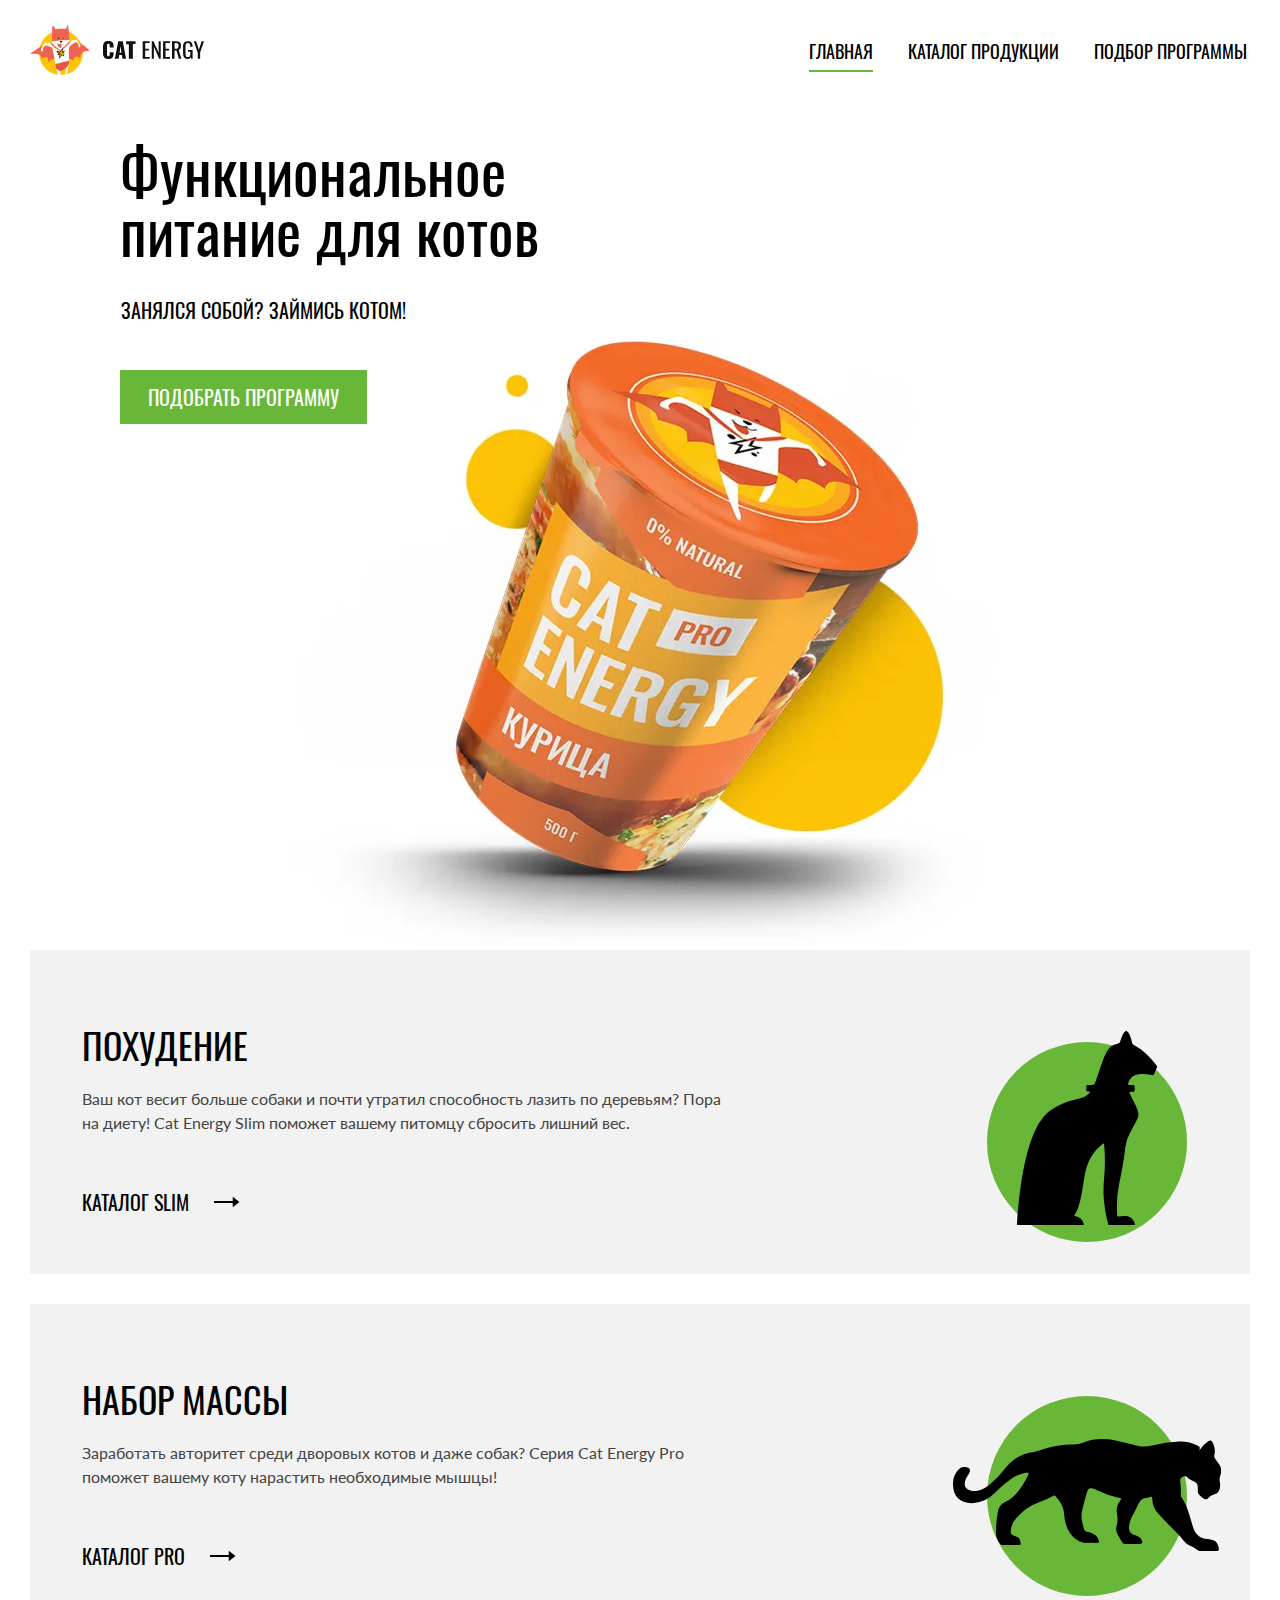
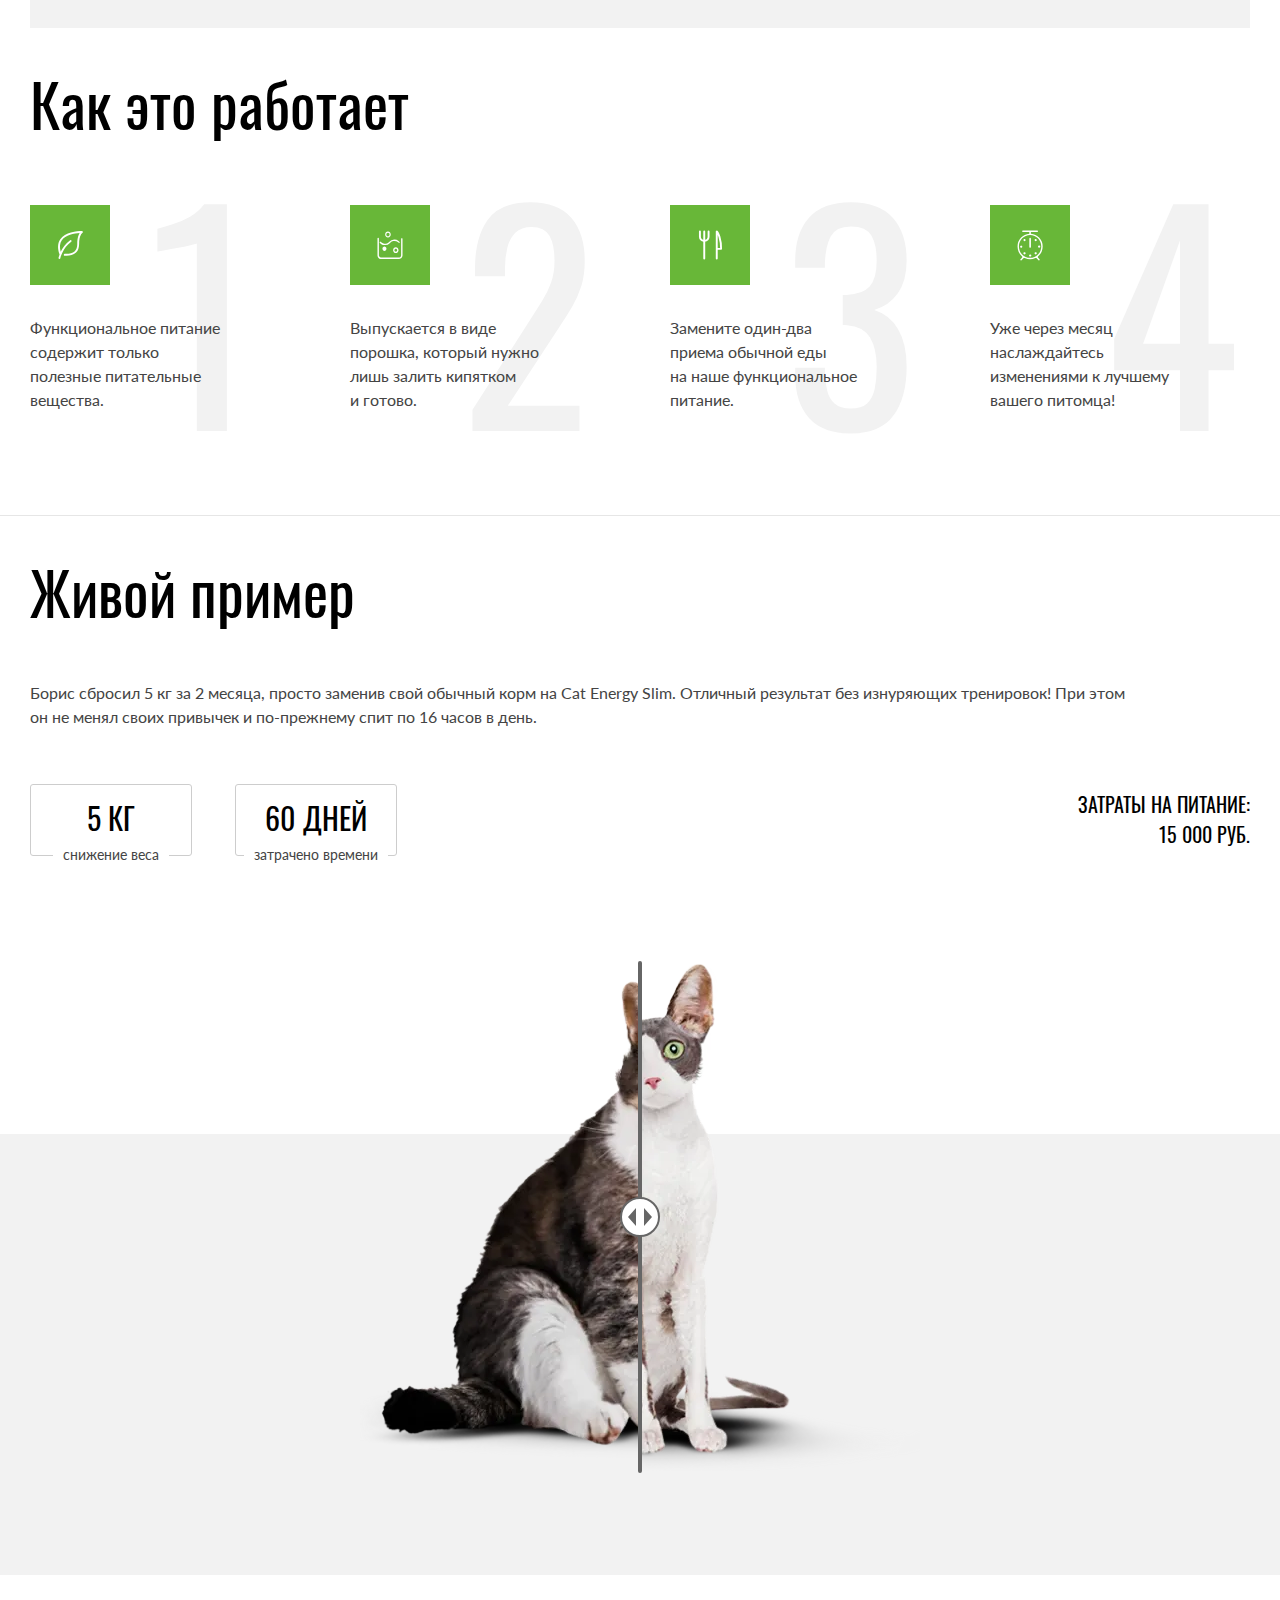
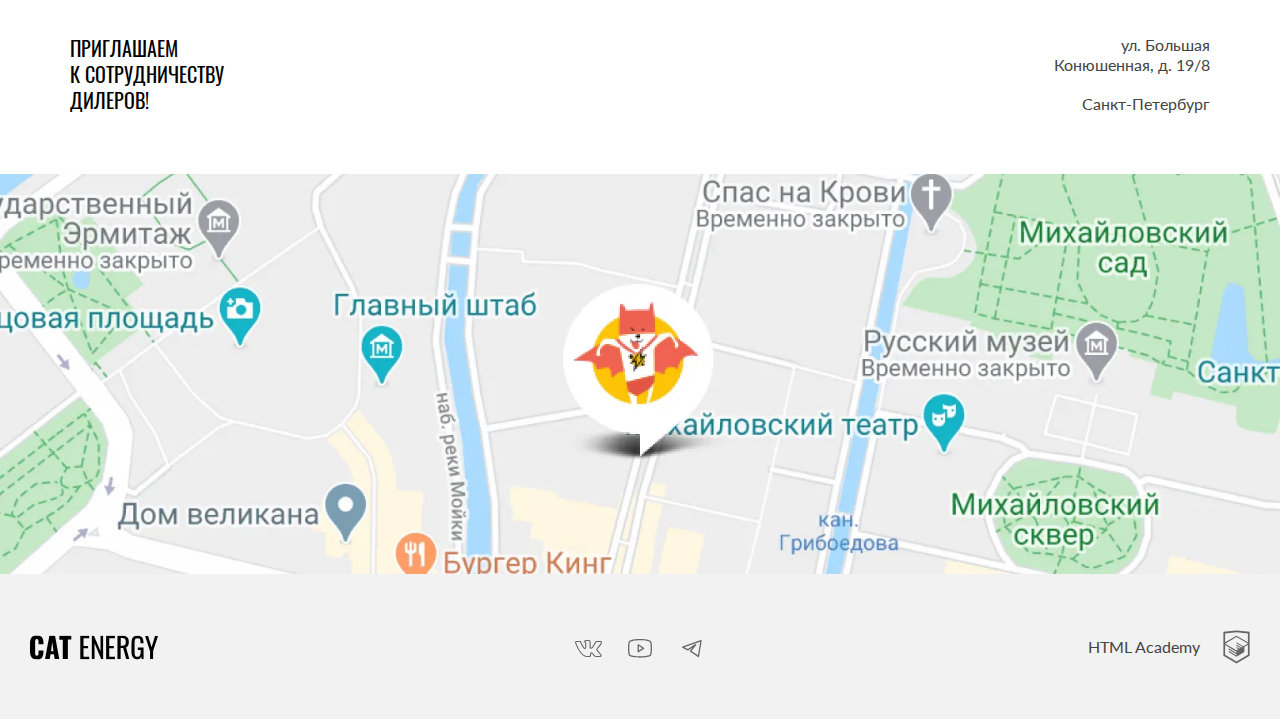
==== commit 012787d3: "Deploying to gh-pages from @ MariAndreevna/833111-cat-energy-2@39625ce830700e318c70baed547bdecabb0ce" ====
--- a/index.html
+++ b/index.html
@@ -1 +1 @@
-<!DOCTYPE html><html class="page" lang="ru"><head><meta charset="UTF-8"><title>HTML Academy: Кэт энерджи</title><meta name="viewport" content="width=device-width,initial-scale=1"><link rel="stylesheet" href="styles/styles.css"><link rel="icon" href="favicon.ico" sizes="32x32"><link rel="icon" href="favicons/icon.svg" type="image/svg+xml"><link rel="apple-touch-icon" href="favicons/apple.png" sizes="180x180"><link rel="manifest" href="manifest.webmanifest"></head><body class="page__body"><header class="main-header main-header--with-background"><div class="main-header__main-navigation container"><a class="main-header__logo-link" href="index.html" aria-current="page"><picture><source width="70" height="59" type="image/svg+xml" media="(min-width: 1439px)" srcset="images/logo-desktop.svg"><source width="60" height="50" type="image/svg+xml" media="(min-width: 767px)" srcset="images/logo-tablet.svg"><img class="main-header__logo" src="images/logo-mobile.svg" width="33" height="38" alt="Логотип компании"></picture><picture><source width="118" height="18" type="image/svg+xml" media="(min-width: 1440px)" srcset="images/logo-name-desktop.svg"><img class="main-header__logo-name" src="images/logo-name.svg" width="101" height="18" alt="Cat Energy"></picture></a><nav class="main-header__navigation"><button class="main-header__toggle main-header__toggle--no-js" type="button"><span class="visually-hidden">Открыть меню</span></button><ul class="main-header__nav-list main-header__nav-list--with-background main-header__nav-list--no-js"><li class="main-header__nav-item"><a class="main-header__nav-link main-header__nav-link--with-background" href="index.html" aria-current="page">Главная</a></li><li class="main-header__nav-item"><a class="main-header__nav-link" href="catalog.html">Каталог продукции</a></li><li class="main-header__nav-item"><a class="main-header__nav-link" href="#">Подбор программы</a></li></ul></nav></div><div class="main-header__food-advertising advertising container"><h1 class="advertising__title">Функциональное <span class="span-wrap">питание для котов</span></h1><p class="advertising__description">Занялся собой? Займись котом!</p><picture><source width="709" height="609" type="image/webp" media="(min-width: 767px) and (max-width: 1439px)" srcset="images/index-can-tablet@1x.webp, images/index-can-tablet@2x.webp 2x"><source width="552" height="499" type="image/webp" media="(min-width: 1439px)" srcset="images/index-can-desktop@1x.webp, images/index-can-desktop@2x.webp 2x"><source width="280" height="270" type="image/webp" srcset="images/index-can-mobile@1x.webp, images/index-can-mobile@2x.webp 2x"><source width="709" height="609" type="image/png" media="(min-width: 767px) and (max-width: 1439px)" srcset="images/index-can-tablet@1x.png, images/index-can-tablet@2x.png 2x"><source width="552" height="499" type="image/png" media="(min-width: 1439px)" srcset="images/index-can-desktop@1x.png, images/index-can-desktop@2x.png 2x"><img class="advertising__image" src="images/index-can-mobile@1x.png" srcset="images/index-can-mobile@2x.png 2x" width="280" height="270" alt="Упаковка питания Cat Energy"></picture><a class="advertising__link button" href="#">Подобрать программу</a></div></header><main class="main-container"><section class="diet-plans"><div class="diet-plans__wrap container"><h2 class="visually-hidden">Подбор программы питания</h2><ul class="diet-plans__list"><li class="diet-plans__item diet-plans__item--slim"><h3 class="diet-plans__title diet-plans__title--slim">Похудение</h3><p class="diet-plans__description">Ваш кот весит больше собаки&nbsp;и почти утратил способность лазить по&nbsp;деревьям? Пора на&nbsp;диету! Cat Energy Slim поможет вашему питомцу сбросить лишний вес.</p><a class="diet-plans__link" href="#">Каталог Slim</a></li><li class="diet-plans__item diet-plans__item--pro"><div class="diet-plans__container"><h3 class="diet-plans__title diet-plans__title--pro">Набор массы</h3><p class="diet-plans__description">Заработать авторитет среди дворовых котов и&nbsp;даже собак? Серия Cat Energy Pro поможет вашему коту нарастить необходимые мышцы!</p><a class="diet-plans__link" href="#">Каталог PRO</a></div></li></ul></div></section><section class="advantages"><div class="advantages__container container"><h2 class="advantages__title">Как это работает</h2><ol class="advantages__list"><li class="advantages__item advantages__item--leaf">Функциональное питание содержит только полезные питательные вещества.</li><li class="advantages__item advantages__item--can">Выпускается в&nbsp;виде порошка, который нужно лишь залить кипятком и&nbsp;готово.</li><li class="advantages__item advantages__item--eat">Замените один-два приема обычной еды на&nbsp;наше функциональное питание.</li><li class="advantages__item advantages__item--clock">Уже через месяц наслаждайтесь изменениями к лучшему<br>вашего питомца!</li></ol></div></section><section class="example"><div class="example__container container"><h2 class="example__title">Живой пример</h2><p class="example__description">Борис сбросил 5&nbsp;кг за&nbsp;2&nbsp;месяца, просто заменив свой обычный корм на&nbsp;Cat Energy Slim. Отличный результат без&nbsp;изнуряющих тренировок! При этом он&nbsp;не&nbsp;менял&nbsp;своих привычек и&nbsp;по-прежнему спит по&nbsp;16&nbsp;часов в&nbsp;день.</p><div class="example__results-container"><p class="example__results"><span class="example__inner-text">5 КГ</span> <span class="example__overlay-text example__overlay-text--weight">снижение веса</span></p><p class="example__results"><span class="example__inner-text">60 ДНЕЙ</span> <span class="example__overlay-text example__overlay-text--time">затрачено времени</span></p><p class="example__expenses">Затраты на питание: <span class="span-wrap">15 000 Руб.</span></p></div><div class="example__slider slider"><picture><source width="560" height="512" type="image/webp" media="(min-width: 767px)" srcset="images/slider-before@1x.webp, images/slider-before@2x.webp 2x"><source width="280" height="256" type="image/webp" srcset="images/slider-before-mobile@1x.webp, images/slider-before-mobile@2x.webp 2x"><source width="560" height="512" type="image/png" media="(min-width: 767px)" srcset="images/slider-before@1x.png, images/slider-before@2x.png 2x"><img class="slider__image slider__image--fat" src="images/slider-before-mobile@1x.png" srcset="images/slider-before-mobile@2x.png 2x" width="280" height="256" alt="Толстый кот"></picture><picture><source width="560" height="512" type="image/webp" media="(min-width: 767px)" srcset="images/slider-after@1x.webp, images/slider-after@2x.webp 2x"><source width="280" height="256" type="image/webp" srcset="images/slider-after-mobile@1x.webp, images/slider-after-mobile@2x.webp 2x"><source width="560" height="512" type="image/png" media="(min-width: 767px)" srcset="images/slider-after@1x.png, images/slider-after@2x.png 2x"><img class="slider__image slider__image--skinny" src="images/slider-after-mobile@1x.png" srcset="images/slider-after-mobile@2x.png" width="280" height="256" alt="Худой кот"></picture><label class="visually-hidden" for="slider-range">Показать картинку до или после</label> <input class="slider__range-js" type="range" name="slider-range" min="0" max="100" value="50" step="1" id="slider-range"><div class="slider__tools"></div></div></div></section></main><footer class="page-footer"><div class="page-footer__contacts contacts container"><p class="contacts__invitation">Приглашаем <span class="span-wrap">к сотрудничеству</span><span class="span-wrap">дилеров!</span></p><address class="contacts__address">ул. Большая Конюшенная, д. 19/8 <span class="span-wrap">Санкт-Петербург</span></address></div><div class="page-footer__map" id="map"></div><div class="page-footer__container container"><div class="page-footer__wrap"><a class="page-footer__logo-name" href="index.html"><span class="visually-hidden">Cat Energy</span> <svg viewBox="0 0 128 25" xmlns="http://www.w3.org/2000/svg"><g clip-path="url(#a)"><path d="M1.62 22.46a9.43 9.43 0 0 1-1.6-5.72v-8.48a9.56 9.56 0 0 1 1.5-5.82c1.1-1.33 2.8-1.94 5.31-1.94 2.5 0 4.1.61 5.1 1.74a7.43 7.43 0 0 1 1.51 5v2.04h-4.9v-2.35a5.4 5.4 0 0 0-.3-2.04 1.42 1.42 0 0 0-1.4-.82c-.71 0-1.21.2-1.41.72a6.72 6.72 0 0 0-.3 2.25v10.92a4.3 4.3 0 0 0 .4 2.15c.2.5.7.71 1.4.71s1.1-.2 1.3-.71c.23-.7.33-1.42.3-2.15v-2.45h4.91v2.05a7.92 7.92 0 0 1-1.5 5.1c-1 1.23-2.7 1.84-5.1 1.84-2.41-.1-4.22-.71-5.22-2.04Zm17.73-21.66h5.7l4.21 23.3h-4.6l-.8-4.91h-3.31l-.8 4.9h-4.7l4.3-23.28Zm4.1 15.33-1.2-9.1-1.2 9.1h2.4Zm9.32-11.44h-3.4v-3.88h11.9v3.77h-3.4v19.51h-5.1v-19.4Zm17.63-3.89h8.8v2.46h-5.7v7.66h4.6v2.35h-4.6v8.57h5.7v2.35h-8.9v-23.38h.1Zm11.4 0h2.21l6.51 15.43v-15.42h2.6v23.28h-2l-6.6-15.93v15.93h-2.71v-23.28Zm14.33 0h8.81v2.46h-5.7v7.66h4.6v2.35h-4.6v8.57h5.7v2.35h-8.81v-23.38Zm11.41 0h4.61a7.9 7.9 0 0 1 5.1 1.44c1.1.91 1.6 2.55 1.6 4.7 0 2.96-.9 4.8-2.8 5.4l3.21 11.65h-3.1l-3-10.93h-2.51v10.93h-3.2v-23.18h.1Zm4.41 10.01c1.03.1 2.06-.2 2.9-.81.6-.51.9-1.53.9-3.07a6.72 6.72 0 0 0-.3-2.24 2.58 2.58 0 0 0-1.1-1.23 4.49 4.49 0 0 0-2.2-.4h-1.4v7.65h1.2v.1Zm10.91 11.55a10.49 10.49 0 0 1-1.4-5.93v-7.76a17 17 0 0 1 .5-4.4c.34-1.06 1-2 1.9-2.65 1.12-.67 2.41-1 3.71-.92 2.1 0 3.6.51 4.5 1.64a7.93 7.93 0 0 1 1.41 5.1v.82h-3v-.71c0-.86-.07-1.71-.2-2.56a2.05 2.05 0 0 0-.8-1.32 3.05 3.05 0 0 0-1.9-.51 2.96 2.96 0 0 0-2.01.6 2.3 2.3 0 0 0-.8 1.64c-.13.92-.2 1.84-.2 2.76v8.68a9.43 9.43 0 0 0 .6 3.88c.4.82 1.2 1.12 2.4 1.12a2.38 2.38 0 0 0 2.4-1.22c.53-1.3.77-2.69.7-4.09v-1.63h-2.9v-2.35h5.81v11.54h-2l-.3-2.65a4.17 4.17 0 0 1-1.56 2.2c-.74.53-1.64.8-2.55.76a4.92 4.92 0 0 1-4.3-2.04Zm17.13-6.44-4.9-15.01h3l3.5 11.23 3.4-11.23h3.01l-4.9 15.01v8.17h-3.01v-8.17h-.1Z"/></g><defs><clipPath id="a"><path transform="translate(0 .5)" d="M0 0h128v24h-128z"/></clipPath></defs></svg></a></div><div class="page-footer__wrap"><ul class="page-footer__social social"><li class="social__item"><a class="social__link social__link--vk" href="#"><span class="visually-hidden">Вконтакте</span></a></li><li class="social__item"><a class="social__link social__link--youtube" href="#"><span class="visually-hidden">YouTube</span></a></li><li class="social__item"><a class="social__link social__link--telegram" href="#"><span class="visually-hidden">Telegram</span></a></li></ul></div><div class="page-footer__partner page-footer__wrap"><a class="page-footer__partner-link" href="https://htmlacademy.ru/intensive/adaptive"><span class="page-footer__partner-title">HTML Academy</span></a></div></div></footer><script src="scripts/index.js" defer="defer"></script><script src="https://api-maps.yandex.ru/2.1/?apikey=d6d1a9e7-48aa-4537-a2dd-128d42ff3378&lang=ru_RU" defer="defer"></script><script src="scripts/map.js" defer="defer"></script><script src="scripts/slider.js" defer="defer"></script></body></html>+<!DOCTYPE html><html class="page" lang="ru"><head><meta charset="UTF-8"><title>HTML Academy: Кэт энерджи</title><meta name="viewport" content="width=device-width,initial-scale=1"><link rel="stylesheet" href="styles/styles.css"><link rel="icon" href="favicon.ico" sizes="32x32"><link rel="icon" href="favicons/icon.svg" type="image/svg+xml"><link rel="apple-touch-icon" href="favicons/apple.png" sizes="180x180"><link rel="manifest" href="manifest.webmanifest"></head><body class="page__body"><header class="main-header main-header--with-background"><div class="main-header__main-navigation container"><a class="main-header__logo-link" href="index.html" aria-current="page"><picture><source width="70" height="59" type="image/svg+xml" media="(min-width: 1439px)" srcset="images/logo-desktop.svg"><source width="60" height="50" type="image/svg+xml" media="(min-width: 767px)" srcset="images/logo-tablet.svg"><img class="main-header__logo" src="images/logo-mobile.svg" width="33" height="38" alt="Логотип компании"></picture><picture><source width="118" height="18" type="image/svg+xml" media="(min-width: 1440px)" srcset="images/logo-name-desktop.svg"><img class="main-header__logo-name" src="images/logo-name.svg" width="101" height="18" alt="Cat Energy"></picture></a><nav class="main-header__navigation"><button class="main-header__toggle main-header__toggle--no-js" type="button"><span class="visually-hidden">Открыть меню</span></button><ul class="main-header__nav-list main-header__nav-list--with-background main-header__nav-list--no-js"><li class="main-header__nav-item"><a class="main-header__nav-link main-header__nav-link--with-background" href="index.html" aria-current="page">Главная</a></li><li class="main-header__nav-item"><a class="main-header__nav-link" href="catalog.html">Каталог продукции</a></li><li class="main-header__nav-item"><a class="main-header__nav-link" href="#">Подбор программы</a></li></ul></nav></div><div class="main-header__food-advertising advertising container"><h1 class="advertising__title">Функциональное <span class="span-wrap">питание для котов</span></h1><p class="advertising__description">Занялся собой? Займись котом!</p><picture><source width="709" height="609" type="image/webp" media="(min-width: 767px) and (max-width: 1439px)" srcset="images/index-can-tablet@1x.webp, images/index-can-tablet@2x.webp 2x"><source width="552" height="499" type="image/webp" media="(min-width: 1439px)" srcset="images/index-can-desktop@1x.webp, images/index-can-desktop@2x.webp 2x"><source width="280" height="270" type="image/webp" srcset="images/index-can-mobile@1x.webp, images/index-can-mobile@2x.webp 2x"><source width="709" height="609" type="image/png" media="(min-width: 767px) and (max-width: 1439px)" srcset="images/index-can-tablet@1x.png, images/index-can-tablet@2x.png 2x"><source width="552" height="499" type="image/png" media="(min-width: 1439px)" srcset="images/index-can-desktop@1x.png, images/index-can-desktop@2x.png 2x"><img class="advertising__image" src="images/index-can-mobile@1x.png" srcset="images/index-can-mobile@2x.png 2x" width="280" height="270" alt="Упаковка питания Cat Energy"></picture><a class="advertising__link button" href="#">Подобрать программу</a></div></header><main class="main-container"><section class="diet-plans"><div class="diet-plans__wrap container"><h2 class="visually-hidden">Подбор программы питания</h2><ul class="diet-plans__list"><li class="diet-plans__item diet-plans__item--slim"><h3 class="diet-plans__title diet-plans__title--slim">Похудение</h3><p class="diet-plans__description">Ваш кот весит больше собаки&nbsp;и почти утратил способность лазить по&nbsp;деревьям? Пора на&nbsp;диету! Cat Energy Slim поможет вашему питомцу сбросить лишний вес.</p><a class="diet-plans__link" href="#">Каталог Slim</a></li><li class="diet-plans__item diet-plans__item--pro"><h3 class="diet-plans__title diet-plans__title--pro">Набор массы</h3><p class="diet-plans__description">Заработать авторитет среди дворовых котов и&nbsp;даже собак? Серия Cat Energy Pro поможет вашему коту нарастить необходимые мышцы!</p><a class="diet-plans__link" href="#">Каталог PRO</a></li></ul></div></section><section class="advantages"><div class="advantages__container container"><h2 class="advantages__title">Как это работает</h2><ol class="advantages__list"><li class="advantages__item advantages__item--leaf">Функциональное питание содержит только полезные питательные вещества.</li><li class="advantages__item advantages__item--can">Выпускается в&nbsp;виде порошка, который нужно лишь залить кипятком и&nbsp;готово.</li><li class="advantages__item advantages__item--eat">Замените один-два приема обычной еды на&nbsp;наше функциональное питание.</li><li class="advantages__item advantages__item--clock">Уже через месяц наслаждайтесь изменениями к лучшему<br>вашего питомца!</li></ol></div></section><section class="example"><div class="example__container container"><h2 class="example__title">Живой пример</h2><p class="example__description">Борис сбросил 5&nbsp;кг за&nbsp;2&nbsp;месяца, просто заменив свой обычный корм на&nbsp;Cat Energy Slim. Отличный результат без&nbsp;изнуряющих тренировок! При этом он&nbsp;не&nbsp;менял&nbsp;своих привычек и&nbsp;по-прежнему спит по&nbsp;16&nbsp;часов в&nbsp;день.</p><div class="example__results-container"><p class="example__results"><span class="example__inner-text">5 КГ</span> <span class="example__overlay-text example__overlay-text--weight">снижение веса</span></p><p class="example__results"><span class="example__inner-text">60 ДНЕЙ</span> <span class="example__overlay-text example__overlay-text--time">затрачено времени</span></p><p class="example__expenses">Затраты на питание: <span class="span-wrap">15 000 Руб.</span></p></div><div class="example__slider slider"><picture><source width="560" height="512" type="image/webp" media="(min-width: 767px)" srcset="images/slider-before@1x.webp, images/slider-before@2x.webp 2x"><source width="280" height="256" type="image/webp" srcset="images/slider-before-mobile@1x.webp, images/slider-before-mobile@2x.webp 2x"><source width="560" height="512" type="image/png" media="(min-width: 767px)" srcset="images/slider-before@1x.png, images/slider-before@2x.png 2x"><img class="slider__image slider__image--fat" src="images/slider-before-mobile@1x.png" srcset="images/slider-before-mobile@2x.png 2x" width="280" height="256" alt="Толстый кот"></picture><picture><source width="560" height="512" type="image/webp" media="(min-width: 767px)" srcset="images/slider-after@1x.webp, images/slider-after@2x.webp 2x"><source width="280" height="256" type="image/webp" srcset="images/slider-after-mobile@1x.webp, images/slider-after-mobile@2x.webp 2x"><source width="560" height="512" type="image/png" media="(min-width: 767px)" srcset="images/slider-after@1x.png, images/slider-after@2x.png 2x"><img class="slider__image slider__image--skinny" src="images/slider-after-mobile@1x.png" srcset="images/slider-after-mobile@2x.png" width="280" height="256" alt="Худой кот"></picture><label class="visually-hidden" for="slider-range">Показать картинку до или после</label> <input class="slider__range-js" type="range" name="slider-range" min="0" max="100" value="50" step="1" id="slider-range"><div class="slider__tools"></div></div></div></section></main><footer class="page-footer"><div class="page-footer__contacts contacts container"><p class="contacts__invitation">Приглашаем <span class="span-wrap">к сотрудничеству</span><span class="span-wrap">дилеров!</span></p><address class="contacts__address">ул. Большая Конюшенная, д. 19/8 <span class="span-wrap">Санкт-Петербург</span></address></div><div class="page-footer__map" id="map"></div><div class="page-footer__container container"><div class="page-footer__wrap"><a class="page-footer__logo-name" href="index.html"><span class="visually-hidden">Cat Energy</span> <svg viewBox="0 0 128 25" xmlns="http://www.w3.org/2000/svg"><g clip-path="url(#a)"><path d="M1.62 22.46a9.43 9.43 0 0 1-1.6-5.72v-8.48a9.56 9.56 0 0 1 1.5-5.82c1.1-1.33 2.8-1.94 5.31-1.94 2.5 0 4.1.61 5.1 1.74a7.43 7.43 0 0 1 1.51 5v2.04h-4.9v-2.35a5.4 5.4 0 0 0-.3-2.04 1.42 1.42 0 0 0-1.4-.82c-.71 0-1.21.2-1.41.72a6.72 6.72 0 0 0-.3 2.25v10.92a4.3 4.3 0 0 0 .4 2.15c.2.5.7.71 1.4.71s1.1-.2 1.3-.71c.23-.7.33-1.42.3-2.15v-2.45h4.91v2.05a7.92 7.92 0 0 1-1.5 5.1c-1 1.23-2.7 1.84-5.1 1.84-2.41-.1-4.22-.71-5.22-2.04Zm17.73-21.66h5.7l4.21 23.3h-4.6l-.8-4.91h-3.31l-.8 4.9h-4.7l4.3-23.28Zm4.1 15.33-1.2-9.1-1.2 9.1h2.4Zm9.32-11.44h-3.4v-3.88h11.9v3.77h-3.4v19.51h-5.1v-19.4Zm17.63-3.89h8.8v2.46h-5.7v7.66h4.6v2.35h-4.6v8.57h5.7v2.35h-8.9v-23.38h.1Zm11.4 0h2.21l6.51 15.43v-15.42h2.6v23.28h-2l-6.6-15.93v15.93h-2.71v-23.28Zm14.33 0h8.81v2.46h-5.7v7.66h4.6v2.35h-4.6v8.57h5.7v2.35h-8.81v-23.38Zm11.41 0h4.61a7.9 7.9 0 0 1 5.1 1.44c1.1.91 1.6 2.55 1.6 4.7 0 2.96-.9 4.8-2.8 5.4l3.21 11.65h-3.1l-3-10.93h-2.51v10.93h-3.2v-23.18h.1Zm4.41 10.01c1.03.1 2.06-.2 2.9-.81.6-.51.9-1.53.9-3.07a6.72 6.72 0 0 0-.3-2.24 2.58 2.58 0 0 0-1.1-1.23 4.49 4.49 0 0 0-2.2-.4h-1.4v7.65h1.2v.1Zm10.91 11.55a10.49 10.49 0 0 1-1.4-5.93v-7.76a17 17 0 0 1 .5-4.4c.34-1.06 1-2 1.9-2.65 1.12-.67 2.41-1 3.71-.92 2.1 0 3.6.51 4.5 1.64a7.93 7.93 0 0 1 1.41 5.1v.82h-3v-.71c0-.86-.07-1.71-.2-2.56a2.05 2.05 0 0 0-.8-1.32 3.05 3.05 0 0 0-1.9-.51 2.96 2.96 0 0 0-2.01.6 2.3 2.3 0 0 0-.8 1.64c-.13.92-.2 1.84-.2 2.76v8.68a9.43 9.43 0 0 0 .6 3.88c.4.82 1.2 1.12 2.4 1.12a2.38 2.38 0 0 0 2.4-1.22c.53-1.3.77-2.69.7-4.09v-1.63h-2.9v-2.35h5.81v11.54h-2l-.3-2.65a4.17 4.17 0 0 1-1.56 2.2c-.74.53-1.64.8-2.55.76a4.92 4.92 0 0 1-4.3-2.04Zm17.13-6.44-4.9-15.01h3l3.5 11.23 3.4-11.23h3.01l-4.9 15.01v8.17h-3.01v-8.17h-.1Z"/></g><defs><clipPath id="a"><path transform="translate(0 .5)" d="M0 0h128v24h-128z"/></clipPath></defs></svg></a></div><div class="page-footer__wrap"><ul class="page-footer__social social"><li class="social__item"><a class="social__link social__link--vk" href="#"><span class="visually-hidden">Вконтакте</span></a></li><li class="social__item"><a class="social__link social__link--youtube" href="#"><span class="visually-hidden">YouTube</span></a></li><li class="social__item"><a class="social__link social__link--telegram" href="#"><span class="visually-hidden">Telegram</span></a></li></ul></div><div class="page-footer__partner page-footer__wrap"><a class="page-footer__partner-link" href="https://htmlacademy.ru/intensive/adaptive"><span class="page-footer__partner-title">HTML Academy</span></a></div></div></footer><script src="scripts/index.js" defer="defer"></script><script src="https://api-maps.yandex.ru/2.1/?apikey=d6d1a9e7-48aa-4537-a2dd-128d42ff3378&lang=ru_RU" defer="defer"></script><script src="scripts/map.js" defer="defer"></script><script src="scripts/slider.js" defer="defer"></script></body></html>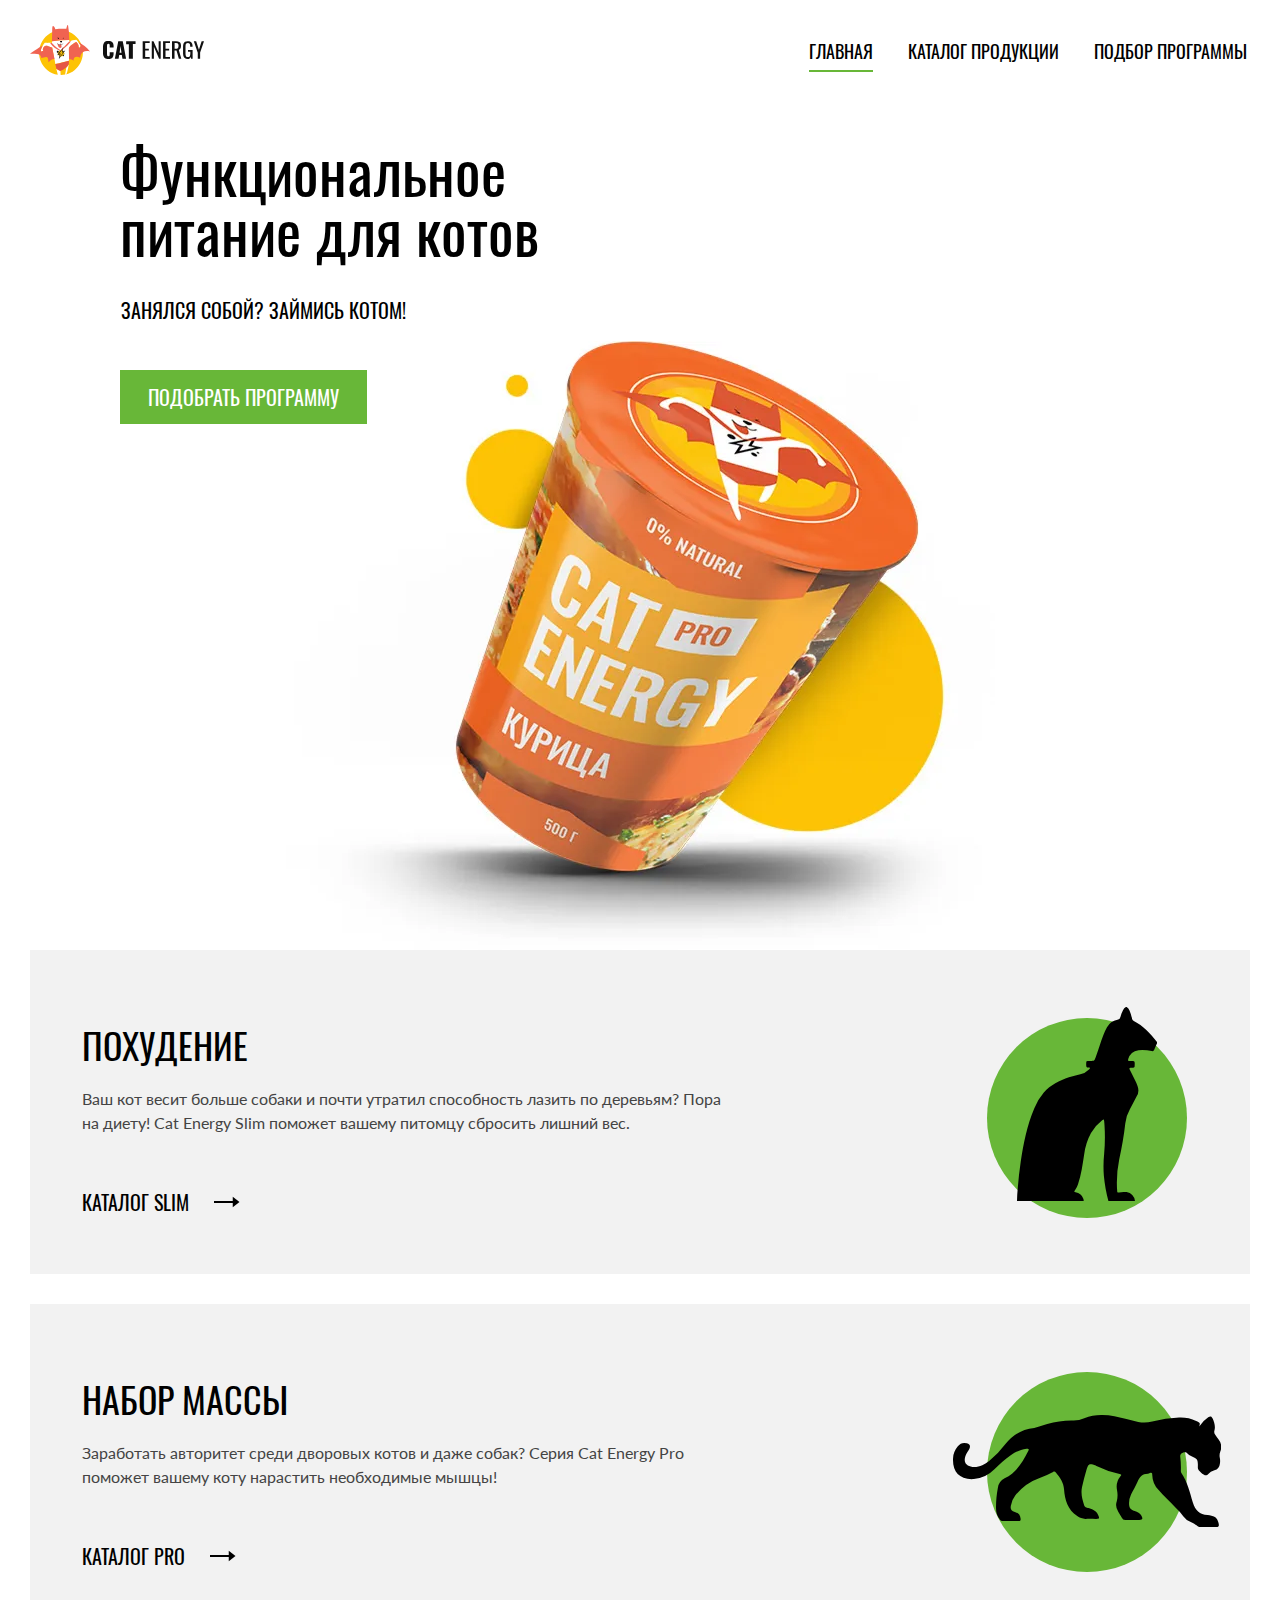
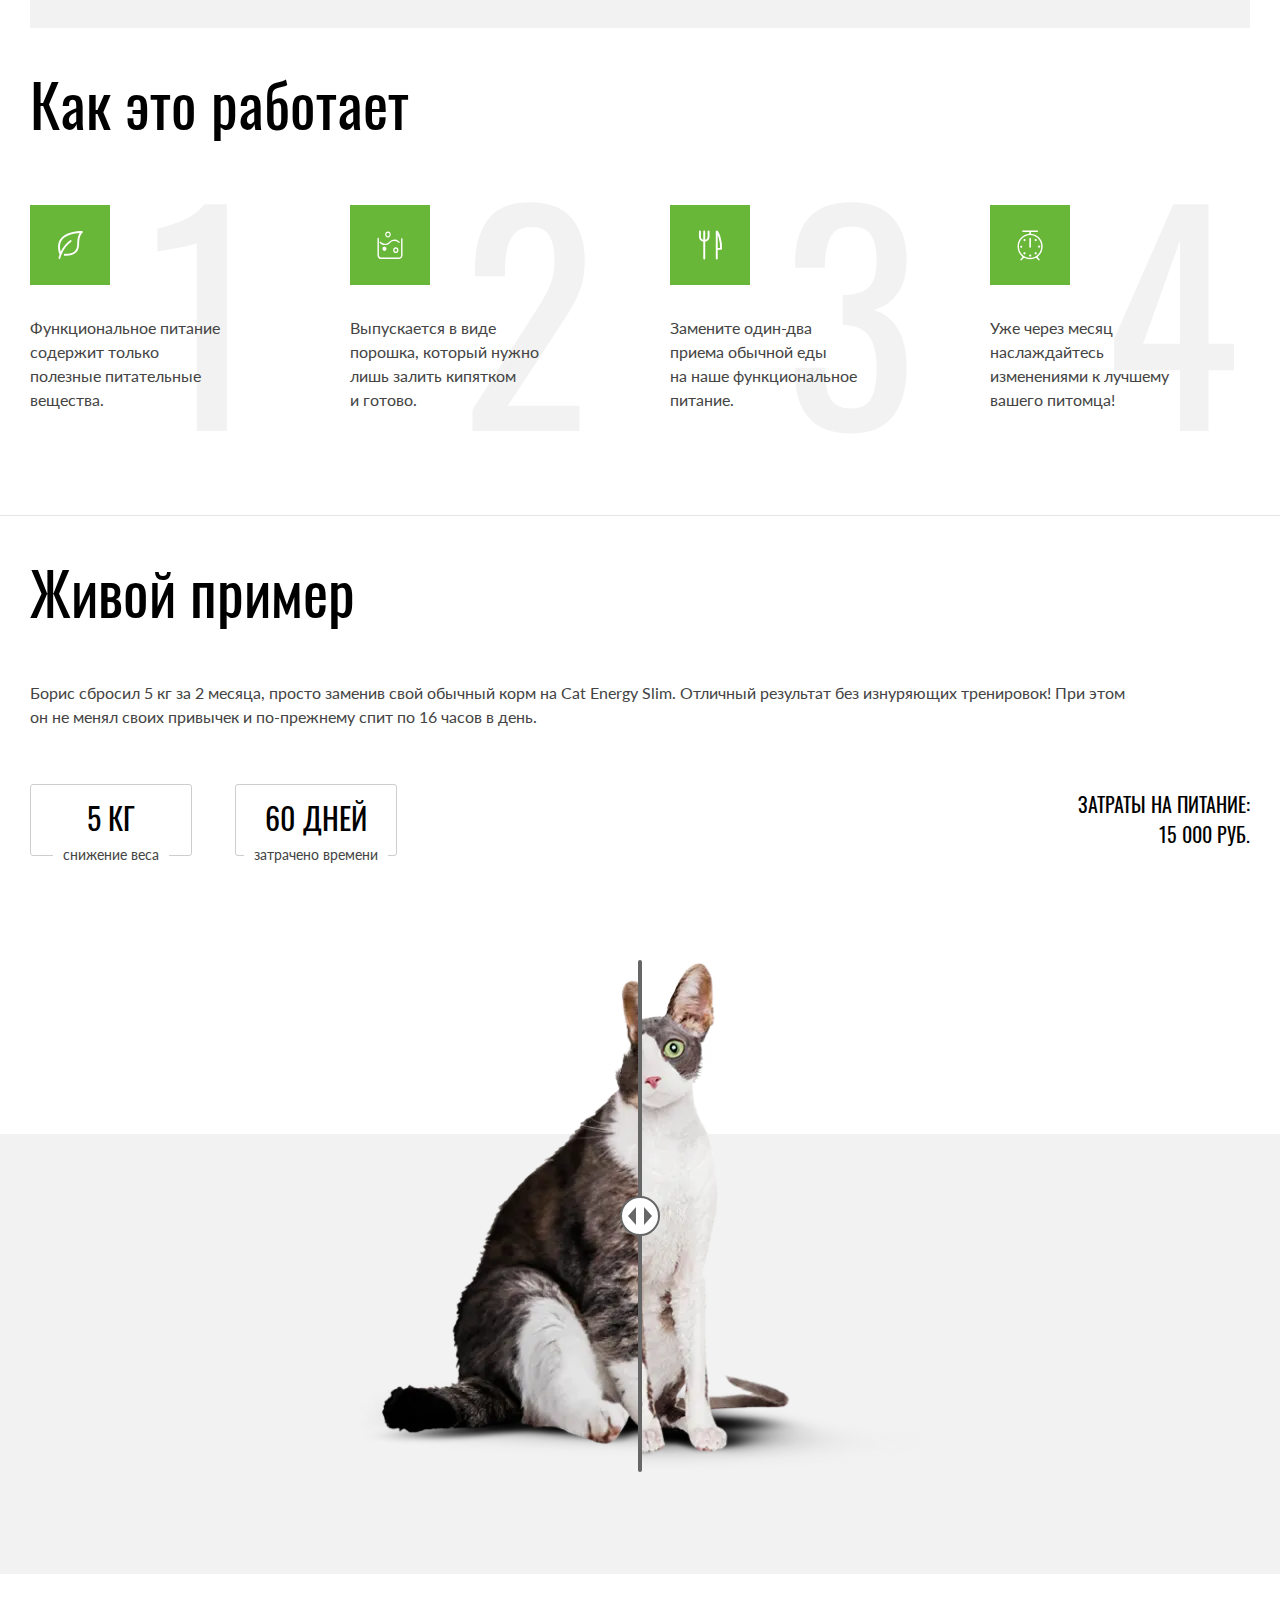
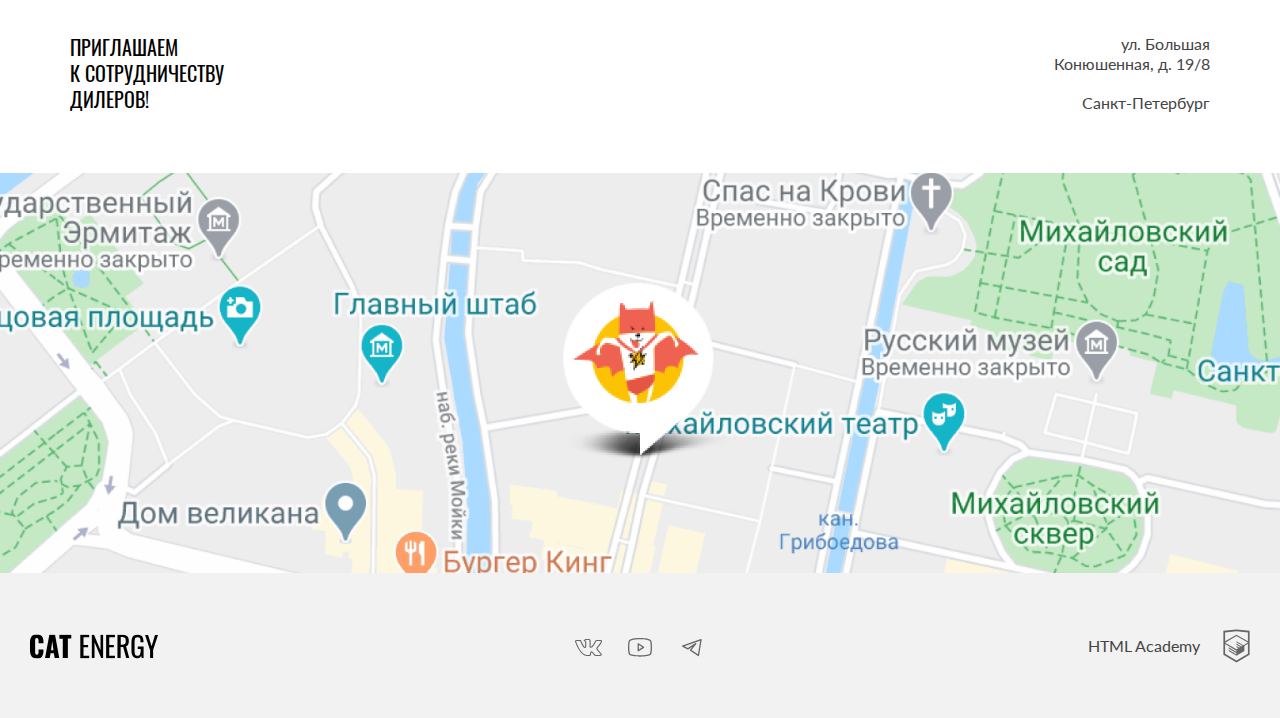
==== commit e2728e25: "Deploying to gh-pages from @ MariAndreevna/833111-cat-energy-2@cf84371ea6cfdf84921f20815d04fa827177f" ====
--- a/index.html
+++ b/index.html
@@ -1 +1 @@
-<!DOCTYPE html><html class="page" lang="ru"><head><meta charset="UTF-8"><title>HTML Academy: Кэт энерджи</title><meta name="viewport" content="width=device-width,initial-scale=1"><link rel="stylesheet" href="styles/styles.css"><link rel="icon" href="favicon.ico" sizes="32x32"><link rel="icon" href="favicons/icon.svg" type="image/svg+xml"><link rel="apple-touch-icon" href="favicons/apple.png" sizes="180x180"><link rel="manifest" href="manifest.webmanifest"></head><body class="page__body"><header class="main-header main-header--with-background"><div class="main-header__main-navigation container"><a class="main-header__logo-link" href="index.html" aria-current="page"><picture><source width="70" height="59" type="image/svg+xml" media="(min-width: 1439px)" srcset="images/logo-desktop.svg"><source width="60" height="50" type="image/svg+xml" media="(min-width: 767px)" srcset="images/logo-tablet.svg"><img class="main-header__logo" src="images/logo-mobile.svg" width="33" height="38" alt="Логотип компании"></picture><picture><source width="118" height="18" type="image/svg+xml" media="(min-width: 1440px)" srcset="images/logo-name-desktop.svg"><img class="main-header__logo-name" src="images/logo-name.svg" width="101" height="18" alt="Cat Energy"></picture></a><nav class="main-header__navigation"><button class="main-header__toggle main-header__toggle--no-js" type="button"><span class="visually-hidden">Открыть меню</span></button><ul class="main-header__nav-list main-header__nav-list--with-background main-header__nav-list--no-js"><li class="main-header__nav-item"><a class="main-header__nav-link main-header__nav-link--with-background" href="index.html" aria-current="page">Главная</a></li><li class="main-header__nav-item"><a class="main-header__nav-link" href="catalog.html">Каталог продукции</a></li><li class="main-header__nav-item"><a class="main-header__nav-link" href="#">Подбор программы</a></li></ul></nav></div><div class="main-header__food-advertising advertising container"><h1 class="advertising__title">Функциональное <span class="span-wrap">питание для котов</span></h1><p class="advertising__description">Занялся собой? Займись котом!</p><picture><source width="709" height="609" type="image/webp" media="(min-width: 767px) and (max-width: 1439px)" srcset="images/index-can-tablet@1x.webp, images/index-can-tablet@2x.webp 2x"><source width="552" height="499" type="image/webp" media="(min-width: 1439px)" srcset="images/index-can-desktop@1x.webp, images/index-can-desktop@2x.webp 2x"><source width="280" height="270" type="image/webp" srcset="images/index-can-mobile@1x.webp, images/index-can-mobile@2x.webp 2x"><source width="709" height="609" type="image/png" media="(min-width: 767px) and (max-width: 1439px)" srcset="images/index-can-tablet@1x.png, images/index-can-tablet@2x.png 2x"><source width="552" height="499" type="image/png" media="(min-width: 1439px)" srcset="images/index-can-desktop@1x.png, images/index-can-desktop@2x.png 2x"><img class="advertising__image" src="images/index-can-mobile@1x.png" srcset="images/index-can-mobile@2x.png 2x" width="280" height="270" alt="Упаковка питания Cat Energy"></picture><a class="advertising__link button" href="#">Подобрать программу</a></div></header><main class="main-container"><section class="diet-plans"><div class="diet-plans__wrap container"><h2 class="visually-hidden">Подбор программы питания</h2><ul class="diet-plans__list"><li class="diet-plans__item diet-plans__item--slim"><h3 class="diet-plans__title diet-plans__title--slim">Похудение</h3><p class="diet-plans__description">Ваш кот весит больше собаки&nbsp;и почти утратил способность лазить по&nbsp;деревьям? Пора на&nbsp;диету! Cat Energy Slim поможет вашему питомцу сбросить лишний вес.</p><a class="diet-plans__link" href="#">Каталог Slim</a></li><li class="diet-plans__item diet-plans__item--pro"><h3 class="diet-plans__title diet-plans__title--pro">Набор массы</h3><p class="diet-plans__description">Заработать авторитет среди дворовых котов и&nbsp;даже собак? Серия Cat Energy Pro поможет вашему коту нарастить необходимые мышцы!</p><a class="diet-plans__link" href="#">Каталог PRO</a></li></ul></div></section><section class="advantages"><div class="advantages__container container"><h2 class="advantages__title">Как это работает</h2><ol class="advantages__list"><li class="advantages__item advantages__item--leaf">Функциональное питание содержит только полезные питательные вещества.</li><li class="advantages__item advantages__item--can">Выпускается в&nbsp;виде порошка, который нужно лишь залить кипятком и&nbsp;готово.</li><li class="advantages__item advantages__item--eat">Замените один-два приема обычной еды на&nbsp;наше функциональное питание.</li><li class="advantages__item advantages__item--clock">Уже через месяц наслаждайтесь изменениями к лучшему<br>вашего питомца!</li></ol></div></section><section class="example"><div class="example__container container"><h2 class="example__title">Живой пример</h2><p class="example__description">Борис сбросил 5&nbsp;кг за&nbsp;2&nbsp;месяца, просто заменив свой обычный корм на&nbsp;Cat Energy Slim. Отличный результат без&nbsp;изнуряющих тренировок! При этом он&nbsp;не&nbsp;менял&nbsp;своих привычек и&nbsp;по-прежнему спит по&nbsp;16&nbsp;часов в&nbsp;день.</p><div class="example__results-container"><p class="example__results"><span class="example__inner-text">5 КГ</span> <span class="example__overlay-text example__overlay-text--weight">снижение веса</span></p><p class="example__results"><span class="example__inner-text">60 ДНЕЙ</span> <span class="example__overlay-text example__overlay-text--time">затрачено времени</span></p><p class="example__expenses">Затраты на питание: <span class="span-wrap">15 000 Руб.</span></p></div><div class="example__slider slider"><picture><source width="560" height="512" type="image/webp" media="(min-width: 767px)" srcset="images/slider-before@1x.webp, images/slider-before@2x.webp 2x"><source width="280" height="256" type="image/webp" srcset="images/slider-before-mobile@1x.webp, images/slider-before-mobile@2x.webp 2x"><source width="560" height="512" type="image/png" media="(min-width: 767px)" srcset="images/slider-before@1x.png, images/slider-before@2x.png 2x"><img class="slider__image slider__image--fat" src="images/slider-before-mobile@1x.png" srcset="images/slider-before-mobile@2x.png 2x" width="280" height="256" alt="Толстый кот"></picture><picture><source width="560" height="512" type="image/webp" media="(min-width: 767px)" srcset="images/slider-after@1x.webp, images/slider-after@2x.webp 2x"><source width="280" height="256" type="image/webp" srcset="images/slider-after-mobile@1x.webp, images/slider-after-mobile@2x.webp 2x"><source width="560" height="512" type="image/png" media="(min-width: 767px)" srcset="images/slider-after@1x.png, images/slider-after@2x.png 2x"><img class="slider__image slider__image--skinny" src="images/slider-after-mobile@1x.png" srcset="images/slider-after-mobile@2x.png" width="280" height="256" alt="Худой кот"></picture><label class="visually-hidden" for="slider-range">Показать картинку до или после</label> <input class="slider__range-js" type="range" name="slider-range" min="0" max="100" value="50" step="1" id="slider-range"><div class="slider__tools"></div></div></div></section></main><footer class="page-footer"><div class="page-footer__contacts contacts container"><p class="contacts__invitation">Приглашаем <span class="span-wrap">к сотрудничеству</span><span class="span-wrap">дилеров!</span></p><address class="contacts__address">ул. Большая Конюшенная, д. 19/8 <span class="span-wrap">Санкт-Петербург</span></address></div><div class="page-footer__map" id="map"></div><div class="page-footer__container container"><div class="page-footer__wrap"><a class="page-footer__logo-name" href="index.html"><span class="visually-hidden">Cat Energy</span> <svg viewBox="0 0 128 25" xmlns="http://www.w3.org/2000/svg"><g clip-path="url(#a)"><path d="M1.62 22.46a9.43 9.43 0 0 1-1.6-5.72v-8.48a9.56 9.56 0 0 1 1.5-5.82c1.1-1.33 2.8-1.94 5.31-1.94 2.5 0 4.1.61 5.1 1.74a7.43 7.43 0 0 1 1.51 5v2.04h-4.9v-2.35a5.4 5.4 0 0 0-.3-2.04 1.42 1.42 0 0 0-1.4-.82c-.71 0-1.21.2-1.41.72a6.72 6.72 0 0 0-.3 2.25v10.92a4.3 4.3 0 0 0 .4 2.15c.2.5.7.71 1.4.71s1.1-.2 1.3-.71c.23-.7.33-1.42.3-2.15v-2.45h4.91v2.05a7.92 7.92 0 0 1-1.5 5.1c-1 1.23-2.7 1.84-5.1 1.84-2.41-.1-4.22-.71-5.22-2.04Zm17.73-21.66h5.7l4.21 23.3h-4.6l-.8-4.91h-3.31l-.8 4.9h-4.7l4.3-23.28Zm4.1 15.33-1.2-9.1-1.2 9.1h2.4Zm9.32-11.44h-3.4v-3.88h11.9v3.77h-3.4v19.51h-5.1v-19.4Zm17.63-3.89h8.8v2.46h-5.7v7.66h4.6v2.35h-4.6v8.57h5.7v2.35h-8.9v-23.38h.1Zm11.4 0h2.21l6.51 15.43v-15.42h2.6v23.28h-2l-6.6-15.93v15.93h-2.71v-23.28Zm14.33 0h8.81v2.46h-5.7v7.66h4.6v2.35h-4.6v8.57h5.7v2.35h-8.81v-23.38Zm11.41 0h4.61a7.9 7.9 0 0 1 5.1 1.44c1.1.91 1.6 2.55 1.6 4.7 0 2.96-.9 4.8-2.8 5.4l3.21 11.65h-3.1l-3-10.93h-2.51v10.93h-3.2v-23.18h.1Zm4.41 10.01c1.03.1 2.06-.2 2.9-.81.6-.51.9-1.53.9-3.07a6.72 6.72 0 0 0-.3-2.24 2.58 2.58 0 0 0-1.1-1.23 4.49 4.49 0 0 0-2.2-.4h-1.4v7.65h1.2v.1Zm10.91 11.55a10.49 10.49 0 0 1-1.4-5.93v-7.76a17 17 0 0 1 .5-4.4c.34-1.06 1-2 1.9-2.65 1.12-.67 2.41-1 3.71-.92 2.1 0 3.6.51 4.5 1.64a7.93 7.93 0 0 1 1.41 5.1v.82h-3v-.71c0-.86-.07-1.71-.2-2.56a2.05 2.05 0 0 0-.8-1.32 3.05 3.05 0 0 0-1.9-.51 2.96 2.96 0 0 0-2.01.6 2.3 2.3 0 0 0-.8 1.64c-.13.92-.2 1.84-.2 2.76v8.68a9.43 9.43 0 0 0 .6 3.88c.4.82 1.2 1.12 2.4 1.12a2.38 2.38 0 0 0 2.4-1.22c.53-1.3.77-2.69.7-4.09v-1.63h-2.9v-2.35h5.81v11.54h-2l-.3-2.65a4.17 4.17 0 0 1-1.56 2.2c-.74.53-1.64.8-2.55.76a4.92 4.92 0 0 1-4.3-2.04Zm17.13-6.44-4.9-15.01h3l3.5 11.23 3.4-11.23h3.01l-4.9 15.01v8.17h-3.01v-8.17h-.1Z"/></g><defs><clipPath id="a"><path transform="translate(0 .5)" d="M0 0h128v24h-128z"/></clipPath></defs></svg></a></div><div class="page-footer__wrap"><ul class="page-footer__social social"><li class="social__item"><a class="social__link social__link--vk" href="#"><span class="visually-hidden">Вконтакте</span></a></li><li class="social__item"><a class="social__link social__link--youtube" href="#"><span class="visually-hidden">YouTube</span></a></li><li class="social__item"><a class="social__link social__link--telegram" href="#"><span class="visually-hidden">Telegram</span></a></li></ul></div><div class="page-footer__partner page-footer__wrap"><a class="page-footer__partner-link" href="https://htmlacademy.ru/intensive/adaptive"><span class="page-footer__partner-title">HTML Academy</span></a></div></div></footer><script src="scripts/index.js" defer="defer"></script><script src="https://api-maps.yandex.ru/2.1/?apikey=d6d1a9e7-48aa-4537-a2dd-128d42ff3378&lang=ru_RU" defer="defer"></script><script src="scripts/map.js" defer="defer"></script><script src="scripts/slider.js" defer="defer"></script></body></html>+<!DOCTYPE html><html class="page" lang="ru"><head><meta charset="UTF-8"><title>HTML Academy: Кэт энерджи</title><meta name="viewport" content="width=device-width,initial-scale=1"><link rel="preload" href="styles/styles.scss" as="style" crossorigin="anonymous"><link rel="preload" href="fonts/lato/Lato-Regular.woff2" as="font" crossorigin="anonymous"><link rel="preload" href="fonts/oswald/oswaldregular.woff2" as="font" crossorigin="anonymous"><link rel="preload" href="images/index-can-desktop@2x.webp" as="image"><link rel="stylesheet" href="styles/styles.css"><link rel="icon" href="favicon.ico" sizes="32x32"><link rel="icon" href="favicons/icon.svg" type="image/svg+xml"><link rel="apple-touch-icon" href="favicons/apple.png" sizes="180x180"><link rel="manifest" href="manifest.webmanifest"></head><body class="page__body"><header class="main-header main-header--with-background"><div class="main-header__main-navigation container"><a class="main-header__logo-link" href="index.html" aria-current="page"><picture><source width="70" height="59" type="image/svg+xml" media="(min-width: 1439px)" srcset="images/logo-desktop.svg"><source width="60" height="50" type="image/svg+xml" media="(min-width: 767px)" srcset="images/logo-tablet.svg"><img class="main-header__logo" src="images/logo-mobile.svg" width="33" height="38" alt="Логотип компании"></picture><picture><source width="118" height="18" type="image/svg+xml" media="(min-width: 1440px)" srcset="images/logo-name-desktop.svg"><img class="main-header__logo-name" src="images/logo-name.svg" width="101" height="18" alt="Cat Energy"></picture></a><nav class="main-header__navigation"><button class="main-header__toggle main-header__toggle--no-js" type="button"><span class="visually-hidden">Открыть меню</span></button><ul class="main-header__nav-list main-header__nav-list--with-background main-header__nav-list--no-js"><li class="main-header__nav-item"><a class="main-header__nav-link main-header__nav-link--with-background" href="index.html" aria-current="page">Главная</a></li><li class="main-header__nav-item"><a class="main-header__nav-link" href="catalog.html">Каталог продукции</a></li><li class="main-header__nav-item"><a class="main-header__nav-link" href="#">Подбор программы</a></li></ul></nav></div><div class="main-header__food-advertising advertising container"><h1 class="advertising__title">Функциональное <span class="span-wrap">питание для котов</span></h1><p class="advertising__description">Занялся собой? Займись котом!</p><picture><source width="709" height="609" type="image/webp" media="(min-width: 767px) and (max-width: 1439px)" srcset="images/index-can-tablet@1x.webp, images/index-can-tablet@2x.webp 2x"><source width="552" height="499" type="image/webp" media="(min-width: 1439px)" srcset="images/index-can-desktop@1x.webp, images/index-can-desktop@2x.webp 2x"><source width="280" height="270" type="image/webp" srcset="images/index-can-mobile@1x.webp, images/index-can-mobile@2x.webp 2x"><source width="709" height="609" type="image/png" media="(min-width: 767px) and (max-width: 1439px)" srcset="images/index-can-tablet@1x.png, images/index-can-tablet@2x.png 2x"><source width="552" height="499" type="image/png" media="(min-width: 1439px)" srcset="images/index-can-desktop@1x.png, images/index-can-desktop@2x.png 2x"><img class="advertising__image" src="images/index-can-mobile@1x.png" srcset="images/index-can-mobile@2x.png 2x" width="280" height="270" alt="Упаковка питания Cat Energy"></picture><a class="advertising__link button" href="#">Подобрать программу</a></div></header><main class="main-container"><section class="diet-plans"><div class="diet-plans__wrap container"><h2 class="visually-hidden">Подбор программы питания</h2><ul class="diet-plans__list"><li class="diet-plans__item diet-plans__item--slim"><h3 class="diet-plans__title diet-plans__title--slim">Похудение</h3><p class="diet-plans__description">Ваш кот весит больше собаки&nbsp;и почти утратил способность лазить по&nbsp;деревьям? Пора на&nbsp;диету! Cat Energy Slim поможет вашему питомцу сбросить лишний вес.</p><a class="diet-plans__link" href="#">Каталог Slim</a></li><li class="diet-plans__item diet-plans__item--pro"><h3 class="diet-plans__title diet-plans__title--pro">Набор массы</h3><p class="diet-plans__description">Заработать авторитет среди дворовых котов и&nbsp;даже собак? Серия Cat Energy Pro поможет вашему коту нарастить необходимые мышцы!</p><a class="diet-plans__link" href="#">Каталог PRO</a></li></ul></div></section><section class="advantages"><div class="advantages__container container"><h2 class="advantages__title">Как это работает</h2><ol class="advantages__list"><li class="advantages__item advantages__item--leaf">Функциональное питание содержит только полезные питательные вещества.</li><li class="advantages__item advantages__item--can">Выпускается в&nbsp;виде порошка, который нужно лишь залить кипятком и&nbsp;готово.</li><li class="advantages__item advantages__item--eat">Замените один-два приема обычной еды на&nbsp;наше функциональное питание.</li><li class="advantages__item advantages__item--clock">Уже через месяц наслаждайтесь изменениями к лучшему<br>вашего питомца!</li></ol></div></section><section class="example"><div class="example__container container"><h2 class="example__title">Живой пример</h2><p class="example__description">Борис сбросил 5&nbsp;кг за&nbsp;2&nbsp;месяца, просто заменив свой обычный корм на&nbsp;Cat Energy Slim. Отличный результат без&nbsp;изнуряющих тренировок! При этом он&nbsp;не&nbsp;менял&nbsp;своих привычек и&nbsp;по-прежнему спит по&nbsp;16&nbsp;часов в&nbsp;день.</p><div class="example__results-container"><p class="example__results"><span class="example__inner-text">5 КГ</span> <span class="example__overlay-text example__overlay-text--weight">снижение веса</span></p><p class="example__results"><span class="example__inner-text">60 ДНЕЙ</span> <span class="example__overlay-text example__overlay-text--time">затрачено времени</span></p><p class="example__expenses">Затраты на питание: <span class="span-wrap">15 000 Руб.</span></p></div><div class="example__slider slider"><picture><source width="560" height="512" type="image/webp" media="(min-width: 767px)" srcset="images/slider-before@1x.webp, images/slider-before@2x.webp 2x"><source width="280" height="256" type="image/webp" srcset="images/slider-before-mobile@1x.webp, images/slider-before-mobile@2x.webp 2x"><source width="560" height="512" type="image/png" media="(min-width: 767px)" srcset="images/slider-before@1x.png, images/slider-before@2x.png 2x"><img class="slider__image slider__image--fat" src="images/slider-before-mobile@1x.png" srcset="images/slider-before-mobile@2x.png 2x" loading="lazy" width="280" height="256" alt="Толстый кот"></picture><picture><source width="560" height="512" type="image/webp" media="(min-width: 767px)" srcset="images/slider-after@1x.webp, images/slider-after@2x.webp 2x"><source width="280" height="256" type="image/webp" srcset="images/slider-after-mobile@1x.webp, images/slider-after-mobile@2x.webp 2x"><source width="560" height="512" type="image/png" media="(min-width: 767px)" srcset="images/slider-after@1x.png, images/slider-after@2x.png 2x"><img class="slider__image slider__image--skinny" src="images/slider-after-mobile@1x.png" srcset="images/slider-after-mobile@2x.png" loading="lazy" width="280" height="256" alt="Худой кот"></picture><label class="visually-hidden" for="slider-range">Показать картинку до или после</label> <input class="slider__range-js" type="range" name="slider-range" min="0" max="100" value="50" step="1" id="slider-range"><div class="slider__tools"></div></div></div></section></main><footer class="page-footer"><div class="page-footer__contacts contacts container"><p class="contacts__invitation">Приглашаем <span class="span-wrap">к сотрудничеству</span><span class="span-wrap">дилеров!</span></p><address class="contacts__address">ул. Большая Конюшенная, д. 19/8 <span class="span-wrap">Санкт-Петербург</span></address></div><div class="page-footer__map" id="map"></div><div class="page-footer__container container"><div class="page-footer__wrap"><a class="page-footer__logo-name" href="index.html"><span class="visually-hidden">Cat Energy</span> <svg viewBox="0 0 128 25" xmlns="http://www.w3.org/2000/svg"><g clip-path="url(#a)"><path d="M1.62 22.46a9.43 9.43 0 0 1-1.6-5.72v-8.48a9.56 9.56 0 0 1 1.5-5.82c1.1-1.33 2.8-1.94 5.31-1.94 2.5 0 4.1.61 5.1 1.74a7.43 7.43 0 0 1 1.51 5v2.04h-4.9v-2.35a5.4 5.4 0 0 0-.3-2.04 1.42 1.42 0 0 0-1.4-.82c-.71 0-1.21.2-1.41.72a6.72 6.72 0 0 0-.3 2.25v10.92a4.3 4.3 0 0 0 .4 2.15c.2.5.7.71 1.4.71s1.1-.2 1.3-.71c.23-.7.33-1.42.3-2.15v-2.45h4.91v2.05a7.92 7.92 0 0 1-1.5 5.1c-1 1.23-2.7 1.84-5.1 1.84-2.41-.1-4.22-.71-5.22-2.04Zm17.73-21.66h5.7l4.21 23.3h-4.6l-.8-4.91h-3.31l-.8 4.9h-4.7l4.3-23.28Zm4.1 15.33-1.2-9.1-1.2 9.1h2.4Zm9.32-11.44h-3.4v-3.88h11.9v3.77h-3.4v19.51h-5.1v-19.4Zm17.63-3.89h8.8v2.46h-5.7v7.66h4.6v2.35h-4.6v8.57h5.7v2.35h-8.9v-23.38h.1Zm11.4 0h2.21l6.51 15.43v-15.42h2.6v23.28h-2l-6.6-15.93v15.93h-2.71v-23.28Zm14.33 0h8.81v2.46h-5.7v7.66h4.6v2.35h-4.6v8.57h5.7v2.35h-8.81v-23.38Zm11.41 0h4.61a7.9 7.9 0 0 1 5.1 1.44c1.1.91 1.6 2.55 1.6 4.7 0 2.96-.9 4.8-2.8 5.4l3.21 11.65h-3.1l-3-10.93h-2.51v10.93h-3.2v-23.18h.1Zm4.41 10.01c1.03.1 2.06-.2 2.9-.81.6-.51.9-1.53.9-3.07a6.72 6.72 0 0 0-.3-2.24 2.58 2.58 0 0 0-1.1-1.23 4.49 4.49 0 0 0-2.2-.4h-1.4v7.65h1.2v.1Zm10.91 11.55a10.49 10.49 0 0 1-1.4-5.93v-7.76a17 17 0 0 1 .5-4.4c.34-1.06 1-2 1.9-2.65 1.12-.67 2.41-1 3.71-.92 2.1 0 3.6.51 4.5 1.64a7.93 7.93 0 0 1 1.41 5.1v.82h-3v-.71c0-.86-.07-1.71-.2-2.56a2.05 2.05 0 0 0-.8-1.32 3.05 3.05 0 0 0-1.9-.51 2.96 2.96 0 0 0-2.01.6 2.3 2.3 0 0 0-.8 1.64c-.13.92-.2 1.84-.2 2.76v8.68a9.43 9.43 0 0 0 .6 3.88c.4.82 1.2 1.12 2.4 1.12a2.38 2.38 0 0 0 2.4-1.22c.53-1.3.77-2.69.7-4.09v-1.63h-2.9v-2.35h5.81v11.54h-2l-.3-2.65a4.17 4.17 0 0 1-1.56 2.2c-.74.53-1.64.8-2.55.76a4.92 4.92 0 0 1-4.3-2.04Zm17.13-6.44-4.9-15.01h3l3.5 11.23 3.4-11.23h3.01l-4.9 15.01v8.17h-3.01v-8.17h-.1Z"/></g><defs><clipPath id="a"><path transform="translate(0 .5)" d="M0 0h128v24h-128z"/></clipPath></defs></svg></a></div><div class="page-footer__wrap"><ul class="page-footer__social social"><li class="social__item"><a class="social__link social__link--vk" href="#"><span class="visually-hidden">Вконтакте</span></a></li><li class="social__item"><a class="social__link social__link--youtube" href="#"><span class="visually-hidden">YouTube</span></a></li><li class="social__item"><a class="social__link social__link--telegram" href="#"><span class="visually-hidden">Telegram</span></a></li></ul></div><div class="page-footer__partner page-footer__wrap"><a class="page-footer__partner-link" href="https://htmlacademy.ru/intensive/adaptive"><span class="page-footer__partner-title">HTML Academy</span></a></div></div></footer><script src="scripts/index.js" defer="defer"></script><script src="https://api-maps.yandex.ru/2.1/?apikey=d6d1a9e7-48aa-4537-a2dd-128d42ff3378&lang=ru_RU" defer="defer"></script><script src="scripts/map.js" defer="defer"></script><script src="scripts/slider.js" defer="defer"></script></body></html>--- a/styles/styles.css
+++ b/styles/styles.css
@@ -1 +1 @@
-@font-face{font-family:Lato;font-weight:400;font-style:normal;font-display:swap;src:url(../fonts/lato/Lato-Regular.woff2)format("woff2")}@font-face{font-family:Oswald;font-weight:400;font-style:normal;font-display:swap;src:url(../fonts/oswald/oswaldregular.woff2)format("woff2")}*,:before,:after{box-sizing:border-box}.visually-hidden{white-space:nowrap;-webkit-clip-path:inset(100%);clip-path:inset(100%);clip:rect(0 0 0 0);border:0;width:1px;height:1px;margin:-1px;padding:0;position:absolute;overflow:hidden}.span-wrap{display:block}img{object-fit:contain;max-width:100%;height:auto}body{color:#000;flex-direction:column;min-height:100vh;margin:0 auto;font-family:Oswald,Arial Narrow,arial,sans-serif;font-size:16px;line-height:24px;display:flex}.button{color:#fff;text-transform:uppercase;text-align:center;cursor:pointer;background-color:#68b738;border:none;font-family:inherit;font-size:16px;line-height:20px;text-decoration:none;display:inline-block}.button:not(:disabled):hover{background-color:#5eaa2f}.button:not(:disabled):active{color:#ffffff4d}.button:disabled{opacity:.5;background-color:#cdcdcd}.button--show_all:not(:disabled):hover,.button--show_all:not(:disabled):active{background-color:#ebebeb}.button--show_all:disabled{opacity:.5;background-color:#cdcdcd}.container{padding:0 20px}@media (width>=767px){.container{padding:0 30px}}@media (width>=1439px){.container{max-width:1440px;margin:0 auto;padding:0 110px}}.main-container{flex:1}.main-header--with-background{position:relative}.main-header--with-background:before,.main-header--with-background:after{content:"";z-index:-1;width:100%;height:302px;position:absolute;top:65px}.main-header--with-background:after{opacity:.85;pointer-events:none;background-color:#68b738}.main-header--with-background:before{background-color:#4e4d4d;background-image:url(../images/index-background-mobile@2x.jpg);background-position:top;background-repeat:no-repeat;background-size:contain}@media (width>=767px){.main-header:before,.main-header:after{content:none}}@media (width>=1439px){.main-header--with-background:after{content:"";width:50%;height:100%;top:0;right:0}.main-header--with-background:before{content:"";background-image:url(../images/index-background-desktop@2x.jpg);background-position:100% 0;background-size:cover;width:50%;height:100%;top:0;right:0}}.main-header__main-navigation{align-items:flex-start;padding-top:13px;padding-bottom:15px;display:flex;position:relative}@media (width>=767px){.main-header__main-navigation{padding-top:25px;padding-bottom:65px}}@media (width>=1439px){.main-header__main-navigation{padding-top:55px;padding-bottom:74px}}.main-header__logo-link{text-decoration:none}.main-header__logo-link:hover{opacity:.8}.main-header__logo-link:active{opacity:.6}@media (width>=767px){.main-header__logo-link{align-items:center;gap:13px;display:flex}}@media (width>=1439px){.main-header__logo-link{gap:14px}}.main-header__navigation{margin-left:auto;margin-right:3px}@media (width>=1439px){.main-header__navigation{width:478px;margin-right:0}}.main-header__logo{width:33px;height:38px;display:block}@media (width>=767px){.main-header__logo{width:60px;height:50px}}@media (width>=1439px){.main-header__logo{width:70px;height:59px}}.main-header__logo-name{width:101px;height:18px;display:block}@media (width<=766px){.main-header__logo-name{position:absolute;top:50%;left:50%;transform:translate(-50%,-50%)}}@media (width>=1439px){.main-header__logo-name{width:118px;height:21px}}@media (width<=767px){.main-header__toggle{cursor:pointer;z-index:10;background-color:#0000;border:0;width:24px;height:24px;padding:0;display:block;position:absolute;transform:translate(-92%,27%)}.main-header__toggle--no-js{display:none}.main-header__toggle:before,.main-header__toggle:after{content:"";transform-origin:0;background-color:#000;background-position:50%;width:24px;height:2px;transition:box-shadow .3s,transform .3s,left .3s,color .3s;position:absolute;left:0;right:0}.main-header__toggle:before{top:2px;left:auto;box-shadow:0 8px #000}.main-header__toggle:after{bottom:3px;left:auto}.main-header__toggle--open:before{left:7px;transform:rotate(46deg);box-shadow:0 0 #000}.main-header__toggle--open:after{left:7px;transform:rotate(-47deg)}.main-header__toggle:hover{opacity:.6}.main-header__toggle:active{opacity:.3}}@media (width>=767px){.main-header__toggle{display:none}}.main-header__nav-list{z-index:5;color:#000;background-color:#fff;width:100%;margin:0;padding:0;list-style:none;display:none;position:absolute;top:97%;left:0}.main-header__nav-list--open{padding:0;display:block}.main-header__nav-list--no-js{display:block}@media (width>=767px){.main-header__nav-list{background-color:#0000;flex-wrap:wrap;gap:35px;width:auto;padding:0;display:flex;position:relative}.main-header__nav-list--with-background{color:#000}}@media (width>=1439px){.main-header__nav-list{gap:20px 33px}.main-header__nav-list--with-background{color:#fff}}.main-header__nav-item{text-transform:uppercase;text-align:center;border-top:1px solid #e6e6e6;font-size:20px;line-height:20px;position:relative}@media (width>=767px){.main-header__nav-item{border-top:none}}.main-header__nav-link{color:inherit;margin:0;padding:22px 0 24px;text-decoration:none;display:block}.main-header__nav-link:hover{opacity:.6}.main-header__nav-link:active{opacity:.3}@media (width>=767px){.main-header__nav-link{padding:14px 0 9px;font-size:18px;line-height:24px;position:relative}.main-header__nav-link[aria-current=page]:after{content:"";background-color:#68b738;width:100%;height:2px;position:absolute;bottom:0;left:0}}@media (width>=1439px){.main-header__nav-link{padding-top:16px;font-size:20px;line-height:30px}.main-header__nav-link--with-background[aria-current=page]:after{background-color:#fff}}.advertising{color:#fff;flex-direction:column;padding-top:26px;padding-bottom:20px;display:flex;position:relative}@media (width>=767px){.advertising{background-color:#0000;background-image:none;padding-top:0;padding-bottom:0}}@media (width>=1439px){.advertising{justify-content:center;align-items:flex-start}}.advertising__title{text-align:center;z-index:3;margin:0 0 25px;font-size:36px;font-weight:400;line-height:36px}@media (width>=767px){.advertising__title{color:#000;text-align:left;margin:0 0 40px 90px;font-size:60px;line-height:60px}}@media (width>=1439px){.advertising__title{z-index:2;width:38%;margin:36px 0 40px 80px}}.advertising__description{text-transform:uppercase;text-align:center;z-index:3;margin:0 0 29px;font-size:14px;line-height:14px}@media (width>=767px){.advertising__description{color:#000;text-align:left;margin:0 0 21px 91px;font-size:20px;line-height:20px}}@media (width>=1439px){.advertising__description{z-index:2;width:38%;margin:0 0 52px 80px}}.advertising__image{z-index:2;width:280px;height:270px;margin:0 auto 3px;display:block;position:relative}@media (width>=767px){.advertising__image{width:709px;height:609px;margin:0 auto}}@media (width>=1439px){.advertising__image{width:552px;height:499px;position:absolute;top:-45px;left:557px}}.advertising__link{z-index:2;padding:10px 63px}@media (width>=767px){.advertising__link{z-index:2;width:-moz-fit-content;width:fit-content;margin:-580px 0 526px 90px;padding:14px 28px;font-size:20px;line-height:26px}}@media (width>=1439px){.advertising__link{z-index:2;align-self:flex-start;max-width:244px;margin:auto 0 184px 80px;padding:14px 27px;font-size:20px;line-height:26px}}.diet-plans__wrap{padding-bottom:20px}@media (width>=767px){.diet-plans__wrap{padding-top:0;padding-bottom:45px}}@media (width>=1439px){.diet-plans__wrap{padding-top:82px;padding-bottom:71px}}.diet-plans__list{flex-direction:column;gap:20px;margin:0;padding:0;list-style:none;display:flex}@media (width>=767px){.diet-plans__list{gap:30px}}@media (width>=1439px){.diet-plans__list{flex-direction:row;gap:80px}}.diet-plans__item{background-color:#f2f2f2;flex-direction:column;align-items:flex-start;padding:24px 20px 21px;display:flex;position:relative}@media (width>=767px) and (width<=1439px){.diet-plans__item{padding:77px 63px 57px 52px}.diet-plans__item:before{content:"";background-color:#68b738;background-position:50%;background-size:contain;border-radius:50%;flex-shrink:0;width:200px;height:200px;display:inline-block;position:absolute;top:92px;right:63px}.diet-plans__item:after{content:"";background-position:50%;background-repeat:no-repeat;background-size:contain;display:inline-block}.diet-plans__item--slim:after{background-image:url(../icons/stack.svg#cat-slim-tablet);width:140px;height:194px;position:absolute;top:81px;right:93px}.diet-plans__item--pro:after{background-image:url(../icons/stack.svg#cat-pro-tablet);width:268px;height:112px;position:absolute;top:135px;right:29px}}@media (width>=1439px){.diet-plans__item{padding:47px 52px 60px}}.diet-plans__title{text-transform:uppercase;align-items:center;gap:20px;margin:0 0 21px;font-size:24px;font-weight:400;line-height:37px;display:flex;position:relative}.diet-plans__title:before,.diet-plans__title:after{content:"";background-position:50%;background-size:contain;display:inline-block}.diet-plans__title:before{background-color:#68b738;border-radius:50%;flex-shrink:0;width:50px;height:50px}.diet-plans__title:after{background-repeat:no-repeat}.diet-plans__title--slim:after{background-image:url(../icons/stack.svg#cat-slim-mobile);width:36px;height:50px;position:absolute;bottom:3px;left:7px}.diet-plans__title--pro:after{background-image:url(../icons/stack.svg#cat-pro-mobile);width:67px;height:28px;position:absolute;left:-7px}@media (width>=767px) and (width<=1439px){.diet-plans__title{margin:0 auto 24px 0;font-size:36px;line-height:36px}.diet-plans__title:before,.diet-plans__title:after{content:none}}@media (width>=1439px){.diet-plans__title{gap:62px;margin:0 auto 39px 0;font-size:36px;line-height:36px}.diet-plans__title:before{width:100px;height:100px}.diet-plans__title--slim:after{background-image:url(../icons/stack.svg#cat-slim-desktop);width:70px;height:97px;bottom:9px;left:15px}.diet-plans__title--pro:after{background-image:url(../icons/stack.svg#cat-pro-desktop);width:134px;height:56px;top:20px;left:-20px}}.diet-plans__description{color:#444;margin:0 auto 44px;font-family:Lato,Helvetica,arial,sans-serif;font-size:14px;line-height:18px;position:relative}@media (width<=766px){.diet-plans__description:after{content:"";background-color:#d9d9d9;width:100%;height:1px;display:block;position:absolute;bottom:-24px}}@media (width>=767px){.diet-plans__description{width:58%;margin:0 auto 52px 0;font-size:16px;line-height:24px}}@media (width>=1439px){.diet-plans__description{width:467px;margin:0 auto 27px 0}}.diet-plans__link{text-transform:uppercase;color:inherit;align-items:center;gap:14px;width:-moz-fit-content;width:fit-content;margin-top:auto;line-height:16px;text-decoration:none;display:flex}.diet-plans__link:after{content:"";background-image:url(../icons/stack.svg#icon_arrow_long);background-position:-8px 50%;background-repeat:no-repeat;background-size:contain;width:35px;height:12px;display:inline-block}.diet-plans__link:hover:after{background-position:-2px 50%}.diet-plans__link:active{opacity:.3}.diet-plans__link:active:after{background-position:-2px 50%}@media (width>=767px){.diet-plans__link{gap:25px;margin-top:auto;font-size:20px;line-height:30px}}.advantages{position:relative}@media (width>=767px) and (width<=1439px){.advantages:after{content:"";background-color:#e6e6e6;width:100%;height:1px;display:block;position:absolute;left:0}}.advantages__container{padding-bottom:49px}@media (width>=767px){.advantages__container{padding-bottom:54px}}@media (width>=1439px){.advantages__container{padding-top:0;padding-bottom:69px}}.advantages__title{margin:0 0 39px;font-size:36px;font-weight:400;line-height:40px}@media (width>=767px){.advantages__title{margin-bottom:32px;font-size:60px;line-height:60px}}.advantages__list{margin:0;padding:0;font-family:Lato,Helvetica,arial,sans-serif;list-style:none}@media (width>=767px){.advantages__list{grid-gap:45px 60px;counter-reset:card-counter;grid-template-columns:repeat(auto-fill,minmax(240px,1fr));display:grid}}@media (width>=1439px){.advantages__list{grid-gap:45px 79px}}.advantages__item{color:#444;align-items:center;gap:20px;margin:0 0 20px;font-family:Lato,Helvetica,arial,sans-serif;font-size:14px;line-height:18px;display:flex}.advantages__item:before{content:"";background-color:#68b738;background-position:50%;background-repeat:no-repeat;flex-shrink:0;width:60px;height:60px}.advantages__item:last-child{margin-bottom:0}.advantages__item--leaf:before{background-image:url(../icons/stack.svg#icon_leaf);background-size:30px 32px}.advantages__item--can:before{background-image:url(../icons/stack.svg#icon_can);background-size:26px 29px}.advantages__item--eat:before{background-image:url(../icons/stack.svg#icon_eat);background-size:25px 30px}.advantages__item--clock:before{background-image:url(../icons/stack.svg#icon_clock);background-size:26px 31px}@media (width<=767px){.advantages__item br{display:none}}@media (width>=767px){.advantages__item{counter-increment:card-counter;z-index:1;flex-direction:column;align-items:flex-start;gap:31px;margin:0;padding-top:40px;padding-bottom:49px;padding-right:70px;font-size:16px;line-height:24px;display:flex;position:relative}.advantages__item:before{width:80px;height:80px}.advantages__item:after{content:counter(card-counter);color:#f2f2f2;z-index:-1;font-family:Oswald,Arial Narrow,arial,sans-serif;font-size:280px;line-height:280px;position:absolute;top:0}.advantages__item--leaf:after{left:119px}.advantages__item--can:after{left:111px}.advantages__item--eat:after{left:114px}.advantages__item--clock:after{left:113px}.advantages__item br{display:block}}@media (width>=1439px){.advantages__item{padding-top:39px;padding-bottom:58px;padding-right:0}}.example{background-color:#eaeaea}@media (width>=767px){.example{background-color:#fff;background-image:linear-gradient(#0000 619px,#f2f2f2 0%)}}@media (width>=1439px){.example{background-image:linear-gradient(#0000 135px,#f2f2f2 0%)}}.example__container{padding-top:25px;padding-bottom:40px}@media (width>=767px){.example__container{padding-top:46px;padding-bottom:102px}}@media (width>=1439px){.example__container{padding-top:0;padding-bottom:75px;position:relative}}.example__title{margin:0 0 40px;font-size:36px;font-weight:400;line-height:40px}@media (width>=767px){.example__title{margin:0 0 60px;font-size:60px;line-height:60px}}@media (width>=1439px){.example__title{width:50%;margin:0 0 76px}}.example__description{color:#444;margin:0 0 20px;font-family:Lato,Helvetica,arial,sans-serif;font-size:14px;line-height:18px}@media (width>=767px){.example__description{margin-bottom:55px;font-size:16px;line-height:24px}}@media (width>=1439px){.example__description{width:465px;margin:0;padding-top:70px;padding-bottom:69px}}.example__results-container{flex-wrap:wrap;justify-content:space-around;gap:20px 31px;margin:0 0 21px;display:flex}@media (width>=767px){.example__results-container{justify-content:flex-start;gap:43px;margin-bottom:99px}}@media (width>=1439px){.example__results-container{gap:55px 42px;width:465px;margin-bottom:0}}.example__results{margin:0}.example__inner-text{text-align:center;border:1px solid #cdcdcd;border-radius:3px;width:124px;padding:15px;font-size:24px;display:block}@media (width>=767px){.example__inner-text{width:162px;padding:14px 2px 19px;font-size:30px;line-height:37px}}.example__overlay-text{text-align:center;color:#444;background-color:#eaeaea;width:88px;margin:-8px auto 0;padding:0 12px;font-family:Lato,Helvetica,arial,sans-serif;font-size:12px;line-height:12px;display:block}@media (width>=767px){.example__overlay-text{background-color:#fff;width:-moz-fit-content;width:fit-content;padding:0 10px;font-size:14px;line-height:14px}}@media (width>=1439px){.example__overlay-text{background-color:#f2f2f2}}.example__expenses{text-transform:uppercase;text-align:center;margin:0;font-size:14px;line-height:18px}.example__expenses span{display:inline-block}@media (width>=767px) and (width<=1439px){.example__expenses{text-align:right;margin:10px 0 0 auto;font-size:20px;line-height:20px}.example__expenses span{margin-top:10px;display:block}}@media (width>=767px){.example__expenses{font-size:20px;line-height:20px}}@media (width>=1439px){.example__expenses{text-align:left;grid-template-columns:174px 90px;gap:63px;display:grid}}@media (width>=767px){.product-cards{margin-bottom:74px}}@media (width>=1439px){.product-cards{margin-bottom:71px}}.product-cards__container{padding-top:0;padding-bottom:0;position:relative}@media (width<=767px){.product-cards__container{border-top:1px solid #d9d9d9;padding-top:26px;padding-bottom:26px}.product-cards__container:after{content:"";background-color:#ebebeb;width:100%;height:1px;display:block;position:absolute;left:0}}.product-cards__title{margin:0 0 40px;font-size:36px;font-weight:400;line-height:36px}@media (width>=767px){.product-cards__title{margin:0 0 84px;font-size:60px;line-height:60px}}.product-cards__list{grid-template-columns:repeat(auto-fill,minmax(280px,1fr));gap:0 25px;display:grid}@media (width>=767px){.product-cards__list{gap:58px}}@media (width>=1439px){.product-cards__list{grid-template-columns:repeat(auto-fill,minmax(245px,1fr));gap:62px 80px}}.product-cards__item{flex-direction:column;align-items:center;display:flex}@media (width<=766px){.product-cards__item{grid-template-columns:140px 1fr;padding-top:21px;padding-bottom:24px;display:grid;position:relative}.product-cards__item:before{content:"";background-color:#ebebeb;width:calc(100% + 40px);height:1px;display:block;position:absolute;top:0;left:-20px}}@media (width>=767px){.product-cards__item{background-image:linear-gradient(#fff 81px,#f2f2f2 0);padding:0 38px 40px}}.product-cards__image{object-fit:cover;margin:3px auto 20px;display:block}@media (width>=767px){.product-cards__image{object-fit:fill}}.product-cards__image-chicken-500{width:68px;height:86px}@media (width>=767px){.product-cards__image-chicken-500{width:161px;height:172px;margin:29px auto 41px}}.product-cards__image-chicken-1000{width:84px;height:100px}@media (width>=767px){.product-cards__image-chicken-1000{width:168px;height:206px;margin:12px auto 24px}}@media (width>=1439px){.product-cards__image-chicken-1000{width:172px;height:196px;margin:17px auto 29px}}.product-cards__image-catalog-fish-500{width:68px;height:78px}@media (width>=767px){.product-cards__image-catalog-fish-500{width:163px;height:174px;margin:28px auto 39px}}.product-cards__image-catalog-fish-1000{width:84px;height:100px}@media (width>=767px){.product-cards__image-catalog-fish-1000{width:168px;height:200px;margin:17px auto 27px}}@media (width>=1439px){.product-cards__image-catalog-fish-1000{width:172px;height:196px;margin:17px auto 30px}}.product-cards__image-catalog-buckwheat-500{width:68px;height:78px}@media (width>=767px){.product-cards__image-catalog-buckwheat-500{width:161px;height:171px;margin:30px auto 41px}}.product-cards__image-catalog-buckwheat-1000{width:84px;height:100px}@media (width>=767px){.product-cards__image-catalog-buckwheat-1000{width:168px;height:200px;margin:17px auto 27px}}@media (width>=1439px){.product-cards__image-catalog-buckwheat-1000{width:172px;height:196px;margin:18px auto 28px}}.product-cards__image-catalog-rice-500{width:72px;height:84px}@media (width>=767px){.product-cards__image-catalog-rice-500{width:163px;height:174px;margin:29px auto 41px}}.product-cards__link{width:95px;margin:0 0 16px;text-decoration:none}.product-cards__link:hover{opacity:.6}.product-cards__link:active{opacity:.3}@media (width>=767px){.product-cards__link{width:250px;margin-bottom:0}}@media (width>=1439px){.product-cards__link{width:190px;margin-bottom:-9px}}@media (width<=767px){.product-cards__link-image{grid-row:span 2;margin:0 auto;display:block}}.product-cards__description{color:#222;text-transform:uppercase;margin:0;font-size:16px;font-weight:400;line-height:20px;display:block}@media (width>=767px){.product-cards__description{text-align:center;width:150px;margin:0 auto 21px;font-size:20px;line-height:24px}}@media (width>=1439px){.product-cards__description{margin-bottom:32px}}.product-cards__characteristics{grid-template-columns:auto 1fr;margin:0 0 20px;font-size:14px;display:grid}@media (width>=767px){.product-cards__characteristics{grid-template-columns:repeat(2,minmax(125px,auto));gap:6px 0;margin-bottom:33px}}@media (width>=1439px){.product-cards__characteristics{grid-template-columns:repeat(2,minmax(84px,auto));gap:5px 0;margin-top:auto;margin-bottom:30px}}.product-cards__parameter,.product-cards__value{color:#444;font-family:Lato,Helvetica,arial,sans-serif;font-size:12px;line-height:16px}@media (width>=767px){.product-cards__parameter,.product-cards__value{border-bottom:1px solid #cdcdcd;padding-bottom:4px;font-size:16px;line-height:20px}}@media (width>=1439px){.product-cards__parameter,.product-cards__value{padding-bottom:6px}.product-cards__parameter:last-child,.product-cards__value:last-child{margin-right:2px;padding-bottom:11px}}.product-cards__value{text-align:right;margin-left:0}.product-cards__button{grid-column:span 2;width:100%;padding:10px}@media (width>=767px){.product-cards__button{margin-top:auto}}.show-more{background-image:none;flex-direction:column;gap:0;padding-top:25px;padding-bottom:25px;display:flex}@media (width>=767px){.show-more{border:2px solid #f2f2f2;margin-top:83px;padding-top:48px;padding-bottom:38px}}.show-more__plus{width:30px;height:30px;margin-bottom:24px;position:relative}@media (width>=767px){.show-more__plus{width:60px;height:60px;margin-bottom:50px}}@media (width>=1439px){.show-more__plus{margin-bottom:38px}}.show-more__plus:before,.show-more__plus:after{content:"";background-color:#d3d3d3;position:absolute}.show-more__plus:before{width:100%;height:2px;top:50%;left:0;transform:translateY(-50%)}.show-more__plus:after{width:2px;height:100%;top:0;left:50%;transform:translate(-50%)}.show-more__title{color:#111;text-transform:uppercase;text-align:center;margin:0 0 8px;font-size:16px;font-weight:400;line-height:20px;position:relative}@media (width>=767px){.show-more__title{width:170px;margin-bottom:23px;font-size:20px;line-height:24px}}@media (width>=1439px){.show-more__title{margin-bottom:27px}}.show-more__description{text-align:center;color:#444;margin:0 0 21px;font-family:Lato,Helvetica,arial,sans-serif;font-size:12px;line-height:16px}@media (width>=767px){.show-more__description{width:170px;margin-bottom:23px;font-size:16px;line-height:18px}}.show-more__button{color:#444;background-color:#f2f2f2;width:100%;padding:10px}@media (width>=767px){.show-more__button{margin-top:auto}}.additional-products__title{margin:0 0 34px}@media (width>=767px){.additional-products__title{margin:0 0 80px}}@media (width>=1439px){.additional-products__wrapper{grid-template-columns:auto 245px;gap:81px;display:grid}}.additional-products__list{margin:0 0 38px;padding:0;list-style:none;display:grid}@media (width>=767px){.additional-products__list{margin-bottom:70px}}@media (width>=1439px){.additional-products__list{align-content:start;margin-bottom:0}}.additional-products__promo{background-image:url(../images/promo-background_mobile@2x.jpg);background-position:50%;background-repeat:no-repeat;background-size:cover;flex-direction:column;align-items:center;padding:58px 51px 44px 50px;font-family:Lato,Helvetica,arial,sans-serif;display:flex;position:relative}.additional-products__promo:before{content:"";z-index:1;background-image:url(../icons/stack.svg#icon_gift);background-repeat:no-repeat;background-size:contain;width:80px;height:82px;margin:0 0 46px;display:inline-block;position:relative}.additional-products__promo:after{content:"";opacity:.85;pointer-events:none;z-index:0;background-color:#68b738;width:100%;height:100%;position:absolute;top:0;right:0}@media (width>=767px) and (width<=1439px){.additional-products__promo{background-image:url(../images/promo-background_tablet@2x.jpg);flex-direction:row;padding:57px 126px 60px 78px}.additional-products__promo:before{width:80px;height:82px;margin:auto 0}}@media (width>=1439px){.additional-products__promo{background-image:url(../images/promo-background_desktop@2x.jpg);background-size:cover;padding:57px 42px 43px}}.additional-products__promo-description{color:#fff;text-align:center;z-index:1;margin:0 auto;font-family:Lato,Helvetica,arial,sans-serif;line-height:20px}@media (width>=767px) and (width<=1439px){.additional-products__promo-description{text-align:left;margin:5px 0 0 auto}}.additional-cards{border-top:1px solid #cdcdcd;flex-direction:column;padding:13px 0 17px;display:flex}.additional-cards:last-child{border-bottom:1px solid #cdcdcd;padding:16px 0}@media (width>=767px){.additional-cards{border-left:1px solid #cdcdcd;border-right:1px solid #cdcdcd;flex-flow:wrap;padding:26px 38px 28px}}@media (width>=1439px){.additional-cards{border-left:0;border-right:0;grid-template-columns:290px auto 244px;align-items:center;gap:36px;padding:15px 0;display:grid}}.additional-cards__title{color:#222;text-transform:uppercase;margin:0 0 13px;font-size:16px;font-weight:400;line-height:16px}@media (width>=767px){.additional-cards__title{margin:0 0 24px;font-size:20px;line-height:20px}}@media (width>=1439px){.additional-cards__title{margin:0 0 0 2px}}.additional-cards__characteristics{grid-template-columns:repeat(2,1fr);margin:0 0 15px;display:grid}@media (width>=767px){.additional-cards__characteristics{grid-template-columns:167px 92px;margin-left:auto;padding-top:3px;padding-right:3px}}@media (width>=1439px){.additional-cards__characteristics{grid-template-columns:241px 42px;gap:3px;margin:0;padding-top:7px}}.additional-cards__parameter,.additional-cards__value{color:#444;margin:0;font-family:Lato,Helvetica,arial,sans-serif;font-size:14px;line-height:14px}@media (width>=767px){.additional-cards__parameter,.additional-cards__value{margin-left:auto;font-size:16px;line-height:20px}}@media (width>=1439px){.additional-cards__parameter,.additional-cards__value{margin-left:0;margin-right:auto}}.additional-cards__value{margin-left:auto}@media (width>=767px){.additional-cards__value{margin-left:0}}.additional-cards__button{width:100%;padding:10px}@media (width>=1439px){.additional-cards__button{margin-left:auto}}.title{width:-moz-fit-content;width:fit-content;padding-right:40px;font-size:24px;font-weight:400;position:relative}.title:after{content:"";z-index:-1;background-color:#fff;width:100%;height:100%;position:absolute;top:0;left:0}.title:before{content:"";z-index:-1;background-color:#68b738;width:100vw;height:2px;display:block;position:absolute;top:37%;box-shadow:100vw 0 #68b738}@media (width>=767px){.title{padding:0 40px;font-size:32px;line-height:32px}.title:before{right:0}}@media (width>=1439px){.title{padding:0;font-size:40px;line-height:40px}.title:after{width:calc(100% + 80px);left:-40px}.title:before{top:46%}}.newsletter__container{flex-direction:column;padding-top:40px;padding-bottom:40px;display:flex}@media (width>=767px){.newsletter__container{padding-top:80px;padding-bottom:80px}}@media (width>=1439px){.newsletter__container{padding-top:96px;padding-bottom:104px}}.newsletter__title{margin:0 0 32px}@media (width>=767px){.newsletter__title{margin-bottom:67px}}@media (width>=1439px){.newsletter__title{margin-bottom:72px}}.newsletter__description{text-align:center;margin:0 auto 24px}@media (width>=767px){.newsletter__description{width:650px;font-size:24px;line-height:32px}}@media (width>=1439px){.newsletter__description{width:-moz-fit-content;width:fit-content}}.newsletter__form{flex-direction:column;align-items:center;display:flex}@media (width>=767px){.newsletter__form{flex-direction:row;align-items:center;min-width:632px;margin:0 auto}}@media (width>=1439px){.newsletter__form{min-width:752px}}.newsletter__form-email{color:#444;text-transform:uppercase;background-color:#fff;border:1px solid #e7e7e7;width:100%;margin-bottom:16px;padding:12px;font-family:inherit;font-size:20px;line-height:30px}@media (width>=767px){.newsletter__form-email{border-right:none;margin:0;padding:12px}}.newsletter__form-email:not(:disabled):hover{border:1px solid #cdcdcd}.newsletter__form-email:disabled{outline:2px solid #ff8282}.newsletter__form-button{width:100%;padding:15px 0;font-size:20px;line-height:26px}@media (width>=767px){.newsletter__form-button{width:-moz-fit-content;width:fit-content;padding:15px 70px}}@media (width>=1439px){.page-footer{background-color:#f2f2f2;position:relative}}.page-footer__map{z-index:1;background-color:#f2f2f2;background-image:url(../images/map_mobile@2x.webp);background-position:50%;background-repeat:no-repeat;background-size:cover;width:100%;height:362px}@media (width>=767px){.page-footer__map{background-image:url(../images/map_tablet@2x.webp);height:400px}}@media (width>=1439px){.page-footer__map{background-image:url(../images/map_desktop@2x.webp)}}.page-footer__container{background-color:#f2f2f2;grid-template-columns:1fr auto 1fr;justify-content:space-between;display:grid}@media (width<=767px){.page-footer__container{flex-direction:column;align-items:center;padding-top:19px;padding-bottom:20px;display:flex}}@media (width>=767px){.page-footer__container{gap:40px;padding-top:56px;padding-bottom:55px}}@media (width>=1439px){.page-footer__container{padding-top:67px;padding-bottom:66px}}.page-footer__wrap{flex-wrap:wrap;align-items:center;gap:10px;display:flex}@media (width<=767px){.page-footer__wrap{border-bottom:1px solid #d9d9d9;justify-content:center;width:100%;padding:20px 0}.page-footer__wrap:last-child{border-bottom:none}}.page-footer__logo-name{color:inherit;width:128px;height:24px}.page-footer__logo-name:hover svg{fill:#3e3e3e}.page-footer__logo-name:active svg{fill:#6b6b6b}@media (width<=766px){.page-footer__partner{align-items:center;position:relative}}.page-footer__partner-link{color:#444;gap:23px;margin-left:auto;font-family:Lato,Helvetica,arial,sans-serif;line-height:34px;text-decoration:none;display:flex}.page-footer__partner-link:after{content:"";background-color:#666;width:27px;height:34px;display:inline-block;-webkit-mask-image:url(../icons/stack.svg#footer-logo-htmlacademy);mask-image:url(../icons/stack.svg#footer-logo-htmlacademy);-webkit-mask-position:50%;mask-position:50%;-webkit-mask-size:contain;mask-size:contain;-webkit-mask-repeat:no-repeat;mask-repeat:no-repeat}.page-footer__partner-link:hover{color:#444}.page-footer__partner-link:hover:after{background-color:#68b738}.page-footer__partner-link:active{opacity:.3}.page-footer__partner-link:active:after{opacity:.3;background-color:#68b738}@media (width<=767px){.page-footer__partner-link{margin-left:0;margin-right:auto;display:inline-block}.page-footer__partner-link:after{position:absolute;top:50%;right:0;transform:translateY(-50%)}}.contacts{flex-direction:row;justify-content:space-between;align-items:flex-start;padding-top:26px;padding-bottom:26px;display:flex}.contacts--with-background{background-color:#f2f2f2}@media (width>=767px){.contacts{padding:60px 70px}}@media (width>=1439px){.contacts{z-index:1;background-color:#fff;padding:60px 78px 60px 80px;position:absolute;top:95px;left:110px}}.contacts__invitation{text-transform:uppercase;max-width:140px;margin:0;line-height:20px}@media (width>=767px){.contacts__invitation{max-width:230px;font-size:20px;line-height:26px}}@media (width>=1439px){.contacts__invitation{min-width:250px}}.contacts__address{color:#444;max-width:140px;font-family:Lato,Helvetica,arial,sans-serif;font-size:14px;font-style:normal;line-height:20px}@media (width>=767px){.contacts__address{text-align:right;max-width:190px;font-size:16px;line-height:20px}.contacts__address span{margin-top:19px}}@media (width>=1439px){.contacts__address{text-align:left;max-width:158px}}.social{flex-wrap:wrap;justify-content:center;gap:24px;margin:0;padding:0;list-style:none;display:flex}@media (width>=767px){.social{margin-top:2px}}.social__link{justify-content:center;align-items:center;display:flex}.social__link:before{content:"";background-color:#666;width:28px;height:22px;display:inline-block;-webkit-mask-position:50%;mask-position:50%;-webkit-mask-size:contain;mask-size:contain;-webkit-mask-repeat:no-repeat;mask-repeat:no-repeat}.social__link:hover:before{background-color:#68b738}.social__link:active:before{opacity:.3;background-color:#68b738}.social__link--vk:before{-webkit-mask-image:url(../icons/stack.svg#vkontakte);mask-image:url(../icons/stack.svg#vkontakte)}.social__link--youtube:before{-webkit-mask-image:url(../icons/stack.svg#youtube);mask-image:url(../icons/stack.svg#youtube)}.social__link--telegram:before{-webkit-mask-image:url(../icons/stack.svg#telegram);mask-image:url(../icons/stack.svg#telegram)}.slider{--value:50%;width:280px;height:256px;margin:0 auto;position:relative}@media (width>=767px){.slider{width:560px;height:512px}}@media (width>=1439px){.slider{position:absolute;top:0;right:110px}}.slider__image{object-fit:cover;max-width:none;height:100%;position:absolute;top:0}.slider__image--fat{width:var(--value);object-position:left;left:0}.slider__image--skinny{width:calc(100% - var(--value));object-position:right;right:0}.slider__tools{top:0;left:var(--value);pointer-events:none;background-color:#666;border-radius:4px;width:4px;height:100%;position:absolute;transform:translate(-50%)}.slider__tools:before{content:"";background-image:url(../icons/stack.svg#tools);background-position:50%;background-repeat:no-repeat;background-size:contain;width:40px;height:40px;transition:transform .3s;position:absolute;top:50%;left:50%;transform:translate(-50%,-50%)}.slider__tools--left-edge:before{-webkit-clip-path:inset(0 0 0 50%);clip-path:inset(0 0 0 50%)}.slider__tools--right-edge:before{-webkit-clip-path:inset(0 50% 0 0);clip-path:inset(0 50% 0 0)}.slider__range-js{opacity:0;width:100%;height:100%;margin:0;position:absolute;inset:0}.slider__range-js:hover{cursor:col-resize}.slider__range-js:hover+.slider__tools{background-color:#68b738}.slider__range-js:hover+.slider__tools:before{background-image:url(../icons/stack.svg#tools-hover)}.slider__range-js:active+.slider__tools{opacity:.6;background-color:#5eaa2f}.slider__range-js:active+.slider__tools:before{opacity:.6;background-image:url(../icons/stack.svg#tools-active)}.slider__range-js:focus-visible+.slider__tools{outline-offset:2px;border-radius:10px;outline:2px solid #4f4f4f}+@font-face{font-family:Lato;font-weight:400;font-style:normal;font-display:swap;src:url(../fonts/lato/Lato-Regular.woff2)format("woff2")}@font-face{font-family:Oswald;font-weight:400;font-style:normal;font-display:swap;src:url(../fonts/oswald/oswaldregular.woff2)format("woff2")}*,:before,:after{box-sizing:border-box}.visually-hidden{white-space:nowrap;-webkit-clip-path:inset(100%);clip-path:inset(100%);clip:rect(0 0 0 0);border:0;width:1px;height:1px;margin:-1px;padding:0;position:absolute;overflow:hidden}.span-wrap{display:block}img{object-fit:contain;max-width:100%;height:auto}body{color:#000;flex-direction:column;min-height:100vh;margin:0 auto;font-family:Oswald,Arial Narrow,arial,sans-serif;font-size:16px;line-height:24px;display:flex}.button{color:#fff;text-transform:uppercase;text-align:center;cursor:pointer;background-color:#68b738;border:none;font-family:inherit;font-size:16px;line-height:20px;text-decoration:none;display:inline-block}.button:not(:disabled):hover{background-color:#5eaa2f}.button:not(:disabled):active{color:#ffffff4d}.button:disabled{opacity:.5;background-color:#cdcdcd}.button--show_all:not(:disabled):hover,.button--show_all:not(:disabled):active{background-color:#ebebeb}.button--show_all:disabled{opacity:.5;background-color:#cdcdcd}.container{padding:0 20px}@media (width>=767px){.container{padding:0 30px}}@media (width>=1439px){.container{max-width:1440px;margin:0 auto;padding:0 110px}}.main-container{flex:1}.main-header--with-background{position:relative}.main-header--with-background:before,.main-header--with-background:after{content:"";z-index:-1;width:100%;height:302px;position:absolute;top:65px}.main-header--with-background:after{opacity:.85;pointer-events:none;background-color:#68b738}.main-header--with-background:before{background-color:#4e4d4d;background-image:url(../images/index-background-mobile@2x.jpg);background-position:top;background-repeat:no-repeat;background-size:contain}@media (width>=767px){.main-header:before,.main-header:after{content:none}}@media (width>=1439px){.main-header--with-background:after{content:"";width:50%;height:100%;top:0;right:0}.main-header--with-background:before{content:"";background-image:url(../images/index-background-desktop@2x.jpg);background-position:100% 0;background-size:cover;width:50%;height:100%;top:0;right:0}}.main-header__main-navigation{align-items:flex-start;padding-top:13px;padding-bottom:15px;display:flex;position:relative}@media (width>=767px){.main-header__main-navigation{padding-top:25px;padding-bottom:65px}}@media (width>=1439px){.main-header__main-navigation{padding-top:55px;padding-bottom:74px}}.main-header__logo-link{text-decoration:none}.main-header__logo-link:hover{opacity:.8}.main-header__logo-link:active{opacity:.6}@media (width>=767px){.main-header__logo-link{align-items:center;gap:13px;display:flex}}@media (width>=1439px){.main-header__logo-link{gap:14px}}.main-header__navigation{margin-left:auto;margin-right:3px}@media (width>=1439px){.main-header__navigation{width:478px;margin-right:0}}.main-header__logo{width:33px;height:38px;display:block}@media (width>=767px){.main-header__logo{width:60px;height:50px}}@media (width>=1439px){.main-header__logo{width:70px;height:59px}}.main-header__logo-name{width:101px;height:18px;display:block}@media (width<=766px){.main-header__logo-name{position:absolute;top:50%;left:50%;transform:translate(-50%,-50%)}}@media (width>=1439px){.main-header__logo-name{width:118px;height:21px}}@media (width<=767px){.main-header__toggle{cursor:pointer;z-index:10;background-color:#0000;border:0;width:24px;height:24px;padding:0;display:block;position:absolute;transform:translate(-92%,27%)}.main-header__toggle--no-js{display:none}.main-header__toggle:before,.main-header__toggle:after{content:"";transform-origin:0;background-color:#000;background-position:50%;width:24px;height:2px;transition:box-shadow .3s,transform .3s,left .3s,color .3s;position:absolute;left:0;right:0}.main-header__toggle:before{top:2px;left:auto;box-shadow:0 8px #000}.main-header__toggle:after{bottom:3px;left:auto}.main-header__toggle--open:before{left:7px;transform:rotate(46deg);box-shadow:0 0 #000}.main-header__toggle--open:after{left:7px;transform:rotate(-47deg)}.main-header__toggle:hover{opacity:.6}.main-header__toggle:active{opacity:.3}}@media (width>=767px){.main-header__toggle{display:none}}.main-header__nav-list{z-index:5;color:#000;background-color:#fff;width:100%;margin:0;padding:0;list-style:none;display:none;position:absolute;top:97%;left:0}.main-header__nav-list--open{padding:0;display:block}.main-header__nav-list--no-js{display:block}@media (width>=767px){.main-header__nav-list{background-color:#0000;flex-wrap:wrap;gap:35px;width:auto;padding:0;display:flex;position:relative}.main-header__nav-list--with-background{color:#000}}@media (width>=1439px){.main-header__nav-list{gap:20px 33px}.main-header__nav-list--with-background{color:#fff}}.main-header__nav-item{text-transform:uppercase;text-align:center;border-top:1px solid #e6e6e6;font-size:20px;line-height:20px;position:relative}@media (width>=767px){.main-header__nav-item{border-top:none}}.main-header__nav-link{color:inherit;margin:0;padding:22px 0 24px;text-decoration:none;display:block}.main-header__nav-link:hover{opacity:.6}.main-header__nav-link:active{opacity:.3}@media (width>=767px){.main-header__nav-link{padding:14px 0 9px;font-size:18px;line-height:24px;position:relative}.main-header__nav-link[aria-current=page]:after{content:"";background-color:#68b738;width:100%;height:2px;position:absolute;bottom:0;left:0}}@media (width>=1439px){.main-header__nav-link{padding-top:16px;font-size:20px;line-height:30px}.main-header__nav-link--with-background[aria-current=page]:after{background-color:#fff}}.advertising{color:#fff;flex-direction:column;padding-top:26px;padding-bottom:20px;display:flex;position:relative}@media (width>=767px){.advertising{background-color:#0000;background-image:none;padding-top:0;padding-bottom:0}}@media (width>=1439px){.advertising{justify-content:center;align-items:flex-start}}.advertising__title{text-align:center;z-index:3;margin:0 0 25px;font-size:36px;font-weight:400;line-height:36px}@media (width>=767px){.advertising__title{color:#000;text-align:left;margin:0 0 40px 90px;font-size:60px;line-height:60px}}@media (width>=1439px){.advertising__title{z-index:2;width:38%;margin:36px 0 40px 80px}}.advertising__description{text-transform:uppercase;text-align:center;z-index:3;margin:0 0 29px;font-size:14px;line-height:14px}@media (width>=767px){.advertising__description{color:#000;text-align:left;margin:0 0 21px 91px;font-size:20px;line-height:20px}}@media (width>=1439px){.advertising__description{z-index:2;width:38%;margin:0 0 52px 80px}}.advertising__image{z-index:2;width:280px;height:270px;margin:0 auto 3px;display:block;position:relative}@media (width>=767px){.advertising__image{width:709px;height:609px;margin:0 auto}}@media (width>=1439px){.advertising__image{width:552px;height:499px;position:absolute;top:-45px;left:557px}}.advertising__link{z-index:2;padding:10px 63px}@media (width>=767px){.advertising__link{z-index:2;width:-moz-fit-content;width:fit-content;margin:-580px 0 526px 90px;padding:14px 28px;font-size:20px;line-height:26px}}@media (width>=1439px){.advertising__link{z-index:2;align-self:flex-start;max-width:244px;margin:auto 0 184px 80px;padding:14px 27px;font-size:20px;line-height:26px}}.diet-plans__wrap{padding-bottom:20px}@media (width>=767px){.diet-plans__wrap{padding-top:0;padding-bottom:45px}}@media (width>=1439px){.diet-plans__wrap{padding-top:82px;padding-bottom:71px}}.diet-plans__list{flex-direction:column;gap:20px;margin:0;padding:0;list-style:none;display:flex}@media (width>=767px){.diet-plans__list{gap:30px}}@media (width>=1439px){.diet-plans__list{flex-direction:row;gap:80px}}.diet-plans__item{background-color:#f2f2f2;flex-direction:column;align-items:flex-start;padding:24px 20px 21px;display:flex;position:relative}@media (width>=767px) and (width<=1439px){.diet-plans__item{padding:77px 63px 57px 52px}.diet-plans__item:before{content:"";background-color:#68b738;background-position:50%;background-size:contain;border-radius:50%;flex-shrink:0;width:200px;height:200px;display:inline-block;position:absolute;top:calc(50% + 6px);right:63px;transform:translateY(-50%)}.diet-plans__item:after{content:"";background-position:50%;background-repeat:no-repeat;background-size:contain;display:inline-block}.diet-plans__item--slim:after{background-image:url(../icons/stack.svg#cat-slim-tablet);width:140px;height:194px;position:absolute;top:calc(50% - 8px);right:93px;transform:translateY(-50%)}.diet-plans__item--pro:after{background-image:url(../icons/stack.svg#cat-pro-tablet);width:268px;height:112px;position:absolute;top:calc(50% + 5px);right:29px;transform:translateY(-50%)}}@media (width>=1439px){.diet-plans__item{padding:47px 52px 60px}}.diet-plans__title{text-transform:uppercase;align-items:center;gap:20px;margin:0 0 21px;font-size:24px;font-weight:400;line-height:37px;display:flex;position:relative}.diet-plans__title:before,.diet-plans__title:after{content:"";background-position:50%;background-size:contain;display:inline-block}.diet-plans__title:before{background-color:#68b738;border-radius:50%;flex-shrink:0;width:50px;height:50px}.diet-plans__title:after{background-repeat:no-repeat}.diet-plans__title--slim:after{background-image:url(../icons/stack.svg#cat-slim-mobile);width:36px;height:50px;position:absolute;bottom:3px;left:7px}.diet-plans__title--pro:after{background-image:url(../icons/stack.svg#cat-pro-mobile);width:67px;height:28px;position:absolute;left:-7px}@media (width>=767px) and (width<=1439px){.diet-plans__title{margin:0 auto 24px 0;font-size:36px;line-height:36px}.diet-plans__title:before,.diet-plans__title:after{content:none}}@media (width>=1439px){.diet-plans__title{gap:62px;margin:0 auto 39px 0;font-size:36px;line-height:36px}.diet-plans__title:before{width:100px;height:100px}.diet-plans__title--slim:after{background-image:url(../icons/stack.svg#cat-slim-desktop);width:70px;height:97px;bottom:9px;left:15px}.diet-plans__title--pro:after{background-image:url(../icons/stack.svg#cat-pro-desktop);width:134px;height:56px;top:20px;left:-20px}}.diet-plans__description{color:#444;margin:0 auto 44px;font-family:Lato,Helvetica,arial,sans-serif;font-size:14px;line-height:18px;position:relative}@media (width<=766px){.diet-plans__description:after{content:"";background-color:#d9d9d9;width:100%;height:1px;display:block;position:absolute;bottom:-24px}}@media (width>=767px){.diet-plans__description{width:58%;margin:0 auto 52px 0;font-size:16px;line-height:24px}}@media (width>=1439px){.diet-plans__description{width:467px;margin:0 auto 27px 0}}.diet-plans__link{text-transform:uppercase;color:inherit;align-items:center;gap:14px;width:-moz-fit-content;width:fit-content;margin-top:auto;line-height:16px;text-decoration:none;display:flex}.diet-plans__link:after{content:"";background-image:url(../icons/stack.svg#icon_arrow_long);background-position:-8px 50%;background-repeat:no-repeat;background-size:contain;width:35px;height:12px;display:inline-block}.diet-plans__link:hover:after{background-position:-2px 50%}.diet-plans__link:active{opacity:.3}.diet-plans__link:active:after{background-position:-2px 50%}@media (width>=767px){.diet-plans__link{gap:25px;margin-top:auto;font-size:20px;line-height:30px}}.advantages{position:relative}@media (width>=767px) and (width<=1439px){.advantages:after{content:"";background-color:#e6e6e6;width:100%;height:1px;display:block;position:absolute;left:0}}.advantages__container{padding-bottom:49px}@media (width>=767px){.advantages__container{padding-bottom:54px}}@media (width>=1439px){.advantages__container{padding-top:0;padding-bottom:69px}}.advantages__title{margin:0 0 39px;font-size:36px;font-weight:400;line-height:40px}@media (width>=767px){.advantages__title{margin-bottom:32px;font-size:60px;line-height:60px}}.advantages__list{margin:0;padding:0;font-family:Lato,Helvetica,arial,sans-serif;list-style:none}@media (width>=767px){.advantages__list{grid-gap:45px 60px;counter-reset:card-counter;grid-template-columns:repeat(auto-fill,minmax(240px,1fr));display:grid}}@media (width>=1439px){.advantages__list{grid-gap:45px 79px}}.advantages__item{color:#444;align-items:center;gap:20px;margin:0 0 20px;font-family:Lato,Helvetica,arial,sans-serif;font-size:14px;line-height:18px;display:flex}.advantages__item:before{content:"";background-color:#68b738;background-position:50%;background-repeat:no-repeat;flex-shrink:0;width:60px;height:60px}.advantages__item:last-child{margin-bottom:0}.advantages__item--leaf:before{background-image:url(../icons/stack.svg#icon_leaf);background-size:30px 32px}.advantages__item--can:before{background-image:url(../icons/stack.svg#icon_can);background-size:26px 29px}.advantages__item--eat:before{background-image:url(../icons/stack.svg#icon_eat);background-size:25px 30px}.advantages__item--clock:before{background-image:url(../icons/stack.svg#icon_clock);background-size:26px 31px}@media (width<=767px){.advantages__item br{display:none}}@media (width>=767px){.advantages__item{counter-increment:card-counter;z-index:1;flex-direction:column;align-items:flex-start;gap:31px;margin:0;padding-top:40px;padding-bottom:49px;padding-right:70px;font-size:16px;line-height:24px;display:flex;position:relative}.advantages__item:before{width:80px;height:80px}.advantages__item:after{content:counter(card-counter);color:#f2f2f2;z-index:-1;font-family:Oswald,Arial Narrow,arial,sans-serif;font-size:280px;line-height:280px;position:absolute;top:0}.advantages__item--leaf:after{left:119px}.advantages__item--can:after{left:111px}.advantages__item--eat:after{left:114px}.advantages__item--clock:after{left:113px}.advantages__item br{display:block}}@media (width>=1439px){.advantages__item{padding-top:39px;padding-bottom:58px;padding-right:0}}.example{background-color:#eaeaea}@media (width>=767px){.example{background-color:#fff;background-image:linear-gradient(#0000 619px,#f2f2f2 0%)}}@media (width>=1439px){.example{background-image:linear-gradient(#0000 135px,#f2f2f2 0%)}}.example__container{padding-top:25px;padding-bottom:40px}@media (width>=767px){.example__container{padding-top:46px;padding-bottom:102px}}@media (width>=1439px){.example__container{padding-top:0;padding-bottom:75px;position:relative}}.example__title{margin:0 0 40px;font-size:36px;font-weight:400;line-height:40px}@media (width>=767px){.example__title{margin:0 0 60px;font-size:60px;line-height:60px}}@media (width>=1439px){.example__title{width:50%;margin:0 0 76px}}.example__description{color:#444;margin:0 0 20px;font-family:Lato,Helvetica,arial,sans-serif;font-size:14px;line-height:18px}@media (width>=767px){.example__description{margin-bottom:55px;font-size:16px;line-height:24px}}@media (width>=1439px){.example__description{width:465px;margin:0;padding-top:70px;padding-bottom:69px}}.example__results-container{flex-wrap:wrap;justify-content:space-around;gap:20px 31px;margin:0 0 21px;display:flex}@media (width>=767px){.example__results-container{justify-content:flex-start;gap:43px;margin-bottom:98px}}@media (width>=1439px){.example__results-container{gap:55px 42px;width:465px;margin-bottom:0}}.example__results{margin:0}.example__inner-text{text-align:center;border:1px solid #cdcdcd;border-radius:3px;width:124px;padding:15px;font-size:24px;display:block}@media (width>=767px){.example__inner-text{width:162px;padding:14px 2px 19px;font-size:30px;line-height:37px}}.example__overlay-text{text-align:center;color:#444;background-color:#eaeaea;width:88px;margin:-8px auto 0;padding:0 12px;font-family:Lato,Helvetica,arial,sans-serif;font-size:12px;line-height:12px;display:block}@media (width>=767px){.example__overlay-text{background-color:#fff;width:-moz-fit-content;width:fit-content;padding:0 10px;font-size:14px;line-height:14px}}@media (width>=1439px){.example__overlay-text{background-color:#f2f2f2}}.example__expenses{text-transform:uppercase;text-align:center;margin:0;font-size:14px;line-height:18px}.example__expenses span{display:inline-block}@media (width>=767px) and (width<=1439px){.example__expenses{text-align:right;margin:10px 0 0 auto;font-size:20px;line-height:20px}.example__expenses span{margin-top:10px;display:block}}@media (width>=767px){.example__expenses{font-size:20px;line-height:20px}}@media (width>=1439px){.example__expenses{text-align:left;grid-template-columns:174px 90px;gap:63px;display:grid}}@media (width>=767px){.product-cards{margin-bottom:74px}}@media (width>=1439px){.product-cards{margin-bottom:71px}}.product-cards__container{padding-top:0;padding-bottom:0;position:relative}@media (width<=767px){.product-cards__container{border-top:1px solid #d9d9d9;padding-top:26px;padding-bottom:26px}.product-cards__container:after{content:"";background-color:#ebebeb;width:100%;height:1px;display:block;position:absolute;left:0}}.product-cards__title{margin:0 0 40px;font-size:36px;font-weight:400;line-height:36px}@media (width>=767px){.product-cards__title{margin:0 0 84px;font-size:60px;line-height:60px}}.product-cards__list{grid-template-columns:repeat(auto-fill,minmax(280px,1fr));gap:0 25px;display:grid}@media (width>=767px){.product-cards__list{gap:58px}}@media (width>=1439px){.product-cards__list{grid-template-columns:repeat(auto-fill,minmax(245px,1fr));gap:62px 80px}}.product-cards__item{flex-direction:column;align-items:center;display:flex}@media (width<=766px){.product-cards__item{grid-template-columns:140px 1fr;padding-top:21px;padding-bottom:24px;display:grid;position:relative}.product-cards__item:before{content:"";background-color:#ebebeb;width:calc(100% + 40px);height:1px;display:block;position:absolute;top:0;left:-20px}}@media (width>=767px){.product-cards__item{background-image:linear-gradient(#fff 81px,#f2f2f2 0);padding:0 38px 40px}}.product-cards__image{object-fit:cover;margin:3px auto 20px;display:block}@media (width>=767px){.product-cards__image{object-fit:fill}}.product-cards__image-chicken-500{width:68px;height:86px}@media (width>=767px){.product-cards__image-chicken-500{width:161px;height:172px;margin:29px auto 41px}}.product-cards__image-chicken-1000{width:84px;height:100px}@media (width>=767px){.product-cards__image-chicken-1000{width:168px;height:206px;margin:12px auto 24px}}@media (width>=1439px){.product-cards__image-chicken-1000{width:172px;height:196px;margin:17px auto 29px}}.product-cards__image-catalog-fish-500{width:68px;height:78px}@media (width>=767px){.product-cards__image-catalog-fish-500{width:163px;height:174px;margin:28px auto 39px}}.product-cards__image-catalog-fish-1000{width:84px;height:100px}@media (width>=767px){.product-cards__image-catalog-fish-1000{width:168px;height:200px;margin:17px auto 27px}}@media (width>=1439px){.product-cards__image-catalog-fish-1000{width:172px;height:196px;margin:17px auto 30px}}.product-cards__image-catalog-buckwheat-500{width:68px;height:78px}@media (width>=767px){.product-cards__image-catalog-buckwheat-500{width:161px;height:171px;margin:30px auto 41px}}.product-cards__image-catalog-buckwheat-1000{width:84px;height:100px}@media (width>=767px){.product-cards__image-catalog-buckwheat-1000{width:168px;height:200px;margin:17px auto 27px}}@media (width>=1439px){.product-cards__image-catalog-buckwheat-1000{width:172px;height:196px;margin:18px auto 28px}}.product-cards__image-catalog-rice-500{width:72px;height:84px}@media (width>=767px){.product-cards__image-catalog-rice-500{width:163px;height:174px;margin:29px auto 41px}}.product-cards__link{width:95px;margin:0 0 16px;text-decoration:none}.product-cards__link:hover{opacity:.6}.product-cards__link:active{opacity:.3}@media (width>=767px){.product-cards__link{width:250px;margin-bottom:0}}@media (width>=1439px){.product-cards__link{width:190px;margin-bottom:-9px}}@media (width<=767px){.product-cards__link-image{grid-row:span 2;margin:0 auto;display:block}}.product-cards__description{color:#222;text-transform:uppercase;margin:0;font-size:16px;font-weight:400;line-height:20px;display:block}@media (width>=767px){.product-cards__description{text-align:center;width:150px;margin:0 auto 21px;font-size:20px;line-height:24px}}@media (width>=1439px){.product-cards__description{margin-bottom:32px}}.product-cards__characteristics{grid-template-columns:auto 1fr;margin:0 0 20px;font-size:14px;display:grid}@media (width>=767px){.product-cards__characteristics{grid-template-columns:repeat(2,minmax(125px,auto));gap:6px 0;margin-bottom:33px}}@media (width>=1439px){.product-cards__characteristics{grid-template-columns:repeat(2,minmax(84px,auto));gap:5px 0;margin-top:auto;margin-bottom:30px}}.product-cards__parameter,.product-cards__value{color:#444;font-family:Lato,Helvetica,arial,sans-serif;font-size:12px;line-height:16px}@media (width>=767px){.product-cards__parameter,.product-cards__value{border-bottom:1px solid #cdcdcd;padding-bottom:4px;font-size:16px;line-height:20px}}@media (width>=1439px){.product-cards__parameter,.product-cards__value{padding-bottom:6px}.product-cards__parameter:last-child,.product-cards__value:last-child{margin-right:2px;padding-bottom:11px}}.product-cards__value{text-align:right;margin-left:0;padding-left:5px}.product-cards__parameter{padding-right:5px}.product-cards__button{grid-column:span 2;width:100%;padding:10px}@media (width>=767px){.product-cards__button{margin-top:auto}}.show-more{background-image:none;flex-direction:column;gap:0;padding-top:25px;padding-bottom:25px;display:flex}@media (width>=767px){.show-more{border:2px solid #f2f2f2;margin-top:83px;padding-top:48px;padding-bottom:38px}}.show-more__plus{width:30px;height:30px;margin-bottom:24px;position:relative}@media (width>=767px){.show-more__plus{width:60px;height:60px;margin-bottom:50px}}@media (width>=1439px){.show-more__plus{margin-bottom:38px}}.show-more__plus:before,.show-more__plus:after{content:"";background-color:#d3d3d3;position:absolute}.show-more__plus:before{width:100%;height:2px;top:50%;left:0;transform:translateY(-50%)}.show-more__plus:after{width:2px;height:100%;top:0;left:50%;transform:translate(-50%)}.show-more__title{color:#111;text-transform:uppercase;text-align:center;margin:0 0 8px;font-size:16px;font-weight:400;line-height:20px;position:relative}@media (width>=767px){.show-more__title{width:170px;margin-bottom:23px;font-size:20px;line-height:24px}}@media (width>=1439px){.show-more__title{margin-bottom:27px}}.show-more__description{text-align:center;color:#444;margin:0 0 21px;font-family:Lato,Helvetica,arial,sans-serif;font-size:12px;line-height:16px}@media (width>=767px){.show-more__description{width:170px;margin-bottom:23px;font-size:16px;line-height:18px}}.show-more__button{color:#444;background-color:#f2f2f2;width:100%;padding:10px}@media (width>=767px){.show-more__button{margin-top:auto}}.additional-products__title{margin:0 0 34px}@media (width>=767px){.additional-products__title{margin:0 0 80px}}@media (width>=1439px){.additional-products__wrapper{grid-template-columns:auto 245px;gap:81px;display:grid}}.additional-products__list{margin:0 0 38px;padding:0;list-style:none;display:grid}@media (width>=767px){.additional-products__list{margin-bottom:70px}}@media (width>=1439px){.additional-products__list{align-content:start;margin-bottom:0}}.additional-products__promo{background-image:url(../images/promo-background_mobile@2x.jpg);background-position:50%;background-repeat:no-repeat;background-size:cover;flex-direction:column;align-items:center;padding:58px 51px 44px 50px;font-family:Lato,Helvetica,arial,sans-serif;display:flex;position:relative}.additional-products__promo:before{content:"";z-index:1;background-image:url(../icons/stack.svg#icon_gift);background-repeat:no-repeat;background-size:contain;width:80px;height:82px;margin:0 0 46px;display:inline-block;position:relative}.additional-products__promo:after{content:"";opacity:.85;pointer-events:none;background-color:#68b738;position:absolute;inset:0}@media (width>=767px) and (width<=1439px){.additional-products__promo{background-image:url(../images/promo-background_tablet@2x.jpg);flex-direction:row;padding:57px 126px 60px 78px}.additional-products__promo:before{width:80px;height:82px;margin:auto 0}}@media (width>=1439px){.additional-products__promo{background-image:url(../images/promo-background_desktop@2x.jpg);background-size:cover;padding:57px 42px 43px}}.additional-products__promo-description{color:#fff;text-align:center;z-index:1;margin:0 auto;font-family:Lato,Helvetica,arial,sans-serif;line-height:20px}@media (width>=767px) and (width<=1439px){.additional-products__promo-description{text-align:left;margin:5px 0 0 auto}}.additional-cards{border-top:1px solid #cdcdcd;flex-direction:column;padding:13px 0 17px;display:flex}.additional-cards:last-child{border-bottom:1px solid #cdcdcd}@media (width>=767px){.additional-cards{border-left:1px solid #cdcdcd;border-right:1px solid #cdcdcd;flex-flow:wrap;padding:26px 38px 28px}}@media (width>=1439px){.additional-cards{border-left:0;border-right:0;grid-template-columns:290px auto 244px;align-items:center;gap:36px;padding:15px 0;display:grid}}.additional-cards__title{color:#222;text-transform:uppercase;margin:0 0 13px;font-size:16px;font-weight:400;line-height:16px}@media (width>=767px){.additional-cards__title{margin:0 0 24px;font-size:20px;line-height:20px}}@media (width>=1439px){.additional-cards__title{margin:0 0 0 2px}}.additional-cards__characteristics{grid-template-columns:repeat(2,1fr);margin:0 0 15px;display:grid}@media (width>=767px){.additional-cards__characteristics{grid-template-columns:167px 92px;margin-left:auto;padding-top:3px;padding-right:3px}}@media (width>=1439px){.additional-cards__characteristics{grid-template-columns:241px 42px;gap:3px;margin:0;padding-top:7px}}.additional-cards__parameter,.additional-cards__value{color:#444;margin:0;font-family:Lato,Helvetica,arial,sans-serif;font-size:14px;line-height:14px}@media (width>=767px){.additional-cards__parameter,.additional-cards__value{margin-left:auto;font-size:16px;line-height:20px}}@media (width>=1439px){.additional-cards__parameter,.additional-cards__value{margin-left:0;margin-right:auto}}.additional-cards__value{margin-left:auto}@media (width>=767px){.additional-cards__value{margin-left:0}}.additional-cards__button{width:100%;padding:10px}@media (width>=1439px){.additional-cards__button{margin-left:auto}}.title{width:-moz-fit-content;width:fit-content;padding-right:40px;font-size:24px;font-weight:400;position:relative}.title:after{content:"";z-index:-1;background-color:#fff;width:100%;height:100%;position:absolute;top:0;left:0}.title:before{content:"";z-index:-1;background-color:#68b738;width:100vw;height:2px;display:block;position:absolute;top:37%;box-shadow:100vw 0 #68b738}@media (width>=767px){.title{padding:0 40px;font-size:32px;line-height:32px}.title:before{right:0}}@media (width>=1439px){.title{padding:0;font-size:40px;line-height:40px}.title:after{width:calc(100% + 80px);left:-40px}.title:before{top:46%}}.newsletter__container{flex-direction:column;padding-top:40px;padding-bottom:40px;display:flex}@media (width>=767px){.newsletter__container{padding-top:80px;padding-bottom:80px}}@media (width>=1439px){.newsletter__container{padding-top:96px;padding-bottom:104px}}.newsletter__title{margin:0 0 32px}@media (width>=767px){.newsletter__title{margin-bottom:67px}}@media (width>=1439px){.newsletter__title{margin-bottom:72px}}.newsletter__description{text-align:center;margin:0 auto 24px}@media (width>=767px){.newsletter__description{width:650px;font-size:24px;line-height:32px}}@media (width>=1439px){.newsletter__description{width:-moz-fit-content;width:fit-content}}.newsletter__form{flex-direction:column;align-items:center;display:flex}@media (width>=767px){.newsletter__form{flex-direction:row;align-items:center;min-width:632px;margin:0 auto}}@media (width>=1439px){.newsletter__form{min-width:752px}}.newsletter__form-email{color:#444;text-transform:uppercase;background-color:#fff;border:1px solid #e7e7e7;width:100%;margin-bottom:16px;padding:12px;font-family:inherit;font-size:20px;line-height:30px}@media (width>=767px){.newsletter__form-email{border-right:none;margin:0;padding:12px}}.newsletter__form-email:not(:disabled):hover{border:1px solid #cdcdcd}.newsletter__form-email:disabled{outline:2px solid #ff8282}.newsletter__form-button{width:100%;padding:15px 0;font-size:20px;line-height:26px}@media (width>=767px){.newsletter__form-button{width:-moz-fit-content;width:fit-content;padding:15px 70px}}@media (width>=1439px){.page-footer{background-color:#f2f2f2;position:relative}}.page-footer__map{z-index:1;background-color:#f2f2f2;background-image:url(../images/map_mobile@2x.png);background-position:50%;background-repeat:no-repeat;background-size:cover;width:100%;height:362px}@media (width>=767px){.page-footer__map{background-image:url(../images/map_tablet@2x.png);height:400px}}@media (width>=1439px){.page-footer__map{background-image:url(../images/map_desktop@2x.png)}}.page-footer__container{background-color:#f2f2f2;grid-template-columns:1fr auto 1fr;justify-content:space-between;display:grid}@media (width<=767px){.page-footer__container{flex-direction:column;align-items:center;padding-top:19px;padding-bottom:20px;display:flex}}@media (width>=767px){.page-footer__container{gap:40px;padding-top:56px;padding-bottom:55px}}@media (width>=1439px){.page-footer__container{padding-top:67px;padding-bottom:66px}}.page-footer__wrap{flex-wrap:wrap;align-items:center;gap:10px;display:flex}@media (width<=767px){.page-footer__wrap{border-bottom:1px solid #d9d9d9;justify-content:center;width:100%;padding:20px 0}.page-footer__wrap:last-child{border-bottom:none}}.page-footer__logo-name{color:inherit;width:128px;height:24px}.page-footer__logo-name:hover svg{fill:#3e3e3e}.page-footer__logo-name:active svg{fill:#6b6b6b}@media (width<=766px){.page-footer__partner{align-items:center;position:relative}}.page-footer__partner-link{color:#444;gap:23px;margin-left:auto;font-family:Lato,Helvetica,arial,sans-serif;line-height:34px;text-decoration:none;display:flex}.page-footer__partner-link:after{content:"";background-color:#666;width:27px;height:34px;display:inline-block;-webkit-mask-image:url(../icons/stack.svg#footer-logo-htmlacademy);mask-image:url(../icons/stack.svg#footer-logo-htmlacademy);-webkit-mask-position:50%;mask-position:50%;-webkit-mask-size:contain;mask-size:contain;-webkit-mask-repeat:no-repeat;mask-repeat:no-repeat}.page-footer__partner-link:hover{color:#444}.page-footer__partner-link:hover:after{background-color:#68b738}.page-footer__partner-link:active{opacity:.3}.page-footer__partner-link:active:after{opacity:.3;background-color:#68b738}@media (width<=767px){.page-footer__partner-link{margin-left:0;margin-right:auto;display:inline-block}.page-footer__partner-link:after{position:absolute;top:50%;right:0;transform:translateY(-50%)}}.contacts{flex-direction:row;justify-content:space-between;align-items:flex-start;padding-top:26px;padding-bottom:26px;display:flex}.contacts--with-background{background-color:#f2f2f2}@media (width>=767px){.contacts{padding:60px 70px}}@media (width>=1439px){.contacts{z-index:1;background-color:#fff;padding:60px 78px 60px 80px;position:absolute;top:95px;left:110px}}.contacts__invitation{text-transform:uppercase;max-width:140px;margin:0;line-height:20px}@media (width>=767px){.contacts__invitation{max-width:230px;font-size:20px;line-height:26px}}@media (width>=1439px){.contacts__invitation{min-width:250px}}.contacts__address{color:#444;max-width:140px;font-family:Lato,Helvetica,arial,sans-serif;font-size:14px;font-style:normal;line-height:20px}@media (width>=767px){.contacts__address{text-align:right;max-width:190px;font-size:16px;line-height:20px}.contacts__address span{margin-top:19px}}@media (width>=1439px){.contacts__address{text-align:left;max-width:158px}}.social{flex-wrap:wrap;justify-content:center;gap:24px;margin:0;padding:0;list-style:none;display:flex}@media (width>=767px){.social{margin-top:2px}}.social__link{justify-content:center;align-items:center;display:flex}.social__link:before{content:"";background-color:#666;width:28px;height:22px;display:inline-block;-webkit-mask-position:50%;mask-position:50%;-webkit-mask-size:contain;mask-size:contain;-webkit-mask-repeat:no-repeat;mask-repeat:no-repeat}.social__link:hover:before{background-color:#68b738}.social__link:active:before{opacity:.3;background-color:#68b738}.social__link--vk:before{-webkit-mask-image:url(../icons/stack.svg#vkontakte);mask-image:url(../icons/stack.svg#vkontakte)}.social__link--youtube:before{-webkit-mask-image:url(../icons/stack.svg#youtube);mask-image:url(../icons/stack.svg#youtube)}.social__link--telegram:before{-webkit-mask-image:url(../icons/stack.svg#telegram);mask-image:url(../icons/stack.svg#telegram)}.slider{--value:50%;width:280px;height:256px;margin:0 auto;position:relative}@media (width>=767px){.slider{width:560px;height:512px}}@media (width>=1439px){.slider{position:absolute;top:0;right:110px}}.slider__image{object-fit:cover;max-width:none;height:100%;position:absolute;top:0}.slider__image--fat{width:var(--value);object-position:left;left:0}.slider__image--skinny{width:calc(100% - var(--value));object-position:right;right:0}.slider__tools{top:0;left:var(--value);pointer-events:none;background-color:#666;border-radius:4px;width:4px;height:100%;position:absolute;transform:translate(-50%)}.slider__tools:before{content:"";background-image:url(../icons/stack.svg#tools);background-position:50%;background-repeat:no-repeat;background-size:contain;width:40px;height:40px;transition:transform .3s;position:absolute;top:50%;left:50%;transform:translate(-50%,-50%)}.slider__tools--left-edge:before{-webkit-clip-path:inset(0 0 0 50%);clip-path:inset(0 0 0 50%)}.slider__tools--right-edge:before{-webkit-clip-path:inset(0 50% 0 0);clip-path:inset(0 50% 0 0)}.slider__range-js{opacity:0;width:100%;height:100%;margin:0;position:absolute;inset:0}.slider__range-js:hover{cursor:col-resize}.slider__range-js:hover+.slider__tools{background-color:#68b738}.slider__range-js:hover+.slider__tools:before{background-image:url(../icons/stack.svg#tools-hover)}.slider__range-js:active+.slider__tools{opacity:.6;background-color:#5eaa2f}.slider__range-js:active+.slider__tools:before{opacity:.6;background-image:url(../icons/stack.svg#tools-active)}.slider__range-js:focus-visible+.slider__tools{outline-offset:2px;border-radius:10px;outline:2px solid #4f4f4f}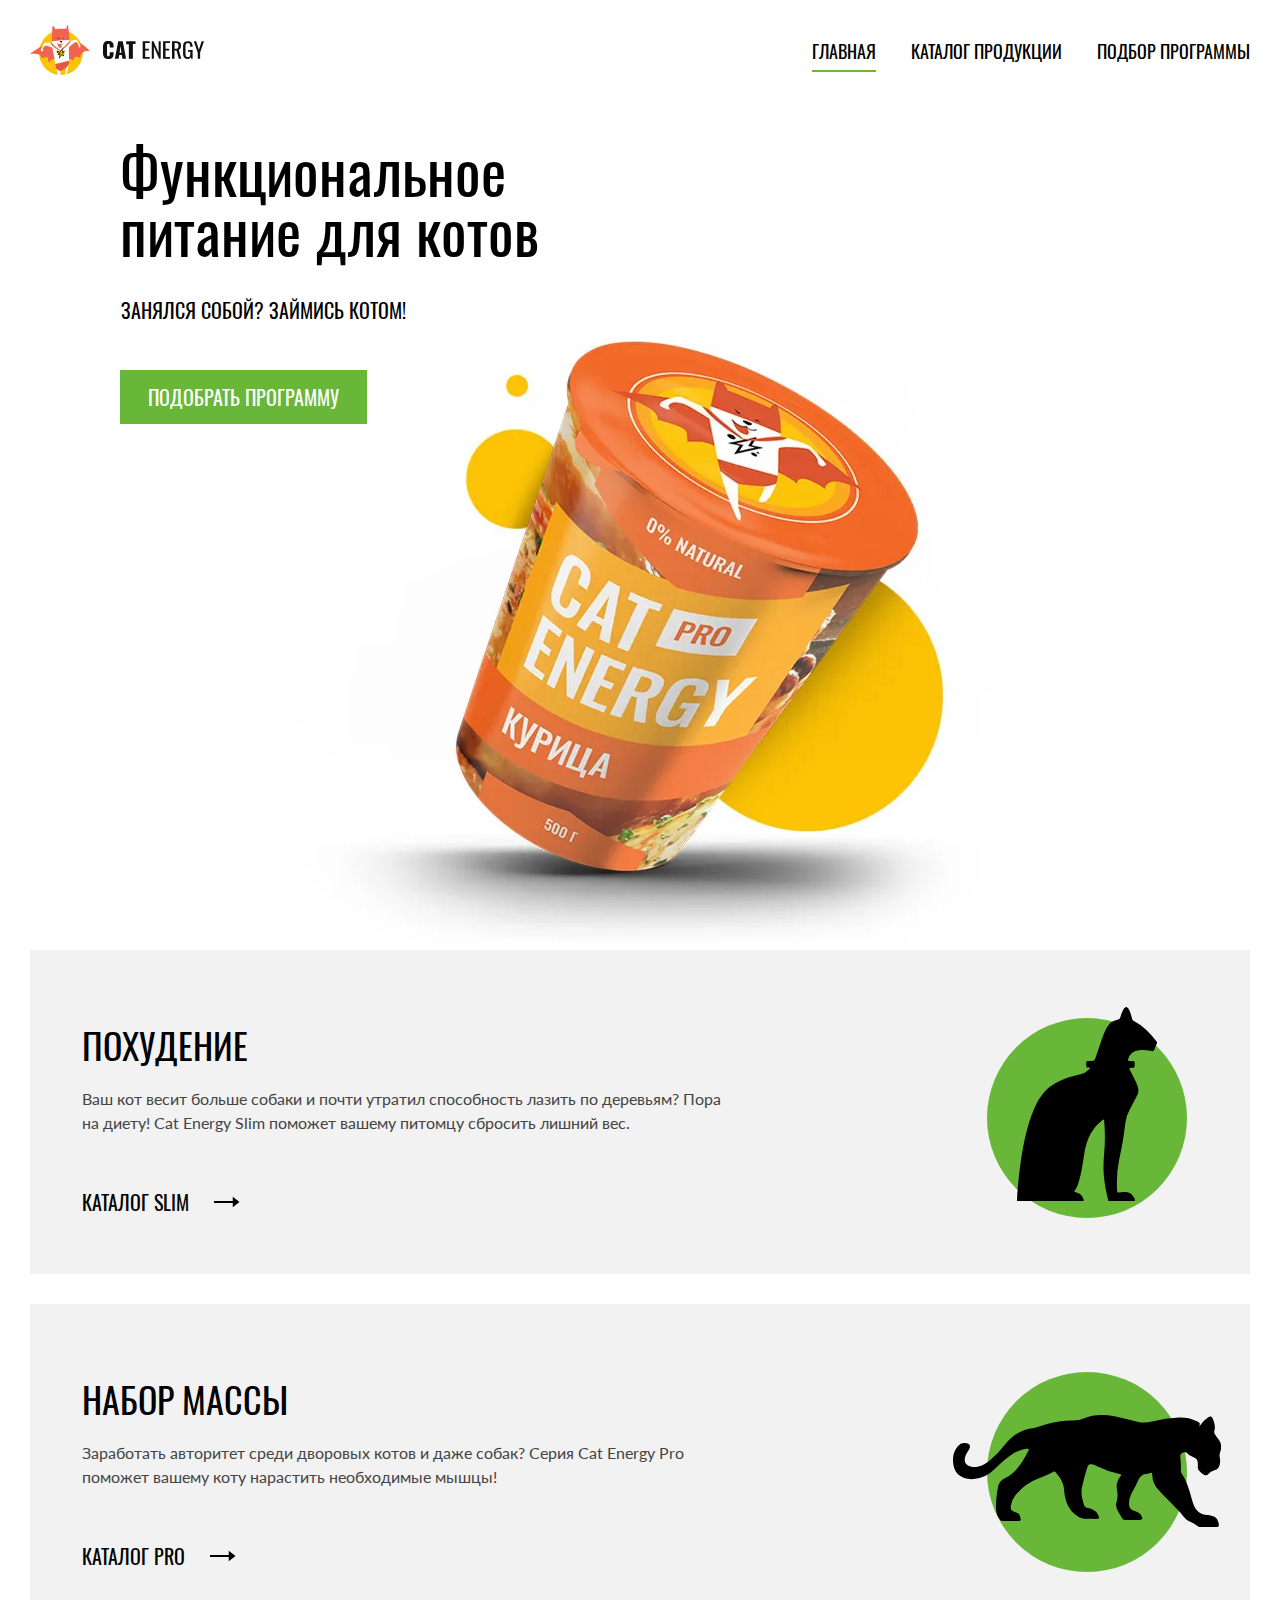
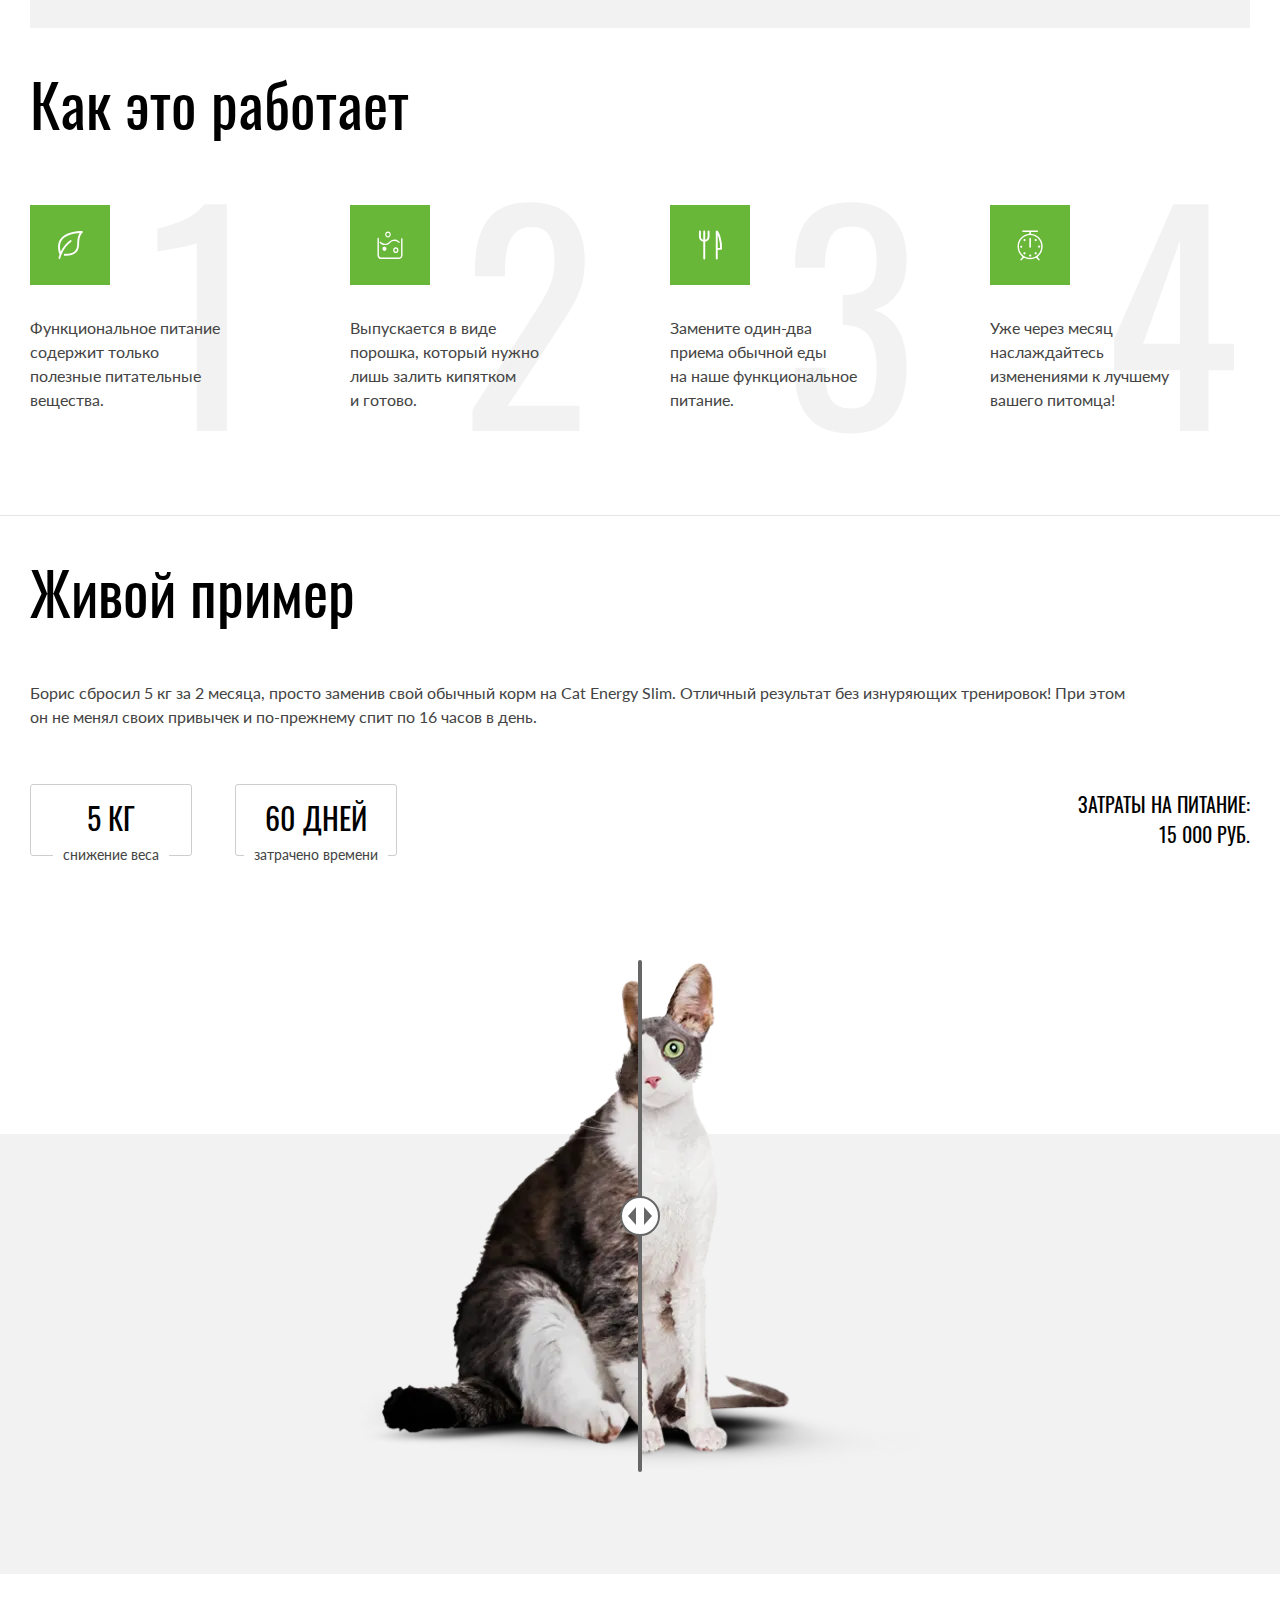
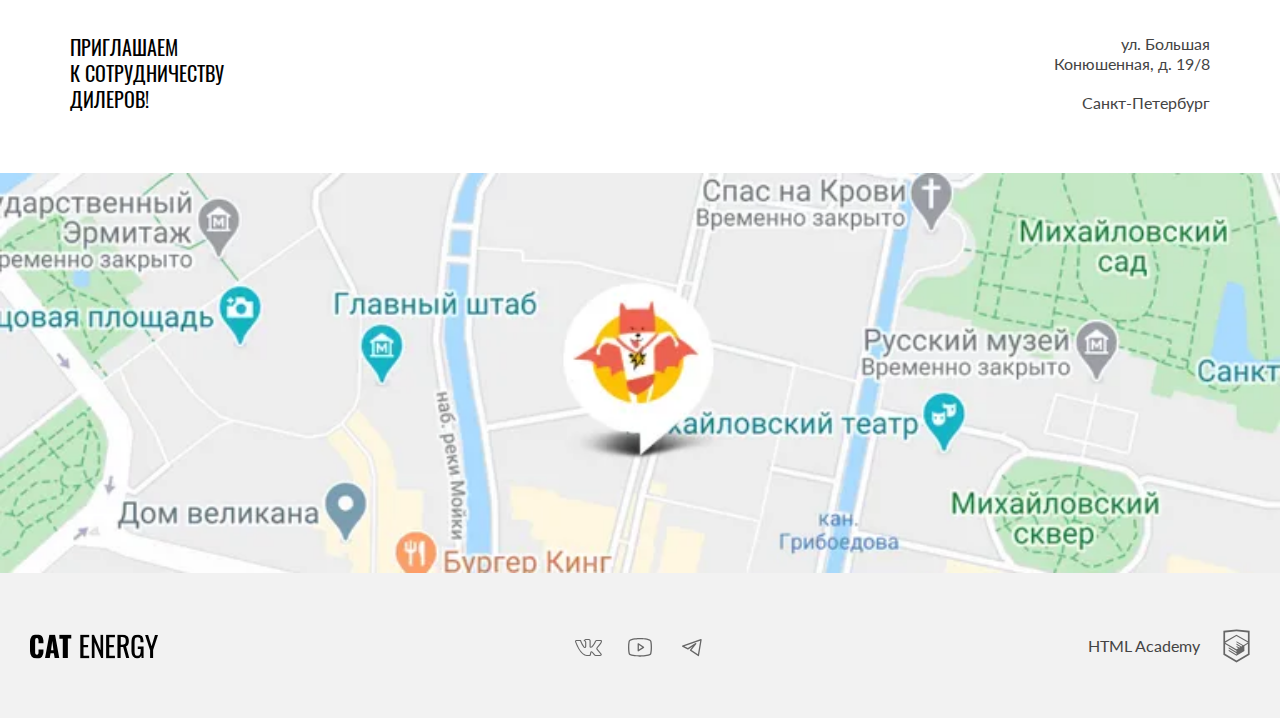
==== commit 3cdbc606: "Deploying to gh-pages from @ MariAndreevna/833111-cat-energy-2@a8ba6a6e5d575b0dd30f5b7a451b8ffae8247" ====
--- a/index.html
+++ b/index.html
@@ -1 +1 @@
-<!DOCTYPE html><html class="page" lang="ru"><head><meta charset="UTF-8"><title>HTML Academy: Кэт энерджи</title><meta name="viewport" content="width=device-width,initial-scale=1"><link rel="preload" href="styles/styles.scss" as="style" crossorigin="anonymous"><link rel="preload" href="fonts/lato/Lato-Regular.woff2" as="font" crossorigin="anonymous"><link rel="preload" href="fonts/oswald/oswaldregular.woff2" as="font" crossorigin="anonymous"><link rel="preload" href="images/index-can-desktop@2x.webp" as="image"><link rel="stylesheet" href="styles/styles.css"><link rel="icon" href="favicon.ico" sizes="32x32"><link rel="icon" href="favicons/icon.svg" type="image/svg+xml"><link rel="apple-touch-icon" href="favicons/apple.png" sizes="180x180"><link rel="manifest" href="manifest.webmanifest"></head><body class="page__body"><header class="main-header main-header--with-background"><div class="main-header__main-navigation container"><a class="main-header__logo-link" href="index.html" aria-current="page"><picture><source width="70" height="59" type="image/svg+xml" media="(min-width: 1439px)" srcset="images/logo-desktop.svg"><source width="60" height="50" type="image/svg+xml" media="(min-width: 767px)" srcset="images/logo-tablet.svg"><img class="main-header__logo" src="images/logo-mobile.svg" width="33" height="38" alt="Логотип компании"></picture><picture><source width="118" height="18" type="image/svg+xml" media="(min-width: 1440px)" srcset="images/logo-name-desktop.svg"><img class="main-header__logo-name" src="images/logo-name.svg" width="101" height="18" alt="Cat Energy"></picture></a><nav class="main-header__navigation"><button class="main-header__toggle main-header__toggle--no-js" type="button"><span class="visually-hidden">Открыть меню</span></button><ul class="main-header__nav-list main-header__nav-list--with-background main-header__nav-list--no-js"><li class="main-header__nav-item"><a class="main-header__nav-link main-header__nav-link--with-background" href="index.html" aria-current="page">Главная</a></li><li class="main-header__nav-item"><a class="main-header__nav-link" href="catalog.html">Каталог продукции</a></li><li class="main-header__nav-item"><a class="main-header__nav-link" href="#">Подбор программы</a></li></ul></nav></div><div class="main-header__food-advertising advertising container"><h1 class="advertising__title">Функциональное <span class="span-wrap">питание для котов</span></h1><p class="advertising__description">Занялся собой? Займись котом!</p><picture><source width="709" height="609" type="image/webp" media="(min-width: 767px) and (max-width: 1439px)" srcset="images/index-can-tablet@1x.webp, images/index-can-tablet@2x.webp 2x"><source width="552" height="499" type="image/webp" media="(min-width: 1439px)" srcset="images/index-can-desktop@1x.webp, images/index-can-desktop@2x.webp 2x"><source width="280" height="270" type="image/webp" srcset="images/index-can-mobile@1x.webp, images/index-can-mobile@2x.webp 2x"><source width="709" height="609" type="image/png" media="(min-width: 767px) and (max-width: 1439px)" srcset="images/index-can-tablet@1x.png, images/index-can-tablet@2x.png 2x"><source width="552" height="499" type="image/png" media="(min-width: 1439px)" srcset="images/index-can-desktop@1x.png, images/index-can-desktop@2x.png 2x"><img class="advertising__image" src="images/index-can-mobile@1x.png" srcset="images/index-can-mobile@2x.png 2x" width="280" height="270" alt="Упаковка питания Cat Energy"></picture><a class="advertising__link button" href="#">Подобрать программу</a></div></header><main class="main-container"><section class="diet-plans"><div class="diet-plans__wrap container"><h2 class="visually-hidden">Подбор программы питания</h2><ul class="diet-plans__list"><li class="diet-plans__item diet-plans__item--slim"><h3 class="diet-plans__title diet-plans__title--slim">Похудение</h3><p class="diet-plans__description">Ваш кот весит больше собаки&nbsp;и почти утратил способность лазить по&nbsp;деревьям? Пора на&nbsp;диету! Cat Energy Slim поможет вашему питомцу сбросить лишний вес.</p><a class="diet-plans__link" href="#">Каталог Slim</a></li><li class="diet-plans__item diet-plans__item--pro"><h3 class="diet-plans__title diet-plans__title--pro">Набор массы</h3><p class="diet-plans__description">Заработать авторитет среди дворовых котов и&nbsp;даже собак? Серия Cat Energy Pro поможет вашему коту нарастить необходимые мышцы!</p><a class="diet-plans__link" href="#">Каталог PRO</a></li></ul></div></section><section class="advantages"><div class="advantages__container container"><h2 class="advantages__title">Как это работает</h2><ol class="advantages__list"><li class="advantages__item advantages__item--leaf">Функциональное питание содержит только полезные питательные вещества.</li><li class="advantages__item advantages__item--can">Выпускается в&nbsp;виде порошка, который нужно лишь залить кипятком и&nbsp;готово.</li><li class="advantages__item advantages__item--eat">Замените один-два приема обычной еды на&nbsp;наше функциональное питание.</li><li class="advantages__item advantages__item--clock">Уже через месяц наслаждайтесь изменениями к лучшему<br>вашего питомца!</li></ol></div></section><section class="example"><div class="example__container container"><h2 class="example__title">Живой пример</h2><p class="example__description">Борис сбросил 5&nbsp;кг за&nbsp;2&nbsp;месяца, просто заменив свой обычный корм на&nbsp;Cat Energy Slim. Отличный результат без&nbsp;изнуряющих тренировок! При этом он&nbsp;не&nbsp;менял&nbsp;своих привычек и&nbsp;по-прежнему спит по&nbsp;16&nbsp;часов в&nbsp;день.</p><div class="example__results-container"><p class="example__results"><span class="example__inner-text">5 КГ</span> <span class="example__overlay-text example__overlay-text--weight">снижение веса</span></p><p class="example__results"><span class="example__inner-text">60 ДНЕЙ</span> <span class="example__overlay-text example__overlay-text--time">затрачено времени</span></p><p class="example__expenses">Затраты на питание: <span class="span-wrap">15 000 Руб.</span></p></div><div class="example__slider slider"><picture><source width="560" height="512" type="image/webp" media="(min-width: 767px)" srcset="images/slider-before@1x.webp, images/slider-before@2x.webp 2x"><source width="280" height="256" type="image/webp" srcset="images/slider-before-mobile@1x.webp, images/slider-before-mobile@2x.webp 2x"><source width="560" height="512" type="image/png" media="(min-width: 767px)" srcset="images/slider-before@1x.png, images/slider-before@2x.png 2x"><img class="slider__image slider__image--fat" src="images/slider-before-mobile@1x.png" srcset="images/slider-before-mobile@2x.png 2x" loading="lazy" width="280" height="256" alt="Толстый кот"></picture><picture><source width="560" height="512" type="image/webp" media="(min-width: 767px)" srcset="images/slider-after@1x.webp, images/slider-after@2x.webp 2x"><source width="280" height="256" type="image/webp" srcset="images/slider-after-mobile@1x.webp, images/slider-after-mobile@2x.webp 2x"><source width="560" height="512" type="image/png" media="(min-width: 767px)" srcset="images/slider-after@1x.png, images/slider-after@2x.png 2x"><img class="slider__image slider__image--skinny" src="images/slider-after-mobile@1x.png" srcset="images/slider-after-mobile@2x.png" loading="lazy" width="280" height="256" alt="Худой кот"></picture><label class="visually-hidden" for="slider-range">Показать картинку до или после</label> <input class="slider__range-js" type="range" name="slider-range" min="0" max="100" value="50" step="1" id="slider-range"><div class="slider__tools"></div></div></div></section></main><footer class="page-footer"><div class="page-footer__contacts contacts container"><p class="contacts__invitation">Приглашаем <span class="span-wrap">к сотрудничеству</span><span class="span-wrap">дилеров!</span></p><address class="contacts__address">ул. Большая Конюшенная, д. 19/8 <span class="span-wrap">Санкт-Петербург</span></address></div><div class="page-footer__map" id="map"></div><div class="page-footer__container container"><div class="page-footer__wrap"><a class="page-footer__logo-name" href="index.html"><span class="visually-hidden">Cat Energy</span> <svg viewBox="0 0 128 25" xmlns="http://www.w3.org/2000/svg"><g clip-path="url(#a)"><path d="M1.62 22.46a9.43 9.43 0 0 1-1.6-5.72v-8.48a9.56 9.56 0 0 1 1.5-5.82c1.1-1.33 2.8-1.94 5.31-1.94 2.5 0 4.1.61 5.1 1.74a7.43 7.43 0 0 1 1.51 5v2.04h-4.9v-2.35a5.4 5.4 0 0 0-.3-2.04 1.42 1.42 0 0 0-1.4-.82c-.71 0-1.21.2-1.41.72a6.72 6.72 0 0 0-.3 2.25v10.92a4.3 4.3 0 0 0 .4 2.15c.2.5.7.71 1.4.71s1.1-.2 1.3-.71c.23-.7.33-1.42.3-2.15v-2.45h4.91v2.05a7.92 7.92 0 0 1-1.5 5.1c-1 1.23-2.7 1.84-5.1 1.84-2.41-.1-4.22-.71-5.22-2.04Zm17.73-21.66h5.7l4.21 23.3h-4.6l-.8-4.91h-3.31l-.8 4.9h-4.7l4.3-23.28Zm4.1 15.33-1.2-9.1-1.2 9.1h2.4Zm9.32-11.44h-3.4v-3.88h11.9v3.77h-3.4v19.51h-5.1v-19.4Zm17.63-3.89h8.8v2.46h-5.7v7.66h4.6v2.35h-4.6v8.57h5.7v2.35h-8.9v-23.38h.1Zm11.4 0h2.21l6.51 15.43v-15.42h2.6v23.28h-2l-6.6-15.93v15.93h-2.71v-23.28Zm14.33 0h8.81v2.46h-5.7v7.66h4.6v2.35h-4.6v8.57h5.7v2.35h-8.81v-23.38Zm11.41 0h4.61a7.9 7.9 0 0 1 5.1 1.44c1.1.91 1.6 2.55 1.6 4.7 0 2.96-.9 4.8-2.8 5.4l3.21 11.65h-3.1l-3-10.93h-2.51v10.93h-3.2v-23.18h.1Zm4.41 10.01c1.03.1 2.06-.2 2.9-.81.6-.51.9-1.53.9-3.07a6.72 6.72 0 0 0-.3-2.24 2.58 2.58 0 0 0-1.1-1.23 4.49 4.49 0 0 0-2.2-.4h-1.4v7.65h1.2v.1Zm10.91 11.55a10.49 10.49 0 0 1-1.4-5.93v-7.76a17 17 0 0 1 .5-4.4c.34-1.06 1-2 1.9-2.65 1.12-.67 2.41-1 3.71-.92 2.1 0 3.6.51 4.5 1.64a7.93 7.93 0 0 1 1.41 5.1v.82h-3v-.71c0-.86-.07-1.71-.2-2.56a2.05 2.05 0 0 0-.8-1.32 3.05 3.05 0 0 0-1.9-.51 2.96 2.96 0 0 0-2.01.6 2.3 2.3 0 0 0-.8 1.64c-.13.92-.2 1.84-.2 2.76v8.68a9.43 9.43 0 0 0 .6 3.88c.4.82 1.2 1.12 2.4 1.12a2.38 2.38 0 0 0 2.4-1.22c.53-1.3.77-2.69.7-4.09v-1.63h-2.9v-2.35h5.81v11.54h-2l-.3-2.65a4.17 4.17 0 0 1-1.56 2.2c-.74.53-1.64.8-2.55.76a4.92 4.92 0 0 1-4.3-2.04Zm17.13-6.44-4.9-15.01h3l3.5 11.23 3.4-11.23h3.01l-4.9 15.01v8.17h-3.01v-8.17h-.1Z"/></g><defs><clipPath id="a"><path transform="translate(0 .5)" d="M0 0h128v24h-128z"/></clipPath></defs></svg></a></div><div class="page-footer__wrap"><ul class="page-footer__social social"><li class="social__item"><a class="social__link social__link--vk" href="#"><span class="visually-hidden">Вконтакте</span></a></li><li class="social__item"><a class="social__link social__link--youtube" href="#"><span class="visually-hidden">YouTube</span></a></li><li class="social__item"><a class="social__link social__link--telegram" href="#"><span class="visually-hidden">Telegram</span></a></li></ul></div><div class="page-footer__partner page-footer__wrap"><a class="page-footer__partner-link" href="https://htmlacademy.ru/intensive/adaptive"><span class="page-footer__partner-title">HTML Academy</span></a></div></div></footer><script src="scripts/index.js" defer="defer"></script><script src="https://api-maps.yandex.ru/2.1/?apikey=d6d1a9e7-48aa-4537-a2dd-128d42ff3378&lang=ru_RU" defer="defer"></script><script src="scripts/map.js" defer="defer"></script><script src="scripts/slider.js" defer="defer"></script></body></html>+<!DOCTYPE html><html class="page" lang="ru"><head><meta charset="UTF-8"><title>HTML Academy: Кэт энерджи</title><meta name="viewport" content="width=device-width,initial-scale=1"><link rel="preload" href="fonts/lato/Lato-Regular.woff2" as="font" crossorigin="anonymous"><link rel="preload" href="fonts/oswald/oswaldregular.woff2" as="font" crossorigin="anonymous"><link rel="stylesheet" href="styles/styles.css"><link rel="icon" href="favicon.ico" sizes="32x32"><link rel="icon" href="favicons/icon.svg" type="image/svg+xml"><link rel="apple-touch-icon" href="favicons/apple.png" sizes="180x180"><link rel="manifest" href="manifest.webmanifest"></head><body class="page__body"><header class="main-header main-header--with-background"><div class="main-header__main-navigation container"><a class="main-header__logo-link" href="index.html" aria-current="page"><picture><source width="70" height="59" type="image/svg+xml" media="(min-width: 1439px)" srcset="images/logo-desktop.svg"><source width="60" height="50" type="image/svg+xml" media="(min-width: 767px)" srcset="images/logo-tablet.svg"><img class="main-header__logo" src="images/logo-mobile.svg" width="33" height="38" alt="Логотип компании"></picture><picture><source width="118" height="18" type="image/svg+xml" media="(min-width: 1440px)" srcset="images/logo-name-desktop.svg"><img class="main-header__logo-name" src="images/logo-name.svg" width="101" height="18" alt="Cat Energy"></picture></a><nav class="main-header__navigation main-header__navigation--no-js"><button class="main-header__toggle main-header__toggle--no-js" type="button"><span class="visually-hidden">Открыть меню</span></button><ul class="main-header__nav-list main-header__nav-list--with-background main-header__nav-list--no-js"><li class="main-header__nav-item"><a class="main-header__nav-link main-header__nav-link--with-background" href="index.html" aria-current="page">Главная</a></li><li class="main-header__nav-item"><a class="main-header__nav-link" href="catalog.html">Каталог продукции</a></li><li class="main-header__nav-item"><a class="main-header__nav-link" href="#">Подбор программы</a></li></ul></nav></div><div class="main-header__food-advertising advertising container"><h1 class="advertising__title">Функциональное <span class="span-wrap">питание для котов</span></h1><p class="advertising__description">Занялся собой? Займись котом!</p><picture><source width="709" height="609" type="image/webp" media="(min-width: 767px) and (max-width: 1439px)" srcset="images/index-can-tablet@1x.webp, images/index-can-tablet@2x.webp 2x"><source width="552" height="499" type="image/webp" media="(min-width: 1439px)" srcset="images/index-can-desktop@1x.webp, images/index-can-desktop@2x.webp 2x"><source width="280" height="270" type="image/webp" srcset="images/index-can-mobile@1x.webp, images/index-can-mobile@2x.webp 2x"><source width="709" height="609" type="image/png" media="(min-width: 767px) and (max-width: 1439px)" srcset="images/index-can-tablet@1x.png, images/index-can-tablet@2x.png 2x"><source width="552" height="499" type="image/png" media="(min-width: 1439px)" srcset="images/index-can-desktop@1x.png, images/index-can-desktop@2x.png 2x"><img class="advertising__image" src="images/index-can-mobile@1x.png" srcset="images/index-can-mobile@2x.png 2x" width="280" height="270" alt="Упаковка питания Cat Energy"></picture><a class="advertising__link button" href="#">Подобрать программу</a></div></header><main class="main-container"><section class="diet-plans"><div class="diet-plans__wrap container"><h2 class="visually-hidden">Подбор программы питания</h2><ul class="diet-plans__list"><li class="diet-plans__item diet-plans__item--slim"><h3 class="diet-plans__title diet-plans__title--slim">Похудение</h3><p class="diet-plans__description">Ваш кот весит больше собаки&nbsp;и почти утратил способность лазить по&nbsp;деревьям? Пора на&nbsp;диету! Cat Energy Slim поможет вашему питомцу сбросить лишний вес.</p><a class="diet-plans__link" href="#">Каталог Slim</a></li><li class="diet-plans__item diet-plans__item--pro"><h3 class="diet-plans__title diet-plans__title--pro">Набор массы</h3><p class="diet-plans__description">Заработать авторитет среди дворовых котов и&nbsp;даже собак? Серия Cat Energy Pro поможет вашему коту нарастить необходимые мышцы!</p><a class="diet-plans__link" href="#">Каталог PRO</a></li></ul></div></section><section class="advantages"><div class="advantages__container container"><h2 class="advantages__title">Как это работает</h2><ol class="advantages__list"><li class="advantages__item advantages__item--leaf">Функциональное питание содержит только полезные питательные вещества.</li><li class="advantages__item advantages__item--can">Выпускается в&nbsp;виде порошка, который нужно лишь залить кипятком и&nbsp;готово.</li><li class="advantages__item advantages__item--eat">Замените один-два приема обычной еды на&nbsp;наше функциональное питание.</li><li class="advantages__item advantages__item--clock">Уже через месяц наслаждайтесь изменениями к лучшему<br>вашего питомца!</li></ol></div></section><section class="example"><div class="example__container container"><h2 class="example__title">Живой пример</h2><p class="example__description">Борис сбросил 5&nbsp;кг за&nbsp;2&nbsp;месяца, просто заменив свой обычный корм на&nbsp;Cat Energy Slim. Отличный результат без&nbsp;изнуряющих тренировок! При этом он&nbsp;не&nbsp;менял&nbsp;своих привычек и&nbsp;по-прежнему спит по&nbsp;16&nbsp;часов в&nbsp;день.</p><div class="example__results-container"><p class="example__results"><span class="example__inner-text">5 КГ</span> <span class="example__overlay-text example__overlay-text--weight">снижение веса</span></p><p class="example__results"><span class="example__inner-text">60 ДНЕЙ</span> <span class="example__overlay-text example__overlay-text--time">затрачено времени</span></p><p class="example__expenses">Затраты на питание: <span class="span-wrap">15 000 Руб.</span></p></div><div class="example__slider slider"><picture><source width="560" height="512" type="image/webp" media="(min-width: 767px)" srcset="images/slider-before@1x.webp, images/slider-before@2x.webp 2x"><source width="280" height="256" type="image/webp" srcset="images/slider-before-mobile@1x.webp, images/slider-before-mobile@2x.webp 2x"><source width="560" height="512" type="image/png" media="(min-width: 767px)" srcset="images/slider-before@1x.png, images/slider-before@2x.png 2x"><img class="slider__image slider__image--fat" src="images/slider-before-mobile@1x.png" srcset="images/slider-before-mobile@2x.png 2x" loading="lazy" width="280" height="256" alt="Толстый кот"></picture><picture><source width="560" height="512" type="image/webp" media="(min-width: 767px)" srcset="images/slider-after@1x.webp, images/slider-after@2x.webp 2x"><source width="280" height="256" type="image/webp" srcset="images/slider-after-mobile@1x.webp, images/slider-after-mobile@2x.webp 2x"><source width="560" height="512" type="image/png" media="(min-width: 767px)" srcset="images/slider-after@1x.png, images/slider-after@2x.png 2x"><img class="slider__image slider__image--skinny" src="images/slider-after-mobile@1x.png" srcset="images/slider-after-mobile@2x.png" loading="lazy" width="280" height="256" alt="Худой кот"></picture><label class="visually-hidden" for="slider-range">Показать картинку до или после</label> <input class="slider__range-js" type="range" name="slider-range" min="0" max="100" value="50" step="1" id="slider-range"><div class="slider__tools"></div></div></div></section></main><footer class="page-footer"><div class="page-footer__contacts contacts container"><p class="contacts__invitation">Приглашаем <span class="span-wrap">к сотрудничеству</span><span class="span-wrap">дилеров!</span></p><address class="contacts__address">ул. Большая Конюшенная, д. 19/8 <span class="span-wrap">Санкт-Петербург</span></address></div><div class="page-footer__map" id="map"></div><div class="page-footer__container container"><div class="page-footer__wrap"><a class="page-footer__logo-name" href="index.html"><span class="visually-hidden">Cat Energy</span> <svg viewBox="0 0 128 25" xmlns="http://www.w3.org/2000/svg"><g clip-path="url(#a)"><path d="M1.62 22.46a9.43 9.43 0 0 1-1.6-5.72v-8.48a9.56 9.56 0 0 1 1.5-5.82c1.1-1.33 2.8-1.94 5.31-1.94 2.5 0 4.1.61 5.1 1.74a7.43 7.43 0 0 1 1.51 5v2.04h-4.9v-2.35a5.4 5.4 0 0 0-.3-2.04 1.42 1.42 0 0 0-1.4-.82c-.71 0-1.21.2-1.41.72a6.72 6.72 0 0 0-.3 2.25v10.92a4.3 4.3 0 0 0 .4 2.15c.2.5.7.71 1.4.71s1.1-.2 1.3-.71c.23-.7.33-1.42.3-2.15v-2.45h4.91v2.05a7.92 7.92 0 0 1-1.5 5.1c-1 1.23-2.7 1.84-5.1 1.84-2.41-.1-4.22-.71-5.22-2.04Zm17.73-21.66h5.7l4.21 23.3h-4.6l-.8-4.91h-3.31l-.8 4.9h-4.7l4.3-23.28Zm4.1 15.33-1.2-9.1-1.2 9.1h2.4Zm9.32-11.44h-3.4v-3.88h11.9v3.77h-3.4v19.51h-5.1v-19.4Zm17.63-3.89h8.8v2.46h-5.7v7.66h4.6v2.35h-4.6v8.57h5.7v2.35h-8.9v-23.38h.1Zm11.4 0h2.21l6.51 15.43v-15.42h2.6v23.28h-2l-6.6-15.93v15.93h-2.71v-23.28Zm14.33 0h8.81v2.46h-5.7v7.66h4.6v2.35h-4.6v8.57h5.7v2.35h-8.81v-23.38Zm11.41 0h4.61a7.9 7.9 0 0 1 5.1 1.44c1.1.91 1.6 2.55 1.6 4.7 0 2.96-.9 4.8-2.8 5.4l3.21 11.65h-3.1l-3-10.93h-2.51v10.93h-3.2v-23.18h.1Zm4.41 10.01c1.03.1 2.06-.2 2.9-.81.6-.51.9-1.53.9-3.07a6.72 6.72 0 0 0-.3-2.24 2.58 2.58 0 0 0-1.1-1.23 4.49 4.49 0 0 0-2.2-.4h-1.4v7.65h1.2v.1Zm10.91 11.55a10.49 10.49 0 0 1-1.4-5.93v-7.76a17 17 0 0 1 .5-4.4c.34-1.06 1-2 1.9-2.65 1.12-.67 2.41-1 3.71-.92 2.1 0 3.6.51 4.5 1.64a7.93 7.93 0 0 1 1.41 5.1v.82h-3v-.71c0-.86-.07-1.71-.2-2.56a2.05 2.05 0 0 0-.8-1.32 3.05 3.05 0 0 0-1.9-.51 2.96 2.96 0 0 0-2.01.6 2.3 2.3 0 0 0-.8 1.64c-.13.92-.2 1.84-.2 2.76v8.68a9.43 9.43 0 0 0 .6 3.88c.4.82 1.2 1.12 2.4 1.12a2.38 2.38 0 0 0 2.4-1.22c.53-1.3.77-2.69.7-4.09v-1.63h-2.9v-2.35h5.81v11.54h-2l-.3-2.65a4.17 4.17 0 0 1-1.56 2.2c-.74.53-1.64.8-2.55.76a4.92 4.92 0 0 1-4.3-2.04Zm17.13-6.44-4.9-15.01h3l3.5 11.23 3.4-11.23h3.01l-4.9 15.01v8.17h-3.01v-8.17h-.1Z"/></g><defs><clipPath id="a"><path transform="translate(0 .5)" d="M0 0h128v24h-128z"/></clipPath></defs></svg></a></div><div class="page-footer__wrap"><ul class="page-footer__social social"><li class="social__item"><a class="social__link social__link--vk" href="#"><span class="visually-hidden">Вконтакте</span></a></li><li class="social__item"><a class="social__link social__link--youtube" href="#"><span class="visually-hidden">YouTube</span></a></li><li class="social__item"><a class="social__link social__link--telegram" href="#"><span class="visually-hidden">Telegram</span></a></li></ul></div><div class="page-footer__partner page-footer__wrap"><a class="page-footer__partner-link" href="https://htmlacademy.ru/intensive/adaptive"><span class="page-footer__partner-title">HTML Academy</span></a></div></div></footer><script src="scripts/index.js" defer="defer"></script><script src="https://api-maps.yandex.ru/2.1/?apikey=d6d1a9e7-48aa-4537-a2dd-128d42ff3378&lang=ru_RU" defer="defer"></script><script src="scripts/map.js" defer="defer"></script><script src="scripts/slider.js" defer="defer"></script></body></html>--- a/styles/styles.css
+++ b/styles/styles.css
@@ -1 +1 @@
-@font-face{font-family:Lato;font-weight:400;font-style:normal;font-display:swap;src:url(../fonts/lato/Lato-Regular.woff2)format("woff2")}@font-face{font-family:Oswald;font-weight:400;font-style:normal;font-display:swap;src:url(../fonts/oswald/oswaldregular.woff2)format("woff2")}*,:before,:after{box-sizing:border-box}.visually-hidden{white-space:nowrap;-webkit-clip-path:inset(100%);clip-path:inset(100%);clip:rect(0 0 0 0);border:0;width:1px;height:1px;margin:-1px;padding:0;position:absolute;overflow:hidden}.span-wrap{display:block}img{object-fit:contain;max-width:100%;height:auto}body{color:#000;flex-direction:column;min-height:100vh;margin:0 auto;font-family:Oswald,Arial Narrow,arial,sans-serif;font-size:16px;line-height:24px;display:flex}.button{color:#fff;text-transform:uppercase;text-align:center;cursor:pointer;background-color:#68b738;border:none;font-family:inherit;font-size:16px;line-height:20px;text-decoration:none;display:inline-block}.button:not(:disabled):hover{background-color:#5eaa2f}.button:not(:disabled):active{color:#ffffff4d}.button:disabled{opacity:.5;background-color:#cdcdcd}.button--show_all:not(:disabled):hover,.button--show_all:not(:disabled):active{background-color:#ebebeb}.button--show_all:disabled{opacity:.5;background-color:#cdcdcd}.container{padding:0 20px}@media (width>=767px){.container{padding:0 30px}}@media (width>=1439px){.container{max-width:1440px;margin:0 auto;padding:0 110px}}.main-container{flex:1}.main-header--with-background{position:relative}.main-header--with-background:before,.main-header--with-background:after{content:"";z-index:-1;width:100%;height:302px;position:absolute;top:65px}.main-header--with-background:after{opacity:.85;pointer-events:none;background-color:#68b738}.main-header--with-background:before{background-color:#4e4d4d;background-image:url(../images/index-background-mobile@2x.jpg);background-position:top;background-repeat:no-repeat;background-size:contain}@media (width>=767px){.main-header:before,.main-header:after{content:none}}@media (width>=1439px){.main-header--with-background:after{content:"";width:50%;height:100%;top:0;right:0}.main-header--with-background:before{content:"";background-image:url(../images/index-background-desktop@2x.jpg);background-position:100% 0;background-size:cover;width:50%;height:100%;top:0;right:0}}.main-header__main-navigation{align-items:flex-start;padding-top:13px;padding-bottom:15px;display:flex;position:relative}@media (width>=767px){.main-header__main-navigation{padding-top:25px;padding-bottom:65px}}@media (width>=1439px){.main-header__main-navigation{padding-top:55px;padding-bottom:74px}}.main-header__logo-link{text-decoration:none}.main-header__logo-link:hover{opacity:.8}.main-header__logo-link:active{opacity:.6}@media (width>=767px){.main-header__logo-link{align-items:center;gap:13px;display:flex}}@media (width>=1439px){.main-header__logo-link{gap:14px}}.main-header__navigation{margin-left:auto;margin-right:3px}@media (width>=1439px){.main-header__navigation{width:478px;margin-right:0}}.main-header__logo{width:33px;height:38px;display:block}@media (width>=767px){.main-header__logo{width:60px;height:50px}}@media (width>=1439px){.main-header__logo{width:70px;height:59px}}.main-header__logo-name{width:101px;height:18px;display:block}@media (width<=766px){.main-header__logo-name{position:absolute;top:50%;left:50%;transform:translate(-50%,-50%)}}@media (width>=1439px){.main-header__logo-name{width:118px;height:21px}}@media (width<=767px){.main-header__toggle{cursor:pointer;z-index:10;background-color:#0000;border:0;width:24px;height:24px;padding:0;display:block;position:absolute;transform:translate(-92%,27%)}.main-header__toggle--no-js{display:none}.main-header__toggle:before,.main-header__toggle:after{content:"";transform-origin:0;background-color:#000;background-position:50%;width:24px;height:2px;transition:box-shadow .3s,transform .3s,left .3s,color .3s;position:absolute;left:0;right:0}.main-header__toggle:before{top:2px;left:auto;box-shadow:0 8px #000}.main-header__toggle:after{bottom:3px;left:auto}.main-header__toggle--open:before{left:7px;transform:rotate(46deg);box-shadow:0 0 #000}.main-header__toggle--open:after{left:7px;transform:rotate(-47deg)}.main-header__toggle:hover{opacity:.6}.main-header__toggle:active{opacity:.3}}@media (width>=767px){.main-header__toggle{display:none}}.main-header__nav-list{z-index:5;color:#000;background-color:#fff;width:100%;margin:0;padding:0;list-style:none;display:none;position:absolute;top:97%;left:0}.main-header__nav-list--open{padding:0;display:block}.main-header__nav-list--no-js{display:block}@media (width>=767px){.main-header__nav-list{background-color:#0000;flex-wrap:wrap;gap:35px;width:auto;padding:0;display:flex;position:relative}.main-header__nav-list--with-background{color:#000}}@media (width>=1439px){.main-header__nav-list{gap:20px 33px}.main-header__nav-list--with-background{color:#fff}}.main-header__nav-item{text-transform:uppercase;text-align:center;border-top:1px solid #e6e6e6;font-size:20px;line-height:20px;position:relative}@media (width>=767px){.main-header__nav-item{border-top:none}}.main-header__nav-link{color:inherit;margin:0;padding:22px 0 24px;text-decoration:none;display:block}.main-header__nav-link:hover{opacity:.6}.main-header__nav-link:active{opacity:.3}@media (width>=767px){.main-header__nav-link{padding:14px 0 9px;font-size:18px;line-height:24px;position:relative}.main-header__nav-link[aria-current=page]:after{content:"";background-color:#68b738;width:100%;height:2px;position:absolute;bottom:0;left:0}}@media (width>=1439px){.main-header__nav-link{padding-top:16px;font-size:20px;line-height:30px}.main-header__nav-link--with-background[aria-current=page]:after{background-color:#fff}}.advertising{color:#fff;flex-direction:column;padding-top:26px;padding-bottom:20px;display:flex;position:relative}@media (width>=767px){.advertising{background-color:#0000;background-image:none;padding-top:0;padding-bottom:0}}@media (width>=1439px){.advertising{justify-content:center;align-items:flex-start}}.advertising__title{text-align:center;z-index:3;margin:0 0 25px;font-size:36px;font-weight:400;line-height:36px}@media (width>=767px){.advertising__title{color:#000;text-align:left;margin:0 0 40px 90px;font-size:60px;line-height:60px}}@media (width>=1439px){.advertising__title{z-index:2;width:38%;margin:36px 0 40px 80px}}.advertising__description{text-transform:uppercase;text-align:center;z-index:3;margin:0 0 29px;font-size:14px;line-height:14px}@media (width>=767px){.advertising__description{color:#000;text-align:left;margin:0 0 21px 91px;font-size:20px;line-height:20px}}@media (width>=1439px){.advertising__description{z-index:2;width:38%;margin:0 0 52px 80px}}.advertising__image{z-index:2;width:280px;height:270px;margin:0 auto 3px;display:block;position:relative}@media (width>=767px){.advertising__image{width:709px;height:609px;margin:0 auto}}@media (width>=1439px){.advertising__image{width:552px;height:499px;position:absolute;top:-45px;left:557px}}.advertising__link{z-index:2;padding:10px 63px}@media (width>=767px){.advertising__link{z-index:2;width:-moz-fit-content;width:fit-content;margin:-580px 0 526px 90px;padding:14px 28px;font-size:20px;line-height:26px}}@media (width>=1439px){.advertising__link{z-index:2;align-self:flex-start;max-width:244px;margin:auto 0 184px 80px;padding:14px 27px;font-size:20px;line-height:26px}}.diet-plans__wrap{padding-bottom:20px}@media (width>=767px){.diet-plans__wrap{padding-top:0;padding-bottom:45px}}@media (width>=1439px){.diet-plans__wrap{padding-top:82px;padding-bottom:71px}}.diet-plans__list{flex-direction:column;gap:20px;margin:0;padding:0;list-style:none;display:flex}@media (width>=767px){.diet-plans__list{gap:30px}}@media (width>=1439px){.diet-plans__list{flex-direction:row;gap:80px}}.diet-plans__item{background-color:#f2f2f2;flex-direction:column;align-items:flex-start;padding:24px 20px 21px;display:flex;position:relative}@media (width>=767px) and (width<=1439px){.diet-plans__item{padding:77px 63px 57px 52px}.diet-plans__item:before{content:"";background-color:#68b738;background-position:50%;background-size:contain;border-radius:50%;flex-shrink:0;width:200px;height:200px;display:inline-block;position:absolute;top:calc(50% + 6px);right:63px;transform:translateY(-50%)}.diet-plans__item:after{content:"";background-position:50%;background-repeat:no-repeat;background-size:contain;display:inline-block}.diet-plans__item--slim:after{background-image:url(../icons/stack.svg#cat-slim-tablet);width:140px;height:194px;position:absolute;top:calc(50% - 8px);right:93px;transform:translateY(-50%)}.diet-plans__item--pro:after{background-image:url(../icons/stack.svg#cat-pro-tablet);width:268px;height:112px;position:absolute;top:calc(50% + 5px);right:29px;transform:translateY(-50%)}}@media (width>=1439px){.diet-plans__item{padding:47px 52px 60px}}.diet-plans__title{text-transform:uppercase;align-items:center;gap:20px;margin:0 0 21px;font-size:24px;font-weight:400;line-height:37px;display:flex;position:relative}.diet-plans__title:before,.diet-plans__title:after{content:"";background-position:50%;background-size:contain;display:inline-block}.diet-plans__title:before{background-color:#68b738;border-radius:50%;flex-shrink:0;width:50px;height:50px}.diet-plans__title:after{background-repeat:no-repeat}.diet-plans__title--slim:after{background-image:url(../icons/stack.svg#cat-slim-mobile);width:36px;height:50px;position:absolute;bottom:3px;left:7px}.diet-plans__title--pro:after{background-image:url(../icons/stack.svg#cat-pro-mobile);width:67px;height:28px;position:absolute;left:-7px}@media (width>=767px) and (width<=1439px){.diet-plans__title{margin:0 auto 24px 0;font-size:36px;line-height:36px}.diet-plans__title:before,.diet-plans__title:after{content:none}}@media (width>=1439px){.diet-plans__title{gap:62px;margin:0 auto 39px 0;font-size:36px;line-height:36px}.diet-plans__title:before{width:100px;height:100px}.diet-plans__title--slim:after{background-image:url(../icons/stack.svg#cat-slim-desktop);width:70px;height:97px;bottom:9px;left:15px}.diet-plans__title--pro:after{background-image:url(../icons/stack.svg#cat-pro-desktop);width:134px;height:56px;top:20px;left:-20px}}.diet-plans__description{color:#444;margin:0 auto 44px;font-family:Lato,Helvetica,arial,sans-serif;font-size:14px;line-height:18px;position:relative}@media (width<=766px){.diet-plans__description:after{content:"";background-color:#d9d9d9;width:100%;height:1px;display:block;position:absolute;bottom:-24px}}@media (width>=767px){.diet-plans__description{width:58%;margin:0 auto 52px 0;font-size:16px;line-height:24px}}@media (width>=1439px){.diet-plans__description{width:467px;margin:0 auto 27px 0}}.diet-plans__link{text-transform:uppercase;color:inherit;align-items:center;gap:14px;width:-moz-fit-content;width:fit-content;margin-top:auto;line-height:16px;text-decoration:none;display:flex}.diet-plans__link:after{content:"";background-image:url(../icons/stack.svg#icon_arrow_long);background-position:-8px 50%;background-repeat:no-repeat;background-size:contain;width:35px;height:12px;display:inline-block}.diet-plans__link:hover:after{background-position:-2px 50%}.diet-plans__link:active{opacity:.3}.diet-plans__link:active:after{background-position:-2px 50%}@media (width>=767px){.diet-plans__link{gap:25px;margin-top:auto;font-size:20px;line-height:30px}}.advantages{position:relative}@media (width>=767px) and (width<=1439px){.advantages:after{content:"";background-color:#e6e6e6;width:100%;height:1px;display:block;position:absolute;left:0}}.advantages__container{padding-bottom:49px}@media (width>=767px){.advantages__container{padding-bottom:54px}}@media (width>=1439px){.advantages__container{padding-top:0;padding-bottom:69px}}.advantages__title{margin:0 0 39px;font-size:36px;font-weight:400;line-height:40px}@media (width>=767px){.advantages__title{margin-bottom:32px;font-size:60px;line-height:60px}}.advantages__list{margin:0;padding:0;font-family:Lato,Helvetica,arial,sans-serif;list-style:none}@media (width>=767px){.advantages__list{grid-gap:45px 60px;counter-reset:card-counter;grid-template-columns:repeat(auto-fill,minmax(240px,1fr));display:grid}}@media (width>=1439px){.advantages__list{grid-gap:45px 79px}}.advantages__item{color:#444;align-items:center;gap:20px;margin:0 0 20px;font-family:Lato,Helvetica,arial,sans-serif;font-size:14px;line-height:18px;display:flex}.advantages__item:before{content:"";background-color:#68b738;background-position:50%;background-repeat:no-repeat;flex-shrink:0;width:60px;height:60px}.advantages__item:last-child{margin-bottom:0}.advantages__item--leaf:before{background-image:url(../icons/stack.svg#icon_leaf);background-size:30px 32px}.advantages__item--can:before{background-image:url(../icons/stack.svg#icon_can);background-size:26px 29px}.advantages__item--eat:before{background-image:url(../icons/stack.svg#icon_eat);background-size:25px 30px}.advantages__item--clock:before{background-image:url(../icons/stack.svg#icon_clock);background-size:26px 31px}@media (width<=767px){.advantages__item br{display:none}}@media (width>=767px){.advantages__item{counter-increment:card-counter;z-index:1;flex-direction:column;align-items:flex-start;gap:31px;margin:0;padding-top:40px;padding-bottom:49px;padding-right:70px;font-size:16px;line-height:24px;display:flex;position:relative}.advantages__item:before{width:80px;height:80px}.advantages__item:after{content:counter(card-counter);color:#f2f2f2;z-index:-1;font-family:Oswald,Arial Narrow,arial,sans-serif;font-size:280px;line-height:280px;position:absolute;top:0}.advantages__item--leaf:after{left:119px}.advantages__item--can:after{left:111px}.advantages__item--eat:after{left:114px}.advantages__item--clock:after{left:113px}.advantages__item br{display:block}}@media (width>=1439px){.advantages__item{padding-top:39px;padding-bottom:58px;padding-right:0}}.example{background-color:#eaeaea}@media (width>=767px){.example{background-color:#fff;background-image:linear-gradient(#0000 619px,#f2f2f2 0%)}}@media (width>=1439px){.example{background-image:linear-gradient(#0000 135px,#f2f2f2 0%)}}.example__container{padding-top:25px;padding-bottom:40px}@media (width>=767px){.example__container{padding-top:46px;padding-bottom:102px}}@media (width>=1439px){.example__container{padding-top:0;padding-bottom:75px;position:relative}}.example__title{margin:0 0 40px;font-size:36px;font-weight:400;line-height:40px}@media (width>=767px){.example__title{margin:0 0 60px;font-size:60px;line-height:60px}}@media (width>=1439px){.example__title{width:50%;margin:0 0 76px}}.example__description{color:#444;margin:0 0 20px;font-family:Lato,Helvetica,arial,sans-serif;font-size:14px;line-height:18px}@media (width>=767px){.example__description{margin-bottom:55px;font-size:16px;line-height:24px}}@media (width>=1439px){.example__description{width:465px;margin:0;padding-top:70px;padding-bottom:69px}}.example__results-container{flex-wrap:wrap;justify-content:space-around;gap:20px 31px;margin:0 0 21px;display:flex}@media (width>=767px){.example__results-container{justify-content:flex-start;gap:43px;margin-bottom:98px}}@media (width>=1439px){.example__results-container{gap:55px 42px;width:465px;margin-bottom:0}}.example__results{margin:0}.example__inner-text{text-align:center;border:1px solid #cdcdcd;border-radius:3px;width:124px;padding:15px;font-size:24px;display:block}@media (width>=767px){.example__inner-text{width:162px;padding:14px 2px 19px;font-size:30px;line-height:37px}}.example__overlay-text{text-align:center;color:#444;background-color:#eaeaea;width:88px;margin:-8px auto 0;padding:0 12px;font-family:Lato,Helvetica,arial,sans-serif;font-size:12px;line-height:12px;display:block}@media (width>=767px){.example__overlay-text{background-color:#fff;width:-moz-fit-content;width:fit-content;padding:0 10px;font-size:14px;line-height:14px}}@media (width>=1439px){.example__overlay-text{background-color:#f2f2f2}}.example__expenses{text-transform:uppercase;text-align:center;margin:0;font-size:14px;line-height:18px}.example__expenses span{display:inline-block}@media (width>=767px) and (width<=1439px){.example__expenses{text-align:right;margin:10px 0 0 auto;font-size:20px;line-height:20px}.example__expenses span{margin-top:10px;display:block}}@media (width>=767px){.example__expenses{font-size:20px;line-height:20px}}@media (width>=1439px){.example__expenses{text-align:left;grid-template-columns:174px 90px;gap:63px;display:grid}}@media (width>=767px){.product-cards{margin-bottom:74px}}@media (width>=1439px){.product-cards{margin-bottom:71px}}.product-cards__container{padding-top:0;padding-bottom:0;position:relative}@media (width<=767px){.product-cards__container{border-top:1px solid #d9d9d9;padding-top:26px;padding-bottom:26px}.product-cards__container:after{content:"";background-color:#ebebeb;width:100%;height:1px;display:block;position:absolute;left:0}}.product-cards__title{margin:0 0 40px;font-size:36px;font-weight:400;line-height:36px}@media (width>=767px){.product-cards__title{margin:0 0 84px;font-size:60px;line-height:60px}}.product-cards__list{grid-template-columns:repeat(auto-fill,minmax(280px,1fr));gap:0 25px;display:grid}@media (width>=767px){.product-cards__list{gap:58px}}@media (width>=1439px){.product-cards__list{grid-template-columns:repeat(auto-fill,minmax(245px,1fr));gap:62px 80px}}.product-cards__item{flex-direction:column;align-items:center;display:flex}@media (width<=766px){.product-cards__item{grid-template-columns:140px 1fr;padding-top:21px;padding-bottom:24px;display:grid;position:relative}.product-cards__item:before{content:"";background-color:#ebebeb;width:calc(100% + 40px);height:1px;display:block;position:absolute;top:0;left:-20px}}@media (width>=767px){.product-cards__item{background-image:linear-gradient(#fff 81px,#f2f2f2 0);padding:0 38px 40px}}.product-cards__image{object-fit:cover;margin:3px auto 20px;display:block}@media (width>=767px){.product-cards__image{object-fit:fill}}.product-cards__image-chicken-500{width:68px;height:86px}@media (width>=767px){.product-cards__image-chicken-500{width:161px;height:172px;margin:29px auto 41px}}.product-cards__image-chicken-1000{width:84px;height:100px}@media (width>=767px){.product-cards__image-chicken-1000{width:168px;height:206px;margin:12px auto 24px}}@media (width>=1439px){.product-cards__image-chicken-1000{width:172px;height:196px;margin:17px auto 29px}}.product-cards__image-catalog-fish-500{width:68px;height:78px}@media (width>=767px){.product-cards__image-catalog-fish-500{width:163px;height:174px;margin:28px auto 39px}}.product-cards__image-catalog-fish-1000{width:84px;height:100px}@media (width>=767px){.product-cards__image-catalog-fish-1000{width:168px;height:200px;margin:17px auto 27px}}@media (width>=1439px){.product-cards__image-catalog-fish-1000{width:172px;height:196px;margin:17px auto 30px}}.product-cards__image-catalog-buckwheat-500{width:68px;height:78px}@media (width>=767px){.product-cards__image-catalog-buckwheat-500{width:161px;height:171px;margin:30px auto 41px}}.product-cards__image-catalog-buckwheat-1000{width:84px;height:100px}@media (width>=767px){.product-cards__image-catalog-buckwheat-1000{width:168px;height:200px;margin:17px auto 27px}}@media (width>=1439px){.product-cards__image-catalog-buckwheat-1000{width:172px;height:196px;margin:18px auto 28px}}.product-cards__image-catalog-rice-500{width:72px;height:84px}@media (width>=767px){.product-cards__image-catalog-rice-500{width:163px;height:174px;margin:29px auto 41px}}.product-cards__link{width:95px;margin:0 0 16px;text-decoration:none}.product-cards__link:hover{opacity:.6}.product-cards__link:active{opacity:.3}@media (width>=767px){.product-cards__link{width:250px;margin-bottom:0}}@media (width>=1439px){.product-cards__link{width:190px;margin-bottom:-9px}}@media (width<=767px){.product-cards__link-image{grid-row:span 2;margin:0 auto;display:block}}.product-cards__description{color:#222;text-transform:uppercase;margin:0;font-size:16px;font-weight:400;line-height:20px;display:block}@media (width>=767px){.product-cards__description{text-align:center;width:150px;margin:0 auto 21px;font-size:20px;line-height:24px}}@media (width>=1439px){.product-cards__description{margin-bottom:32px}}.product-cards__characteristics{grid-template-columns:auto 1fr;margin:0 0 20px;font-size:14px;display:grid}@media (width>=767px){.product-cards__characteristics{grid-template-columns:repeat(2,minmax(125px,auto));gap:6px 0;margin-bottom:33px}}@media (width>=1439px){.product-cards__characteristics{grid-template-columns:repeat(2,minmax(84px,auto));gap:5px 0;margin-top:auto;margin-bottom:30px}}.product-cards__parameter,.product-cards__value{color:#444;font-family:Lato,Helvetica,arial,sans-serif;font-size:12px;line-height:16px}@media (width>=767px){.product-cards__parameter,.product-cards__value{border-bottom:1px solid #cdcdcd;padding-bottom:4px;font-size:16px;line-height:20px}}@media (width>=1439px){.product-cards__parameter,.product-cards__value{padding-bottom:6px}.product-cards__parameter:last-child,.product-cards__value:last-child{margin-right:2px;padding-bottom:11px}}.product-cards__value{text-align:right;margin-left:0;padding-left:5px}.product-cards__parameter{padding-right:5px}.product-cards__button{grid-column:span 2;width:100%;padding:10px}@media (width>=767px){.product-cards__button{margin-top:auto}}.show-more{background-image:none;flex-direction:column;gap:0;padding-top:25px;padding-bottom:25px;display:flex}@media (width>=767px){.show-more{border:2px solid #f2f2f2;margin-top:83px;padding-top:48px;padding-bottom:38px}}.show-more__plus{width:30px;height:30px;margin-bottom:24px;position:relative}@media (width>=767px){.show-more__plus{width:60px;height:60px;margin-bottom:50px}}@media (width>=1439px){.show-more__plus{margin-bottom:38px}}.show-more__plus:before,.show-more__plus:after{content:"";background-color:#d3d3d3;position:absolute}.show-more__plus:before{width:100%;height:2px;top:50%;left:0;transform:translateY(-50%)}.show-more__plus:after{width:2px;height:100%;top:0;left:50%;transform:translate(-50%)}.show-more__title{color:#111;text-transform:uppercase;text-align:center;margin:0 0 8px;font-size:16px;font-weight:400;line-height:20px;position:relative}@media (width>=767px){.show-more__title{width:170px;margin-bottom:23px;font-size:20px;line-height:24px}}@media (width>=1439px){.show-more__title{margin-bottom:27px}}.show-more__description{text-align:center;color:#444;margin:0 0 21px;font-family:Lato,Helvetica,arial,sans-serif;font-size:12px;line-height:16px}@media (width>=767px){.show-more__description{width:170px;margin-bottom:23px;font-size:16px;line-height:18px}}.show-more__button{color:#444;background-color:#f2f2f2;width:100%;padding:10px}@media (width>=767px){.show-more__button{margin-top:auto}}.additional-products__title{margin:0 0 34px}@media (width>=767px){.additional-products__title{margin:0 0 80px}}@media (width>=1439px){.additional-products__wrapper{grid-template-columns:auto 245px;gap:81px;display:grid}}.additional-products__list{margin:0 0 38px;padding:0;list-style:none;display:grid}@media (width>=767px){.additional-products__list{margin-bottom:70px}}@media (width>=1439px){.additional-products__list{align-content:start;margin-bottom:0}}.additional-products__promo{background-image:url(../images/promo-background_mobile@2x.jpg);background-position:50%;background-repeat:no-repeat;background-size:cover;flex-direction:column;align-items:center;padding:58px 51px 44px 50px;font-family:Lato,Helvetica,arial,sans-serif;display:flex;position:relative}.additional-products__promo:before{content:"";z-index:1;background-image:url(../icons/stack.svg#icon_gift);background-repeat:no-repeat;background-size:contain;width:80px;height:82px;margin:0 0 46px;display:inline-block;position:relative}.additional-products__promo:after{content:"";opacity:.85;pointer-events:none;background-color:#68b738;position:absolute;inset:0}@media (width>=767px) and (width<=1439px){.additional-products__promo{background-image:url(../images/promo-background_tablet@2x.jpg);flex-direction:row;padding:57px 126px 60px 78px}.additional-products__promo:before{width:80px;height:82px;margin:auto 0}}@media (width>=1439px){.additional-products__promo{background-image:url(../images/promo-background_desktop@2x.jpg);background-size:cover;padding:57px 42px 43px}}.additional-products__promo-description{color:#fff;text-align:center;z-index:1;margin:0 auto;font-family:Lato,Helvetica,arial,sans-serif;line-height:20px}@media (width>=767px) and (width<=1439px){.additional-products__promo-description{text-align:left;margin:5px 0 0 auto}}.additional-cards{border-top:1px solid #cdcdcd;flex-direction:column;padding:13px 0 17px;display:flex}.additional-cards:last-child{border-bottom:1px solid #cdcdcd}@media (width>=767px){.additional-cards{border-left:1px solid #cdcdcd;border-right:1px solid #cdcdcd;flex-flow:wrap;padding:26px 38px 28px}}@media (width>=1439px){.additional-cards{border-left:0;border-right:0;grid-template-columns:290px auto 244px;align-items:center;gap:36px;padding:15px 0;display:grid}}.additional-cards__title{color:#222;text-transform:uppercase;margin:0 0 13px;font-size:16px;font-weight:400;line-height:16px}@media (width>=767px){.additional-cards__title{margin:0 0 24px;font-size:20px;line-height:20px}}@media (width>=1439px){.additional-cards__title{margin:0 0 0 2px}}.additional-cards__characteristics{grid-template-columns:repeat(2,1fr);margin:0 0 15px;display:grid}@media (width>=767px){.additional-cards__characteristics{grid-template-columns:167px 92px;margin-left:auto;padding-top:3px;padding-right:3px}}@media (width>=1439px){.additional-cards__characteristics{grid-template-columns:241px 42px;gap:3px;margin:0;padding-top:7px}}.additional-cards__parameter,.additional-cards__value{color:#444;margin:0;font-family:Lato,Helvetica,arial,sans-serif;font-size:14px;line-height:14px}@media (width>=767px){.additional-cards__parameter,.additional-cards__value{margin-left:auto;font-size:16px;line-height:20px}}@media (width>=1439px){.additional-cards__parameter,.additional-cards__value{margin-left:0;margin-right:auto}}.additional-cards__value{margin-left:auto}@media (width>=767px){.additional-cards__value{margin-left:0}}.additional-cards__button{width:100%;padding:10px}@media (width>=1439px){.additional-cards__button{margin-left:auto}}.title{width:-moz-fit-content;width:fit-content;padding-right:40px;font-size:24px;font-weight:400;position:relative}.title:after{content:"";z-index:-1;background-color:#fff;width:100%;height:100%;position:absolute;top:0;left:0}.title:before{content:"";z-index:-1;background-color:#68b738;width:100vw;height:2px;display:block;position:absolute;top:37%;box-shadow:100vw 0 #68b738}@media (width>=767px){.title{padding:0 40px;font-size:32px;line-height:32px}.title:before{right:0}}@media (width>=1439px){.title{padding:0;font-size:40px;line-height:40px}.title:after{width:calc(100% + 80px);left:-40px}.title:before{top:46%}}.newsletter__container{flex-direction:column;padding-top:40px;padding-bottom:40px;display:flex}@media (width>=767px){.newsletter__container{padding-top:80px;padding-bottom:80px}}@media (width>=1439px){.newsletter__container{padding-top:96px;padding-bottom:104px}}.newsletter__title{margin:0 0 32px}@media (width>=767px){.newsletter__title{margin-bottom:67px}}@media (width>=1439px){.newsletter__title{margin-bottom:72px}}.newsletter__description{text-align:center;margin:0 auto 24px}@media (width>=767px){.newsletter__description{width:650px;font-size:24px;line-height:32px}}@media (width>=1439px){.newsletter__description{width:-moz-fit-content;width:fit-content}}.newsletter__form{flex-direction:column;align-items:center;display:flex}@media (width>=767px){.newsletter__form{flex-direction:row;align-items:center;min-width:632px;margin:0 auto}}@media (width>=1439px){.newsletter__form{min-width:752px}}.newsletter__form-email{color:#444;text-transform:uppercase;background-color:#fff;border:1px solid #e7e7e7;width:100%;margin-bottom:16px;padding:12px;font-family:inherit;font-size:20px;line-height:30px}@media (width>=767px){.newsletter__form-email{border-right:none;margin:0;padding:12px}}.newsletter__form-email:not(:disabled):hover{border:1px solid #cdcdcd}.newsletter__form-email:disabled{outline:2px solid #ff8282}.newsletter__form-button{width:100%;padding:15px 0;font-size:20px;line-height:26px}@media (width>=767px){.newsletter__form-button{width:-moz-fit-content;width:fit-content;padding:15px 70px}}@media (width>=1439px){.page-footer{background-color:#f2f2f2;position:relative}}.page-footer__map{z-index:1;background-color:#f2f2f2;background-image:url(../images/map_mobile@2x.png);background-position:50%;background-repeat:no-repeat;background-size:cover;width:100%;height:362px}@media (width>=767px){.page-footer__map{background-image:url(../images/map_tablet@2x.png);height:400px}}@media (width>=1439px){.page-footer__map{background-image:url(../images/map_desktop@2x.png)}}.page-footer__container{background-color:#f2f2f2;grid-template-columns:1fr auto 1fr;justify-content:space-between;display:grid}@media (width<=767px){.page-footer__container{flex-direction:column;align-items:center;padding-top:19px;padding-bottom:20px;display:flex}}@media (width>=767px){.page-footer__container{gap:40px;padding-top:56px;padding-bottom:55px}}@media (width>=1439px){.page-footer__container{padding-top:67px;padding-bottom:66px}}.page-footer__wrap{flex-wrap:wrap;align-items:center;gap:10px;display:flex}@media (width<=767px){.page-footer__wrap{border-bottom:1px solid #d9d9d9;justify-content:center;width:100%;padding:20px 0}.page-footer__wrap:last-child{border-bottom:none}}.page-footer__logo-name{color:inherit;width:128px;height:24px}.page-footer__logo-name:hover svg{fill:#3e3e3e}.page-footer__logo-name:active svg{fill:#6b6b6b}@media (width<=766px){.page-footer__partner{align-items:center;position:relative}}.page-footer__partner-link{color:#444;gap:23px;margin-left:auto;font-family:Lato,Helvetica,arial,sans-serif;line-height:34px;text-decoration:none;display:flex}.page-footer__partner-link:after{content:"";background-color:#666;width:27px;height:34px;display:inline-block;-webkit-mask-image:url(../icons/stack.svg#footer-logo-htmlacademy);mask-image:url(../icons/stack.svg#footer-logo-htmlacademy);-webkit-mask-position:50%;mask-position:50%;-webkit-mask-size:contain;mask-size:contain;-webkit-mask-repeat:no-repeat;mask-repeat:no-repeat}.page-footer__partner-link:hover{color:#444}.page-footer__partner-link:hover:after{background-color:#68b738}.page-footer__partner-link:active{opacity:.3}.page-footer__partner-link:active:after{opacity:.3;background-color:#68b738}@media (width<=767px){.page-footer__partner-link{margin-left:0;margin-right:auto;display:inline-block}.page-footer__partner-link:after{position:absolute;top:50%;right:0;transform:translateY(-50%)}}.contacts{flex-direction:row;justify-content:space-between;align-items:flex-start;padding-top:26px;padding-bottom:26px;display:flex}.contacts--with-background{background-color:#f2f2f2}@media (width>=767px){.contacts{padding:60px 70px}}@media (width>=1439px){.contacts{z-index:1;background-color:#fff;padding:60px 78px 60px 80px;position:absolute;top:95px;left:110px}}.contacts__invitation{text-transform:uppercase;max-width:140px;margin:0;line-height:20px}@media (width>=767px){.contacts__invitation{max-width:230px;font-size:20px;line-height:26px}}@media (width>=1439px){.contacts__invitation{min-width:250px}}.contacts__address{color:#444;max-width:140px;font-family:Lato,Helvetica,arial,sans-serif;font-size:14px;font-style:normal;line-height:20px}@media (width>=767px){.contacts__address{text-align:right;max-width:190px;font-size:16px;line-height:20px}.contacts__address span{margin-top:19px}}@media (width>=1439px){.contacts__address{text-align:left;max-width:158px}}.social{flex-wrap:wrap;justify-content:center;gap:24px;margin:0;padding:0;list-style:none;display:flex}@media (width>=767px){.social{margin-top:2px}}.social__link{justify-content:center;align-items:center;display:flex}.social__link:before{content:"";background-color:#666;width:28px;height:22px;display:inline-block;-webkit-mask-position:50%;mask-position:50%;-webkit-mask-size:contain;mask-size:contain;-webkit-mask-repeat:no-repeat;mask-repeat:no-repeat}.social__link:hover:before{background-color:#68b738}.social__link:active:before{opacity:.3;background-color:#68b738}.social__link--vk:before{-webkit-mask-image:url(../icons/stack.svg#vkontakte);mask-image:url(../icons/stack.svg#vkontakte)}.social__link--youtube:before{-webkit-mask-image:url(../icons/stack.svg#youtube);mask-image:url(../icons/stack.svg#youtube)}.social__link--telegram:before{-webkit-mask-image:url(../icons/stack.svg#telegram);mask-image:url(../icons/stack.svg#telegram)}.slider{--value:50%;width:280px;height:256px;margin:0 auto;position:relative}@media (width>=767px){.slider{width:560px;height:512px}}@media (width>=1439px){.slider{position:absolute;top:0;right:110px}}.slider__image{object-fit:cover;max-width:none;height:100%;position:absolute;top:0}.slider__image--fat{width:var(--value);object-position:left;left:0}.slider__image--skinny{width:calc(100% - var(--value));object-position:right;right:0}.slider__tools{top:0;left:var(--value);pointer-events:none;background-color:#666;border-radius:4px;width:4px;height:100%;position:absolute;transform:translate(-50%)}.slider__tools:before{content:"";background-image:url(../icons/stack.svg#tools);background-position:50%;background-repeat:no-repeat;background-size:contain;width:40px;height:40px;transition:transform .3s;position:absolute;top:50%;left:50%;transform:translate(-50%,-50%)}.slider__tools--left-edge:before{-webkit-clip-path:inset(0 0 0 50%);clip-path:inset(0 0 0 50%)}.slider__tools--right-edge:before{-webkit-clip-path:inset(0 50% 0 0);clip-path:inset(0 50% 0 0)}.slider__range-js{opacity:0;width:100%;height:100%;margin:0;position:absolute;inset:0}.slider__range-js:hover{cursor:col-resize}.slider__range-js:hover+.slider__tools{background-color:#68b738}.slider__range-js:hover+.slider__tools:before{background-image:url(../icons/stack.svg#tools-hover)}.slider__range-js:active+.slider__tools{opacity:.6;background-color:#5eaa2f}.slider__range-js:active+.slider__tools:before{opacity:.6;background-image:url(../icons/stack.svg#tools-active)}.slider__range-js:focus-visible+.slider__tools{outline-offset:2px;border-radius:10px;outline:2px solid #4f4f4f}+@font-face{font-family:Lato;font-weight:400;font-style:normal;font-display:swap;src:url(../fonts/lato/Lato-Regular.woff2)format("woff2")}@font-face{font-family:Oswald;font-weight:400;font-style:normal;font-display:swap;src:url(../fonts/oswald/oswaldregular.woff2)format("woff2")}*,:before,:after{box-sizing:border-box}img{object-fit:contain;max-width:100%;height:auto}body{color:#000;flex-direction:column;min-height:100vh;margin:0 auto;font-family:Oswald,Arial Narrow,arial,sans-serif;font-size:16px;line-height:24px;display:flex}.button{color:#fff;text-transform:uppercase;text-align:center;cursor:pointer;background-color:#68b738;border:none;font-family:inherit;font-size:16px;line-height:20px;text-decoration:none;display:inline-block}.button:not(:disabled):hover{background-color:#5eaa2f}.button:not(:disabled):active{color:#ffffff4d}.button:disabled{opacity:.5;background-color:#cdcdcd}.button--show_all:not(:disabled):hover,.button--show_all:not(:disabled):active{background-color:#ebebeb}.button--show_all:disabled{opacity:.5;background-color:#cdcdcd}.visually-hidden{white-space:nowrap;-webkit-clip-path:inset(100%);clip-path:inset(100%);clip:rect(0 0 0 0);border:0;width:1px;height:1px;margin:-1px;padding:0;position:absolute;overflow:hidden}.span-wrap{display:block}.container{padding:0 20px}@media (width>=767px){.container{padding:0 30px}}@media (width>=1439px){.container{max-width:1440px;margin:0 auto;padding:0 110px}}.main-container{flex:1}@media (width>=1439px){.main-header--with-background{position:relative}.main-header--with-background:before,.main-header--with-background:after{content:"";z-index:-1;width:50%;height:100%;position:absolute;top:0;right:0}.main-header--with-background:after{content:"";opacity:.85;pointer-events:none;background-color:#68b738}.main-header--with-background:before{content:"";background-image:url(../images/index-background-desktop@1x.webp);background-position:100% 0;background-size:cover}}@media (width>=1439px) and (resolution>=2dppx){.main-header--with-background:before{background-image:url(../images/index-background-desktop@2x.webp)}}.main-header__main-navigation{flex-direction:column;align-items:flex-start;padding-top:13px;padding-bottom:15px;display:flex;position:relative}@media (width>=767px){.main-header__main-navigation{flex-direction:row;padding-top:25px;padding-bottom:65px}}@media (width>=1439px){.main-header__main-navigation{padding-top:55px;padding-bottom:74px}}.main-header__logo-link{text-decoration:none}.main-header__logo-link:hover{opacity:.8}.main-header__logo-link:active{opacity:.6}@media (width>=767px){.main-header__logo-link{align-items:center;gap:13px;display:flex}}@media (width>=1439px){.main-header__logo-link{gap:14px}}.main-header__navigation{margin-left:auto}@media (width<=767px){.main-header__navigation--no-js{width:100%;padding-top:14px}}@media (width>=1439px){.main-header__navigation{width:478px;margin-right:0}}.main-header__logo{width:33px;height:38px;display:block}@media (width>=767px){.main-header__logo{width:60px;height:50px}}@media (width>=1439px){.main-header__logo{width:70px;height:59px}}.main-header__logo-name{width:101px;height:18px;display:block}@media (width<=766px){.main-header__logo-name{position:absolute;top:32px;left:50%;transform:translate(-50%,-50%)}}@media (width>=1439px){.main-header__logo-name{width:118px;height:21px}}@media (width<=767px){.main-header__toggle{cursor:pointer;z-index:10;background-color:#0000;border:0;width:24px;height:24px;padding:0;display:block;position:absolute;transform:translate(-100%,-130%)}.main-header__toggle--no-js{display:none}.main-header__toggle:before,.main-header__toggle:after{content:"";transform-origin:0;background-color:#000;background-position:50%;width:24px;height:2px;transition:box-shadow .3s,transform .3s,left .3s,color .3s;position:absolute;left:0;right:0}.main-header__toggle:before{top:2px;left:auto;box-shadow:0 8px #000}.main-header__toggle:after{bottom:3px;left:auto}.main-header__toggle--open:before{left:4px;transform:rotate(46deg);box-shadow:0 0 #000}.main-header__toggle--open:after{left:4px;transform:rotate(-47deg)}.main-header__toggle:hover{opacity:.6}.main-header__toggle:active{opacity:.3}}@media (width>=767px){.main-header__toggle{display:none}}.main-header__nav-list{z-index:5;color:#000;background-color:#fff;width:100%;margin:0;padding:0;list-style:none;display:none;position:absolute;top:97%;left:0}.main-header__nav-list--open{padding:0;display:block}.main-header__nav-list--no-js{display:block;position:static}@media (width>=767px){.main-header__nav-list{background-color:#0000;flex-wrap:wrap;gap:35px;width:auto;padding:0;display:flex;position:relative}.main-header__nav-list--with-background{color:#000}}@media (width>=1439px){.main-header__nav-list{gap:20px 33px}.main-header__nav-list--with-background{color:#fff}}.main-header__nav-item{text-transform:uppercase;text-align:center;border-top:1px solid #e6e6e6;font-size:20px;line-height:20px;position:relative}@media (width>=767px){.main-header__nav-item{border-top:none}}.main-header__nav-link{color:inherit;margin:0;padding:22px 0 24px;text-decoration:none;display:block}.main-header__nav-link:hover{opacity:.6}.main-header__nav-link:active{opacity:.3}@media (width>=767px){.main-header__nav-link{padding:14px 0 9px;font-size:18px;line-height:24px;position:relative}.main-header__nav-link[aria-current=page]:after{content:"";background-color:#68b738;width:100%;height:2px;position:absolute;bottom:0;left:0}}@media (width>=1439px){.main-header__nav-link{padding-top:16px;font-size:20px;line-height:30px}.main-header__nav-link--with-background[aria-current=page]:after{background-color:#fff}}.advertising{color:#fff;flex-direction:column;padding-top:26px;padding-bottom:20px;display:flex;position:relative}@media (width<=767px){.advertising:before,.advertising:after{content:"";z-index:-1;width:100%;height:302px;position:absolute;top:-1px;left:0}.advertising:after{opacity:.85;pointer-events:none;background-color:#68b738}.advertising:before{background-color:#4e4d4d;background-image:url(../images/index-background-mobile@1x.jpg);background-position:top;background-repeat:no-repeat;background-size:contain}}@media (width<=767px) and (resolution>=2dppx){.advertising:before{background-image:url(../images/index-background-mobile@2x.jpg)}}@media (width>=767px){.advertising{background-color:#0000;background-image:none;padding-top:0;padding-bottom:0}.advertising:before,.advertising:after{content:none}}@media (width>=767px) and (width>=1439px){.advertising{justify-content:center;align-items:flex-start}}.advertising__title{text-align:center;margin:0 0 25px;font-size:36px;font-weight:400;line-height:36px}@media (width>=767px){.advertising__title{color:#000;text-align:left;margin:0 0 40px 90px;font-size:60px;line-height:60px}}@media (width>=1439px){.advertising__title{width:38%;margin:36px 0 40px 80px}}.advertising__description{text-transform:uppercase;text-align:center;margin:0 0 29px;font-size:14px;line-height:14px}@media (width>=767px){.advertising__description{color:#000;text-align:left;margin:0 0 21px 91px;font-size:20px;line-height:20px}}@media (width>=1439px){.advertising__description{width:38%;margin:0 0 52px 80px}}.advertising__image{width:280px;height:270px;margin:0 auto 3px;display:block;position:relative}@media (width>=767px){.advertising__image{width:709px;height:609px;margin:0 auto}}@media (width>=1439px){.advertising__image{width:552px;height:499px;position:absolute;top:-45px;left:557px}}.advertising__link{padding:10px 63px;text-decoration:none}@media (width>=767px){.advertising__link{z-index:2;width:-moz-fit-content;width:fit-content;margin:-580px 0 526px 90px;padding:14px 28px;font-size:20px;line-height:26px}}@media (width>=1439px){.advertising__link{align-self:flex-start;max-width:244px;margin:auto 0 184px 80px;padding:14px 27px}}.diet-plans__wrap{padding-bottom:20px}@media (width>=767px){.diet-plans__wrap{padding-top:0;padding-bottom:45px}}@media (width>=1439px){.diet-plans__wrap{padding-top:82px;padding-bottom:71px}}.diet-plans__list{flex-direction:column;gap:20px;margin:0;padding:0;list-style:none;display:flex}@media (width>=767px){.diet-plans__list{gap:30px}}@media (width>=1439px){.diet-plans__list{flex-flow:wrap;gap:80px}}.diet-plans__item{background-color:#f2f2f2;padding:24px 20px 21px;position:relative}@media (width>=767px) and (width<=1439px){.diet-plans__item{padding:77px 63px 57px 52px}.diet-plans__item:before{content:"";background-color:#68b738;background-position:50%;background-size:contain;border-radius:50%;flex-shrink:0;width:200px;height:200px;display:inline-block;position:absolute;top:calc(50% + 6px);right:63px;transform:translateY(-50%)}.diet-plans__item:after{content:"";background-position:50%;background-repeat:no-repeat;background-size:contain;display:inline-block}.diet-plans__item--slim:after{background-image:url(../icons/stack.svg#cat-slim-tablet);width:140px;height:194px;position:absolute;top:calc(50% - 8px);right:93px;transform:translateY(-50%)}.diet-plans__item--pro:after{background-image:url(../icons/stack.svg#cat-pro-tablet);width:268px;height:112px;position:absolute;top:calc(50% + 5px);right:29px;transform:translateY(-50%)}}@media (width>=1439px){.diet-plans__item{padding:47px 51px 60px 52px}}.diet-plans__title{text-transform:uppercase;align-items:center;gap:20px;margin:0 0 21px;font-size:24px;font-weight:400;line-height:37px;display:flex;position:relative}.diet-plans__title:before,.diet-plans__title:after{content:"";background-position:50%;background-size:contain;display:inline-block}.diet-plans__title:before{background-color:#68b738;border-radius:50%;flex-shrink:0;width:50px;height:50px}.diet-plans__title:after{background-repeat:no-repeat}.diet-plans__title--slim:after{background-image:url(../icons/stack.svg#cat-slim-mobile);width:36px;height:50px;position:absolute;bottom:3px;left:7px}.diet-plans__title--pro:after{background-image:url(../icons/stack.svg#cat-pro-mobile);width:67px;height:28px;position:absolute;left:-7px}@media (width>=767px) and (width<=1439px){.diet-plans__title{margin:0 auto 24px 0;font-size:36px;line-height:36px}.diet-plans__title:before,.diet-plans__title:after{content:none}}@media (width>=1439px){.diet-plans__title{gap:62px;margin:0 auto 39px 0;font-size:36px;line-height:36px}.diet-plans__title:before{width:100px;height:100px}.diet-plans__title--slim:after{background-image:url(../icons/stack.svg#cat-slim-desktop);width:70px;height:97px;bottom:9px;left:15px}.diet-plans__title--pro:after{background-image:url(../icons/stack.svg#cat-pro-desktop);width:134px;height:56px;top:20px;left:-19px}}.diet-plans__description{color:#444;margin:0 auto 44px;font-family:Lato,Helvetica,arial,sans-serif;font-size:14px;line-height:18px;position:relative}@media (width<=766px){.diet-plans__description:after{content:"";background-color:#d9d9d9;width:100%;height:1px;display:block;position:absolute;bottom:-24px}}@media (width>=767px){.diet-plans__description{width:58%;margin:0 auto 52px 0;font-size:16px;line-height:24px}}@media (width>=1439px){.diet-plans__description{width:467px;margin:0 auto 27px 0}}.diet-plans__link{text-transform:uppercase;color:inherit;align-items:center;gap:14px;width:-moz-fit-content;width:fit-content;margin-top:auto;line-height:16px;text-decoration:none;display:flex}.diet-plans__link:after{content:"";background-image:url(../icons/stack.svg#icon_arrow_long);background-position:-8px 50%;background-repeat:no-repeat;background-size:contain;width:35px;height:12px;display:inline-block}.diet-plans__link:hover:after{background-position:-2px 50%}.diet-plans__link:active{opacity:.3}.diet-plans__link:active:after{background-position:-2px 50%}@media (width>=767px){.diet-plans__link{gap:25px;margin-top:auto;font-size:20px;line-height:30px}}.advantages{position:relative}@media (width>=767px) and (width<=1439px){.advantages:after{content:"";background-color:#e6e6e6;width:100%;height:1px;display:block;position:absolute;left:0}}.advantages__container{padding-bottom:49px}@media (width>=767px){.advantages__container{padding-bottom:54px}}@media (width>=1439px){.advantages__container{padding-top:0;padding-bottom:69px}}.advantages__title{margin:0 0 39px;font-size:36px;font-weight:400;line-height:40px}@media (width>=767px){.advantages__title{margin-bottom:32px;font-size:60px;line-height:60px}}.advantages__list{margin:0;padding:0;font-family:Lato,Helvetica,arial,sans-serif;list-style:none}@media (width>=767px){.advantages__list{grid-gap:45px 60px;counter-reset:card-counter;grid-template-columns:repeat(auto-fill,minmax(240px,1fr));display:grid}}@media (width>=1439px){.advantages__list{grid-gap:45px 79px}}.advantages__item{color:#444;gap:20px;margin:0 0 20px;font-family:Lato,Helvetica,arial,sans-serif;font-size:14px;line-height:18px;display:flex}.advantages__item:before{content:"";background-color:#68b738;background-position:50%;background-repeat:no-repeat;flex-shrink:0;width:60px;height:60px}.advantages__item:last-child{margin-bottom:0}.advantages__item--leaf:before{background-image:url(../icons/stack.svg#icon_leaf);background-size:30px 32px}.advantages__item--can:before{background-image:url(../icons/stack.svg#icon_can);background-size:26px 29px}.advantages__item--eat:before{background-image:url(../icons/stack.svg#icon_eat);background-size:25px 30px}.advantages__item--clock:before{background-image:url(../icons/stack.svg#icon_clock);background-size:26px 31px}@media (width<=767px){.advantages__item br{display:none}}@media (width>=767px){.advantages__item{counter-increment:card-counter;z-index:1;flex-direction:column;align-items:flex-start;gap:31px;margin:0;padding-top:40px;padding-bottom:49px;padding-right:70px;font-size:16px;line-height:24px;display:flex;position:relative}.advantages__item:before{width:80px;height:80px}.advantages__item:after{content:counter(card-counter);color:#f2f2f2;z-index:-1;font-family:Oswald,Arial Narrow,arial,sans-serif;font-size:280px;line-height:280px;position:absolute;top:0}.advantages__item--leaf:after{left:119px}.advantages__item--can:after{left:111px}.advantages__item--eat:after{left:114px}.advantages__item--clock:after{left:113px}.advantages__item br{display:block}}@media (width>=1439px){.advantages__item{padding-top:39px;padding-bottom:58px;padding-right:0}}.example{background-color:#eaeaea}@media (width>=767px){.example{background-color:#fff;background-image:linear-gradient(#0000 619px,#f2f2f2 0%)}}@media (width>=1439px){.example{background-image:linear-gradient(#0000 135px,#f2f2f2 0%)}}.example__container{padding-top:25px;padding-bottom:40px}@media (width>=767px){.example__container{padding-top:46px;padding-bottom:102px}}@media (width>=1439px){.example__container{padding-top:0;padding-bottom:75px;position:relative}}.example__title{margin:0 0 40px;font-size:36px;font-weight:400;line-height:40px}@media (width>=767px){.example__title{margin:0 0 60px;font-size:60px;line-height:60px}}@media (width>=1439px){.example__title{width:50%;margin:0 0 76px}}.example__description{color:#444;margin:0 0 20px;font-family:Lato,Helvetica,arial,sans-serif;font-size:14px;line-height:18px}@media (width>=767px){.example__description{margin-bottom:55px;font-size:16px;line-height:24px}}@media (width>=1439px){.example__description{width:465px;margin:0;padding-top:70px;padding-bottom:69px}}.example__results-container{flex-wrap:wrap;justify-content:space-around;gap:20px 31px;margin:0 0 21px;display:flex}@media (width>=767px){.example__results-container{justify-content:flex-start;gap:43px;margin-bottom:98px}}@media (width>=1439px){.example__results-container{gap:55px 42px;width:465px;margin-bottom:0}}.example__results{margin:0}.example__inner-text{text-align:center;border:1px solid #cdcdcd;border-radius:3px;width:124px;padding:15px;font-size:24px;display:block}@media (width>=767px){.example__inner-text{width:162px;padding:14px 2px 19px;font-size:30px;line-height:37px}}.example__overlay-text{text-align:center;color:#444;background-color:#eaeaea;width:88px;margin:-8px auto 0;padding:0 12px;font-family:Lato,Helvetica,arial,sans-serif;font-size:12px;line-height:12px;display:block}@media (width>=767px){.example__overlay-text{background-color:#fff;width:-moz-fit-content;width:fit-content;padding:0 10px;font-size:14px;line-height:14px}}@media (width>=1439px){.example__overlay-text{background-color:#f2f2f2}}.example__expenses{text-transform:uppercase;text-align:center;margin:0;font-size:14px;line-height:18px}.example__expenses span{display:inline-block}@media (width>=767px) and (width<=1439px){.example__expenses{text-align:right;margin:10px 0 0 auto;font-size:20px;line-height:20px}.example__expenses span{margin-top:10px;display:block}}@media (width>=767px){.example__expenses{font-size:20px;line-height:20px}}@media (width>=1439px){.example__expenses{text-align:left;grid-template-columns:174px 90px;gap:63px;display:grid}}@media (width>=767px){.product-cards{margin-bottom:74px}}@media (width>=1439px){.product-cards{margin-bottom:71px}}.product-cards__container{padding-top:0;padding-bottom:0;position:relative}@media (width<=767px){.product-cards__container{border-top:1px solid #d9d9d9;padding-top:26px;padding-bottom:26px}.product-cards__container:after{content:"";background-color:#ebebeb;width:100%;height:1px;display:block;position:absolute;left:0}}.product-cards__title{margin:0 0 40px;font-size:36px;font-weight:400;line-height:36px}@media (width>=767px){.product-cards__title{margin:0 0 84px;font-size:60px;line-height:60px}}.product-cards__list{grid-template-columns:repeat(auto-fill,minmax(280px,1fr));gap:0 25px;display:grid}@media (width>=767px){.product-cards__list{gap:58px}}@media (width>=1439px){.product-cards__list{grid-template-columns:repeat(auto-fill,minmax(245px,1fr));gap:62px 80px}}.product-cards__item{flex-direction:column;align-items:center;display:flex}@media (width<=766px){.product-cards__item{grid-template-columns:140px 1fr;padding-top:21px;padding-bottom:24px;display:grid;position:relative}.product-cards__item:before{content:"";background-color:#ebebeb;width:calc(100% + 40px);height:1px;display:block;position:absolute;top:0;left:-20px}}@media (width>=767px){.product-cards__item{background-image:linear-gradient(#fff 81px,#f2f2f2 0);padding:0 38px 40px}}.product-cards__image{object-fit:cover;margin:3px auto 20px;display:block}@media (width>=767px){.product-cards__image{object-fit:fill}}.product-cards__image-chicken-500{width:68px;height:86px}@media (width>=767px){.product-cards__image-chicken-500{width:161px;height:172px;margin:29px auto 41px}}.product-cards__image-chicken-1000{width:84px;height:100px}@media (width>=767px){.product-cards__image-chicken-1000{width:168px;height:206px;margin:12px auto 24px}}@media (width>=1439px){.product-cards__image-chicken-1000{width:172px;height:196px;margin:17px auto 29px}}.product-cards__image-catalog-fish-500{width:68px;height:78px}@media (width>=767px){.product-cards__image-catalog-fish-500{width:163px;height:174px;margin:30px auto 38px}}@media (width>=1439px){.product-cards__image-catalog-fish-500{margin:28px auto 39px}}.product-cards__image-catalog-fish-1000{width:84px;height:100px}@media (width>=767px){.product-cards__image-catalog-fish-1000{width:168px;height:200px;margin:17px auto 27px}}@media (width>=1439px){.product-cards__image-catalog-fish-1000{width:172px;height:196px;margin:17px auto 30px}}.product-cards__image-catalog-buckwheat-500{width:68px;height:78px}@media (width>=767px){.product-cards__image-catalog-buckwheat-500{width:161px;height:171px;margin:31px auto 40px}}@media (width>=1439px){.product-cards__image-catalog-buckwheat-500{margin:30px auto 41px}}.product-cards__image-catalog-buckwheat-1000{width:84px;height:100px}@media (width>=767px){.product-cards__image-catalog-buckwheat-1000{width:168px;height:200px;margin:17px auto 27px}}@media (width>=1439px){.product-cards__image-catalog-buckwheat-1000{width:172px;height:196px;margin:18px auto 28px}}.product-cards__image-catalog-rice-500{width:72px;height:84px}@media (width>=767px){.product-cards__image-catalog-rice-500{width:163px;height:174px;margin:30px auto 40px}}@media (width>=1439px){.product-cards__image-catalog-rice-500{margin:29px auto 41px}}.product-cards__link{width:95px;margin:0 0 16px;text-decoration:none}.product-cards__link:hover{opacity:.6}.product-cards__link:active{opacity:.3}@media (width>=767px){.product-cards__link{width:250px;margin-bottom:0}}@media (width>=1439px){.product-cards__link{width:190px;margin-bottom:-9px}}@media (width<=767px){.product-cards__link-image{grid-row:span 2;margin:0 auto;display:block}}.product-cards__description{color:#222;text-transform:uppercase;margin:0;font-size:16px;font-weight:400;line-height:20px;display:block}@media (width>=767px){.product-cards__description{text-align:center;width:150px;margin:0 auto 21px;font-size:20px;line-height:24px}}@media (width>=1439px){.product-cards__description{margin-bottom:32px}}.product-cards__characteristics{grid-template-columns:auto 1fr;margin:0 0 20px;font-size:14px;display:grid}@media (width>=767px){.product-cards__characteristics{grid-template-columns:repeat(2,minmax(125px,auto));gap:6px 0;margin:auto 0 33px}}@media (width>=1439px){.product-cards__characteristics{grid-template-columns:repeat(2,minmax(84px,auto));gap:5px 0;margin:auto 0 30px}}.product-cards__parameter,.product-cards__value{color:#444;font-family:Lato,Helvetica,arial,sans-serif;font-size:12px;line-height:16px}@media (width>=767px){.product-cards__parameter,.product-cards__value{border-bottom:1px solid #cdcdcd;padding-bottom:4px;font-size:16px;line-height:20px}}@media (width>=1439px){.product-cards__parameter,.product-cards__value{padding-bottom:6px}.product-cards__parameter:last-child,.product-cards__value:last-child{margin-right:2px;padding-bottom:11px}}.product-cards__value{text-align:right;margin-left:0;padding-left:5px}.product-cards__parameter{padding-right:5px}.product-cards__button{grid-column:span 2;width:100%;padding:10px}@media (width>=767px){.product-cards__button{margin-top:auto}}.show-more{background-image:none;gap:0;padding-top:25px;padding-bottom:25px;display:flex}@media (width>=767px){.show-more{border:2px solid #f2f2f2;margin-top:83px;padding-top:48px;padding-bottom:38px}}.show-more__plus{width:30px;height:30px;margin-bottom:24px;position:relative}@media (width>=767px){.show-more__plus{width:60px;height:60px;margin-bottom:50px}}@media (width>=1439px){.show-more__plus{margin-bottom:38px}}.show-more__plus:before,.show-more__plus:after{content:"";background-color:#d3d3d3;position:absolute}.show-more__plus:before{width:100%;height:2px;top:50%;left:0;transform:translateY(-50%)}.show-more__plus:after{width:2px;height:100%;top:0;left:50%;transform:translate(-50%)}.show-more__title{color:#111;text-transform:uppercase;text-align:center;margin:0 0 8px;font-size:16px;font-weight:400;line-height:20px;position:relative}@media (width>=767px){.show-more__title{width:170px;margin-bottom:23px;font-size:20px;line-height:24px}}@media (width>=1439px){.show-more__title{margin-bottom:27px}}.show-more__description{text-align:center;color:#444;margin:0 0 21px;font-family:Lato,Helvetica,arial,sans-serif;font-size:12px;line-height:16px}@media (width>=767px){.show-more__description{width:170px;margin-bottom:23px;font-size:16px;line-height:18px}}.show-more__button{color:#444;background-color:#f2f2f2;width:100%;padding:10px}@media (width>=767px){.show-more__button{margin-top:auto}}.additional-products__title{margin:0 0 34px}@media (width>=767px){.additional-products__title{margin:0 0 80px}}@media (width>=1439px){.additional-products__wrapper{grid-template-columns:auto 245px;gap:81px;display:grid}}.additional-products__list{margin:0 0 38px;padding:0;list-style:none;display:grid}@media (width>=767px){.additional-products__list{margin-bottom:70px}}@media (width>=1439px){.additional-products__list{align-content:start;margin-bottom:0}}.additional-products__promo{background-image:url(../images/promo-background_mobile@1x.webp);background-position:50%;background-repeat:no-repeat;background-size:cover;flex-direction:column;align-items:center;padding:58px 51px 44px 50px;font-family:Lato,Helvetica,arial,sans-serif;display:flex;position:relative}.additional-products__promo:before{content:"";z-index:1;background-image:url(../icons/stack.svg#icon_gift);background-repeat:no-repeat;background-size:contain;width:80px;height:82px;margin:0 0 46px;display:inline-block;position:relative}.additional-products__promo:after{content:"";opacity:.85;pointer-events:none;background-color:#68b738;position:absolute;inset:0}@media (resolution>=2dppx){.additional-products__promo{background-image:url(../images/promo-background_mobile@2x.webp)}}@media (width>=767px) and (width<=1439px){.additional-products__promo{background-image:url(../images/promo-background_tablet@1x.webp);flex-direction:row;padding:57px 126px 60px 78px}.additional-products__promo:before{width:80px;height:82px;margin:auto 0}}@media (width>=767px) and (width<=1439px) and (resolution>=2dppx){.additional-products__promo{background-image:url(../images/promo-background_tablet@2x.webp)}}@media (width>=1439px){.additional-products__promo{background-image:url(../images/promo-background_desktop@1x.webp);background-size:cover;padding:57px 42px 43px}}@media (width>=1439px) and (resolution>=2dppx){.additional-products__promo{background-image:url(../images/promo-background_desktop@2x.webp)}}.additional-products__promo-description{color:#fff;text-align:center;z-index:1;margin:0 auto;font-family:Lato,Helvetica,arial,sans-serif;line-height:20px}@media (width>=767px) and (width<=1439px){.additional-products__promo-description{text-align:left;margin:5px 0 0 auto}}.additional-cards{border-top:1px solid #cdcdcd;flex-direction:column;padding:13px 0 17px;display:flex}.additional-cards:last-child{border-bottom:1px solid #cdcdcd}@media (width>=767px){.additional-cards{border-left:1px solid #cdcdcd;border-right:1px solid #cdcdcd;flex-flow:wrap;padding:26px 38px 28px}}@media (width>=1439px){.additional-cards{border-left:0;border-right:0;grid-template-columns:290px auto 244px;align-items:center;gap:36px;padding:15px 0;display:grid}}.additional-cards__title{color:#222;text-transform:uppercase;margin:0 0 13px;font-size:16px;font-weight:400;line-height:16px}@media (width>=767px){.additional-cards__title{margin:0 0 24px;padding-right:30px;font-size:20px;line-height:20px}}@media (width>=1439px){.additional-cards__title{margin:0 0 0 2px}}.additional-cards__characteristics{grid-template-columns:repeat(2,1fr);margin:0 0 15px;display:grid}@media (width>=767px){.additional-cards__characteristics{grid-template-columns:167px 92px;margin-left:auto;padding-top:3px;padding-right:3px}}@media (width>=1439px){.additional-cards__characteristics{grid-template-columns:241px 42px;gap:3px;margin:0;padding-top:7px}}.additional-cards__parameter,.additional-cards__value{color:#444;margin:0;font-family:Lato,Helvetica,arial,sans-serif;font-size:14px;line-height:14px}@media (width>=767px){.additional-cards__parameter,.additional-cards__value{margin-left:auto;font-size:16px;line-height:20px}}@media (width>=1439px){.additional-cards__parameter,.additional-cards__value{margin-left:0;margin-right:auto}}.additional-cards__value{margin-left:auto}.additional-cards__button{width:100%;padding:10px}@media (width>=1439px){.additional-cards__button{margin-left:auto}}.title{width:-moz-fit-content;width:fit-content;padding-right:40px;font-size:24px;font-weight:400;position:relative}.title:after{content:"";z-index:-1;background-color:#fff;width:100%;height:100%;position:absolute;top:0;left:0}.title:before{content:"";z-index:-1;background-color:#68b738;width:100vw;height:2px;display:block;position:absolute;top:37%;box-shadow:100vw 0 #68b738}@media (width>=767px){.title{padding:0 40px;font-size:32px;line-height:32px}.title:before{right:0}}@media (width>=1439px){.title{padding:0;font-size:40px;line-height:40px}.title:after{width:calc(100% + 80px);left:-40px}.title:before{top:46%}}.newsletter__container{flex-direction:column;padding-top:40px;padding-bottom:40px;display:flex}@media (width>=767px){.newsletter__container{padding-top:80px;padding-bottom:80px}}@media (width>=1439px){.newsletter__container{padding-top:96px;padding-bottom:104px}}.newsletter__title{margin:0 0 32px}@media (width>=767px){.newsletter__title{margin-bottom:67px}}@media (width>=1439px){.newsletter__title{margin-bottom:72px}}.newsletter__description{text-align:center;margin:0 auto 24px}@media (width>=767px){.newsletter__description{width:650px;font-size:24px;line-height:32px}}@media (width>=1439px){.newsletter__description{width:-moz-fit-content;width:fit-content}}.newsletter__form{flex-direction:column;align-items:center;display:flex}@media (width>=767px){.newsletter__form{flex-direction:row;align-items:center;min-width:632px;margin:0 auto}}@media (width>=1439px){.newsletter__form{min-width:752px}}.newsletter__form-email{color:#444;text-transform:uppercase;background-color:#fff;border:1px solid #e7e7e7;width:100%;margin-bottom:16px;padding:12px;font-family:inherit;font-size:20px;line-height:30px}@media (width>=767px){.newsletter__form-email{border-right:none;margin:0;padding:12px}}.newsletter__form-email:not(:disabled):hover{border:1px solid #cdcdcd}.newsletter__form-email:disabled{outline:2px solid #ff8282}.newsletter__form-button{width:100%;padding:15px 0;font-size:20px;line-height:26px}@media (width>=767px){.newsletter__form-button{width:-moz-fit-content;width:fit-content;padding:15px 70px}}@media (width>=1439px){.page-footer{background-color:#f2f2f2;position:relative}}.page-footer__map{z-index:1;background-color:#f2f2f2;background-image:url(../images/map_mobile@1x.webp);background-position:50%;background-repeat:no-repeat;background-size:cover;width:100%;height:362px}@media (resolution>=2dppx){.page-footer__map{background-image:url(../images/map_mobile@2x.webp)}}@media (width>=767px){.page-footer__map{background-image:url(../images/map_tablet@1x.webp);height:400px}}@media (width>=767px) and (resolution>=2dppx){.page-footer__map{background-image:url(../images/map_tablet@2x.webp)}}@media (width>=1439px){.page-footer__map{background-image:url(../images/map_desktop@1x.webp)}}@media (width>=1439px) and (resolution>=2dppx){.page-footer__map{background-image:url(../images/map_desktop@2x.webp)}}.page-footer__container{background-color:#f2f2f2;grid-template-columns:1fr auto 1fr;justify-content:space-between;display:grid}@media (width<=767px){.page-footer__container{flex-direction:column;align-items:center;padding-top:19px;padding-bottom:20px;display:flex}}@media (width>=767px){.page-footer__container{gap:40px;padding-top:56px;padding-bottom:55px}}@media (width>=1439px){.page-footer__container{padding-top:67px;padding-bottom:66px}}.page-footer__wrap{flex-wrap:wrap;align-items:center;gap:10px;display:flex}@media (width<=767px){.page-footer__wrap{border-bottom:1px solid #d9d9d9;justify-content:center;width:100%;padding:20px 0}.page-footer__wrap:last-child{border-bottom:none}}.page-footer__logo-name{color:inherit;width:128px;height:24px}.page-footer__logo-name:hover svg{fill:#3e3e3e}.page-footer__logo-name:active svg{fill:#6b6b6b}@media (width<=766px){.page-footer__partner{align-items:center;position:relative}}.page-footer__partner-link{color:#444;gap:23px;margin-left:auto;font-family:Lato,Helvetica,arial,sans-serif;line-height:34px;text-decoration:none;display:flex}.page-footer__partner-link:after{content:"";background-color:#666;width:27px;height:34px;display:inline-block;-webkit-mask-image:url(../icons/stack.svg#footer-logo-htmlacademy);mask-image:url(../icons/stack.svg#footer-logo-htmlacademy);-webkit-mask-position:50%;mask-position:50%;-webkit-mask-size:contain;mask-size:contain;-webkit-mask-repeat:no-repeat;mask-repeat:no-repeat}.page-footer__partner-link:hover{color:#444}.page-footer__partner-link:hover:after{background-color:#68b738}.page-footer__partner-link:active{opacity:.3}.page-footer__partner-link:active:after{opacity:.3;background-color:#68b738}@media (width<=767px){.page-footer__partner-link{margin-left:0;margin-right:auto;display:inline-block}.page-footer__partner-link:after{position:absolute;top:50%;right:0;transform:translateY(-50%)}}.contacts{flex-direction:row;justify-content:space-between;align-items:flex-start;padding-top:26px;padding-bottom:26px;display:flex}.contacts--with-background{background-color:#f2f2f2}@media (width>=767px){.contacts{padding:60px 70px}}@media (width>=1439px){.contacts{z-index:1;background-color:#fff;padding:60px 78px 60px 80px;position:absolute;top:95px;left:110px}}.contacts__invitation{text-transform:uppercase;max-width:140px;margin:0;line-height:20px}@media (width>=767px){.contacts__invitation{max-width:230px;font-size:20px;line-height:26px}}@media (width>=1439px){.contacts__invitation{min-width:250px}}.contacts__address{color:#444;max-width:140px;font-family:Lato,Helvetica,arial,sans-serif;font-size:14px;font-style:normal;line-height:20px}@media (width>=767px){.contacts__address{text-align:right;max-width:190px;font-size:16px;line-height:20px}.contacts__address span{margin-top:19px}}@media (width>=1439px){.contacts__address{text-align:left;max-width:158px}}.social{flex-wrap:wrap;justify-content:center;gap:24px;margin:0;padding:0;list-style:none;display:flex}@media (width>=767px){.social{margin-top:2px}}.social__link{justify-content:center;align-items:center;text-decoration:none;display:flex}.social__link:before{content:"";background-color:#666;width:28px;height:22px;display:inline-block;-webkit-mask-position:50%;mask-position:50%;-webkit-mask-size:contain;mask-size:contain;-webkit-mask-repeat:no-repeat;mask-repeat:no-repeat}.social__link:hover:before{background-color:#68b738}.social__link:active:before{opacity:.3;background-color:#68b738}.social__link--vk:before{-webkit-mask-image:url(../icons/stack.svg#vkontakte);mask-image:url(../icons/stack.svg#vkontakte)}.social__link--youtube:before{-webkit-mask-image:url(../icons/stack.svg#youtube);mask-image:url(../icons/stack.svg#youtube)}.social__link--telegram:before{-webkit-mask-image:url(../icons/stack.svg#telegram);mask-image:url(../icons/stack.svg#telegram)}.slider{--value:50%;width:280px;height:256px;margin:0 auto;position:relative}@media (width>=767px){.slider{width:560px;height:512px}}@media (width>=1439px){.slider{position:absolute;top:0;right:110px}}.slider__image{object-fit:cover;max-width:none;height:100%;position:absolute;top:0}.slider__image--fat{width:var(--value);object-position:left;left:0}.slider__image--skinny{width:calc(100% - var(--value));object-position:right;right:0}.slider__tools{top:0;left:var(--value);pointer-events:none;background-color:#666;border-radius:4px;width:4px;height:100%;position:absolute;transform:translate(-50%)}.slider__tools:before{content:"";background-image:url(../icons/stack.svg#tools);background-position:50%;background-repeat:no-repeat;background-size:contain;width:40px;height:40px;transition:transform .3s;position:absolute;top:50%;left:50%;transform:translate(-50%,-50%)}.slider__tools--left-edge:before{-webkit-clip-path:inset(0 0 0 50%);clip-path:inset(0 0 0 50%)}.slider__tools--right-edge:before{-webkit-clip-path:inset(0 50% 0 0);clip-path:inset(0 50% 0 0)}.slider__range-js{opacity:0;width:100%;height:100%;margin:0;position:absolute;inset:0}.slider__range-js:hover{cursor:col-resize}.slider__range-js:hover+.slider__tools{background-color:#68b738}.slider__range-js:hover+.slider__tools:before{background-image:url(../icons/stack.svg#tools-hover)}.slider__range-js:active+.slider__tools{opacity:.6;background-color:#5eaa2f}.slider__range-js:active+.slider__tools:before{opacity:.6;background-image:url(../icons/stack.svg#tools-active)}.slider__range-js:focus-visible+.slider__tools{outline-offset:2px;border-radius:10px;outline:2px solid #4f4f4f}